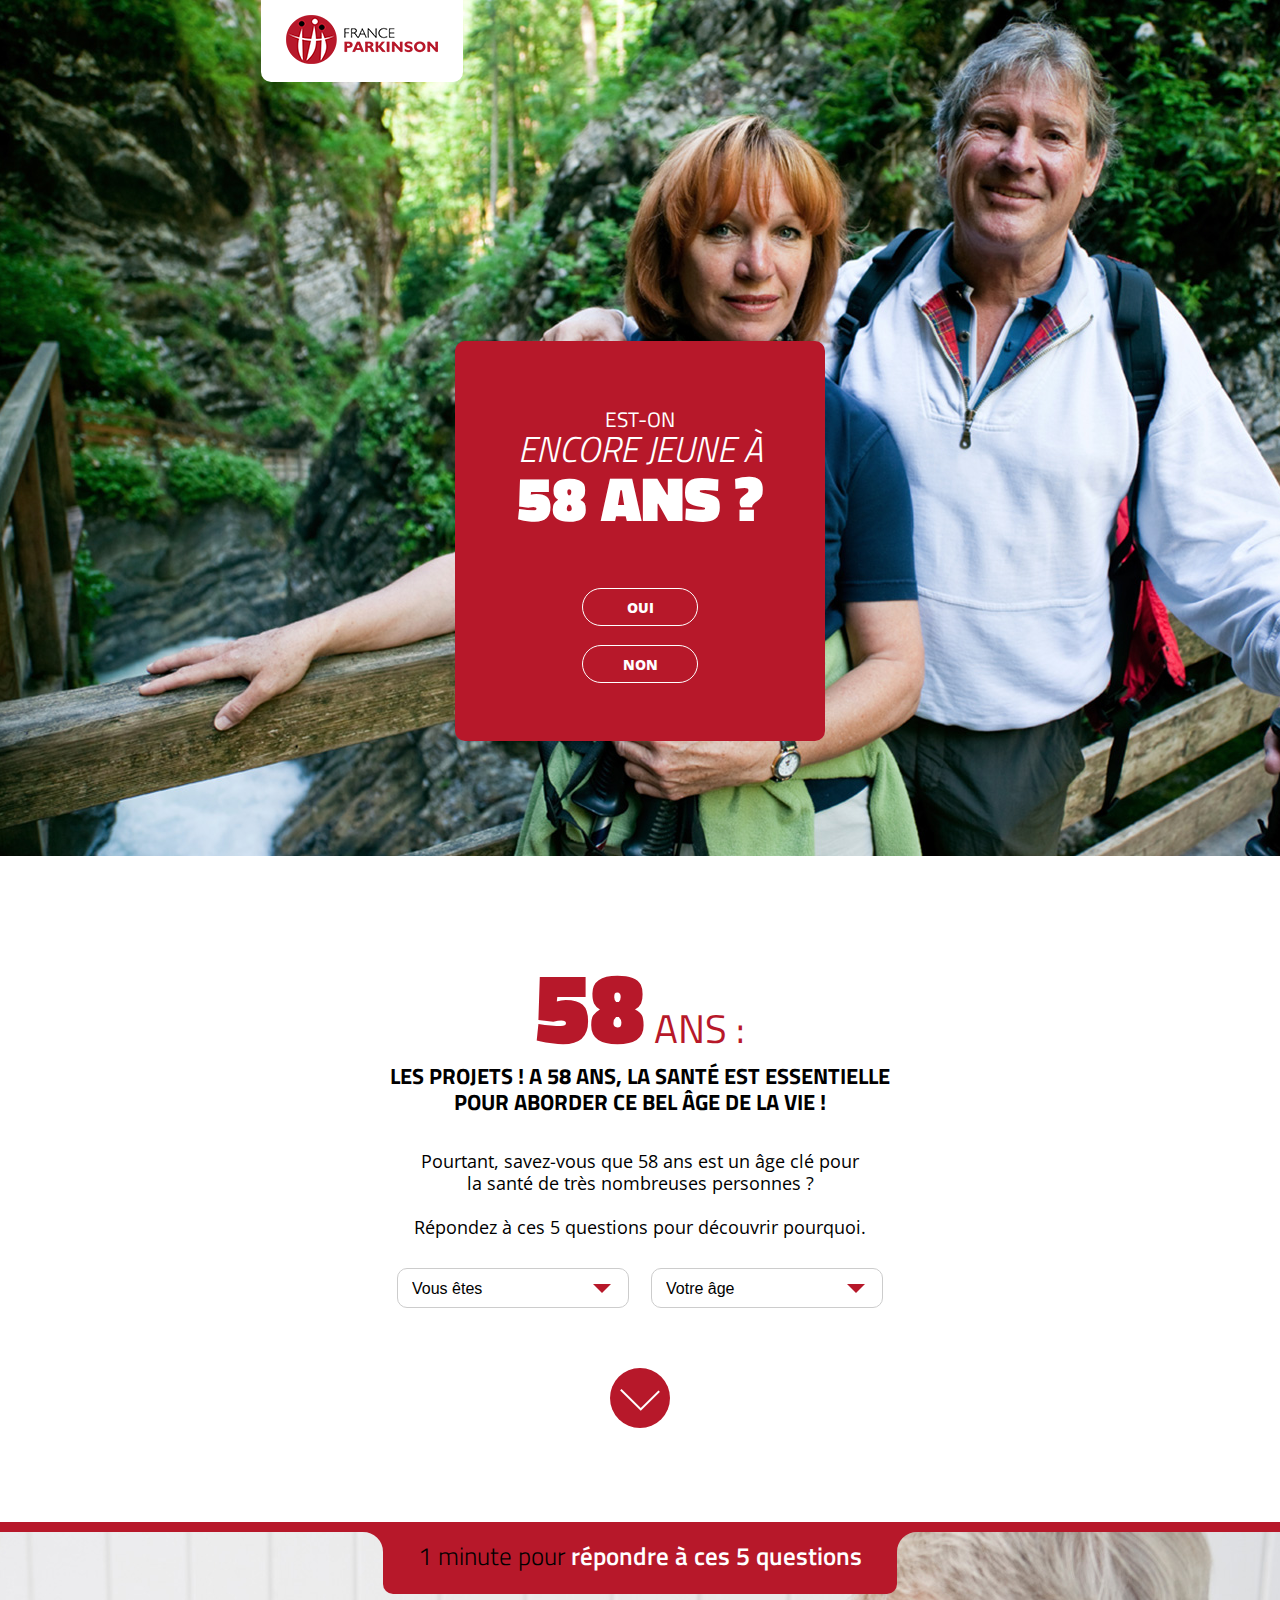
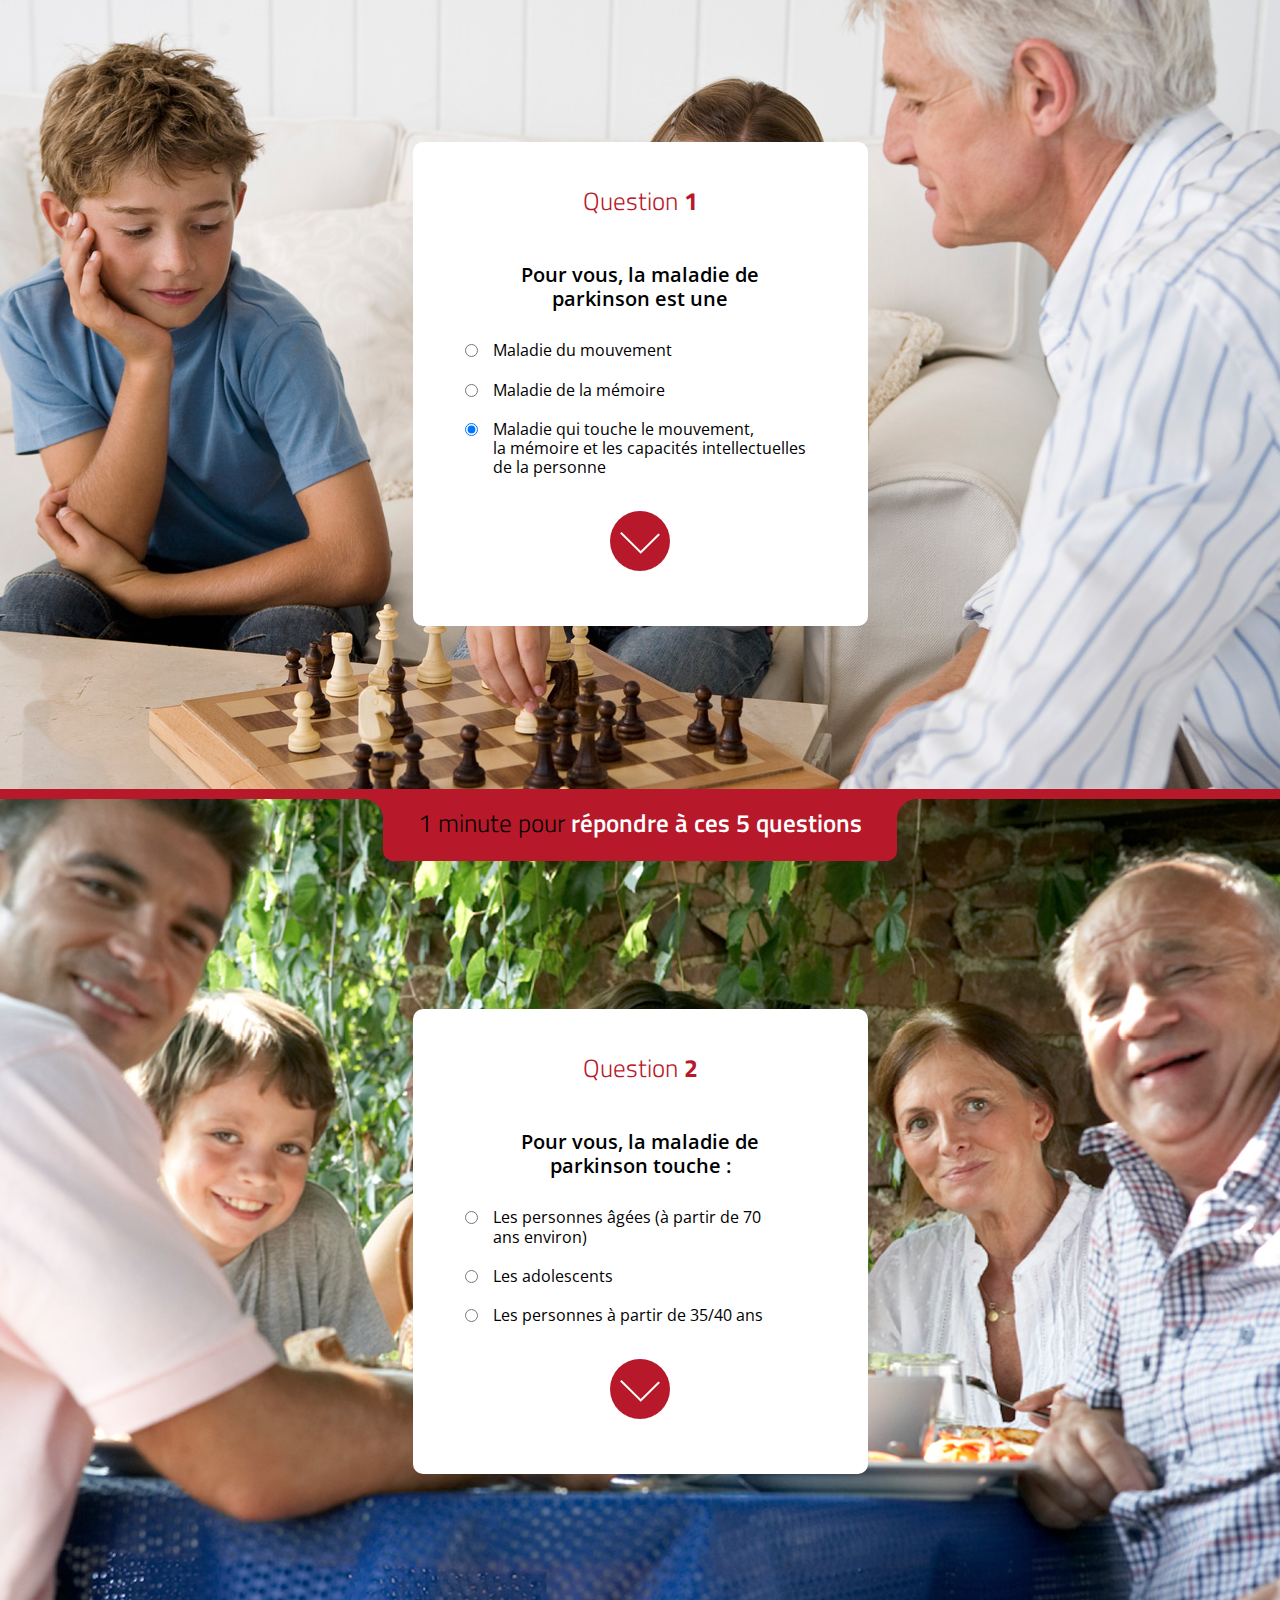
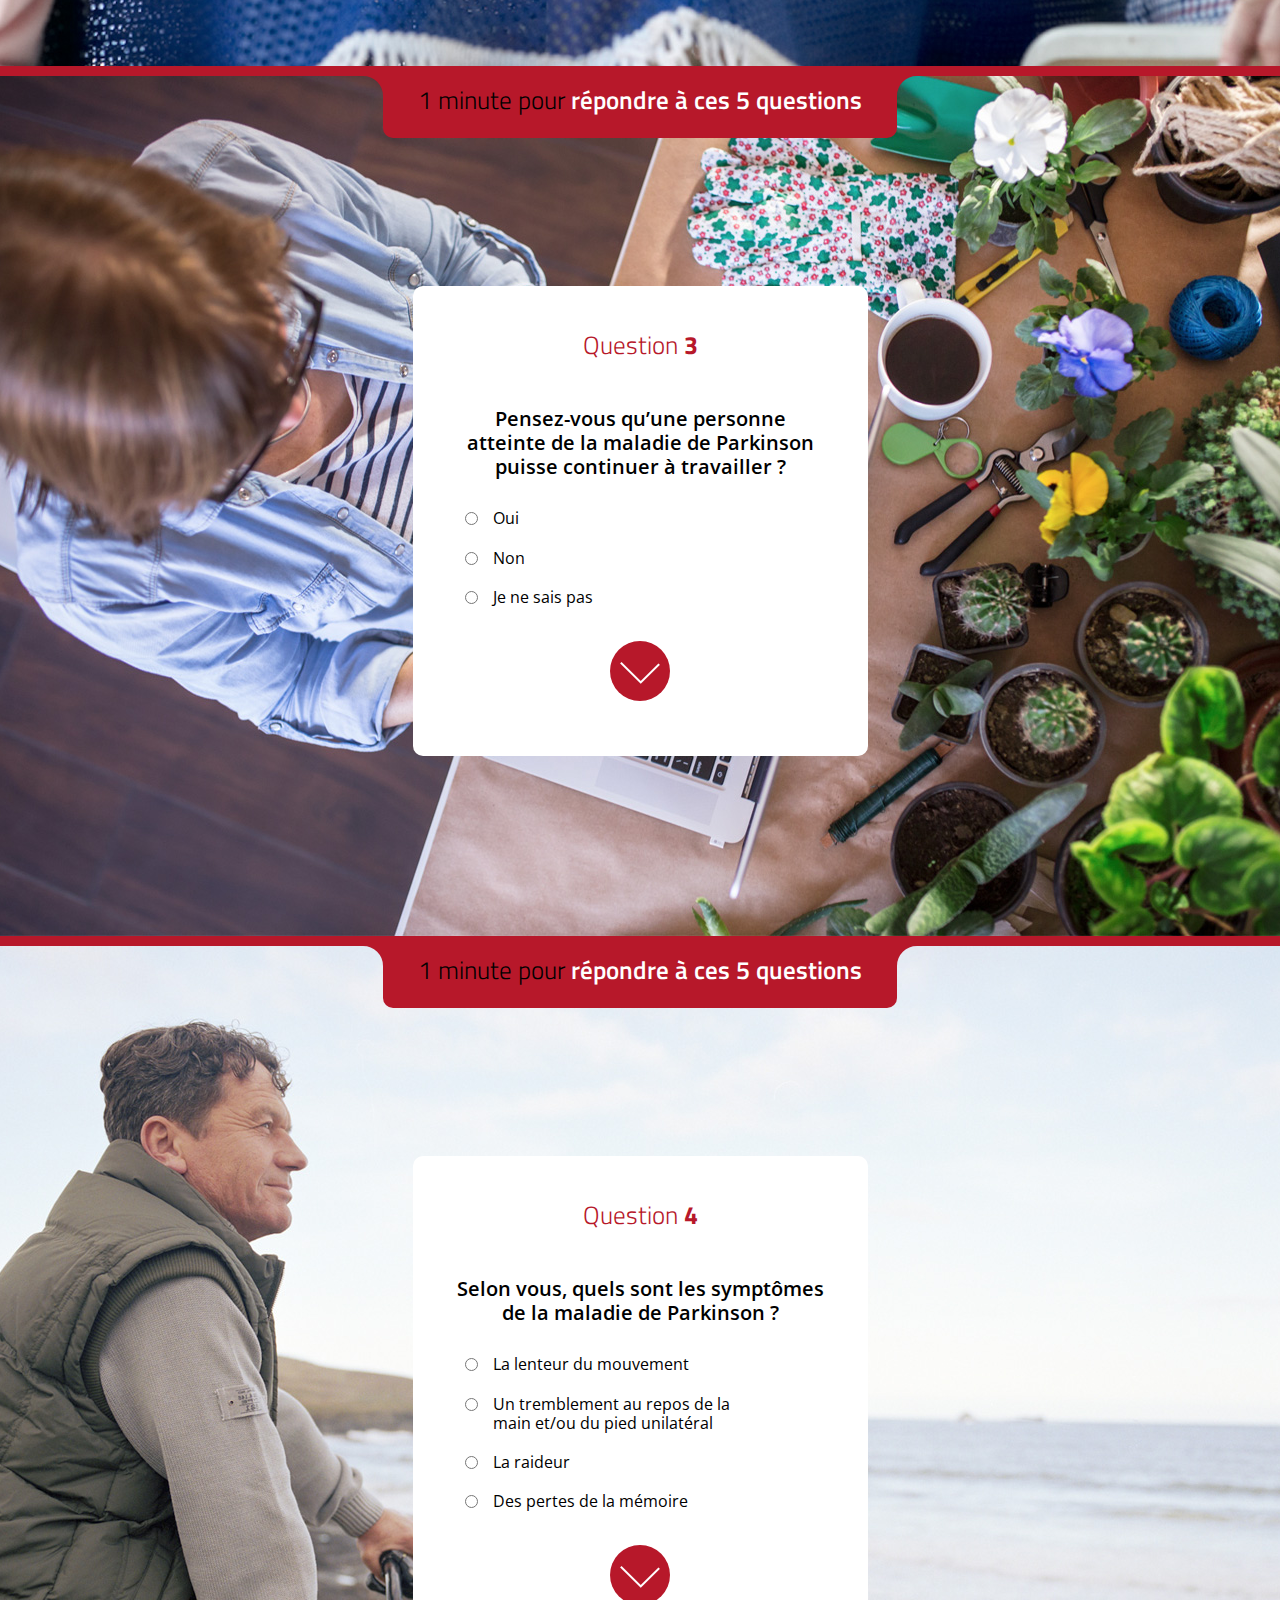
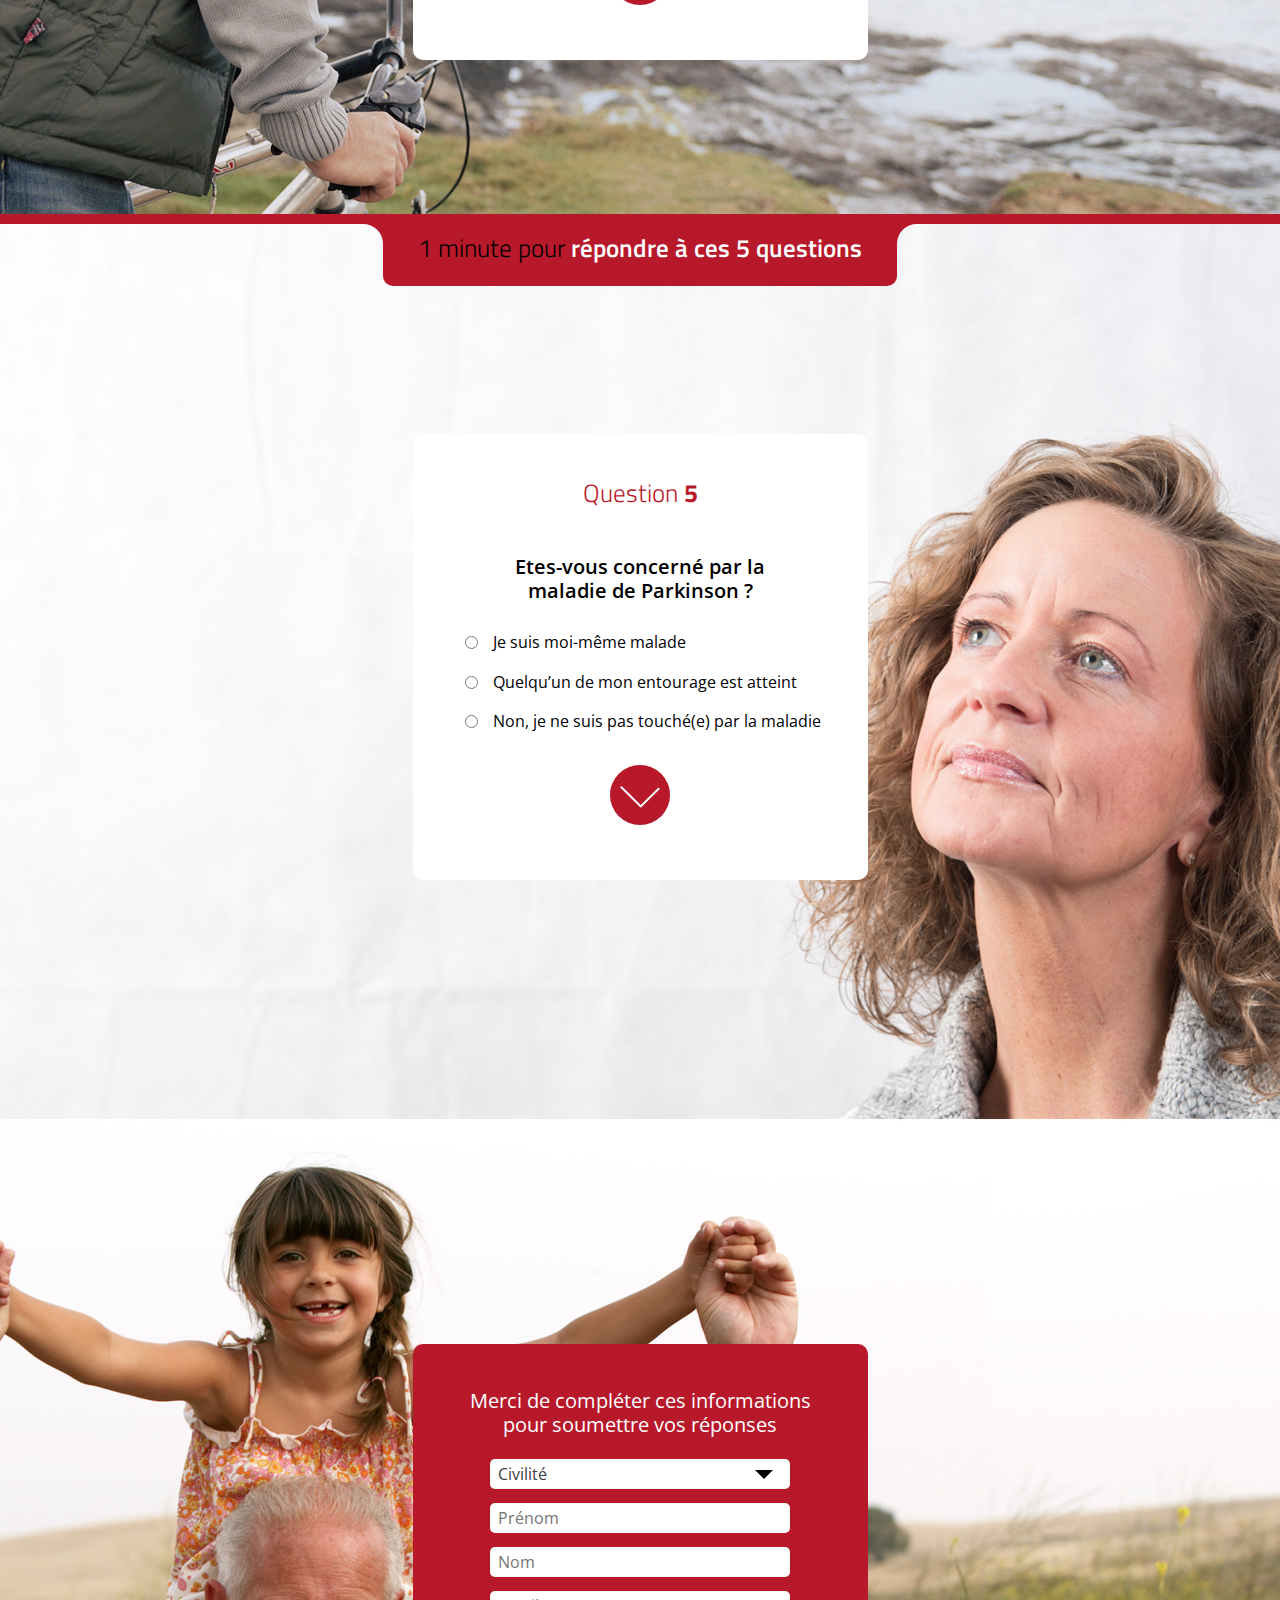
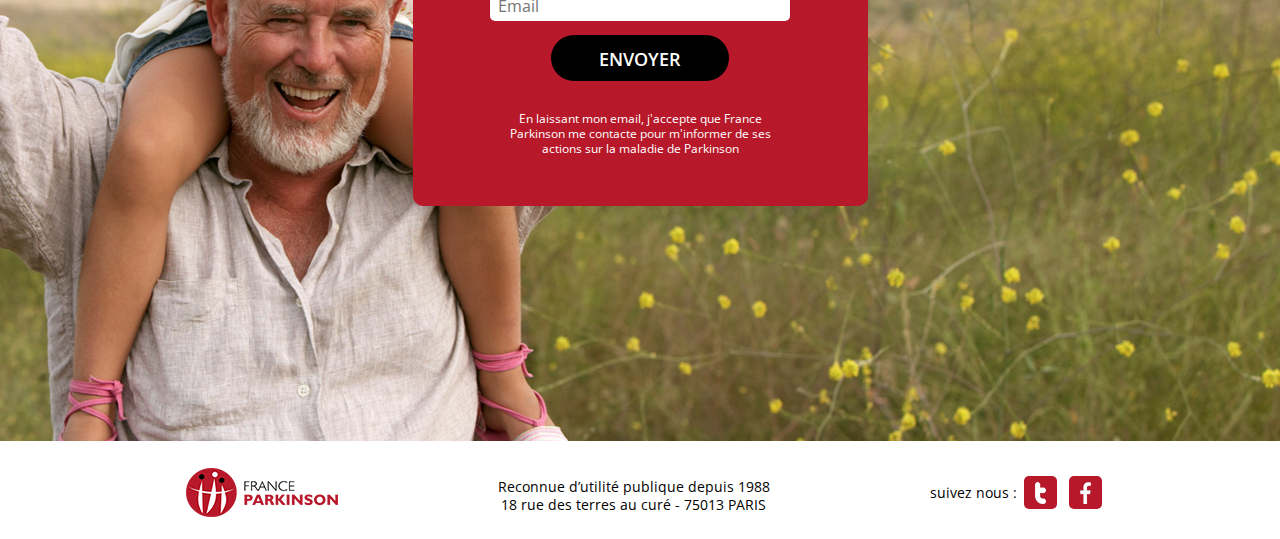
==== index.html @ 98bac633 "Final" ====
<!DOCTYPE html>
<html lang="fr">
<!--[if lt IE 7 ]><html class="ie lt-ie7" lang="fr"><![endif]-->
<!--[if lt IE 8 ]><html class="ie lt-ie8" lang="fr"><![endif]-->
<!--[if lt IE 9 ]><html class="ie lt-ie9" lang="fr"><![endif]-->
<head>
    <meta charset="utf-8">
    <title>France Parkinson</title>
    <meta name="description" content="">
    <meta name="keywords" content="" />
	<meta name="viewport" content="width=device-width, initial-scale=1">
    <link href="css/style.css" type="text/css" rel="stylesheet" media="screen">
    <link href='https://fonts.googleapis.com/css?family=Open+Sans:400,700,600,300,800' rel='stylesheet' type='text/css'>
    <link href='https://fonts.googleapis.com/css?family=Titillium+Web:400,300,300italic,400italic,600,600italic,700italic,700,900,200,200italic' rel='stylesheet' type='text/css'>
    <!--[if lt IE 9]>
    	<script type="text/javascript" src="js/css3-mediaqueries.js"></script>
    <![endif]-->
</head>

<body>

<form id="mainForm" novalidate>

<section id="main">
	<header id="header" class="page-center main-container">
		<p class="container-logo"><i class="logo-france-parkinson">France Parkinson</i></p>
	</header>
	<div class="box-main page-center">
		<h1 class="title">
			<span>Est-on</span>
			<span>encore jeune à</span>
			<span>58 ANS ?</span>
		</h1>
		<input name="jeune" id="jeune-01" type="radio" value="oui" required style="visibility: hidden;"/>
		<label for="jeune-01" class="bt">oui</label>
		<input name="jeune" id="jeune-02" type="radio" value="non" required style="visibility: hidden;"/>
		<label for="jeune-02" class="bt">non</label>
		<p style="margin-top: 10px;" class="error-msg">Vous devez choisir une valeur</p>
	</div>
</section>

<section id="intro">
	<h2 class="title"><span>58</span> ans :</h2>
	<p class="subtitle">
		les projets ! A 58 ans, la santé est essentielle
		<span>pour aborder ce bel âge de la vie !</span>
	</p>
	<p class="txt">
		<span>Pourtant, savez-vous que 58 ans est un âge clé pour</span>
		la santé de très nombreuses personnes ?<br /><br />
		Répondez à ces 5 questions pour découvrir pourquoi.
	</p>
	<p class="container-select">
		<span class="default-select">
			<select name="type" required>
				<option value="" disabled selected>Vous êtes</option>
				<option value="man">un homme</option>
				<option value="woman">une femme</option>
			</select>
		</span>
		<span class="default-select">
			<select name="age" required>
				<option value="" disabled selected>Votre âge</option>
				<option value="58">58 ans</option>
				<option value="59">59 ans</option>
			</select>
		</span>
	</p>
	<a class="bt-next" href=""><i class="arrow-white-01"></i></a>
</section>
	
<section id="question-01" class="question">
	<header class="box-one-minute">
		<p class="txt">
			<span class="black">1 minute pour</span> répondre à ces 5 questions
			<span class="corner-left"></span>
			<span class="corner-right"></span>
		</p>
	</header>
	<div class="box-question">
		<p class="number">Question <strong>1</strong></p>
		<h2 class="title">Pour vous, la maladie de parkinson est une</h2>
		<div class="form-line">
			<input type="radio" value="" name="question-01" id="question-01-01" required checked /> 
			<label for="question-01-01">Maladie du mouvement</label>
		</div>
		<div class="form-line">
			<input type="radio" value="" name="question-01" id="question-01-02" checked="checked"/> 
			<label for="question-01-02">Maladie de la mémoire</label>
		</div>
		<div class="form-line">
			<input type="radio" value="" name="question-01" id="question-01-03" checked=""/> 
			<label for="question-01-03">Maladie qui touche le mouvement,<br />la mémoire et les capacités intellectuelles de la personne</label>
		</div>
		<a class="bt-next" href=""><i class="arrow-white-01"></i></a>
	</div>
</section>

<section id="question-02" class="question">
	<header class="box-one-minute">
		<p class="txt">
			<span class="black">1 minute pour</span> répondre à ces 5 questions
			<span class="corner-left"></span>
			<span class="corner-right"></span>
		</p>
	</header>
	<div class="box-question">
		<p class="number">Question <strong>2</strong></p>
		<h2 class="title">Pour vous, la maladie de parkinson touche :</h2>
		<div class="form-line">
			<input type="radio" value="" name="question-02" id="question-02-01" required/> 
			<label for="question-02-01">Les personnes âgées (à partir de 70 ans environ)</label>
		</div>
		<div class="form-line">
			<input type="radio" value="" name="question-02" id="question-02-02" /> 
			<label for="question-02-02">Les adolescents</label>
		</div>
		<div class="form-line">
			<input type="radio" value="" name="question-02" id="question-02-03" /> 
			<label for="question-02-03">Les personnes à partir de 35/40 ans</label>
		</div>
		<a class="bt-next" href=""><i class="arrow-white-01"></i></a>
	</div>
</section>

<section id="question-03" class="question">
	<header class="box-one-minute">
		<p class="txt">
			<span class="black">1 minute pour</span> répondre à ces 5 questions
			<span class="corner-left"></span>
			<span class="corner-right"></span>
		</p>
	</header>
	<div class="box-question">
		<p class="number">Question <strong>3</strong></p>
		<h2 class="title">Pensez-vous qu’une personne atteinte de la maladie de Parkinson puisse continuer à travailler ?</h2>
		<div class="form-line">
			<input type="radio" value="" name="question-03" id="question-03-01" required /> 
			<label for="question-03-01">Oui</label>
		</div>
		<div class="form-line">
			<input type="radio" value="" name="question-03" id="question-03-02" /> 
			<label for="question-03-02">Non</label>
		</div>
		<div class="form-line">
			<input type="radio" value="" name="question-03" id="question-03-03" /> 
			<label for="question-03-03">Je ne sais pas</label>
		</div>
		<a class="bt-next" href=""><i class="arrow-white-01"></i></a>
	</div>
</section>

<section id="question-04" class="question">
	<header class="box-one-minute">
		<p class="txt">
			<span class="black">1 minute pour</span> répondre à ces 5 questions
			<span class="corner-left"></span>
			<span class="corner-right"></span>
		</p>
	</header>
	<div class="box-question">
		<p class="number">Question <strong>4</strong></p>
		<h2 class="title">Selon vous, quels sont les symptômes de la maladie de Parkinson ?</h2>
		<div class="form-line">
			<input type="radio" value="" name="question-04" id="question-04-01" required /> 
			<label for="question-04-01">La lenteur du mouvement</label>
		</div>
		<div class="form-line">
			<input type="radio" value="" name="question-04" id="question-04-02" /> 
			<label for="question-04-02">Un tremblement au repos de la main et/ou du pied unilatéral</label>
		</div>
		<div class="form-line">
			<input type="radio" value="" name="question-04" id="question-04-03" /> 
			<label for="question-04-03">La raideur</label>
		</div>
		<div class="form-line">
			<input type="radio" value="" name="question-04" id="question-04-04" /> 
			<label for="question-04-04">Des pertes de la mémoire</label>
		</div>
		<a class="bt-next" href=""><i class="arrow-white-01"></i></a>
	</div>
</section>

<section id="question-05" class="question">
	<header class="box-one-minute">
		<p class="txt">
			<span class="black">1 minute pour</span> répondre à ces 5 questions
			<span class="corner-left"></span>
			<span class="corner-right"></span>
		</p>
	</header>
	<div class="box-question">
		<p class="number">Question <strong>5</strong></p>
		<h2 class="title">Etes-vous concerné par la maladie de Parkinson ?</h2>
		<div class="form-line">
			<input type="radio" value="" name="question-05" id="question-05-01" required /> 
			<label for="question-05-01">Je suis moi-même malade</label>
		</div>
		<div class="form-line">
			<input type="radio" value="" name="question-05" id="question-05-02" /> 
			<label for="question-05-02">Quelqu’un de mon entourage est atteint</label>
		</div>
		<div class="form-line">
			<input type="radio" value="" name="question-05" id="question-05-03" /> 
			<label for="question-05-03">Non, je ne suis pas touché(e) par la maladie</label>
		</div>
		<a class="bt-next" href=""><i class="arrow-white-01"></i></a>
	</div>
</section>

<section id="form">
	<div class="box-form page-center">
		<p class="txt">
			Merci de compléter ces informations<br />
			pour soumettre vos réponses
		</p>
		<div class="form-line">
			<span class="form-select">
				<select name="civility" required>
					<option value="" disabled selected>Civilité</option>
					<option value="Mlle">Mlle</option>
					<option value="Mme">Mme</option>
					<option value="Mr">Mr</option>
				</select>
			</span>
		</div>
		<div class="form-line">
			<input type="text" name="firstname" value="" placeholder="Prénom" class="input-txt" required />
			<p class="error-msg">prénom invalide</p>
		</div>
		<div class="form-line">
			<input type="text" name="lastname" value="" placeholder="Nom" class="input-txt" required />
			<p class="error-msg">nom invalide</p>
		</div>
		<div class="form-line">

			<input type="email" name="email" value="" placeholder="Email" class="input-txt" required />
			<p class="error-msg">email invalide</p>
		</div>
		<input type="submit" value="envoyer" class="bt-submit" required />
		<p class="mentions">
			En laissant mon email, j'accepte que France Parkinson me contacte pour m'informer de ses actions sur la maladie de Parkinson
		</p>
	</div>
</section>

</form>

<footer id="footer">
	<div class="page-center main-container">
		<p class="container-logo"><i class="logo-france-parkinson">France Parkinson</i></p>
		<p class="box-follow">
			<span class="txt">suivez nous :</span>
			<a href="" class="bt-share"><i class="picto-twitter"></i></a>
			<a href="" class="bt-share"><i class="picto-facebook"></i></a>
		</p>
		<p class="txt center">
			Reconnue d’utilité publique depuis 1988<br />
			18 rue des terres au curé - 75013 PARIS
		</p>
	</div>
</footer>

<script src="https://ajax.googleapis.com/ajax/libs/jquery/2.2.2/jquery.min.js"></script>
<script src="/js/app.js"></script>
</body>
</html>
---- css/style.css ----
@charset "UTF-8";
/*---------------------------------------------------------------------------------------------------*/
/*-_-_-_-_-_-_- typography -_-_-_-_-_-_- */
/*---------------------------------------------------------------------------------------------------*/
/*---------------------------------------------------------------------------------------------------*/
/*-_-_-_-_-_-_- colors -_-_-_-_-_-_- */
/*---------------------------------------------------------------------------------------------------*/
/*---------------------------------------------------------------------------------------------------*/
/*-_-_-_-_-_-_- spaces and width-_-_-_-_-_-_- */
/*---------------------------------------------------------------------------------------------------*/
/*---------------------------------------------------------------------------------------------------*/
/*-_-_-_-_-_-_- media queries -_-_-_-_-_-_- */
/*---------------------------------------------------------------------------------------------------*/
/*---------------------------------------------------------------------------------------------------*/
/*-_-_-_-_-_-_- usefuls class -_-_-_-_-_-_- */
/*---------------------------------------------------------------------------------------------------*/
/*-------------------------------------------------------- */
/*-------------------------------------------------------- */
/*-------------------------------------------------------- */
/*-------------------------------------------------------- */
/*-------------------------------------------------------- */
/* exemple :
@include font02 (30, $MontserratRegFontFamily);
*/
/*---------------------------------------------------------------------------------------------------*/
/*-_-_-_-_-_-_- pictos (mixin ├á cause du probl├¿me avec extend ├á l'int├®rieur des media queries) -_-_-_-_-_-_- */
/*---------------------------------------------------------------------------------------------------*/
/*---------------------------------------------------------------------------------------------------*/
/*-_-_-_-_-_-_- boutons -_-_-_-_-_-_- */
/*---------------------------------------------------------------------------------------------------*/
/* exemple
@include btn-rounded(14px 10px, 5px, 14, $grayDark02);
*/
/*---------------------------------------------------------------------------------------------------*/
/*-_-_-_-_-_-_- triangle -_-_-_-_-_-_- */
/*---------------------------------------------------------------------------------------------------*/
/*---------------------------------------------------------------------------------------------------*/
/*-_-_-_-_-_-_- media queries -_-_-_-_-_-_- */
/*---------------------------------------------------------------------------------------------------*/
/* line 5, ../sass/base/_reset.scss */
html, body, div, span, applet, object, iframe,
h1, h2, h3, h4, h5, h6, p, blockquote, pre,
a, abbr, acronym, address, big, cite, code,
del, dfn, em, img, ins, kbd, q, s, samp,
small, strike, strong, sub, sup, tt, var,
b, u, i, center,
dl, dt, dd, ol, ul, li,
fieldset, form, label, legend,
table, caption, tbody, tfoot, thead, tr, th, td,
article, aside, canvas, details, embed,
figure, figcaption, footer, header, hgroup,
menu, nav, output, ruby, section, summary,
time, mark, audio, video {
  margin: 0;
  padding: 0;
  border: 0;
  font-size: 100%;
  font: inherit;
  vertical-align: baseline;
  -moz-box-sizing: border-box;
  -webkit-box-sizing: border-box;
  box-sizing: border-box;
}

/* line 26, ../sass/base/_reset.scss */
strong, b {
  font-weight: bold;
}

/* line 29, ../sass/base/_reset.scss */
a {
  text-decoration: none;
}

/* line 32, ../sass/base/_reset.scss */
ul, ol {
  list-style-type: none;
}

/* line 35, ../sass/base/_reset.scss */
table {
  border: 0;
  border-spacing: 0;
  empty-cells: show;
  border-collapse: 0;
}

/* line 41, ../sass/base/_reset.scss */
th, td {
  text-align: left;
  font-weight: normal;
}

/* line 45, ../sass/base/_reset.scss */
html {
  font-size: 100%;
  -webkit-text-size-adjust: 100%;
  -ms-text-size-adjust: 100%;
}

/* line 50, ../sass/base/_reset.scss */
body {
  font-size: 16px;
  line-height: 1;
  font-family: Arial, Verdana, Helvetica, sans-serif;
}

/* line 55, ../sass/base/_reset.scss */
html,
button,
input,
select,
textarea {
  font-family: sans-serif;
}

/* line 62, ../sass/base/_reset.scss */
article,
aside,
details,
figcaption,
figure,
footer,
header,
hgroup,
main,
nav,
section,
summary {
  display: block;
}

/* line 76, ../sass/base/_reset.scss */
h1, h2, h3, h4, h5 {
  font-weight: normal;
}

/* line 79, ../sass/base/_reset.scss */
img {
  max-width: 100%;
  height: auto;
}

/* line 83, ../sass/base/_reset.scss */
button,
input,
select,
textarea {
  font-size: 100%;
  border: 0;
  vertical-align: baseline;
  *vertical-align: middle;
}

/* line 92, ../sass/base/_reset.scss */
button,
input {
  line-height: normal;
}

/* line 96, ../sass/base/_reset.scss */
button,
select {
  text-transform: none;
}

/* line 100, ../sass/base/_reset.scss */
input[type="text"],
input[type="password"],
input[type="number"] {
  -webkit-appearance: textfield;
  -moz-appearance: textfield;
  border-radius: 0;
}

/* input[type="number"] {
     -webkit-appearance: textfield;
     -moz-appearance:textfield;
} */
/* line 111, ../sass/base/_reset.scss */
input::-webkit-outer-spin-button,
input::-webkit-inner-spin-button {
  -webkit-appearance: none;
  margin: 0;
  /* <-- Apparently some margin are still there even though it's hidden */
}

/* line 116, ../sass/base/_reset.scss */
button,
html input[type="button"],
input[type="reset"],
input[type="submit"] {
  -webkit-appearance: button;
  cursor: pointer;
  *overflow: visible;
}

/* line 124, ../sass/base/_reset.scss */
button[disabled],
html input[disabled] {
  cursor: default;
}

/* line 128, ../sass/base/_reset.scss */
input[type="checkbox"],
input[type="radio"] {
  -moz-box-sizing: border-box;
  -webkit-box-sizing: border-box;
  box-sizing: border-box;
  padding: 0;
  margin: 0;
  *height: 13px;
  *width: 13px;
}

/* line 138, ../sass/base/_reset.scss */
input[type="search"] {
  -webkit-appearance: textfield;
  -moz-appearance: textfield;
  -moz-box-sizing: content-box;
  -webkit-box-sizing: content-box;
  box-sizing: content-box;
}

/* line 145, ../sass/base/_reset.scss */
textarea {
  overflow: auto;
  vertical-align: top;
  resize: vertical;
}

/* line 150, ../sass/base/_reset.scss */
fieldset {
  border: 0;
  margin: 0;
  padding: 0;
}

/*---------------------------------------------------------------------------------------------------*/
/*-_-_-_-_-_-_- styles desktop  -_-_-_-_-_-_- */
/*---------------------------------------------------------------------------------------------------*/
@media screen and (desktop: 0) {
  /* line 163, ../sass/base/_reset.scss */
  a:hover {
    text-decoration: underline;
  }
}
/*---------------------------------------------------------------------------------------------------*/
/*-_-_-_-_-_-_- styles mobile -_-_-_-_-_-_- */
/*---------------------------------------------------------------------------------------------------*/
/*-_-_-_-_-_-_- classes utiles -_-_-_-_-_-_- */
/* line 6, ../sass/common/_general.scss */
.float-left {
  float: left;
}

/* line 7, ../sass/common/_general.scss */
.float-right {
  float: right;
}

/* line 8, ../sass/common/_general.scss */
.hidden {
  overflow: hidden;
  height: 0;
}

/* line 9, ../sass/common/_general.scss */
.text-center {
  text-align: center;
}

/* line 10, ../sass/common/_general.scss */
.text-underline {
  text-decoration: underline;
}
/* line 12, ../sass/common/_general.scss */
.text-underline:hover {
  text-decoration: none;
}

/* line 15, ../sass/common/_general.scss */
.bt-next:hover .arrow-white-01, #footer .box-follow .bt-share:hover i, #main .bt:hover, #form .bt-submit {
  -moz-transition: all 0.3s ease 0s;
  -o-transition: all 0.3s ease 0s;
  -webkit-transition: all 0.3s ease;
  -webkit-transition-delay: 0s;
  transition: all 0.3s ease 0s;
}

/* line 16, ../sass/common/_general.scss */
.logo-france-parkinson {
  text-indent: -9999px;
  overflow: hidden;
}

/* line 19, ../sass/common/_general.scss */
.page-center {
  margin: 0 auto;
  text-align: left;
  position: relative;
}
/* line 17, ../sass/helpers/_mixins.scss */
.page-center:before, .page-center:after {
  content: "";
  display: table;
}
/* line 22, ../sass/helpers/_mixins.scss */
.page-center:after {
  clear: both;
}
/* line 27, ../sass/helpers/_mixins.scss */
.page-center {
  zoom: 1;
}

/* line 21, ../sass/common/_general.scss */
.bt-next {
  width: 60px;
  height: 60px;
  line-height: 60px;
  display: block;
  margin: 0 auto;
  -moz-border-radius: 60px;
  -webkit-border-radius: 60px;
  border-radius: 60px;
  text-align: center;
  background: #b7182a;
}
/* line 23, ../sass/common/_general.scss */
.bt-next:hover .arrow-white-01 {
  -moz-transform: rotate(360deg);
  -ms-transform: rotate(360deg);
  -webkit-transform: rotate(360deg);
  transform: rotate(360deg);
}

.box-main:not(.error) .error-msg {
  display: none;
}

/* line 30, ../sass/common/_general.scss */
.form-line:not(.error) .error-msg {
  display: none;
}
/* line 31, ../sass/common/_general.scss */
.form-line.error .error-msg {
  display: block;
  font-size: 12px;
  line-height: 14.4px;
  font-size: 0.75rem;
  line-height: 0.9rem;
  padding-top: 4px;
}
.error select ,
.error input {
  box-shadow: 0px 0px 2px 2px rgba(255, 0, 0, 0.5);
}

/* line 35, ../sass/common/_general.scss */
.default-select,
.form-select {
  display: inline-block;
  vertical-align: middle;
  *vertical-align: auto;
  *zoom: 1;
  *display: inline;
  position: relative;
  background: #fff;
}
/* line 38, ../sass/common/_general.scss */
.default-select::after,
.form-select::after {
  content: "";
  display: inline-block;
  top: 50%;
  right: 17px;
  bottom: auto;
  left: auto;
  z-index: 1;
  position: absolute;
  margin-top: -4px;
}
/* line 39, ../sass/common/_general.scss */
.default-select select,
.form-select select {
  -moz-appearance: none;
  -webkit-appearance: none;
  position: relative;
  z-index: 2;
  background: none;
  display: block;
  width: 100%;
}
/* line 41, ../sass/common/_general.scss */
.default-select select::-ms-expand,
.form-select select::-ms-expand {
  display: none;
}

/* line 44, ../sass/common/_general.scss */
.default-select {
  height: 40px;
  width: 232px;
  border: 1px solid #cccccc;
  -moz-border-radius: 10px;
  -webkit-border-radius: 10px;
  border-radius: 10px;
}
/* line 46, ../sass/common/_general.scss */
.default-select::after {
  width: 0;
  height: 0;
  border-left: 9px solid transparent;
  border-right: 9px solid transparent;
  border-bottom: 9px solid transparent;
  border-top: 9px solid #b7182a;
}
/* line 47, ../sass/common/_general.scss */
.default-select select {
  font-size: 16px;
  line-height: 40px;
  font-size: 1rem;
  line-height: 2.5rem;
  padding-left: 14px;
  height: 40px;
}

/* line 49, ../sass/common/_general.scss */
.form-select {
  height: 30px;
  width: 300px;
  -moz-border-radius: 5px;
  -webkit-border-radius: 5px;
  border-radius: 5px;
}
/* line 51, ../sass/common/_general.scss */
.form-select::after {
  width: 0;
  height: 0;
  border-left: 9px solid transparent;
  border-right: 9px solid transparent;
  border-bottom: 9px solid transparent;
  border-top: 9px solid #000;
}
/* line 52, ../sass/common/_general.scss */
.form-select select {
  border: 0;
  font-size: 16px;
  line-height: 30px;
  font-size: 1rem;
  line-height: 1.875rem;
  height: 30px;
  padding-left: 8px;
  color: #404040;
  font-family: "Open Sans", Arial, Verdana, Helvetica, sans-serif;
}

/* line 55, ../sass/common/_general.scss */
input[type="text"].input-txt,
input[type="email"].input-txt {
  font-size: 16px;
  line-height: 30px;
  font-size: 1rem;
  line-height: 1.875rem;
  height: 30px;
  width: 300px;
  border: 0;
  padding-left: 8px;
  color: #404040;
  font-family: "Open Sans", Arial, Verdana, Helvetica, sans-serif;
  -moz-border-radius: 5px;
  -webkit-border-radius: 5px;
  border-radius: 5px;
  padding-right: 8px;
  -moz-box-sizing: border-box;
  -webkit-box-sizing: border-box;
  box-sizing: border-box;
}

/*---------------------------------------------------------------------------------------------------*/
/*-_-_-_-_-_-_- styles desktop tous -_-_-_-_-_-_- */
/*---------------------------------------------------------------------------------------------------*/
@media screen and (min-width: 980px) {
  /* line 64, ../sass/common/_general.scss */
  .main-container {
    width: 945px;
  }
}
/* line 6, ../sass/common/_pictos.scss */
[class*="picto-"],
[class*="logo-"],
[class*="arrow-"] {
  display: inline-block;
  vertical-align: middle;
  *vertical-align: auto;
  *zoom: 1;
  *display: inline;
  background-repeat: no-repeat;
  background-position: 0 0;
}

/* arrows */
/* line 11, ../sass/common/_pictos.scss */
.arrow-white-01 {
  width: 40px;
  height: 22px;
  background-image: url(../images/arrow-white-01.png);
}

/* pictos */
/* line 14, ../sass/common/_pictos.scss */
.picto-facebook {
  width: 11px;
  height: 22px;
  background-image: url(../images/picto-facebook.png);
}

/* line 15, ../sass/common/_pictos.scss */
.picto-twitter {
  width: 11px;
  height: 22px;
  background-image: url(../images/picto-twitter.png);
}

/* logos */
/* line 18, ../sass/common/_pictos.scss */
.logo-france-parkinson {
  width: 152px;
  height: 49px;
  background-image: url(../images/logo-france-parkinson.png);
}

/* line 6, ../sass/layout/_header.scss */
#header .container-logo {
  margin-left: 93px;
  padding: 15px 25px 18px;
  background: #fff;
  display: inline-block;
  -moz-border-radius: 0 0 10px 10px;
  -webkit-border-radius: 0;
  border-radius: 0 0 10px 10px;
}

/* line 9, ../sass/layout/_header.scss */
.box-one-minute {
  top: 0;
  right: auto;
  bottom: auto;
  left: 0;
  z-index: auto;
  position: absolute;
  width: 100%;
  text-align: center;
  border-top: 10px solid #b7182a;
}
/* line 11, ../sass/layout/_header.scss */
.box-one-minute .txt {
  display: inline-block;
  padding: 15px 35px 28px 35px;
  background: #b7182a;
  color: #fff;
  font-size: 25px;
  font-size: 1.5625rem;
  font-family: "Titillium Web", Arial, Verdana, Helvetica, sans-serif;
  font-weight: 600;
  -moz-border-radius: 0 0 10px 10px;
  -webkit-border-radius: 0;
  border-radius: 0 0 10px 10px;
  position: relative;
}
/* line 13, ../sass/layout/_header.scss */
.box-one-minute .txt .black {
  color: #000;
  font-weight: 300;
}
/* line 14, ../sass/layout/_header.scss */
.box-one-minute .txt .corner-left,
.box-one-minute .txt .corner-right {
  z-index: 1;
  position: absolute;
  height: 50px;
  width: 50px;
  overflow: hidden;
  top: -10px;
}
/* line 17, ../sass/layout/_header.scss */
.box-one-minute .txt .corner-left:after,
.box-one-minute .txt .corner-right:after {
  content: '';
  z-index: 1;
  position: absolute;
  top: -20px;
  height: 40px;
  width: 40px;
  background: transparent;
  border: solid 30px #b7182a;
}
/* line 19, ../sass/layout/_header.scss */
.box-one-minute .txt .corner-left {
  left: -40px;
}
/* line 21, ../sass/layout/_header.scss */
.box-one-minute .txt .corner-left:after {
  right: -20px;
  -moz-border-radius: 0 50% 0 0;
  -webkit-border-radius: 0;
  border-radius: 0 50% 0 0;
}
/* line 23, ../sass/layout/_header.scss */
.box-one-minute .txt .corner-right {
  right: -40px;
}
/* line 25, ../sass/layout/_header.scss */
.box-one-minute .txt .corner-right:after {
  left: -20px;
  -moz-border-radius: 50% 0 0 0;
  -webkit-border-radius: 50%;
  border-radius: 50% 0 0 0;
}

/* line 6, ../sass/layout/_footer.scss */
#footer {
  background: #fff;
  padding: 27px 0 22px 0;
  text-align: center;
}
/* line 8, ../sass/layout/_footer.scss */
#footer .container-logo {
  float: left;
  margin-left: 18px;
  text-align: left;
}
/* line 9, ../sass/layout/_footer.scss */
#footer .txt {
  font-size: 14px;
  line-height: 18px;
  font-size: 0.875rem;
  line-height: 1.125rem;
}
/* line 11, ../sass/layout/_footer.scss */
#footer .txt.center {
  text-align: center;
  margin-top: 10px;
}
/* line 13, ../sass/layout/_footer.scss */
#footer .box-follow {
  float: right;
  margin-right: 3px;
  text-align: left;
  margin-top: 8px;
}
/* line 15, ../sass/layout/_footer.scss */
#footer .box-follow .txt {
  display: inline-block;
  vertical-align: middle;
  *vertical-align: auto;
  *zoom: 1;
  *display: inline;
  margin-right: 3px;
}
/* line 16, ../sass/layout/_footer.scss */
#footer .box-follow .bt-share {
  display: inline-block;
  vertical-align: middle;
  *vertical-align: auto;
  *zoom: 1;
  *display: inline;
  margin-right: 8px;
  width: 33px;
  height: 33px;
  line-height: 30px;
  -moz-border-radius: 5px;
  -webkit-border-radius: 5px;
  border-radius: 5px;
  text-align: center;
  background: #b7182a;
}
/* line 18, ../sass/layout/_footer.scss */
#footer .box-follow .bt-share:hover i {
  -moz-transform: rotate(360deg);
  -ms-transform: rotate(360deg);
  -webkit-transform: rotate(360deg);
  transform: rotate(360deg);
}

/* line 5, ../sass/modules/_main.scss */
#main {
  background: url(../images/bg-main.jpg) no-repeat center top;
  height: 856px;
  position: relative;
  overflow: hidden;
}
/* line 7, ../sass/modules/_main.scss */
#main .box-main {
  width: 370px;
  padding: 70px 0 58px 0;
  background: #b7182a;
  color: #fff;
  text-align: center;
  -moz-border-radius: 10px;
  -webkit-border-radius: 10px;
  border-radius: 10px;
  top: auto;
  right: auto;
  bottom: 115px;
  left: 50%;
  z-index: auto;
  position: absolute;
  margin-left: -185px;
}
/* line 9, ../sass/modules/_main.scss */
#main .box-main .title {
  font-family: "Titillium Web", Arial, Verdana, Helvetica, sans-serif;
  text-transform: uppercase;
  margin-bottom: 45px;
}
/* line 11, ../sass/modules/_main.scss */
#main .box-main .title span {
  display: block;
}
/* line 12, ../sass/modules/_main.scss */
#main .box-main .title span:first-child {
  font-size: 21px;
  line-height: 16px;
  font-size: 1.3125rem;
  line-height: 1rem;
}
/* line 13, ../sass/modules/_main.scss */
#main .box-main .title span:first-child + span {
  font-size: 36px;
  line-height: 43.2px;
  font-size: 2.25rem;
  line-height: 2.7rem;
  font-weight: 300;
  font-style: italic;
}
/* line 14, ../sass/modules/_main.scss */
#main .box-main .title span:first-child + span + span {
  font-size: 63px;
  line-height: 53px;
  font-size: 3.9375rem;
  line-height: 3.3125rem;
  font-weight: 900;
}
/* line 17, ../sass/modules/_main.scss */
#main .bt {
  width: 116px;
  height: 38px;
  display: block;
  margin: 0 auto;
  border: 1px solid #fff;
  -moz-border-radius: 38px;
  -webkit-border-radius: 38px;
  border-radius: 38px;
  text-align: center;
  color: #fff;
  font-size: 14px;
  line-height: 38px;
  font-size: 0.875rem;
  line-height: 2.375rem;
  font-weight: 800;
  text-transform: uppercase;
  background: #b7182a;
}
/* line 19, ../sass/modules/_main.scss */
#main input[name='jeune']:checked + label,
#main .bt:hover {
  color: #b7182a;
  background: #fff;
}
/* line 20, ../sass/modules/_main.scss */

/*---------------------------------------------------------------------------------------------------*/
/*-_-_-_-_-_-_- styles desktop tous et tablette - deskblet -_-_-_-_-_-_- */
/*---------------------------------------------------------------------------------------------------*/
/*---------------------------------------------------------------------------------------------------*/
/*-_-_-_-_-_-_- styles desktop tous -_-_-_-_-_-_- */
/*---------------------------------------------------------------------------------------------------*/
/*---------------------------------------------------------------------------------------------------*/
/*-_-_-_-_-_-_- styles desktop large-_-_-_-_-_-_- */
/*---------------------------------------------------------------------------------------------------*/
/*---------------------------------------------------------------------------------------------------*/
/*-_-_-_-_-_-_- styles desktop petit et tablette -_-_-_-_-_-_- */
/*---------------------------------------------------------------------------------------------------*/
/*---------------------------------------------------------------------------------------------------*/
/*-_-_-_-_-_-_- styles desktop petit -_-_-_-_-_-_- */
/*---------------------------------------------------------------------------------------------------*/
/*---------------------------------------------------------------------------------------------------*/
/*-_-_-_-_-_-_- styles tablette -_-_-_-_-_-_- */
/*---------------------------------------------------------------------------------------------------*/
/*---------------------------------------------------------------------------------------------------*/
/*-_-_-_-_-_-_- styles tablette et mobile - tabile -_-_-_-_-_-_- */
/*---------------------------------------------------------------------------------------------------*/
/*---------------------------------------------------------------------------------------------------*/
/*-_-_-_-_-_-_- styles mobile -_-_-_-_-_-_- */
/*---------------------------------------------------------------------------------------------------*/
/* line 5, ../sass/modules/_intro.scss */
#intro {
  text-align: center;
  padding-bottom: 94px;
  background: #fff;
  position: relative;
  overflow: hidden;
}
/* line 7, ../sass/modules/_intro.scss */
#intro .title {
  margin-bottom: 25px;
  margin-top: 120px;
  font-family: "Titillium Web", Arial, Verdana, Helvetica, sans-serif;
  text-transform: uppercase;
  font-size: 40px;
  font-size: 2.5rem;
  color: #b7182a;
}
/* line 9, ../sass/modules/_intro.scss */
#intro .title span {
  font-weight: 900;
  font-size: 100px;
  line-height: 60px;
  font-size: 6.25rem;
  line-height: 3.75rem;
}
/* line 11, ../sass/modules/_intro.scss */
#intro .subtitle {
  font-family: "Titillium Web", Arial, Verdana, Helvetica, sans-serif;
  font-weight: 700;
  text-transform: uppercase;
  font-size: 22px;
  line-height: 26px;
  font-size: 1.375rem;
  line-height: 1.625rem;
  margin-bottom: 35px;
}
/* line 13, ../sass/modules/_intro.scss */
#intro .subtitle span {
  display: block;
}
/* line 15, ../sass/modules/_intro.scss */
#intro .txt {
  font-size: 18px;
  line-height: 22px;
  font-size: 1.125rem;
  line-height: 1.375rem;
  margin-bottom: 30px;
}
/* line 17, ../sass/modules/_intro.scss */
#intro .txt span {
  display: block;
}
/* line 19, ../sass/modules/_intro.scss */
#intro .container-select {
  margin-bottom: 60px;
}
/* line 21, ../sass/modules/_intro.scss */
#intro .container-select .default-select {
  margin: 0 9px;
}

/*---------------------------------------------------------------------------------------------------*/
/*-_-_-_-_-_-_- styles desktop tous et tablette - deskblet -_-_-_-_-_-_- */
/*---------------------------------------------------------------------------------------------------*/
/*---------------------------------------------------------------------------------------------------*/
/*-_-_-_-_-_-_- styles desktop tous -_-_-_-_-_-_- */
/*---------------------------------------------------------------------------------------------------*/
/*---------------------------------------------------------------------------------------------------*/
/*-_-_-_-_-_-_- styles desktop large-_-_-_-_-_-_- */
/*---------------------------------------------------------------------------------------------------*/
/*---------------------------------------------------------------------------------------------------*/
/*-_-_-_-_-_-_- styles desktop petit et tablette -_-_-_-_-_-_- */
/*---------------------------------------------------------------------------------------------------*/
/*---------------------------------------------------------------------------------------------------*/
/*-_-_-_-_-_-_- styles desktop petit -_-_-_-_-_-_- */
/*---------------------------------------------------------------------------------------------------*/
/*---------------------------------------------------------------------------------------------------*/
/*-_-_-_-_-_-_- styles tablette -_-_-_-_-_-_- */
/*---------------------------------------------------------------------------------------------------*/
/*---------------------------------------------------------------------------------------------------*/
/*-_-_-_-_-_-_- styles tablette et mobile - tabile -_-_-_-_-_-_- */
/*---------------------------------------------------------------------------------------------------*/
/*---------------------------------------------------------------------------------------------------*/
/*-_-_-_-_-_-_- styles mobile -_-_-_-_-_-_- */
/*---------------------------------------------------------------------------------------------------*/
/* line 5, ../sass/modules/_question.scss */
.question {
  position: relative;
  overflow: hidden;
}
/* line 7, ../sass/modules/_question.scss */
.question .box-question {
  width: 455px;
  padding-bottom: 55px;
  padding-top: 50px;
  margin: 0 auto;
  background: #fff;
  color: #000;
  -moz-border-radius: 10px;
  -webkit-border-radius: 10px;
  border-radius: 10px;
  margin-top: 220px;
}
/* line 9, ../sass/modules/_question.scss */
.question .box-question .number {
  color: #b7182a;
  font-family: "Titillium Web", Arial, Verdana, Helvetica, sans-serif;
  font-weight: 300;
  font-size: 25px;
  font-size: 1.5625rem;
  margin-bottom: 52px;
  text-align: center;
}
/* line 11, ../sass/modules/_question.scss */
.question .box-question .number span {
  font-weight: 700;
}
/* line 13, ../sass/modules/_question.scss */
.question .box-question .title {
  font-weight: 600;
  font-size: 20px;
  line-height: 24px;
  font-size: 1.25rem;
  line-height: 1.5rem;
  margin-bottom: 30px;
  text-align: center;
}
/* line 15, ../sass/modules/_question.scss */
.question .box-question .title + .form-line {
  margin-top: 0;
}
/* line 18, ../sass/modules/_question.scss */
.question .form-line {
  margin-top: 20px;
  margin-left: 52px;
}
/* line 20, ../sass/modules/_question.scss */
.question .form-line input[type="radio"] {
  float: left;
  display: block;
  margin-top: 3px;
}
/* line 21, ../sass/modules/_question.scss */
.question .form-line label {
  margin-left: 28px;
  display: block;
}
/* line 23, ../sass/modules/_question.scss */
.question .bt-next {
  margin-top: 34px;
}
/* line 25, ../sass/modules/_question.scss */
.question#question-01 {
  background: url(../images/bg-question-01.jpg) no-repeat center top;
  height: 867px;
}
/* line 27, ../sass/modules/_question.scss */
.question#question-01 .box-question .title {
  padding: 0 90px;
}
/* line 28, ../sass/modules/_question.scss */
.question#question-01 .form-line {
  margin-right: 52px;
}
/* line 30, ../sass/modules/_question.scss */
.question#question-02 {
  background: url(../images/bg-question-02.jpg) no-repeat center top;
  height: 877px;
}
/* line 32, ../sass/modules/_question.scss */
.question#question-02 .box-question .title {
  padding: 0 90px;
}
/* line 33, ../sass/modules/_question.scss */
.question#question-02 .form-line {
  margin-right: 92px;
}
/* line 35, ../sass/modules/_question.scss */
.question#question-03 {
  background: url(../images/bg-question-03.jpg) no-repeat center top;
  height: 870px;
}
/* line 37, ../sass/modules/_question.scss */
.question#question-03 .box-question .title {
  padding: 0 50px;
}
/* line 39, ../sass/modules/_question.scss */
.question#question-04 {
  background: url(../images/bg-question-04.jpg) no-repeat center top;
  height: 878px;
}
/* line 41, ../sass/modules/_question.scss */
.question#question-04 .box-question .title {
  padding: 0 40px;
}
/* line 42, ../sass/modules/_question.scss */
.question#question-04 .form-line {
  margin-right: 130px;
}
/* line 44, ../sass/modules/_question.scss */
.question#question-05 {
  background: url(../images/bg-question-05.jpg) no-repeat center top;
  height: 905px;
}
/* line 46, ../sass/modules/_question.scss */
.question#question-05 .box-question .title {
  padding: 0 90px;
}

/*---------------------------------------------------------------------------------------------------*/
/*-_-_-_-_-_-_- styles desktop tous et tablette - deskblet -_-_-_-_-_-_- */
/*---------------------------------------------------------------------------------------------------*/
/*---------------------------------------------------------------------------------------------------*/
/*-_-_-_-_-_-_- styles desktop tous -_-_-_-_-_-_- */
/*---------------------------------------------------------------------------------------------------*/
/*---------------------------------------------------------------------------------------------------*/
/*-_-_-_-_-_-_- styles desktop large-_-_-_-_-_-_- */
/*---------------------------------------------------------------------------------------------------*/
/*---------------------------------------------------------------------------------------------------*/
/*-_-_-_-_-_-_- styles desktop petit et tablette -_-_-_-_-_-_- */
/*---------------------------------------------------------------------------------------------------*/
/*---------------------------------------------------------------------------------------------------*/
/*-_-_-_-_-_-_- styles desktop petit -_-_-_-_-_-_- */
/*---------------------------------------------------------------------------------------------------*/
/*---------------------------------------------------------------------------------------------------*/
/*-_-_-_-_-_-_- styles tablette -_-_-_-_-_-_- */
/*---------------------------------------------------------------------------------------------------*/
/*---------------------------------------------------------------------------------------------------*/
/*-_-_-_-_-_-_- styles tablette et mobile - tabile -_-_-_-_-_-_- */
/*---------------------------------------------------------------------------------------------------*/
/*---------------------------------------------------------------------------------------------------*/
/*-_-_-_-_-_-_- styles mobile -_-_-_-_-_-_- */
/*---------------------------------------------------------------------------------------------------*/
/* line 5, ../sass/modules/_form.scss */
#form {
  background: url(../images/bg-form.jpg) no-repeat center top;
  height: 922px;
  position: relative;
  overflow: hidden;
}
/* line 7, ../sass/modules/_form.scss */
#form .box-form {
  width: 455px;
  padding: 45px 0 50px 0;
  background: #b7182a;
  color: #fff;
  text-align: center;
  -moz-border-radius: 10px;
  -webkit-border-radius: 10px;
  border-radius: 10px;
  margin-top: 225px;
}
/* line 9, ../sass/modules/_form.scss */
#form .box-form .txt {
  font-size: 20px;
  line-height: 24px;
  font-size: 1.25rem;
  line-height: 1.5rem;
  margin-bottom: 22px;
}
/* line 10, ../sass/modules/_form.scss */
#form .box-form .form-line {
  margin-bottom: 14px;
}
/* line 12, ../sass/modules/_form.scss */
#form .bt-submit {
  width: 178px;
  height: 46px;
  display: block;
  margin: 0 auto;
  border: 0;
  -moz-border-radius: 46px;
  -webkit-border-radius: 46px;
  border-radius: 46px;
  text-align: center;
  color: #fff;
  font-size: 18px;
  line-height: 46px;
  font-size: 1.125rem;
  line-height: 2.875rem;
  font-weight: 600;
  text-transform: uppercase;
  background: #000;
  font-family: "Open Sans", Arial, Verdana, Helvetica, sans-serif;
  margin-bottom: 30px;
}
/* line 14, ../sass/modules/_form.scss */
#form .bt-submit:hover {
  color: #000;
  background: #fff;
}
/* line 16, ../sass/modules/_form.scss */
#form .mentions {
  color: #fff;
  font-size: 12px;
  line-height: 15px;
  font-size: 0.75rem;
  line-height: 0.9375rem;
  padding: 0 90px;
}

/*---------------------------------------------------------------------------------------------------*/
/*-_-_-_-_-_-_- styles desktop tous et tablette - deskblet -_-_-_-_-_-_- */
/*---------------------------------------------------------------------------------------------------*/
/*---------------------------------------------------------------------------------------------------*/
/*-_-_-_-_-_-_- styles desktop tous -_-_-_-_-_-_- */
/*---------------------------------------------------------------------------------------------------*/
/*---------------------------------------------------------------------------------------------------*/
/*-_-_-_-_-_-_- styles desktop large-_-_-_-_-_-_- */
/*---------------------------------------------------------------------------------------------------*/
/*---------------------------------------------------------------------------------------------------*/
/*-_-_-_-_-_-_- styles desktop petit et tablette -_-_-_-_-_-_- */
/*---------------------------------------------------------------------------------------------------*/
/*---------------------------------------------------------------------------------------------------*/
/*-_-_-_-_-_-_- styles desktop petit -_-_-_-_-_-_- */
/*---------------------------------------------------------------------------------------------------*/
/*---------------------------------------------------------------------------------------------------*/
/*-_-_-_-_-_-_- styles tablette -_-_-_-_-_-_- */
/*---------------------------------------------------------------------------------------------------*/
/*---------------------------------------------------------------------------------------------------*/
/*-_-_-_-_-_-_- styles tablette et mobile - tabile -_-_-_-_-_-_- */
/*---------------------------------------------------------------------------------------------------*/
/*---------------------------------------------------------------------------------------------------*/
/*-_-_-_-_-_-_- styles mobile -_-_-_-_-_-_- */
/*---------------------------------------------------------------------------------------------------*/
/* line 7, ../sass/style.scss */
body {
  font-family: "Open Sans", Arial, Verdana, Helvetica, sans-serif;
  font-size: 16px;
  line-height: 19.2px;
  font-size: 1rem;
  line-height: 1.2rem;
  color: #000;
}

/*---------------------------------------------------------------------------------------------------*/
/*-_-_-_-_-_-_- styles desktop tous et tablette - deskblet -_-_-_-_-_-_- */
/*---------------------------------------------------------------------------------------------------*/
/*---------------------------------------------------------------------------------------------------*/
/*-_-_-_-_-_-_- styles desktop tous -_-_-_-_-_-_- */
/*---------------------------------------------------------------------------------------------------*/
/*---------------------------------------------------------------------------------------------------*/
/*-_-_-_-_-_-_- styles desktop large-_-_-_-_-_-_- */
/*---------------------------------------------------------------------------------------------------*/
/*---------------------------------------------------------------------------------------------------*/
/*-_-_-_-_-_-_- styles desktop petit et tablette -_-_-_-_-_-_- */
/*---------------------------------------------------------------------------------------------------*/
/*---------------------------------------------------------------------------------------------------*/
/*-_-_-_-_-_-_- styles desktop petit -_-_-_-_-_-_- */
/*---------------------------------------------------------------------------------------------------*/
/*---------------------------------------------------------------------------------------------------*/
/*-_-_-_-_-_-_- styles tablette -_-_-_-_-_-_- */
/*---------------------------------------------------------------------------------------------------*/
/*---------------------------------------------------------------------------------------------------*/
/*-_-_-_-_-_-_- styles tablette et mobile - tabile -_-_-_-_-_-_- */
/*---------------------------------------------------------------------------------------------------*/
/*---------------------------------------------------------------------------------------------------*/
/*-_-_-_-_-_-_- styles mobile -_-_-_-_-_-_- */
/*---------------------------------------------------------------------------------------------------*/
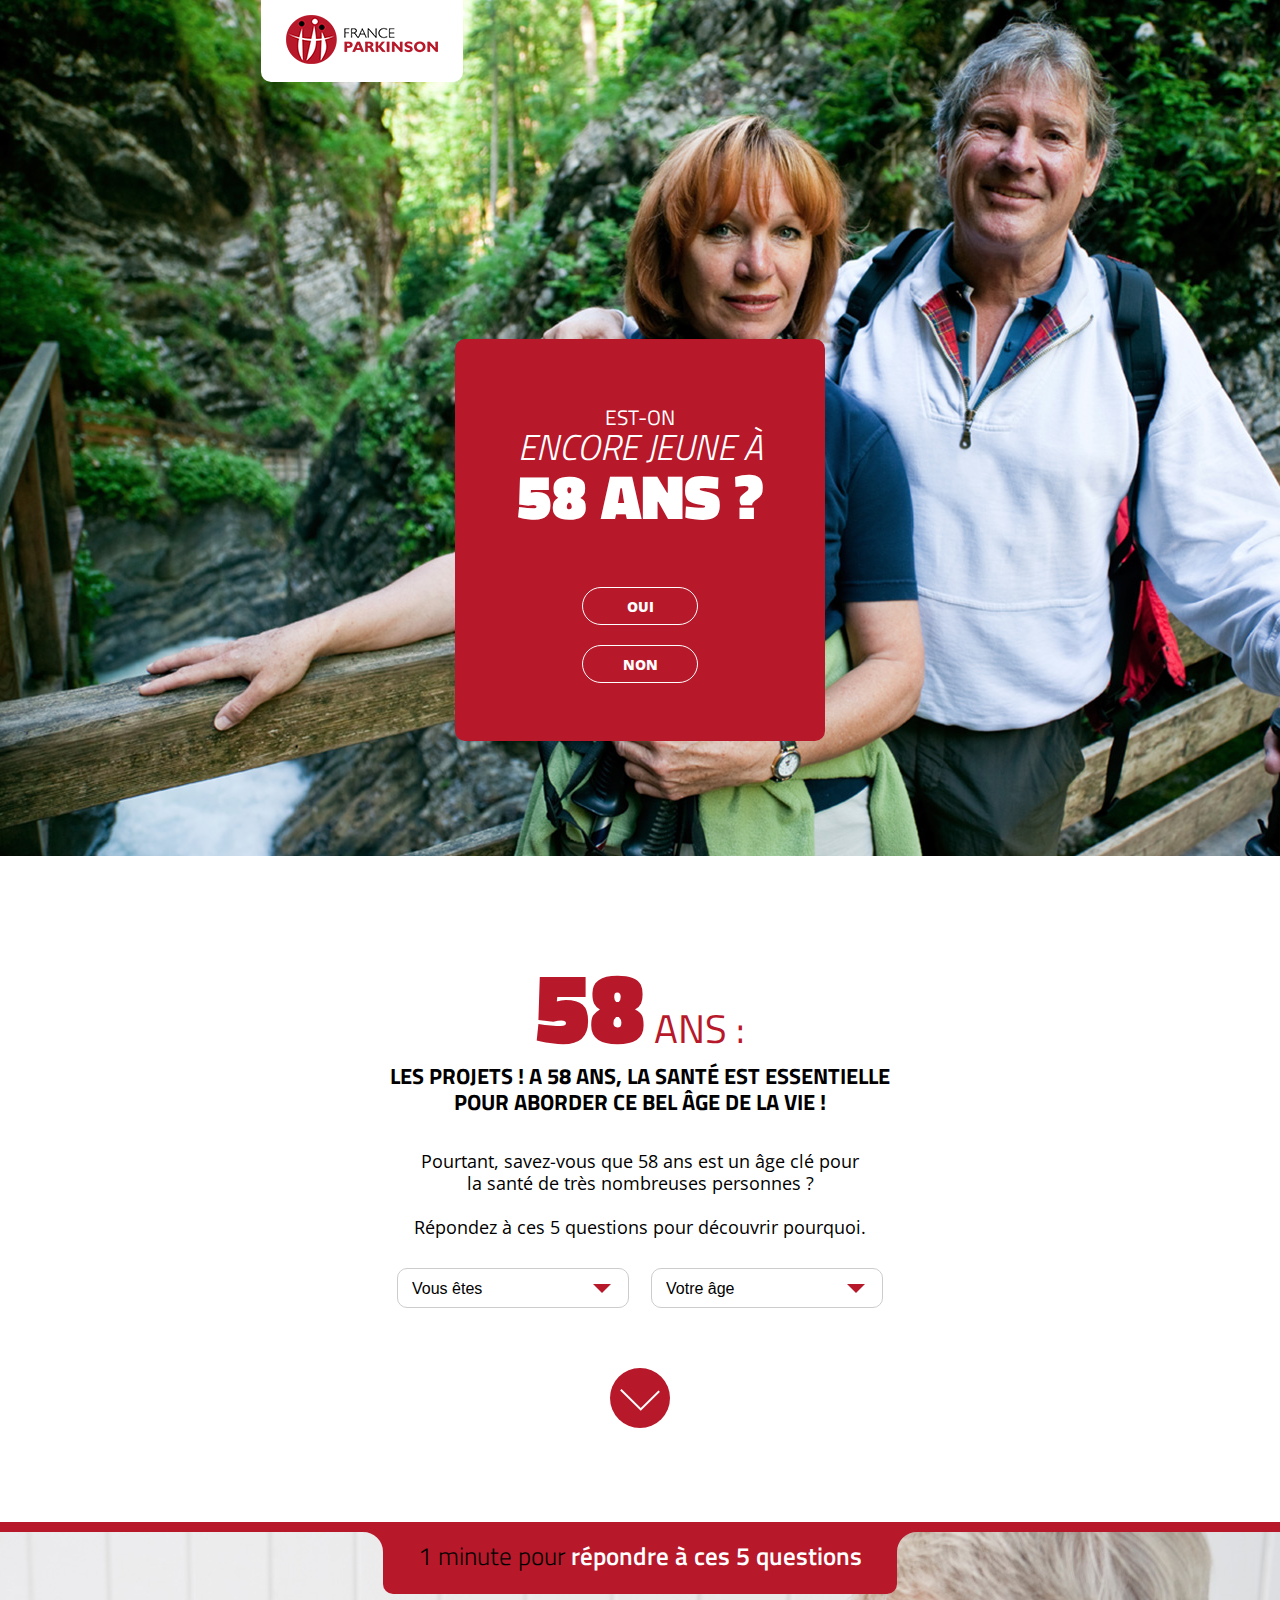
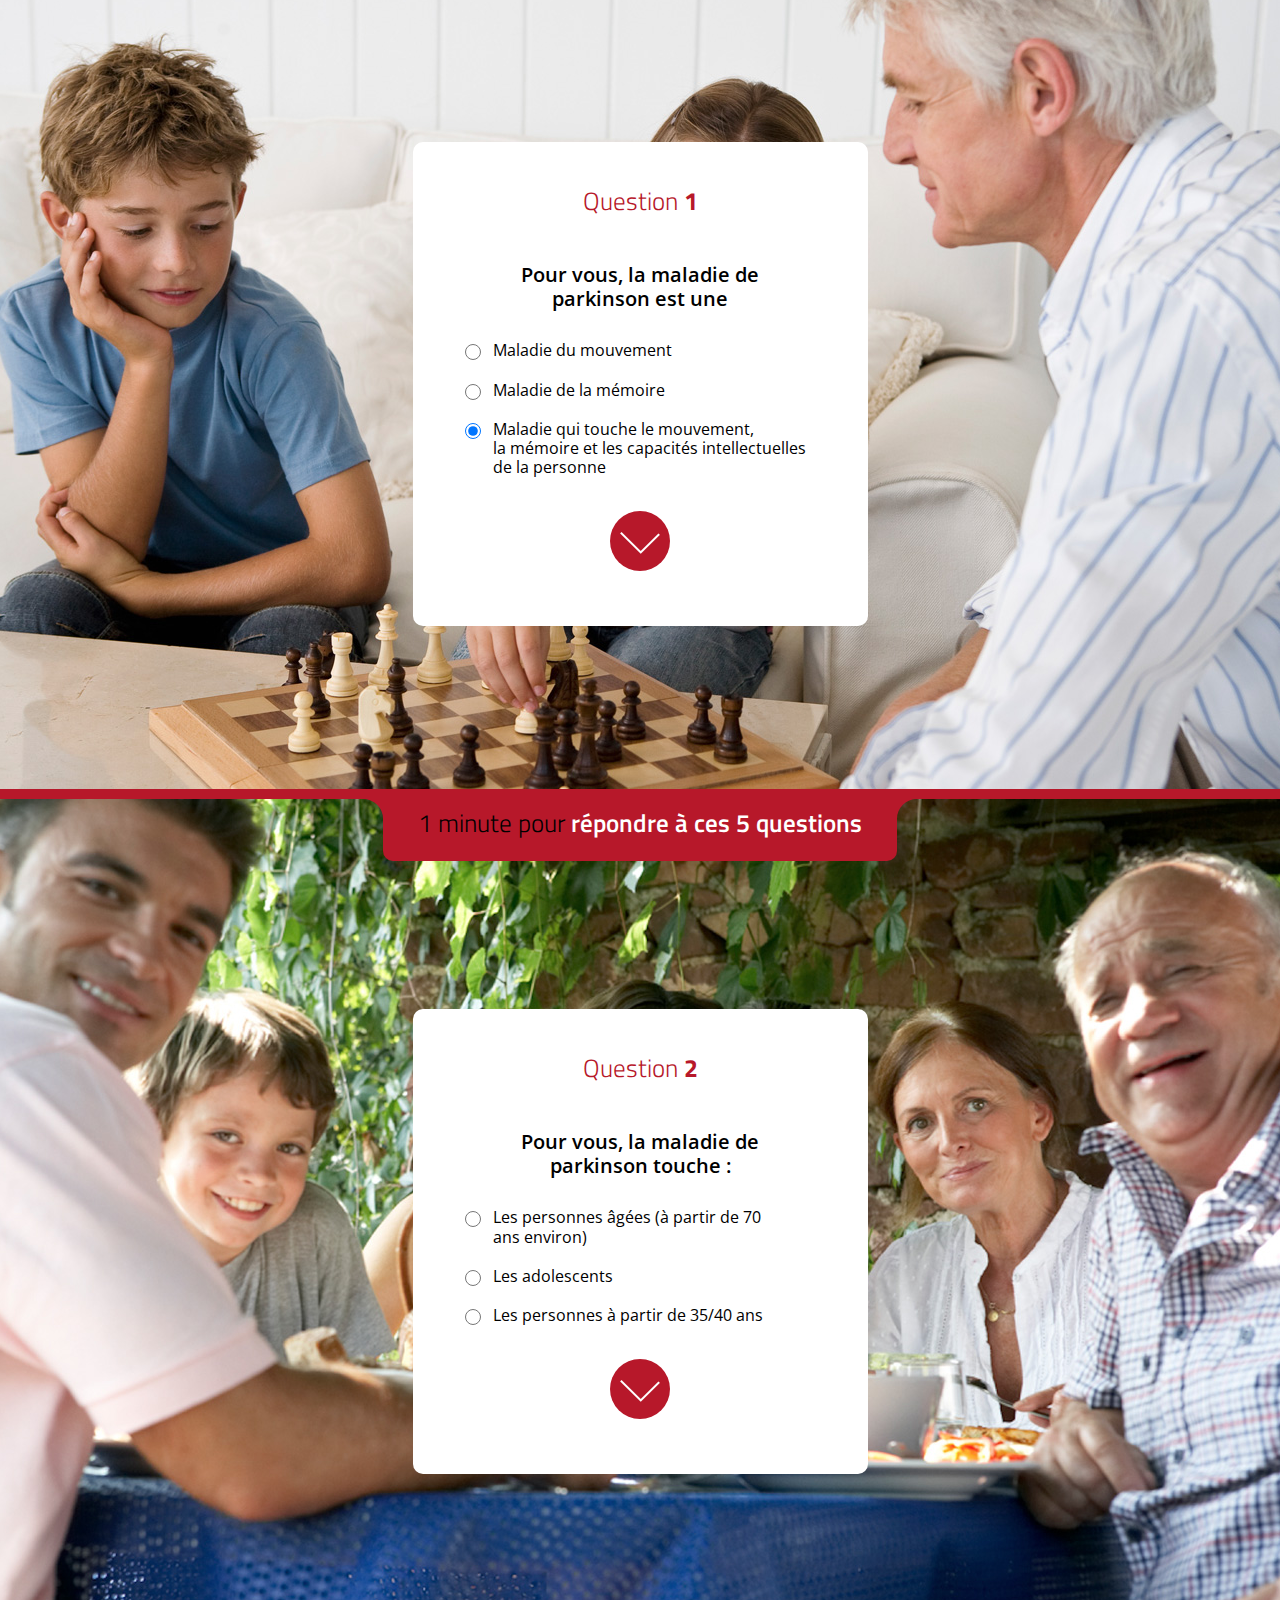
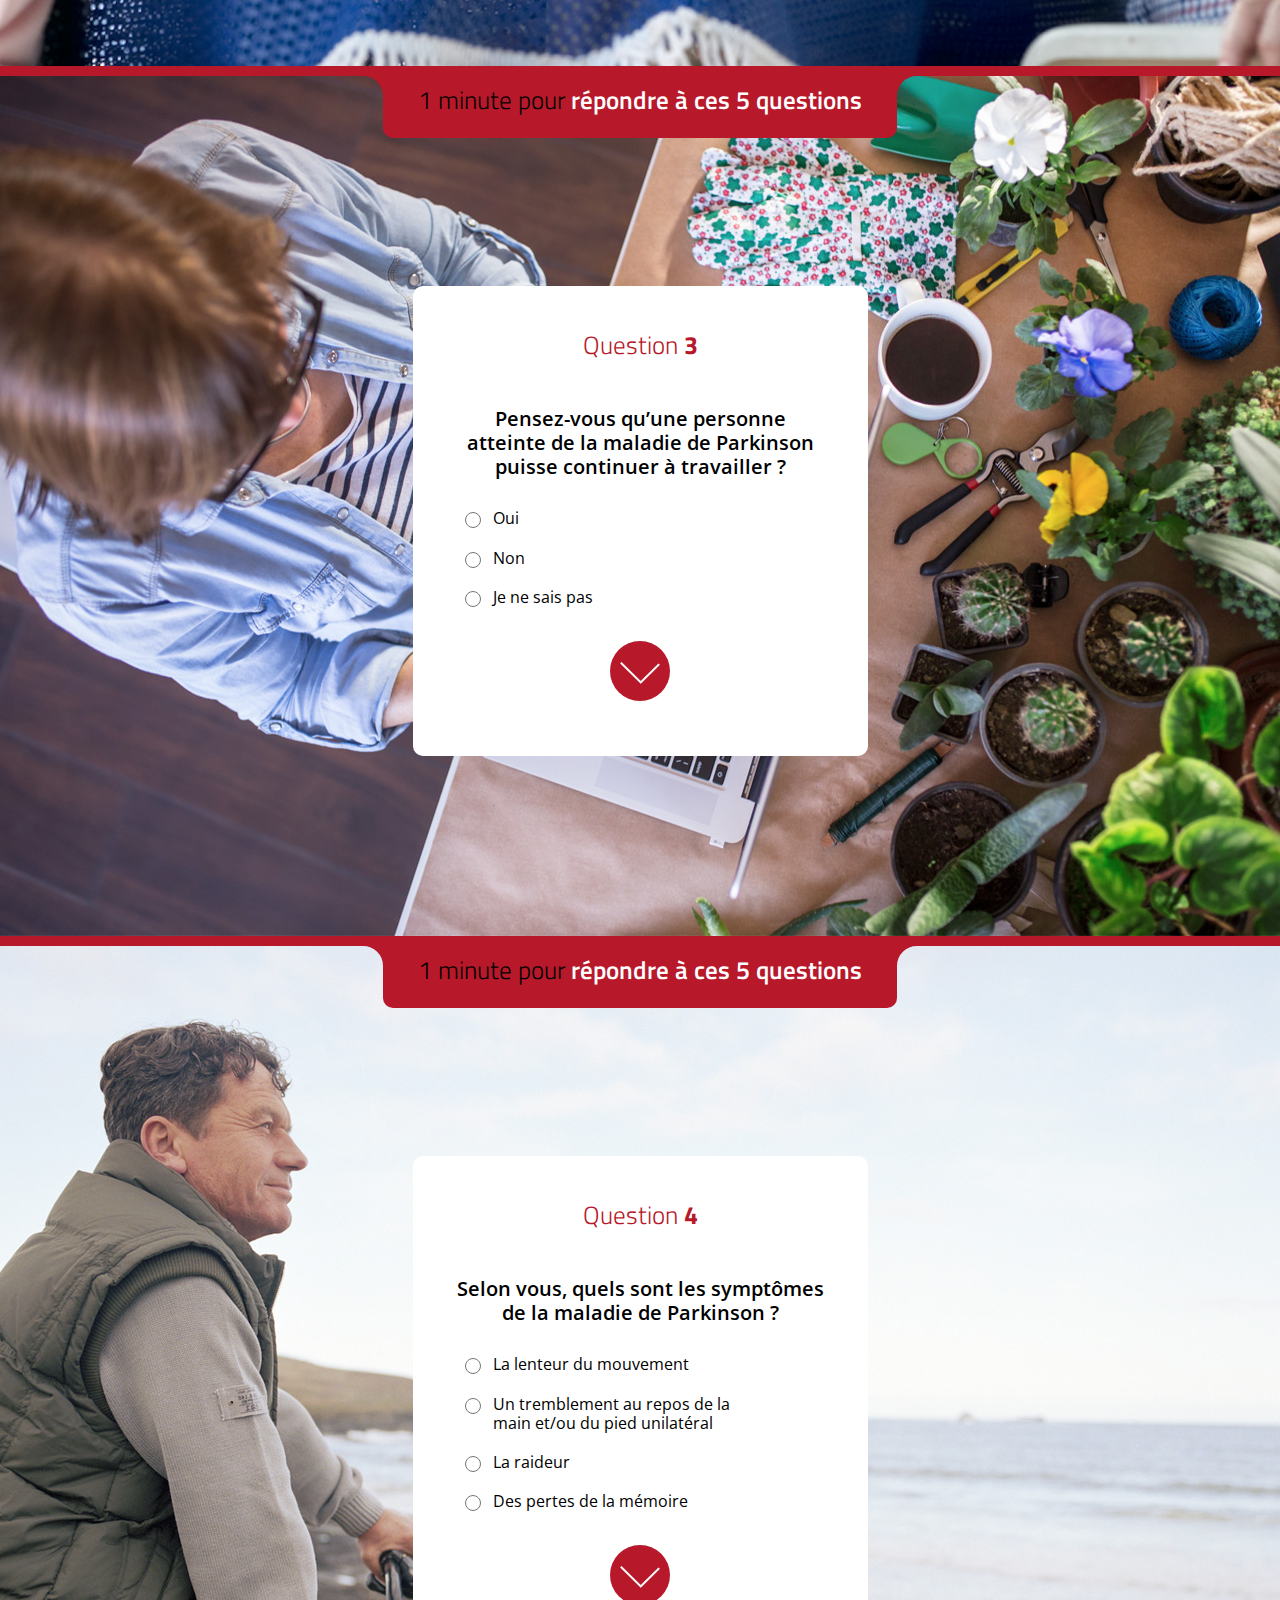
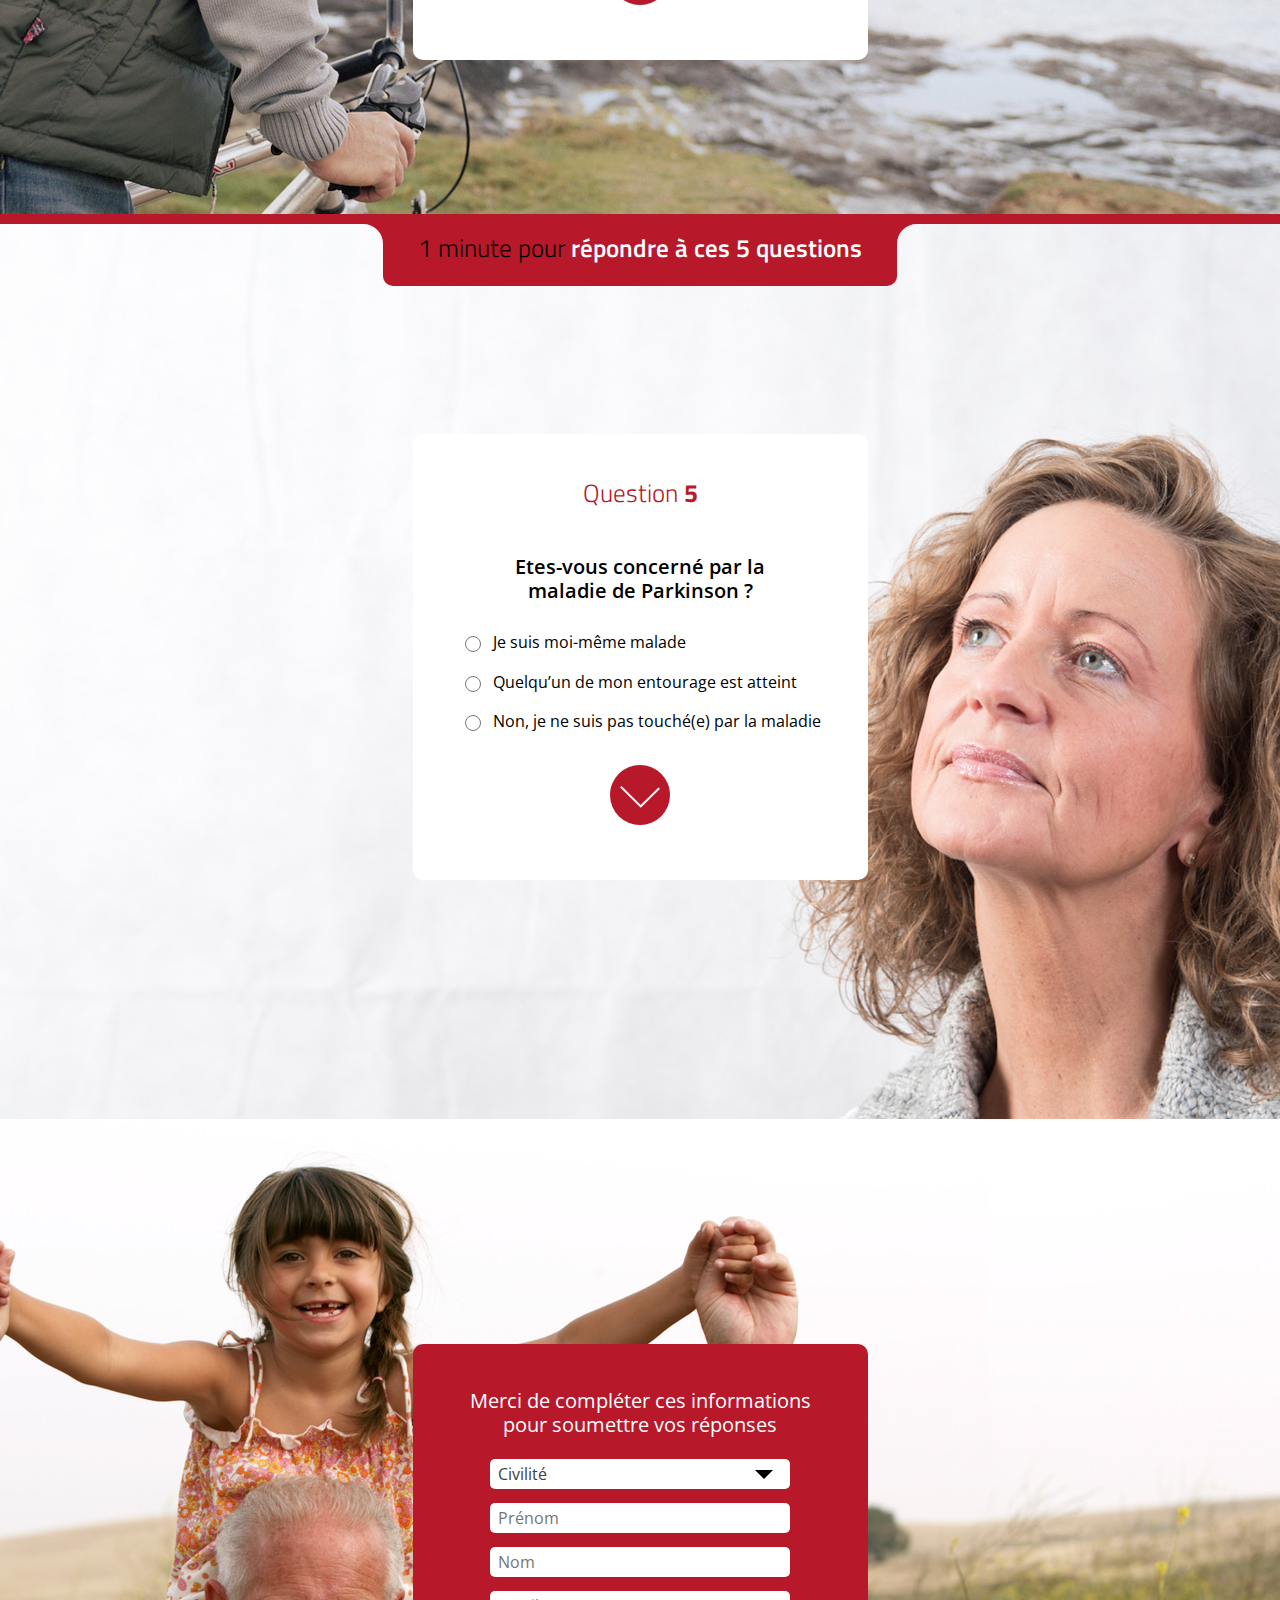
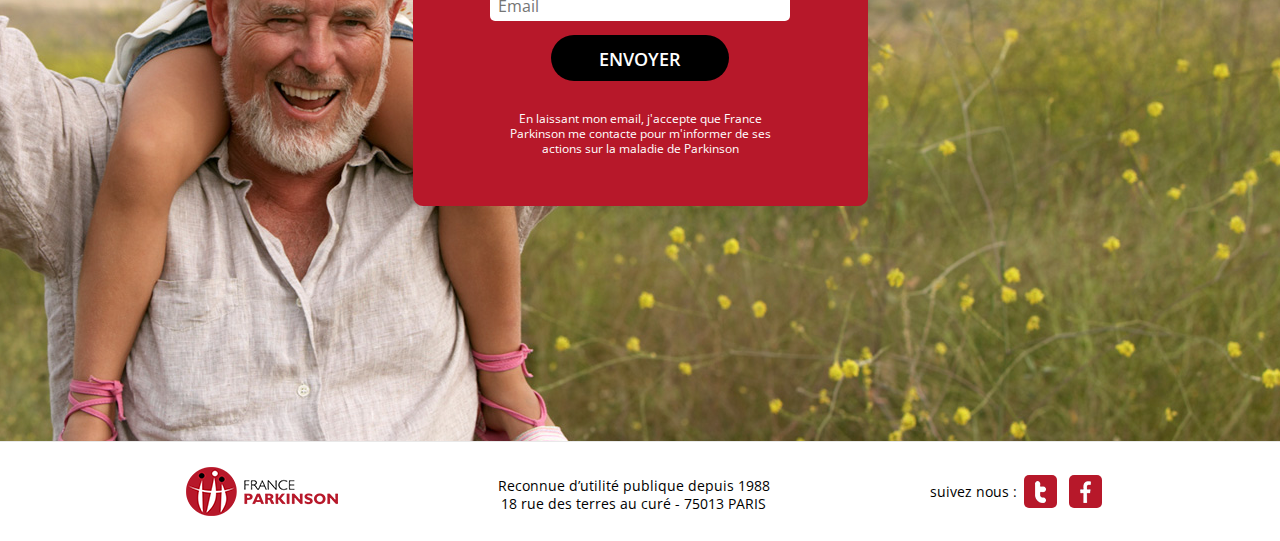
==== commit 887099d2: "Update index.html" ====
--- a/index.html
+++ b/index.html
@@ -21,9 +21,9 @@
 
 <form id="mainForm" novalidate>
 
-<section id="main">
+<section id="main" class="page-home">
 	<header id="header" class="page-center main-container">
-		<p class="container-logo"><i class="logo-france-parkinson">France Parkinson</i></p>
+		<p class="container-logo"><a href="http://www.franceparkinson.fr/" target="_blank"><i class="logo-france-parkinson">France Parkinson</i></a></p>
 	</header>
 	<div class="box-main page-center">
 		<h1 class="title">
@@ -66,7 +66,7 @@
 			</select>
 		</span>
 	</p>
-	<a class="bt-next" href=""><i class="arrow-white-01"></i></a>
+	<a class="bt-next" href="#question-01"><i class="arrow-white-01"></i></a>
 </section>
 	
 <section id="question-01" class="question">
@@ -81,18 +81,18 @@
 		<p class="number">Question <strong>1</strong></p>
 		<h2 class="title">Pour vous, la maladie de parkinson est une</h2>
 		<div class="form-line">
-			<input type="radio" value="" name="question-01" id="question-01-01" required checked /> 
+			<input type="radio" value="" name="question-01" id="question-01-01" required checked class="radio-custom" /> 
 			<label for="question-01-01">Maladie du mouvement</label>
 		</div>
 		<div class="form-line">
-			<input type="radio" value="" name="question-01" id="question-01-02" checked="checked"/> 
+			<input type="radio" value="" name="question-01" id="question-01-02" checked="checked" class="radio-custom" /> 
 			<label for="question-01-02">Maladie de la mémoire</label>
 		</div>
 		<div class="form-line">
-			<input type="radio" value="" name="question-01" id="question-01-03" checked=""/> 
+			<input type="radio" value="" name="question-01" id="question-01-03" checked="" class="radio-custom" /> 
 			<label for="question-01-03">Maladie qui touche le mouvement,<br />la mémoire et les capacités intellectuelles de la personne</label>
 		</div>
-		<a class="bt-next" href=""><i class="arrow-white-01"></i></a>
+		<a class="bt-next" href="#question-02"><i class="arrow-white-01"></i></a>
 	</div>
 </section>
 
@@ -108,18 +108,18 @@
 		<p class="number">Question <strong>2</strong></p>
 		<h2 class="title">Pour vous, la maladie de parkinson touche :</h2>
 		<div class="form-line">
-			<input type="radio" value="" name="question-02" id="question-02-01" required/> 
+			<input type="radio" value="" name="question-02" id="question-02-01" required class="radio-custom"/> 
 			<label for="question-02-01">Les personnes âgées (à partir de 70 ans environ)</label>
 		</div>
 		<div class="form-line">
-			<input type="radio" value="" name="question-02" id="question-02-02" /> 
+			<input type="radio" value="" name="question-02" id="question-02-02" class="radio-custom" /> 
 			<label for="question-02-02">Les adolescents</label>
 		</div>
 		<div class="form-line">
-			<input type="radio" value="" name="question-02" id="question-02-03" /> 
+			<input type="radio" value="" name="question-02" id="question-02-03" class="radio-custom" /> 
 			<label for="question-02-03">Les personnes à partir de 35/40 ans</label>
 		</div>
-		<a class="bt-next" href=""><i class="arrow-white-01"></i></a>
+		<a class="bt-next" href="#question-03"><i class="arrow-white-01"></i></a>
 	</div>
 </section>
 
@@ -135,18 +135,18 @@
 		<p class="number">Question <strong>3</strong></p>
 		<h2 class="title">Pensez-vous qu’une personne atteinte de la maladie de Parkinson puisse continuer à travailler ?</h2>
 		<div class="form-line">
-			<input type="radio" value="" name="question-03" id="question-03-01" required /> 
+			<input type="radio" value="" name="question-03" id="question-03-01" required class="radio-custom" /> 
 			<label for="question-03-01">Oui</label>
 		</div>
 		<div class="form-line">
-			<input type="radio" value="" name="question-03" id="question-03-02" /> 
+			<input type="radio" value="" name="question-03" id="question-03-02" class="radio-custom" /> 
 			<label for="question-03-02">Non</label>
 		</div>
 		<div class="form-line">
-			<input type="radio" value="" name="question-03" id="question-03-03" /> 
+			<input type="radio" value="" name="question-03" id="question-03-03" class="radio-custom" /> 
 			<label for="question-03-03">Je ne sais pas</label>
 		</div>
-		<a class="bt-next" href=""><i class="arrow-white-01"></i></a>
+		<a class="bt-next" href="#question-04"><i class="arrow-white-01"></i></a>
 	</div>
 </section>
 
@@ -162,22 +162,22 @@
 		<p class="number">Question <strong>4</strong></p>
 		<h2 class="title">Selon vous, quels sont les symptômes de la maladie de Parkinson ?</h2>
 		<div class="form-line">
-			<input type="radio" value="" name="question-04" id="question-04-01" required /> 
+			<input type="radio" value="" name="question-04" id="question-04-01" required class="radio-custom" /> 
 			<label for="question-04-01">La lenteur du mouvement</label>
 		</div>
 		<div class="form-line">
-			<input type="radio" value="" name="question-04" id="question-04-02" /> 
+			<input type="radio" value="" name="question-04" id="question-04-02" class="radio-custom" /> 
 			<label for="question-04-02">Un tremblement au repos de la main et/ou du pied unilatéral</label>
 		</div>
 		<div class="form-line">
-			<input type="radio" value="" name="question-04" id="question-04-03" /> 
+			<input type="radio" value="" name="question-04" id="question-04-03" class="radio-custom" /> 
 			<label for="question-04-03">La raideur</label>
 		</div>
 		<div class="form-line">
-			<input type="radio" value="" name="question-04" id="question-04-04" /> 
+			<input type="radio" value="" name="question-04" id="question-04-04" class="radio-custom" /> 
 			<label for="question-04-04">Des pertes de la mémoire</label>
 		</div>
-		<a class="bt-next" href=""><i class="arrow-white-01"></i></a>
+		<a class="bt-next" href="#question-05"><i class="arrow-white-01"></i></a>
 	</div>
 </section>
 
@@ -193,18 +193,18 @@
 		<p class="number">Question <strong>5</strong></p>
 		<h2 class="title">Etes-vous concerné par la maladie de Parkinson ?</h2>
 		<div class="form-line">
-			<input type="radio" value="" name="question-05" id="question-05-01" required /> 
+			<input type="radio" value="" name="question-05" id="question-05-01" required class="radio-custom" /> 
 			<label for="question-05-01">Je suis moi-même malade</label>
 		</div>
 		<div class="form-line">
-			<input type="radio" value="" name="question-05" id="question-05-02" /> 
+			<input type="radio" value="" name="question-05" id="question-05-02" class="radio-custom" /> 
 			<label for="question-05-02">Quelqu’un de mon entourage est atteint</label>
 		</div>
 		<div class="form-line">
-			<input type="radio" value="" name="question-05" id="question-05-03" /> 
+			<input type="radio" value="" name="question-05" id="question-05-03" class="radio-custom" /> 
 			<label for="question-05-03">Non, je ne suis pas touché(e) par la maladie</label>
 		</div>
-		<a class="bt-next" href=""><i class="arrow-white-01"></i></a>
+		<a class="bt-next" href="#form"><i class="arrow-white-01"></i></a>
 	</div>
 </section>
 
@@ -248,11 +248,11 @@
 
 <footer id="footer">
 	<div class="page-center main-container">
-		<p class="container-logo"><i class="logo-france-parkinson">France Parkinson</i></p>
+		<p class="container-logo"><a href="http://www.franceparkinson.fr/" target="_blank"><i class="logo-france-parkinson">France Parkinson</i></a></p>
 		<p class="box-follow">
 			<span class="txt">suivez nous :</span>
-			<a href="" class="bt-share"><i class="picto-twitter"></i></a>
-			<a href="" class="bt-share"><i class="picto-facebook"></i></a>
+			<a href="https://twitter.com/franceparkinson" target="_blank" class="bt-share"><i class="picto-twitter"></i></a>
+			<a href="https://www.facebook.com/chaquepasestuneconquete" target="_blank" class="bt-share"><i class="picto-facebook"></i></a>
 		</p>
 		<p class="txt center">
 			Reconnue d’utilité publique depuis 1988<br />
@@ -263,5 +263,17 @@
 
 <script src="https://ajax.googleapis.com/ajax/libs/jquery/2.2.2/jquery.min.js"></script>
 <script src="/js/app.js"></script>
+<script src="js/functions.js"></script>
+
+<script>
+  (function(i,s,o,g,r,a,m){i['GoogleAnalyticsObject']=r;i[r]=i[r]||function(){
+  (i[r].q=i[r].q||[]).push(arguments)},i[r].l=1*new Date();a=s.createElement(o),
+  m=s.getElementsByTagName(o)[0];a.async=1;a.src=g;m.parentNode.insertBefore(a,m)
+  })(window,document,'script','//www.google-analytics.com/analytics.js','ga');
+ 
+  ga('create', 'UA-9989608-1', 'auto');
+  ga('send', 'pageview');
+ 
+</script>
 </body>
 </html>
--- a/css/style.css
+++ b/css/style.css
@@ -23,7 +23,7 @@
 @include font02 (30, $MontserratRegFontFamily);
 */
 /*---------------------------------------------------------------------------------------------------*/
-/*-_-_-_-_-_-_- pictos (mixin ├á cause du probl├¿me avec extend ├á l'int├®rieur des media queries) -_-_-_-_-_-_- */
+/*-_-_-_-_-_-_- pictos (mixin à cause du problème avec extend à l'intérieur des media queries) -_-_-_-_-_-_- */
 /*---------------------------------------------------------------------------------------------------*/
 /*---------------------------------------------------------------------------------------------------*/
 /*-_-_-_-_-_-_- boutons -_-_-_-_-_-_- */
@@ -271,16 +271,21 @@
 }
 
 /* line 10, ../sass/common/_general.scss */
+.bold {
+  font-weight: bold;
+}
+
+/* line 11, ../sass/common/_general.scss */
 .text-underline {
   text-decoration: underline;
 }
-/* line 12, ../sass/common/_general.scss */
+/* line 13, ../sass/common/_general.scss */
 .text-underline:hover {
   text-decoration: none;
 }
 
-/* line 15, ../sass/common/_general.scss */
-.bt-next:hover .arrow-white-01, #footer .box-follow .bt-share:hover i, #main .bt:hover, #form .bt-submit {
+/* line 16, ../sass/common/_general.scss */
+.bt-next:hover .arrow-white-01, #footer .box-follow .bt-share:hover i, #main .bt:hover, #main input[name='jeune']:checked + label, #form .bt-submit, #bottom .bt-don:hover {
   -moz-transition: all 0.3s ease 0s;
   -o-transition: all 0.3s ease 0s;
   -webkit-transition: all 0.3s ease;
@@ -288,13 +293,13 @@
   transition: all 0.3s ease 0s;
 }
 
-/* line 16, ../sass/common/_general.scss */
+/* line 17, ../sass/common/_general.scss */
 .logo-france-parkinson {
   text-indent: -9999px;
   overflow: hidden;
 }
 
-/* line 19, ../sass/common/_general.scss */
+/* line 20, ../sass/common/_general.scss */
 .page-center {
   margin: 0 auto;
   text-align: left;
@@ -314,7 +319,7 @@
   zoom: 1;
 }
 
-/* line 21, ../sass/common/_general.scss */
+/* line 22, ../sass/common/_general.scss */
 .bt-next {
   width: 60px;
   height: 60px;
@@ -327,7 +332,7 @@
   text-align: center;
   background: #b7182a;
 }
-/* line 23, ../sass/common/_general.scss */
+/* line 24, ../sass/common/_general.scss */
 .bt-next:hover .arrow-white-01 {
   -moz-transform: rotate(360deg);
   -ms-transform: rotate(360deg);
@@ -335,15 +340,11 @@
   transform: rotate(360deg);
 }
 
-.box-main:not(.error) .error-msg {
-  display: none;
-}
-
-/* line 30, ../sass/common/_general.scss */
+/* line 31, ../sass/common/_general.scss */
 .form-line:not(.error) .error-msg {
   display: none;
 }
-/* line 31, ../sass/common/_general.scss */
+/* line 32, ../sass/common/_general.scss */
 .form-line.error .error-msg {
   display: block;
   font-size: 12px;
@@ -352,12 +353,19 @@
   line-height: 0.9rem;
   padding-top: 4px;
 }
-.error select ,
+
+/* line 36, ../sass/common/_general.scss */
+.box-main:not(.error) .error-msg {
+  display: none;
+}
+
+/* line 39, ../sass/common/_general.scss */
+.error select,
 .error input {
   box-shadow: 0px 0px 2px 2px rgba(255, 0, 0, 0.5);
 }
 
-/* line 35, ../sass/common/_general.scss */
+/* line 44, ../sass/common/_general.scss */
 .default-select,
 .form-select {
   display: inline-block;
@@ -368,7 +376,7 @@
   position: relative;
   background: #fff;
 }
-/* line 38, ../sass/common/_general.scss */
+/* line 47, ../sass/common/_general.scss */
 .default-select::after,
 .form-select::after {
   content: "";
@@ -381,7 +389,7 @@
   position: absolute;
   margin-top: -4px;
 }
-/* line 39, ../sass/common/_general.scss */
+/* line 48, ../sass/common/_general.scss */
 .default-select select,
 .form-select select {
   -moz-appearance: none;
@@ -392,13 +400,13 @@
   display: block;
   width: 100%;
 }
-/* line 41, ../sass/common/_general.scss */
+/* line 50, ../sass/common/_general.scss */
 .default-select select::-ms-expand,
 .form-select select::-ms-expand {
   display: none;
 }
 
-/* line 44, ../sass/common/_general.scss */
+/* line 53, ../sass/common/_general.scss */
 .default-select {
   height: 40px;
   width: 232px;
@@ -407,7 +415,7 @@
   -webkit-border-radius: 10px;
   border-radius: 10px;
 }
-/* line 46, ../sass/common/_general.scss */
+/* line 55, ../sass/common/_general.scss */
 .default-select::after {
   width: 0;
   height: 0;
@@ -416,7 +424,7 @@
   border-bottom: 9px solid transparent;
   border-top: 9px solid #b7182a;
 }
-/* line 47, ../sass/common/_general.scss */
+/* line 56, ../sass/common/_general.scss */
 .default-select select {
   font-size: 16px;
   line-height: 40px;
@@ -426,15 +434,17 @@
   height: 40px;
 }
 
-/* line 49, ../sass/common/_general.scss */
+/* line 58, ../sass/common/_general.scss */
 .form-select {
   height: 30px;
-  width: 300px;
+  max-width: 300px;
   -moz-border-radius: 5px;
   -webkit-border-radius: 5px;
   border-radius: 5px;
-}
-/* line 51, ../sass/common/_general.scss */
+  display: inline-block;
+  width: 100%;
+}
+/* line 60, ../sass/common/_general.scss */
 .form-select::after {
   width: 0;
   height: 0;
@@ -443,7 +453,7 @@
   border-bottom: 9px solid transparent;
   border-top: 9px solid #000;
 }
-/* line 52, ../sass/common/_general.scss */
+/* line 61, ../sass/common/_general.scss */
 .form-select select {
   border: 0;
   font-size: 16px;
@@ -456,7 +466,7 @@
   font-family: "Open Sans", Arial, Verdana, Helvetica, sans-serif;
 }
 
-/* line 55, ../sass/common/_general.scss */
+/* line 64, ../sass/common/_general.scss */
 input[type="text"].input-txt,
 input[type="email"].input-txt {
   font-size: 16px;
@@ -464,7 +474,8 @@
   font-size: 1rem;
   line-height: 1.875rem;
   height: 30px;
-  width: 300px;
+  width: 100%;
+  max-width: 300px;
   border: 0;
   padding-left: 8px;
   color: #404040;
@@ -478,11 +489,89 @@
   box-sizing: border-box;
 }
 
+/* line 67, ../sass/common/_general.scss */
+input[type="radio"] {
+  height: 16px;
+  width: 16px;
+  border: 6px solid red;
+}
+
+/* Cachons la case à cocher */
+/* line 73, ../sass/common/_general.scss */
+[type="checkbox"]:not(:checked),
+[type="checkbox"]:checked {
+  position: absolute;
+  left: -9999px;
+}
+
+/* on prépare le label */
+/* line 80, ../sass/common/_general.scss */
+[type="checkbox"]:not(:checked) + label,
+[type="checkbox"]:checked + label {
+  position: relative;
+  /* permet de positionner les pseudo-éléments */
+  padding-left: 25px;
+  /* fait un peu d'espace pour notre case à venir */
+  cursor: pointer;
+  /* affiche un curseur adapté */
+}
+
+/* Aspect des checkboxes */
+/* :before sert à créer la case à cocher */
+/* line 88, ../sass/common/_general.scss */
+[type="checkbox"]:not(:checked) + label:before,
+[type="checkbox"]:checked + label:before {
+  content: '';
+  position: absolute;
+  left: 0;
+  top: 2px;
+  width: 17px;
+  height: 17px;
+  /* dim. de la case */
+  border: 1px solid #aaa;
+  background: #f8f8f8;
+  border-radius: 3px;
+  /* angles arrondis */
+  box-shadow: inset 0 1px 3px rgba(0, 0, 0, 0.3);
+}
+
+/* Aspect général de la coche */
+/* line 101, ../sass/common/_general.scss */
+[type="checkbox"]:not(:checked) + label:after,
+[type="checkbox"]:checked + label:after {
+  content: '✔';
+  position: absolute;
+  top: 0;
+  left: 4px;
+  font-size: 14px;
+  color: #09ad7e;
+  transition: all .2s;
+  /* on prévoit une animation */
+}
+
+/* Aspect si "pas cochée" */
+/* line 111, ../sass/common/_general.scss */
+[type="checkbox"]:not(:checked) + label:after {
+  opacity: 0;
+  /* coche invisible */
+  transform: scale(0);
+  /* mise à l'échelle à 0 */
+}
+
+/* Aspect si "cochée" */
+/* line 116, ../sass/common/_general.scss */
+[type="checkbox"]:checked + label:after {
+  opacity: 1;
+  /* coche opaque */
+  transform: scale(1);
+  /* mise à l'échelle 1:1 */
+}
+
 /*---------------------------------------------------------------------------------------------------*/
 /*-_-_-_-_-_-_- styles desktop tous -_-_-_-_-_-_- */
 /*---------------------------------------------------------------------------------------------------*/
 @media screen and (min-width: 980px) {
-  /* line 64, ../sass/common/_general.scss */
+  /* line 126, ../sass/common/_general.scss */
   .main-container {
     width: 945px;
   }
@@ -523,8 +612,36 @@
   background-image: url(../images/picto-twitter.png);
 }
 
+/* line 16, ../sass/common/_pictos.scss */
+.picto-euro {
+  width: 25px;
+  height: 25px;
+  background-image: url(../images/picto-euro.png);
+}
+
+/* line 17, ../sass/common/_pictos.scss */
+.picto-heart {
+  width: 22px;
+  height: 22px;
+  background-image: url(../images/picto-heart.png);
+}
+
+/* line 18, ../sass/common/_pictos.scss */
+.picto-info {
+  width: 25px;
+  height: 25px;
+  background-image: url(../images/picto-info.png);
+}
+
+/* line 19, ../sass/common/_pictos.scss */
+.picto-stop {
+  width: 17px;
+  height: 28px;
+  background-image: url(../images/picto-stop.png);
+}
+
 /* logos */
-/* line 18, ../sass/common/_pictos.scss */
+/* line 22, ../sass/common/_pictos.scss */
 .logo-france-parkinson {
   width: 152px;
   height: 49px;
@@ -619,11 +736,36 @@
   border-radius: 50% 0 0 0;
 }
 
+/*---------------------------------------------------------------------------------------------------*/
+/*-_-_-_-_-_-_- styles desktop tous et tablette - deskblet -_-_-_-_-_-_- */
+/*---------------------------------------------------------------------------------------------------*/
+@media screen and (min-width: 768px) {
+  /* line 37, ../sass/layout/_header.scss */
+  .box-one-minute .txt {
+    padding: 15px 35px 28px 35px;
+    font-size: 25px;
+    font-size: 1.5625rem;
+  }
+}
+/*---------------------------------------------------------------------------------------------------*/
+/*-_-_-_-_-_-_- styles mobile -_-_-_-_-_-_- */
+/*---------------------------------------------------------------------------------------------------*/
+@media screen and (max-width: 767px) {
+  /* line 49, ../sass/layout/_header.scss */
+  .box-one-minute .txt {
+    padding: 5px 25px 15px 25px;
+    font-size: 22px;
+    line-height: 26.4px;
+    font-size: 1.375rem;
+    line-height: 1.65rem;
+  }
+}
 /* line 6, ../sass/layout/_footer.scss */
 #footer {
   background: #fff;
-  padding: 27px 0 22px 0;
+  padding: 25px 0;
   text-align: center;
+  border-top: 1px solid #e9e9e9;
 }
 /* line 8, ../sass/layout/_footer.scss */
 #footer .container-logo {
@@ -646,17 +788,10 @@
 /* line 13, ../sass/layout/_footer.scss */
 #footer .box-follow {
   float: right;
-  margin-right: 3px;
   text-align: left;
-  margin-top: 8px;
 }
 /* line 15, ../sass/layout/_footer.scss */
 #footer .box-follow .txt {
-  display: inline-block;
-  vertical-align: middle;
-  *vertical-align: auto;
-  *zoom: 1;
-  *display: inline;
   margin-right: 3px;
 }
 /* line 16, ../sass/layout/_footer.scss */
@@ -684,6 +819,63 @@
   transform: rotate(360deg);
 }
 
+/*---------------------------------------------------------------------------------------------------*/
+/*-_-_-_-_-_-_- styles desktop tous et tablette - deskblet -_-_-_-_-_-_- */
+/*---------------------------------------------------------------------------------------------------*/
+@media screen and (min-width: 768px) {
+  /* line 29, ../sass/layout/_footer.scss */
+  #footer .box-follow {
+    margin-right: 3px;
+    margin-top: 8px;
+  }
+  /* line 31, ../sass/layout/_footer.scss */
+  #footer .box-follow .txt {
+    display: inline-block;
+    vertical-align: middle;
+    *vertical-align: auto;
+    *zoom: 1;
+    *display: inline;
+  }
+}
+/*---------------------------------------------------------------------------------------------------*/
+/*-_-_-_-_-_-_- styles desktop tous -_-_-_-_-_-_- */
+/*---------------------------------------------------------------------------------------------------*/
+/*---------------------------------------------------------------------------------------------------*/
+/*-_-_-_-_-_-_- styles desktop large-_-_-_-_-_-_- */
+/*---------------------------------------------------------------------------------------------------*/
+/*---------------------------------------------------------------------------------------------------*/
+/*-_-_-_-_-_-_- styles desktop petit et tablette -_-_-_-_-_-_- */
+/*---------------------------------------------------------------------------------------------------*/
+/*---------------------------------------------------------------------------------------------------*/
+/*-_-_-_-_-_-_- styles desktop petit -_-_-_-_-_-_- */
+/*---------------------------------------------------------------------------------------------------*/
+/*---------------------------------------------------------------------------------------------------*/
+/*-_-_-_-_-_-_- styles tablette -_-_-_-_-_-_- */
+/*---------------------------------------------------------------------------------------------------*/
+/*---------------------------------------------------------------------------------------------------*/
+/*-_-_-_-_-_-_- styles tablette et mobile - tabile -_-_-_-_-_-_- */
+/*---------------------------------------------------------------------------------------------------*/
+/*---------------------------------------------------------------------------------------------------*/
+/*-_-_-_-_-_-_- styles mobile -_-_-_-_-_-_- */
+/*---------------------------------------------------------------------------------------------------*/
+@media screen and (max-width: 767px) {
+  /* line 96, ../sass/layout/_footer.scss */
+  #footer .txt.center {
+    width: 100%;
+    clear: both;
+    padding-top: 15px;
+  }
+  /* line 98, ../sass/layout/_footer.scss */
+  #footer .box-follow {
+    margin-right: 18px;
+    margin-top: -3px;
+  }
+  /* line 100, ../sass/layout/_footer.scss */
+  #footer .box-follow .txt {
+    display: block;
+    margin-bottom: 5px;
+  }
+}
 /* line 5, ../sass/modules/_main.scss */
 #main {
   background: url(../images/bg-main.jpg) no-repeat center top;
@@ -764,41 +956,82 @@
   background: #b7182a;
 }
 /* line 19, ../sass/modules/_main.scss */
-#main input[name='jeune']:checked + label,
 #main .bt:hover {
   color: #b7182a;
   background: #fff;
 }
-/* line 20, ../sass/modules/_main.scss */
+/* line 21, ../sass/modules/_main.scss */
+#main input[name='jeune']:checked + label {
+  color: #b7182a;
+  background: #fff;
+}
+/* line 26, ../sass/modules/_main.scss */
+#main .box-thanks {
+  width: 100%;
+  padding: 35px 10px;
+  background: #b7182a;
+  color: #fff;
+  text-align: center;
+  top: auto;
+  right: auto;
+  bottom: 0;
+  left: 0;
+  z-index: auto;
+  position: absolute;
+}
+/* line 28, ../sass/modules/_main.scss */
+#main .box-thanks .title {
+  font-family: "Open Sans", Arial, Verdana, Helvetica, sans-serif;
+  text-transform: uppercase;
+}
+/* line 30, ../sass/modules/_main.scss */
+#main .box-thanks .title span {
+  font-weight: 800;
+  display: block;
+  margin-bottom: 12px;
+}
 
 /*---------------------------------------------------------------------------------------------------*/
 /*-_-_-_-_-_-_- styles desktop tous et tablette - deskblet -_-_-_-_-_-_- */
 /*---------------------------------------------------------------------------------------------------*/
-/*---------------------------------------------------------------------------------------------------*/
-/*-_-_-_-_-_-_- styles desktop tous -_-_-_-_-_-_- */
-/*---------------------------------------------------------------------------------------------------*/
-/*---------------------------------------------------------------------------------------------------*/
-/*-_-_-_-_-_-_- styles desktop large-_-_-_-_-_-_- */
-/*---------------------------------------------------------------------------------------------------*/
-/*---------------------------------------------------------------------------------------------------*/
-/*-_-_-_-_-_-_- styles desktop petit et tablette -_-_-_-_-_-_- */
-/*---------------------------------------------------------------------------------------------------*/
-/*---------------------------------------------------------------------------------------------------*/
-/*-_-_-_-_-_-_- styles desktop petit -_-_-_-_-_-_- */
-/*---------------------------------------------------------------------------------------------------*/
-/*---------------------------------------------------------------------------------------------------*/
-/*-_-_-_-_-_-_- styles tablette -_-_-_-_-_-_- */
-/*---------------------------------------------------------------------------------------------------*/
-/*---------------------------------------------------------------------------------------------------*/
-/*-_-_-_-_-_-_- styles tablette et mobile - tabile -_-_-_-_-_-_- */
-/*---------------------------------------------------------------------------------------------------*/
+@media screen and (min-width: 768px) {
+  /* line 43, ../sass/modules/_main.scss */
+  #main .box-thanks .title {
+    font-size: 25px;
+    line-height: 30px;
+    font-size: 1.5625rem;
+    line-height: 1.875rem;
+  }
+  /* line 45, ../sass/modules/_main.scss */
+  #main .box-thanks .title span {
+    font-size: 50px;
+    line-height: 40px;
+    font-size: 3.125rem;
+    line-height: 2.5rem;
+  }
+}
 /*---------------------------------------------------------------------------------------------------*/
 /*-_-_-_-_-_-_- styles mobile -_-_-_-_-_-_- */
 /*---------------------------------------------------------------------------------------------------*/
+@media screen and (max-width: 767px) {
+  /* line 60, ../sass/modules/_main.scss */
+  #main .box-thanks .title {
+    font-size: 20px;
+    line-height: 24px;
+    font-size: 1.25rem;
+    line-height: 1.5rem;
+  }
+  /* line 62, ../sass/modules/_main.scss */
+  #main .box-thanks .title span {
+    font-size: 40px;
+    line-height: 30px;
+    font-size: 2.5rem;
+    line-height: 1.875rem;
+  }
+}
 /* line 5, ../sass/modules/_intro.scss */
 #intro {
   text-align: center;
-  padding-bottom: 94px;
   background: #fff;
   position: relative;
   overflow: hidden;
@@ -806,30 +1039,19 @@
 /* line 7, ../sass/modules/_intro.scss */
 #intro .title {
   margin-bottom: 25px;
-  margin-top: 120px;
   font-family: "Titillium Web", Arial, Verdana, Helvetica, sans-serif;
   text-transform: uppercase;
-  font-size: 40px;
-  font-size: 2.5rem;
   color: #b7182a;
 }
 /* line 9, ../sass/modules/_intro.scss */
 #intro .title span {
   font-weight: 900;
-  font-size: 100px;
-  line-height: 60px;
-  font-size: 6.25rem;
-  line-height: 3.75rem;
 }
 /* line 11, ../sass/modules/_intro.scss */
 #intro .subtitle {
   font-family: "Titillium Web", Arial, Verdana, Helvetica, sans-serif;
   font-weight: 700;
   text-transform: uppercase;
-  font-size: 22px;
-  line-height: 26px;
-  font-size: 1.375rem;
-  line-height: 1.625rem;
   margin-bottom: 35px;
 }
 /* line 13, ../sass/modules/_intro.scss */
@@ -838,10 +1060,6 @@
 }
 /* line 15, ../sass/modules/_intro.scss */
 #intro .txt {
-  font-size: 18px;
-  line-height: 22px;
-  font-size: 1.125rem;
-  line-height: 1.375rem;
   margin-bottom: 30px;
 }
 /* line 17, ../sass/modules/_intro.scss */
@@ -850,37 +1068,85 @@
 }
 /* line 19, ../sass/modules/_intro.scss */
 #intro .container-select {
-  margin-bottom: 60px;
+  margin-bottom: 50px;
 }
 /* line 21, ../sass/modules/_intro.scss */
 #intro .container-select .default-select {
-  margin: 0 9px;
+  margin: 0 9px 10px 9px;
 }
 
 /*---------------------------------------------------------------------------------------------------*/
 /*-_-_-_-_-_-_- styles desktop tous et tablette - deskblet -_-_-_-_-_-_- */
 /*---------------------------------------------------------------------------------------------------*/
-/*---------------------------------------------------------------------------------------------------*/
-/*-_-_-_-_-_-_- styles desktop tous -_-_-_-_-_-_- */
-/*---------------------------------------------------------------------------------------------------*/
-/*---------------------------------------------------------------------------------------------------*/
-/*-_-_-_-_-_-_- styles desktop large-_-_-_-_-_-_- */
-/*---------------------------------------------------------------------------------------------------*/
-/*---------------------------------------------------------------------------------------------------*/
-/*-_-_-_-_-_-_- styles desktop petit et tablette -_-_-_-_-_-_- */
-/*---------------------------------------------------------------------------------------------------*/
-/*---------------------------------------------------------------------------------------------------*/
-/*-_-_-_-_-_-_- styles desktop petit -_-_-_-_-_-_- */
-/*---------------------------------------------------------------------------------------------------*/
-/*---------------------------------------------------------------------------------------------------*/
-/*-_-_-_-_-_-_- styles tablette -_-_-_-_-_-_- */
-/*---------------------------------------------------------------------------------------------------*/
-/*---------------------------------------------------------------------------------------------------*/
-/*-_-_-_-_-_-_- styles tablette et mobile - tabile -_-_-_-_-_-_- */
-/*---------------------------------------------------------------------------------------------------*/
+@media screen and (min-width: 768px) {
+  /* line 31, ../sass/modules/_intro.scss */
+  #intro {
+    padding-bottom: 94px;
+  }
+  /* line 33, ../sass/modules/_intro.scss */
+  #intro .title {
+    margin-top: 120px;
+    font-size: 40px;
+    font-size: 2.5rem;
+  }
+  /* line 35, ../sass/modules/_intro.scss */
+  #intro .title span {
+    font-size: 100px;
+    line-height: 60px;
+    font-size: 6.25rem;
+    line-height: 3.75rem;
+  }
+  /* line 37, ../sass/modules/_intro.scss */
+  #intro .subtitle {
+    font-size: 22px;
+    line-height: 26px;
+    font-size: 1.375rem;
+    line-height: 1.625rem;
+  }
+  /* line 38, ../sass/modules/_intro.scss */
+  #intro .txt {
+    font-size: 18px;
+    line-height: 22px;
+    font-size: 1.125rem;
+    line-height: 1.375rem;
+  }
+}
 /*---------------------------------------------------------------------------------------------------*/
 /*-_-_-_-_-_-_- styles mobile -_-_-_-_-_-_- */
 /*---------------------------------------------------------------------------------------------------*/
+@media screen and (max-width: 767px) {
+  /* line 49, ../sass/modules/_intro.scss */
+  #intro {
+    padding: 0 15px 50px 15px;
+  }
+  /* line 51, ../sass/modules/_intro.scss */
+  #intro .title {
+    margin-top: 30px;
+    font-size: 30px;
+    font-size: 1.875rem;
+  }
+  /* line 53, ../sass/modules/_intro.scss */
+  #intro .title span {
+    font-size: 80px;
+    line-height: 40px;
+    font-size: 5rem;
+    line-height: 2.5rem;
+  }
+  /* line 55, ../sass/modules/_intro.scss */
+  #intro .subtitle {
+    font-size: 20px;
+    line-height: 24px;
+    font-size: 1.25rem;
+    line-height: 1.5rem;
+  }
+  /* line 56, ../sass/modules/_intro.scss */
+  #intro .txt {
+    font-size: 16px;
+    line-height: 20px;
+    font-size: 1rem;
+    line-height: 1.25rem;
+  }
+}
 /* line 5, ../sass/modules/_question.scss */
 .question {
   position: relative;
@@ -888,9 +1154,7 @@
 }
 /* line 7, ../sass/modules/_question.scss */
 .question .box-question {
-  width: 455px;
-  padding-bottom: 55px;
-  padding-top: 50px;
+  max-width: 455px;
   margin: 0 auto;
   background: #fff;
   color: #000;
@@ -906,7 +1170,6 @@
   font-weight: 300;
   font-size: 25px;
   font-size: 1.5625rem;
-  margin-bottom: 52px;
   text-align: center;
 }
 /* line 11, ../sass/modules/_question.scss */
@@ -916,10 +1179,6 @@
 /* line 13, ../sass/modules/_question.scss */
 .question .box-question .title {
   font-weight: 600;
-  font-size: 20px;
-  line-height: 24px;
-  font-size: 1.25rem;
-  line-height: 1.5rem;
   margin-bottom: 30px;
   text-align: center;
 }
@@ -930,7 +1189,6 @@
 /* line 18, ../sass/modules/_question.scss */
 .question .form-line {
   margin-top: 20px;
-  margin-left: 52px;
 }
 /* line 20, ../sass/modules/_question.scss */
 .question .form-line input[type="radio"] {
@@ -952,62 +1210,84 @@
   background: url(../images/bg-question-01.jpg) no-repeat center top;
   height: 867px;
 }
-/* line 27, ../sass/modules/_question.scss */
-.question#question-01 .box-question .title {
-  padding: 0 90px;
-}
-/* line 28, ../sass/modules/_question.scss */
-.question#question-01 .form-line {
-  margin-right: 52px;
-}
-/* line 30, ../sass/modules/_question.scss */
+/* line 26, ../sass/modules/_question.scss */
 .question#question-02 {
   background: url(../images/bg-question-02.jpg) no-repeat center top;
   height: 877px;
 }
-/* line 32, ../sass/modules/_question.scss */
-.question#question-02 .box-question .title {
-  padding: 0 90px;
-}
-/* line 33, ../sass/modules/_question.scss */
-.question#question-02 .form-line {
-  margin-right: 92px;
-}
-/* line 35, ../sass/modules/_question.scss */
+/* line 27, ../sass/modules/_question.scss */
 .question#question-03 {
   background: url(../images/bg-question-03.jpg) no-repeat center top;
   height: 870px;
 }
-/* line 37, ../sass/modules/_question.scss */
-.question#question-03 .box-question .title {
-  padding: 0 50px;
-}
-/* line 39, ../sass/modules/_question.scss */
+/* line 28, ../sass/modules/_question.scss */
 .question#question-04 {
   background: url(../images/bg-question-04.jpg) no-repeat center top;
   height: 878px;
 }
-/* line 41, ../sass/modules/_question.scss */
-.question#question-04 .box-question .title {
-  padding: 0 40px;
-}
-/* line 42, ../sass/modules/_question.scss */
-.question#question-04 .form-line {
-  margin-right: 130px;
-}
-/* line 44, ../sass/modules/_question.scss */
+/* line 29, ../sass/modules/_question.scss */
 .question#question-05 {
   background: url(../images/bg-question-05.jpg) no-repeat center top;
   height: 905px;
 }
-/* line 46, ../sass/modules/_question.scss */
-.question#question-05 .box-question .title {
-  padding: 0 90px;
-}
 
 /*---------------------------------------------------------------------------------------------------*/
 /*-_-_-_-_-_-_- styles desktop tous et tablette - deskblet -_-_-_-_-_-_- */
 /*---------------------------------------------------------------------------------------------------*/
+@media screen and (min-width: 768px) {
+  /* line 40, ../sass/modules/_question.scss */
+  .question#question-01 .box-question .title {
+    padding: 0 90px;
+  }
+  /* line 41, ../sass/modules/_question.scss */
+  .question#question-01 .form-line {
+    margin-right: 52px;
+  }
+  /* line 44, ../sass/modules/_question.scss */
+  .question#question-02 .box-question .title {
+    padding: 0 90px;
+  }
+  /* line 45, ../sass/modules/_question.scss */
+  .question#question-02 .form-line {
+    margin-right: 92px;
+  }
+  /* line 48, ../sass/modules/_question.scss */
+  .question#question-03 .box-question .title {
+    padding: 0 50px;
+  }
+  /* line 51, ../sass/modules/_question.scss */
+  .question#question-04 .box-question .title {
+    padding: 0 40px;
+  }
+  /* line 52, ../sass/modules/_question.scss */
+  .question#question-04 .form-line {
+    margin-right: 130px;
+  }
+  /* line 55, ../sass/modules/_question.scss */
+  .question#question-05 .box-question .title {
+    padding: 0 90px;
+  }
+  /* line 57, ../sass/modules/_question.scss */
+  .question .box-question {
+    padding-bottom: 55px;
+    padding-top: 50px;
+  }
+  /* line 59, ../sass/modules/_question.scss */
+  .question .box-question .number {
+    margin-bottom: 52px;
+  }
+  /* line 60, ../sass/modules/_question.scss */
+  .question .box-question .title {
+    font-size: 20px;
+    line-height: 24px;
+    font-size: 1.25rem;
+    line-height: 1.5rem;
+  }
+  /* line 62, ../sass/modules/_question.scss */
+  .question .form-line {
+    margin-left: 52px;
+  }
+}
 /*---------------------------------------------------------------------------------------------------*/
 /*-_-_-_-_-_-_- styles desktop tous -_-_-_-_-_-_- */
 /*---------------------------------------------------------------------------------------------------*/
@@ -1029,6 +1309,34 @@
 /*---------------------------------------------------------------------------------------------------*/
 /*-_-_-_-_-_-_- styles mobile -_-_-_-_-_-_- */
 /*---------------------------------------------------------------------------------------------------*/
+@media screen and (max-width: 767px) {
+  /* line 124, ../sass/modules/_question.scss */
+  .question {
+    padding: 0 15px;
+  }
+  /* line 126, ../sass/modules/_question.scss */
+  .question .box-question {
+    padding-bottom: 30px;
+    padding-top: 30px;
+  }
+  /* line 128, ../sass/modules/_question.scss */
+  .question .box-question .number {
+    margin-bottom: 30px;
+  }
+  /* line 129, ../sass/modules/_question.scss */
+  .question .box-question .title {
+    padding: 0 20px;
+    font-size: 18px;
+    line-height: 22px;
+    font-size: 1.125rem;
+    line-height: 1.375rem;
+  }
+  /* line 131, ../sass/modules/_question.scss */
+  .question .form-line {
+    margin-right: 15px;
+    margin-left: 30px;
+  }
+}
 /* line 5, ../sass/modules/_form.scss */
 #form {
   background: url(../images/bg-form.jpg) no-repeat center top;
@@ -1038,8 +1346,7 @@
 }
 /* line 7, ../sass/modules/_form.scss */
 #form .box-form {
-  width: 455px;
-  padding: 45px 0 50px 0;
+  max-width: 455px;
   background: #b7182a;
   color: #fff;
   text-align: center;
@@ -1050,10 +1357,6 @@
 }
 /* line 9, ../sass/modules/_form.scss */
 #form .box-form .txt {
-  font-size: 20px;
-  line-height: 24px;
-  font-size: 1.25rem;
-  line-height: 1.5rem;
   margin-bottom: 22px;
 }
 /* line 10, ../sass/modules/_form.scss */
@@ -1094,12 +1397,181 @@
   line-height: 15px;
   font-size: 0.75rem;
   line-height: 0.9375rem;
-  padding: 0 90px;
 }
 
 /*---------------------------------------------------------------------------------------------------*/
 /*-_-_-_-_-_-_- styles desktop tous et tablette - deskblet -_-_-_-_-_-_- */
 /*---------------------------------------------------------------------------------------------------*/
+@media screen and (min-width: 768px) {
+  /* line 26, ../sass/modules/_form.scss */
+  #form .box-form {
+    padding: 45px 0 50px 0;
+  }
+  /* line 28, ../sass/modules/_form.scss */
+  #form .box-form .txt {
+    font-size: 20px;
+    line-height: 24px;
+    font-size: 1.25rem;
+    line-height: 1.5rem;
+  }
+  /* line 30, ../sass/modules/_form.scss */
+  #form .mentions {
+    padding: 0 90px;
+  }
+}
+/*---------------------------------------------------------------------------------------------------*/
+/*-_-_-_-_-_-_- styles mobile -_-_-_-_-_-_- */
+/*---------------------------------------------------------------------------------------------------*/
+@media screen and (max-width: 767px) {
+  /* line 41, ../sass/modules/_form.scss */
+  #form {
+    padding: 0 15px;
+  }
+  /* line 43, ../sass/modules/_form.scss */
+  #form .box-form {
+    padding: 25px 10px 40px 10px;
+  }
+  /* line 45, ../sass/modules/_form.scss */
+  #form .box-form .txt {
+    font-size: 18px;
+    line-height: 22px;
+    font-size: 1.125rem;
+    line-height: 1.375rem;
+  }
+}
+/* line 5, ../sass/modules/_bottom.scss */
+#bottom {
+  text-align: center;
+  padding-top: 40px;
+  background: #fff;
+  position: relative;
+  overflow: hidden;
+}
+/* line 7, ../sass/modules/_bottom.scss */
+#bottom .txt {
+  font-family: "Open Sans", Arial, Verdana, Helvetica, sans-serif;
+}
+/* line 9, ../sass/modules/_bottom.scss */
+#bottom .txt.default {
+  margin-bottom: 20px;
+}
+/* line 11, ../sass/modules/_bottom.scss */
+#bottom .txt.help {
+  font-weight: 600;
+  margin: 48px 0 30px 0;
+  color: #b7182a;
+}
+/* line 12, ../sass/modules/_bottom.scss */
+#bottom .txt.thanks {
+  margin-top: 44px;
+}
+/* line 14, ../sass/modules/_bottom.scss */
+#bottom .box-association {
+  max-width: 410px;
+  width: 100%;
+  display: table;
+  table-layout: fixed;
+  border: 1px solid #e9e9e9;
+  -moz-border-radius: 10px;
+  -webkit-border-radius: 10px;
+  border-radius: 10px;
+}
+/* line 16, ../sass/modules/_bottom.scss */
+#bottom .box-association .row {
+  display: table-row;
+}
+/* line 18, ../sass/modules/_bottom.scss */
+#bottom .box-association .row:first-child .cell {
+  border-bottom: 1px solid #e9e9e9;
+}
+/* line 20, ../sass/modules/_bottom.scss */
+#bottom .box-association .cell {
+  display: table-cell;
+  vertical-align: middle;
+  text-align: center;
+  padding: 0 12px;
+  font-family: "Open Sans", Arial, Verdana, Helvetica, sans-serif;
+  color: #4a4a4a;
+}
+/* line 22, ../sass/modules/_bottom.scss */
+#bottom .box-association .cell:first-child {
+  border-right: 1px solid #e9e9e9;
+}
+/* line 23, ../sass/modules/_bottom.scss */
+#bottom .box-association .cell .title {
+  font-weight: 600;
+  color: #b7182a;
+  display: block;
+  text-transform: uppercase;
+  margin-top: 5px;
+}
+/* line 26, ../sass/modules/_bottom.scss */
+#bottom .bt-don {
+  padding: 0 43px;
+  height: 66px;
+  display: inline-block;
+  -moz-border-radius: 68px;
+  -webkit-border-radius: 68px;
+  border-radius: 68px;
+  color: #fff;
+  font-size: 18px;
+  line-height: 64px;
+  font-size: 1.125rem;
+  line-height: 4rem;
+  font-weight: 600;
+  text-transform: uppercase;
+  background: #b7182a;
+  border: 1px solid #b7182a;
+}
+/* line 28, ../sass/modules/_bottom.scss */
+#bottom .bt-don:hover {
+  color: #b7182a;
+  background: #fff;
+}
+
+/*---------------------------------------------------------------------------------------------------*/
+/*-_-_-_-_-_-_- styles desktop tous et tablette - deskblet -_-_-_-_-_-_- */
+/*---------------------------------------------------------------------------------------------------*/
+@media screen and (min-width: 768px) {
+  /* line 38, ../sass/modules/_bottom.scss */
+  #bottom {
+    padding-bottom: 190px;
+  }
+  /* line 40, ../sass/modules/_bottom.scss */
+  #bottom .txt {
+    font-size: 20px;
+    line-height: 24px;
+    font-size: 1.25rem;
+    line-height: 1.5rem;
+  }
+  /* line 42, ../sass/modules/_bottom.scss */
+  #bottom .txt.default:first-child, #bottom .txt.default:first-child + .default {
+    padding: 0 100px;
+  }
+  /* line 44, ../sass/modules/_bottom.scss */
+  #bottom .txt.default:first-child + .default + .default {
+    padding: 0 200px;
+  }
+  /* line 46, ../sass/modules/_bottom.scss */
+  #bottom .txt.help {
+    padding: 0 130px;
+  }
+  /* line 47, ../sass/modules/_bottom.scss */
+  #bottom .txt.thanks {
+    font-size: 16px;
+    line-height: 20px;
+    font-size: 1rem;
+    line-height: 1.25rem;
+  }
+  /* line 50, ../sass/modules/_bottom.scss */
+  #bottom .box-association .cell {
+    height: 152px;
+    font-size: 14px;
+    line-height: 18px;
+    font-size: 0.875rem;
+    line-height: 1.125rem;
+  }
+}
 /*---------------------------------------------------------------------------------------------------*/
 /*-_-_-_-_-_-_- styles desktop tous -_-_-_-_-_-_- */
 /*---------------------------------------------------------------------------------------------------*/
@@ -1121,6 +1593,35 @@
 /*---------------------------------------------------------------------------------------------------*/
 /*-_-_-_-_-_-_- styles mobile -_-_-_-_-_-_- */
 /*---------------------------------------------------------------------------------------------------*/
+@media screen and (max-width: 767px) {
+  /* line 113, ../sass/modules/_bottom.scss */
+  #bottom {
+    padding: 30px 15px 70px 15px;
+  }
+  /* line 115, ../sass/modules/_bottom.scss */
+  #bottom .txt {
+    font-size: 16px;
+    line-height: 22px;
+    font-size: 1rem;
+    line-height: 1.375rem;
+  }
+  /* line 117, ../sass/modules/_bottom.scss */
+  #bottom .txt.thanks {
+    font-size: 15px;
+    line-height: 18px;
+    font-size: 0.9375rem;
+    line-height: 1.125rem;
+  }
+  /* line 120, ../sass/modules/_bottom.scss */
+  #bottom .box-association .cell {
+    padding-top: 15px;
+    padding-bottom: 15px;
+    font-size: 13px;
+    line-height: 16px;
+    font-size: 0.8125rem;
+    line-height: 1rem;
+  }
+}
 /* line 7, ../sass/style.scss */
 body {
   font-family: "Open Sans", Arial, Verdana, Helvetica, sans-serif;
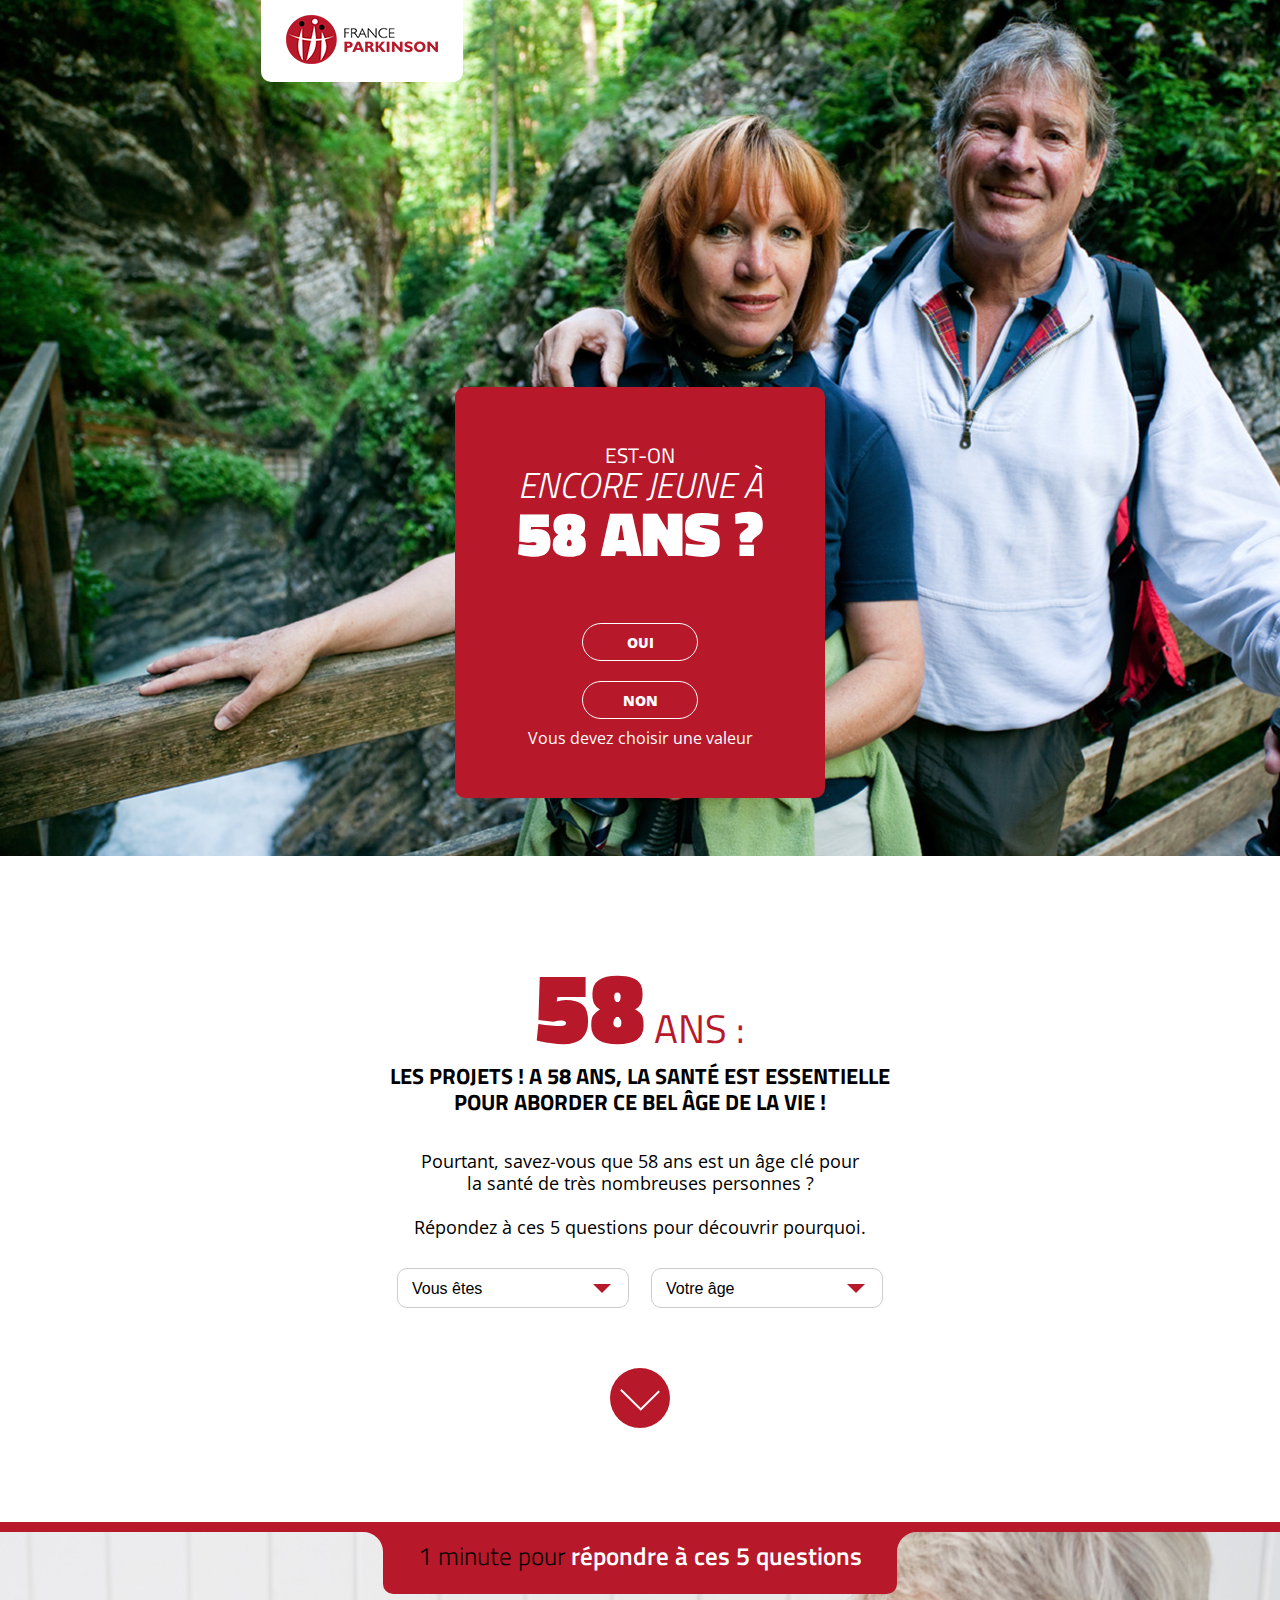
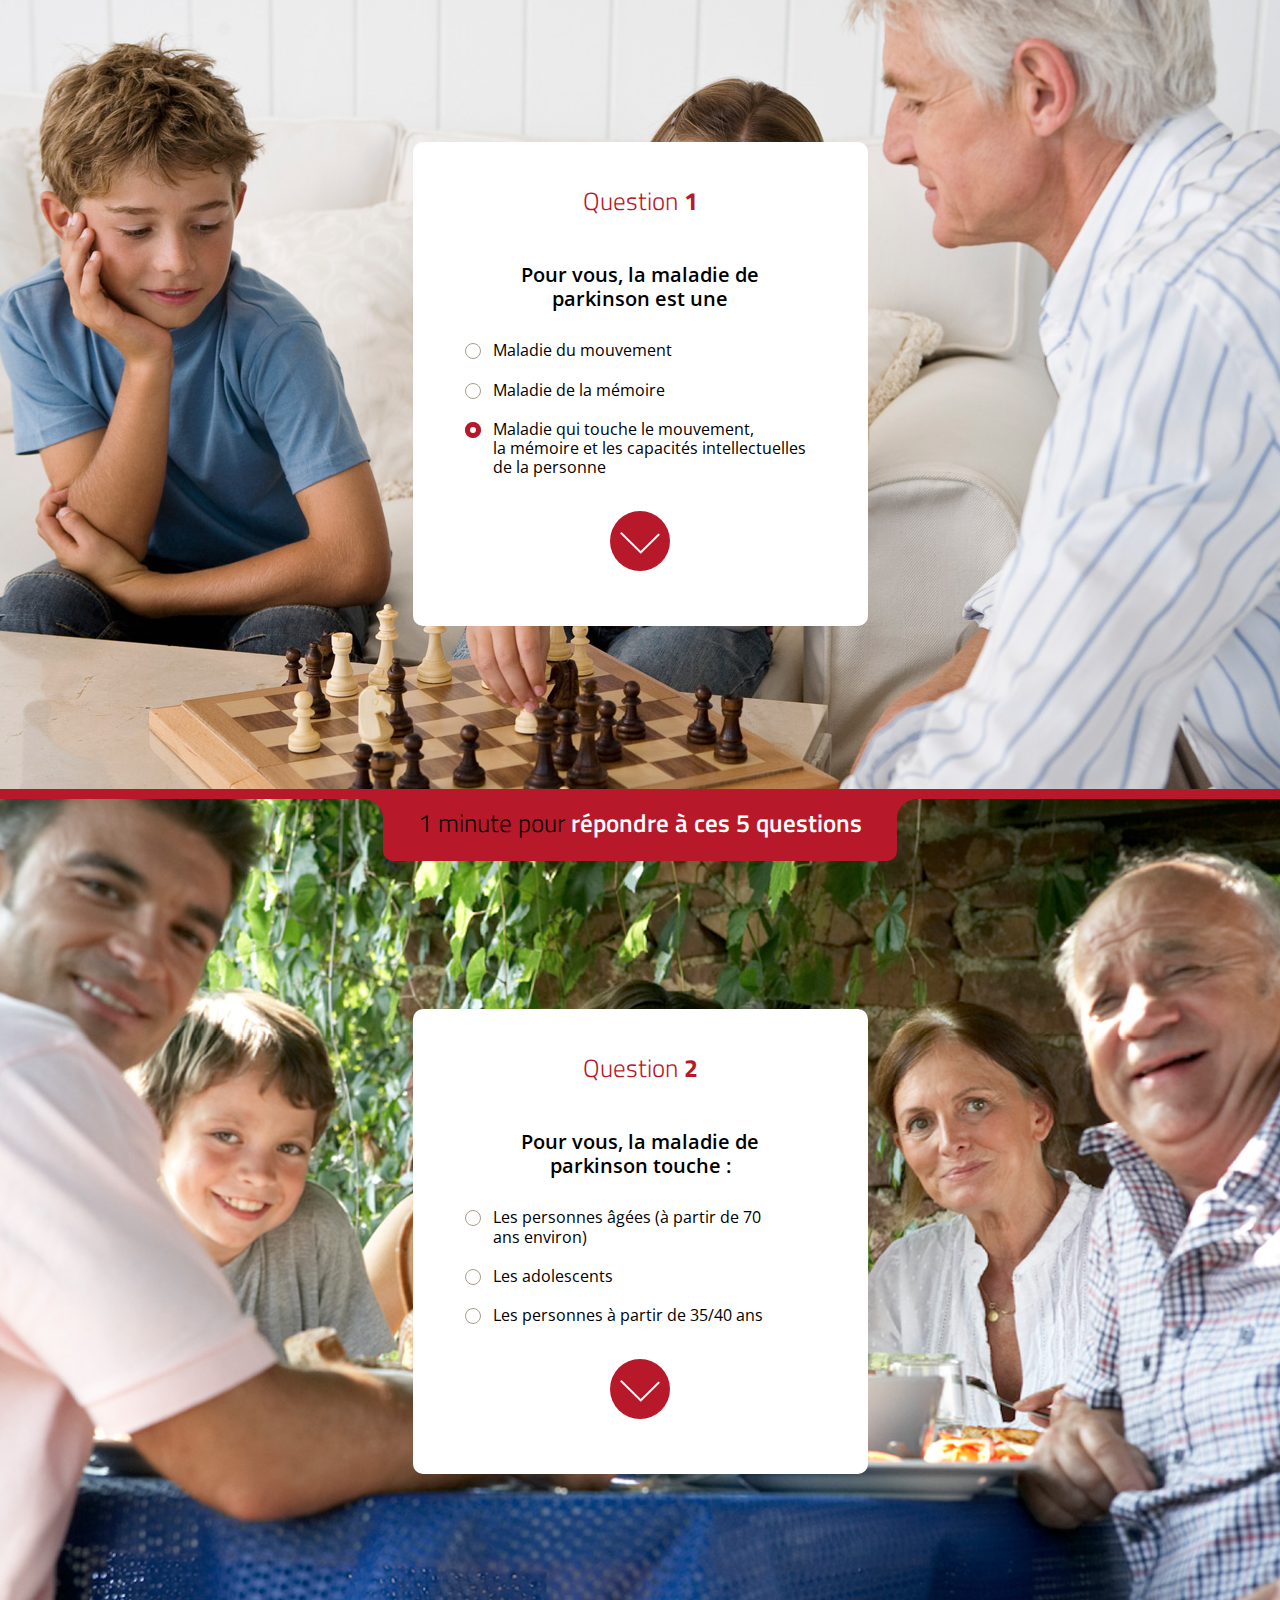
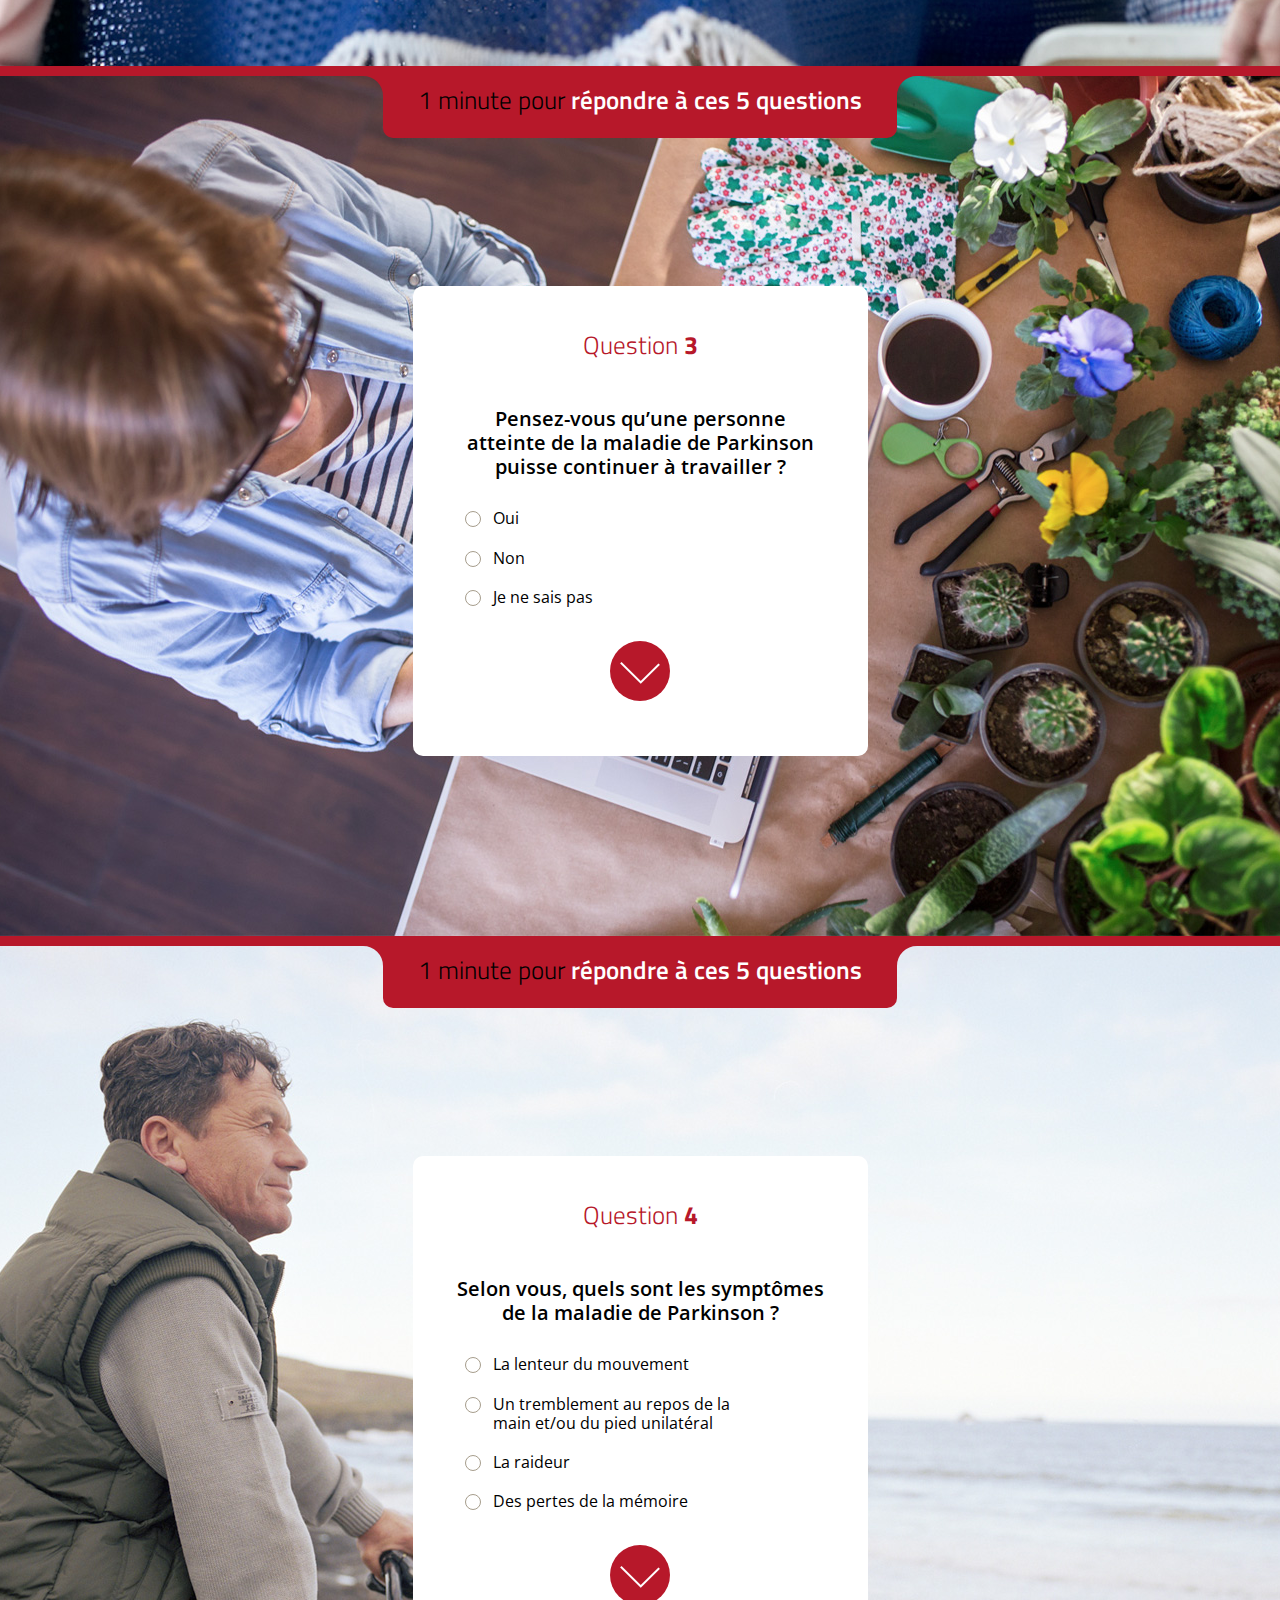
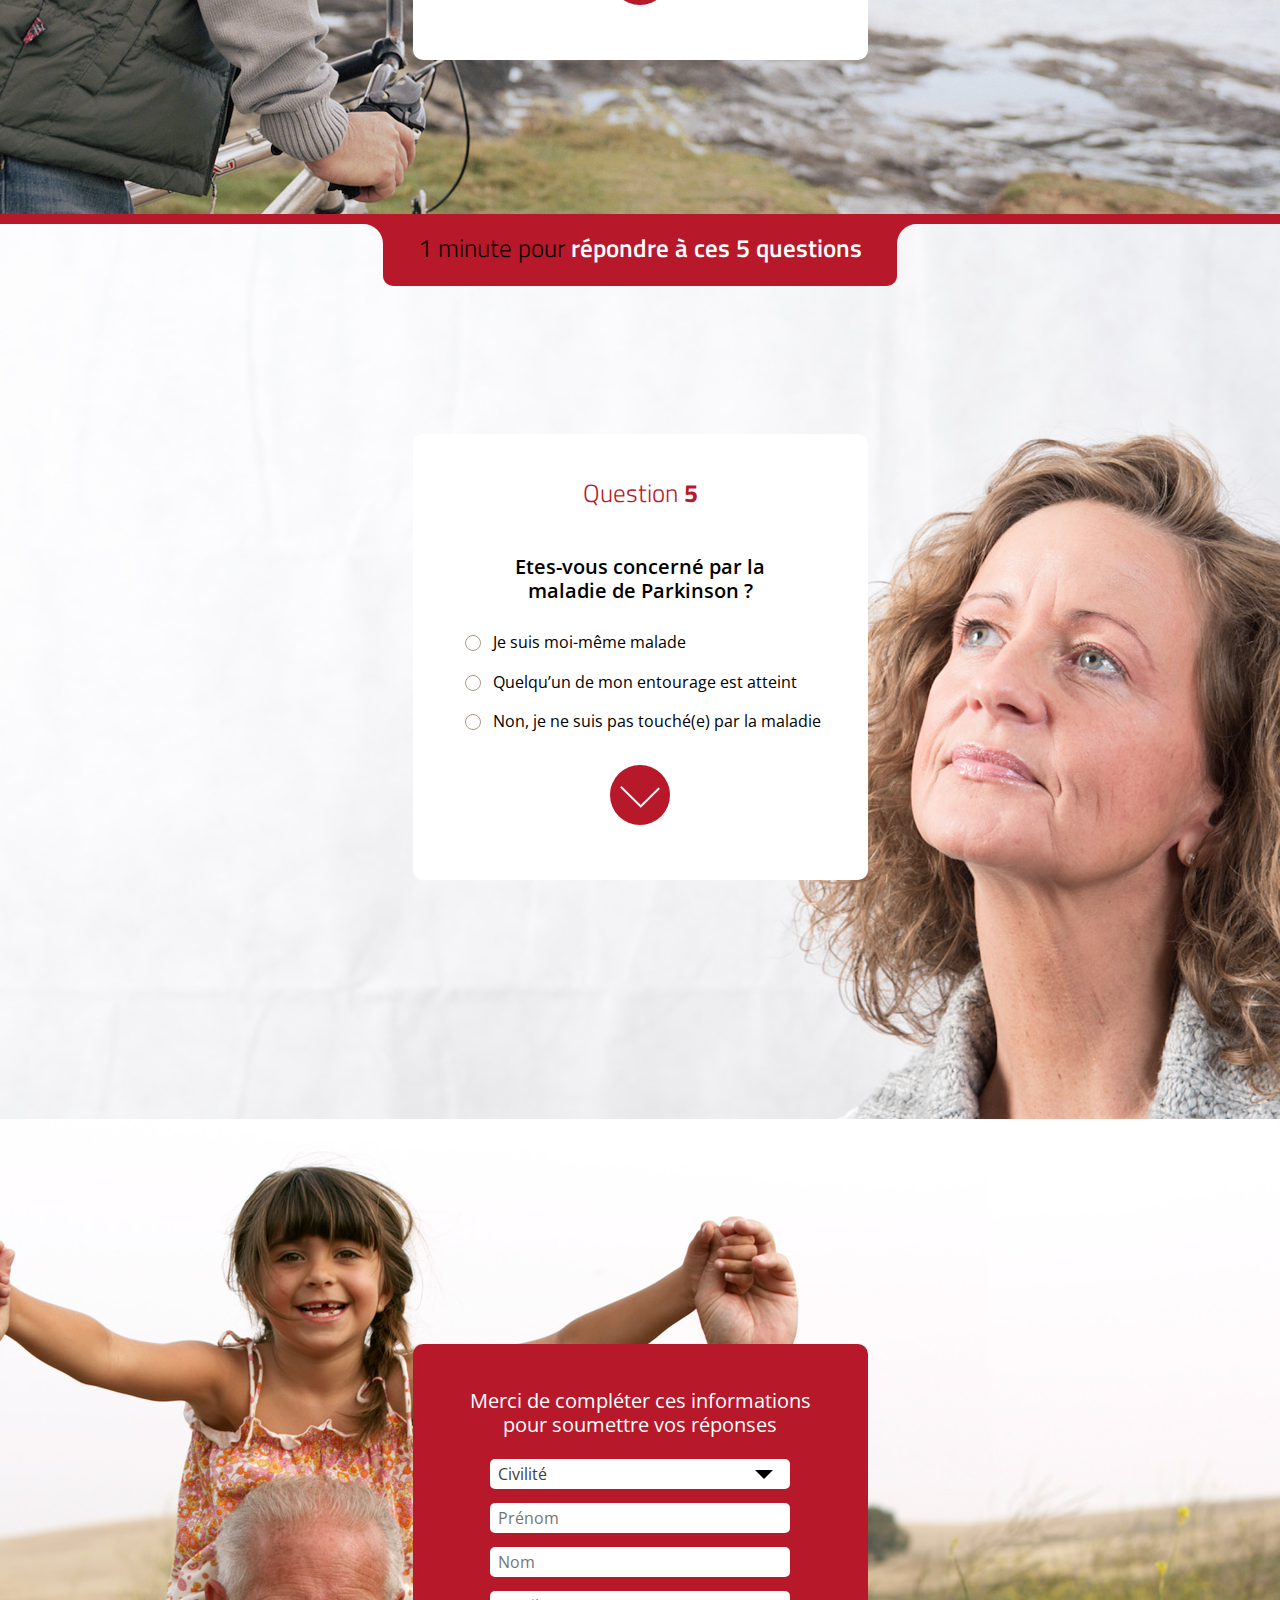
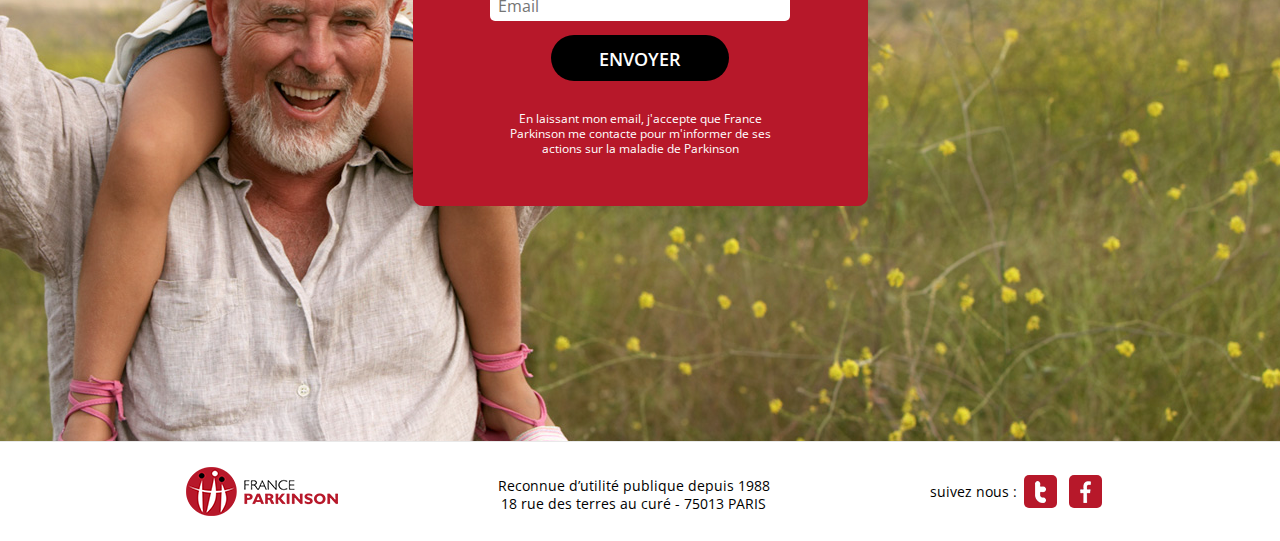
==== commit 430e8f51: "Update index.html" ====
--- a/index.html
+++ b/index.html
@@ -32,9 +32,9 @@
 			<span>58 ANS ?</span>
 		</h1>
 		<input name="jeune" id="jeune-01" type="radio" value="oui" required style="visibility: hidden;"/>
-		<label for="jeune-01" class="bt">oui</label>
+		<label for="jeune-01" class="bt" data-href="#intro">oui</label>
 		<input name="jeune" id="jeune-02" type="radio" value="non" required style="visibility: hidden;"/>
-		<label for="jeune-02" class="bt">non</label>
+		<label for="jeune-02" class="bt" data-href="#intro">non</label>
 		<p style="margin-top: 10px;" class="error-msg">Vous devez choisir une valeur</p>
 	</div>
 </section>
--- a/css/style.css
+++ b/css/style.css
@@ -1,1658 +1 @@
-@charset "UTF-8";
-/*---------------------------------------------------------------------------------------------------*/
-/*-_-_-_-_-_-_- typography -_-_-_-_-_-_- */
-/*---------------------------------------------------------------------------------------------------*/
-/*---------------------------------------------------------------------------------------------------*/
-/*-_-_-_-_-_-_- colors -_-_-_-_-_-_- */
-/*---------------------------------------------------------------------------------------------------*/
-/*---------------------------------------------------------------------------------------------------*/
-/*-_-_-_-_-_-_- spaces and width-_-_-_-_-_-_- */
-/*---------------------------------------------------------------------------------------------------*/
-/*---------------------------------------------------------------------------------------------------*/
-/*-_-_-_-_-_-_- media queries -_-_-_-_-_-_- */
-/*---------------------------------------------------------------------------------------------------*/
-/*---------------------------------------------------------------------------------------------------*/
-/*-_-_-_-_-_-_- usefuls class -_-_-_-_-_-_- */
-/*---------------------------------------------------------------------------------------------------*/
-/*-------------------------------------------------------- */
-/*-------------------------------------------------------- */
-/*-------------------------------------------------------- */
-/*-------------------------------------------------------- */
-/*-------------------------------------------------------- */
-/* exemple :
-@include font02 (30, $MontserratRegFontFamily);
-*/
-/*---------------------------------------------------------------------------------------------------*/
-/*-_-_-_-_-_-_- pictos (mixin à cause du problème avec extend à l'intérieur des media queries) -_-_-_-_-_-_- */
-/*---------------------------------------------------------------------------------------------------*/
-/*---------------------------------------------------------------------------------------------------*/
-/*-_-_-_-_-_-_- boutons -_-_-_-_-_-_- */
-/*---------------------------------------------------------------------------------------------------*/
-/* exemple
-@include btn-rounded(14px 10px, 5px, 14, $grayDark02);
-*/
-/*---------------------------------------------------------------------------------------------------*/
-/*-_-_-_-_-_-_- triangle -_-_-_-_-_-_- */
-/*---------------------------------------------------------------------------------------------------*/
-/*---------------------------------------------------------------------------------------------------*/
-/*-_-_-_-_-_-_- media queries -_-_-_-_-_-_- */
-/*---------------------------------------------------------------------------------------------------*/
-/* line 5, ../sass/base/_reset.scss */
-html, body, div, span, applet, object, iframe,
-h1, h2, h3, h4, h5, h6, p, blockquote, pre,
-a, abbr, acronym, address, big, cite, code,
-del, dfn, em, img, ins, kbd, q, s, samp,
-small, strike, strong, sub, sup, tt, var,
-b, u, i, center,
-dl, dt, dd, ol, ul, li,
-fieldset, form, label, legend,
-table, caption, tbody, tfoot, thead, tr, th, td,
-article, aside, canvas, details, embed,
-figure, figcaption, footer, header, hgroup,
-menu, nav, output, ruby, section, summary,
-time, mark, audio, video {
-  margin: 0;
-  padding: 0;
-  border: 0;
-  font-size: 100%;
-  font: inherit;
-  vertical-align: baseline;
-  -moz-box-sizing: border-box;
-  -webkit-box-sizing: border-box;
-  box-sizing: border-box;
-}
-
-/* line 26, ../sass/base/_reset.scss */
-strong, b {
-  font-weight: bold;
-}
-
-/* line 29, ../sass/base/_reset.scss */
-a {
-  text-decoration: none;
-}
-
-/* line 32, ../sass/base/_reset.scss */
-ul, ol {
-  list-style-type: none;
-}
-
-/* line 35, ../sass/base/_reset.scss */
-table {
-  border: 0;
-  border-spacing: 0;
-  empty-cells: show;
-  border-collapse: 0;
-}
-
-/* line 41, ../sass/base/_reset.scss */
-th, td {
-  text-align: left;
-  font-weight: normal;
-}
-
-/* line 45, ../sass/base/_reset.scss */
-html {
-  font-size: 100%;
-  -webkit-text-size-adjust: 100%;
-  -ms-text-size-adjust: 100%;
-}
-
-/* line 50, ../sass/base/_reset.scss */
-body {
-  font-size: 16px;
-  line-height: 1;
-  font-family: Arial, Verdana, Helvetica, sans-serif;
-}
-
-/* line 55, ../sass/base/_reset.scss */
-html,
-button,
-input,
-select,
-textarea {
-  font-family: sans-serif;
-}
-
-/* line 62, ../sass/base/_reset.scss */
-article,
-aside,
-details,
-figcaption,
-figure,
-footer,
-header,
-hgroup,
-main,
-nav,
-section,
-summary {
-  display: block;
-}
-
-/* line 76, ../sass/base/_reset.scss */
-h1, h2, h3, h4, h5 {
-  font-weight: normal;
-}
-
-/* line 79, ../sass/base/_reset.scss */
-img {
-  max-width: 100%;
-  height: auto;
-}
-
-/* line 83, ../sass/base/_reset.scss */
-button,
-input,
-select,
-textarea {
-  font-size: 100%;
-  border: 0;
-  vertical-align: baseline;
-  *vertical-align: middle;
-}
-
-/* line 92, ../sass/base/_reset.scss */
-button,
-input {
-  line-height: normal;
-}
-
-/* line 96, ../sass/base/_reset.scss */
-button,
-select {
-  text-transform: none;
-}
-
-/* line 100, ../sass/base/_reset.scss */
-input[type="text"],
-input[type="password"],
-input[type="number"] {
-  -webkit-appearance: textfield;
-  -moz-appearance: textfield;
-  border-radius: 0;
-}
-
-/* input[type="number"] {
-     -webkit-appearance: textfield;
-     -moz-appearance:textfield;
-} */
-/* line 111, ../sass/base/_reset.scss */
-input::-webkit-outer-spin-button,
-input::-webkit-inner-spin-button {
-  -webkit-appearance: none;
-  margin: 0;
-  /* <-- Apparently some margin are still there even though it's hidden */
-}
-
-/* line 116, ../sass/base/_reset.scss */
-button,
-html input[type="button"],
-input[type="reset"],
-input[type="submit"] {
-  -webkit-appearance: button;
-  cursor: pointer;
-  *overflow: visible;
-}
-
-/* line 124, ../sass/base/_reset.scss */
-button[disabled],
-html input[disabled] {
-  cursor: default;
-}
-
-/* line 128, ../sass/base/_reset.scss */
-input[type="checkbox"],
-input[type="radio"] {
-  -moz-box-sizing: border-box;
-  -webkit-box-sizing: border-box;
-  box-sizing: border-box;
-  padding: 0;
-  margin: 0;
-  *height: 13px;
-  *width: 13px;
-}
-
-/* line 138, ../sass/base/_reset.scss */
-input[type="search"] {
-  -webkit-appearance: textfield;
-  -moz-appearance: textfield;
-  -moz-box-sizing: content-box;
-  -webkit-box-sizing: content-box;
-  box-sizing: content-box;
-}
-
-/* line 145, ../sass/base/_reset.scss */
-textarea {
-  overflow: auto;
-  vertical-align: top;
-  resize: vertical;
-}
-
-/* line 150, ../sass/base/_reset.scss */
-fieldset {
-  border: 0;
-  margin: 0;
-  padding: 0;
-}
-
-/*---------------------------------------------------------------------------------------------------*/
-/*-_-_-_-_-_-_- styles desktop  -_-_-_-_-_-_- */
-/*---------------------------------------------------------------------------------------------------*/
-@media screen and (desktop: 0) {
-  /* line 163, ../sass/base/_reset.scss */
-  a:hover {
-    text-decoration: underline;
-  }
-}
-/*---------------------------------------------------------------------------------------------------*/
-/*-_-_-_-_-_-_- styles mobile -_-_-_-_-_-_- */
-/*---------------------------------------------------------------------------------------------------*/
-/*-_-_-_-_-_-_- classes utiles -_-_-_-_-_-_- */
-/* line 6, ../sass/common/_general.scss */
-.float-left {
-  float: left;
-}
-
-/* line 7, ../sass/common/_general.scss */
-.float-right {
-  float: right;
-}
-
-/* line 8, ../sass/common/_general.scss */
-.hidden {
-  overflow: hidden;
-  height: 0;
-}
-
-/* line 9, ../sass/common/_general.scss */
-.text-center {
-  text-align: center;
-}
-
-/* line 10, ../sass/common/_general.scss */
-.bold {
-  font-weight: bold;
-}
-
-/* line 11, ../sass/common/_general.scss */
-.text-underline {
-  text-decoration: underline;
-}
-/* line 13, ../sass/common/_general.scss */
-.text-underline:hover {
-  text-decoration: none;
-}
-
-/* line 16, ../sass/common/_general.scss */
-.bt-next:hover .arrow-white-01, #footer .box-follow .bt-share:hover i, #main .bt:hover, #main input[name='jeune']:checked + label, #form .bt-submit, #bottom .bt-don:hover {
-  -moz-transition: all 0.3s ease 0s;
-  -o-transition: all 0.3s ease 0s;
-  -webkit-transition: all 0.3s ease;
-  -webkit-transition-delay: 0s;
-  transition: all 0.3s ease 0s;
-}
-
-/* line 17, ../sass/common/_general.scss */
-.logo-france-parkinson {
-  text-indent: -9999px;
-  overflow: hidden;
-}
-
-/* line 20, ../sass/common/_general.scss */
-.page-center {
-  margin: 0 auto;
-  text-align: left;
-  position: relative;
-}
-/* line 17, ../sass/helpers/_mixins.scss */
-.page-center:before, .page-center:after {
-  content: "";
-  display: table;
-}
-/* line 22, ../sass/helpers/_mixins.scss */
-.page-center:after {
-  clear: both;
-}
-/* line 27, ../sass/helpers/_mixins.scss */
-.page-center {
-  zoom: 1;
-}
-
-/* line 22, ../sass/common/_general.scss */
-.bt-next {
-  width: 60px;
-  height: 60px;
-  line-height: 60px;
-  display: block;
-  margin: 0 auto;
-  -moz-border-radius: 60px;
-  -webkit-border-radius: 60px;
-  border-radius: 60px;
-  text-align: center;
-  background: #b7182a;
-}
-/* line 24, ../sass/common/_general.scss */
-.bt-next:hover .arrow-white-01 {
-  -moz-transform: rotate(360deg);
-  -ms-transform: rotate(360deg);
-  -webkit-transform: rotate(360deg);
-  transform: rotate(360deg);
-}
-
-/* line 31, ../sass/common/_general.scss */
-.form-line:not(.error) .error-msg {
-  display: none;
-}
-/* line 32, ../sass/common/_general.scss */
-.form-line.error .error-msg {
-  display: block;
-  font-size: 12px;
-  line-height: 14.4px;
-  font-size: 0.75rem;
-  line-height: 0.9rem;
-  padding-top: 4px;
-}
-
-/* line 36, ../sass/common/_general.scss */
-.box-main:not(.error) .error-msg {
-  display: none;
-}
-
-/* line 39, ../sass/common/_general.scss */
-.error select,
-.error input {
-  box-shadow: 0px 0px 2px 2px rgba(255, 0, 0, 0.5);
-}
-
-/* line 44, ../sass/common/_general.scss */
-.default-select,
-.form-select {
-  display: inline-block;
-  vertical-align: middle;
-  *vertical-align: auto;
-  *zoom: 1;
-  *display: inline;
-  position: relative;
-  background: #fff;
-}
-/* line 47, ../sass/common/_general.scss */
-.default-select::after,
-.form-select::after {
-  content: "";
-  display: inline-block;
-  top: 50%;
-  right: 17px;
-  bottom: auto;
-  left: auto;
-  z-index: 1;
-  position: absolute;
-  margin-top: -4px;
-}
-/* line 48, ../sass/common/_general.scss */
-.default-select select,
-.form-select select {
-  -moz-appearance: none;
-  -webkit-appearance: none;
-  position: relative;
-  z-index: 2;
-  background: none;
-  display: block;
-  width: 100%;
-}
-/* line 50, ../sass/common/_general.scss */
-.default-select select::-ms-expand,
-.form-select select::-ms-expand {
-  display: none;
-}
-
-/* line 53, ../sass/common/_general.scss */
-.default-select {
-  height: 40px;
-  width: 232px;
-  border: 1px solid #cccccc;
-  -moz-border-radius: 10px;
-  -webkit-border-radius: 10px;
-  border-radius: 10px;
-}
-/* line 55, ../sass/common/_general.scss */
-.default-select::after {
-  width: 0;
-  height: 0;
-  border-left: 9px solid transparent;
-  border-right: 9px solid transparent;
-  border-bottom: 9px solid transparent;
-  border-top: 9px solid #b7182a;
-}
-/* line 56, ../sass/common/_general.scss */
-.default-select select {
-  font-size: 16px;
-  line-height: 40px;
-  font-size: 1rem;
-  line-height: 2.5rem;
-  padding-left: 14px;
-  height: 40px;
-}
-
-/* line 58, ../sass/common/_general.scss */
-.form-select {
-  height: 30px;
-  max-width: 300px;
-  -moz-border-radius: 5px;
-  -webkit-border-radius: 5px;
-  border-radius: 5px;
-  display: inline-block;
-  width: 100%;
-}
-/* line 60, ../sass/common/_general.scss */
-.form-select::after {
-  width: 0;
-  height: 0;
-  border-left: 9px solid transparent;
-  border-right: 9px solid transparent;
-  border-bottom: 9px solid transparent;
-  border-top: 9px solid #000;
-}
-/* line 61, ../sass/common/_general.scss */
-.form-select select {
-  border: 0;
-  font-size: 16px;
-  line-height: 30px;
-  font-size: 1rem;
-  line-height: 1.875rem;
-  height: 30px;
-  padding-left: 8px;
-  color: #404040;
-  font-family: "Open Sans", Arial, Verdana, Helvetica, sans-serif;
-}
-
-/* line 64, ../sass/common/_general.scss */
-input[type="text"].input-txt,
-input[type="email"].input-txt {
-  font-size: 16px;
-  line-height: 30px;
-  font-size: 1rem;
-  line-height: 1.875rem;
-  height: 30px;
-  width: 100%;
-  max-width: 300px;
-  border: 0;
-  padding-left: 8px;
-  color: #404040;
-  font-family: "Open Sans", Arial, Verdana, Helvetica, sans-serif;
-  -moz-border-radius: 5px;
-  -webkit-border-radius: 5px;
-  border-radius: 5px;
-  padding-right: 8px;
-  -moz-box-sizing: border-box;
-  -webkit-box-sizing: border-box;
-  box-sizing: border-box;
-}
-
-/* line 67, ../sass/common/_general.scss */
-input[type="radio"] {
-  height: 16px;
-  width: 16px;
-  border: 6px solid red;
-}
-
-/* Cachons la case à cocher */
-/* line 73, ../sass/common/_general.scss */
-[type="checkbox"]:not(:checked),
-[type="checkbox"]:checked {
-  position: absolute;
-  left: -9999px;
-}
-
-/* on prépare le label */
-/* line 80, ../sass/common/_general.scss */
-[type="checkbox"]:not(:checked) + label,
-[type="checkbox"]:checked + label {
-  position: relative;
-  /* permet de positionner les pseudo-éléments */
-  padding-left: 25px;
-  /* fait un peu d'espace pour notre case à venir */
-  cursor: pointer;
-  /* affiche un curseur adapté */
-}
-
-/* Aspect des checkboxes */
-/* :before sert à créer la case à cocher */
-/* line 88, ../sass/common/_general.scss */
-[type="checkbox"]:not(:checked) + label:before,
-[type="checkbox"]:checked + label:before {
-  content: '';
-  position: absolute;
-  left: 0;
-  top: 2px;
-  width: 17px;
-  height: 17px;
-  /* dim. de la case */
-  border: 1px solid #aaa;
-  background: #f8f8f8;
-  border-radius: 3px;
-  /* angles arrondis */
-  box-shadow: inset 0 1px 3px rgba(0, 0, 0, 0.3);
-}
-
-/* Aspect général de la coche */
-/* line 101, ../sass/common/_general.scss */
-[type="checkbox"]:not(:checked) + label:after,
-[type="checkbox"]:checked + label:after {
-  content: '✔';
-  position: absolute;
-  top: 0;
-  left: 4px;
-  font-size: 14px;
-  color: #09ad7e;
-  transition: all .2s;
-  /* on prévoit une animation */
-}
-
-/* Aspect si "pas cochée" */
-/* line 111, ../sass/common/_general.scss */
-[type="checkbox"]:not(:checked) + label:after {
-  opacity: 0;
-  /* coche invisible */
-  transform: scale(0);
-  /* mise à l'échelle à 0 */
-}
-
-/* Aspect si "cochée" */
-/* line 116, ../sass/common/_general.scss */
-[type="checkbox"]:checked + label:after {
-  opacity: 1;
-  /* coche opaque */
-  transform: scale(1);
-  /* mise à l'échelle 1:1 */
-}
-
-/*---------------------------------------------------------------------------------------------------*/
-/*-_-_-_-_-_-_- styles desktop tous -_-_-_-_-_-_- */
-/*---------------------------------------------------------------------------------------------------*/
-@media screen and (min-width: 980px) {
-  /* line 126, ../sass/common/_general.scss */
-  .main-container {
-    width: 945px;
-  }
-}
-/* line 6, ../sass/common/_pictos.scss */
-[class*="picto-"],
-[class*="logo-"],
-[class*="arrow-"] {
-  display: inline-block;
-  vertical-align: middle;
-  *vertical-align: auto;
-  *zoom: 1;
-  *display: inline;
-  background-repeat: no-repeat;
-  background-position: 0 0;
-}
-
-/* arrows */
-/* line 11, ../sass/common/_pictos.scss */
-.arrow-white-01 {
-  width: 40px;
-  height: 22px;
-  background-image: url(../images/arrow-white-01.png);
-}
-
-/* pictos */
-/* line 14, ../sass/common/_pictos.scss */
-.picto-facebook {
-  width: 11px;
-  height: 22px;
-  background-image: url(../images/picto-facebook.png);
-}
-
-/* line 15, ../sass/common/_pictos.scss */
-.picto-twitter {
-  width: 11px;
-  height: 22px;
-  background-image: url(../images/picto-twitter.png);
-}
-
-/* line 16, ../sass/common/_pictos.scss */
-.picto-euro {
-  width: 25px;
-  height: 25px;
-  background-image: url(../images/picto-euro.png);
-}
-
-/* line 17, ../sass/common/_pictos.scss */
-.picto-heart {
-  width: 22px;
-  height: 22px;
-  background-image: url(../images/picto-heart.png);
-}
-
-/* line 18, ../sass/common/_pictos.scss */
-.picto-info {
-  width: 25px;
-  height: 25px;
-  background-image: url(../images/picto-info.png);
-}
-
-/* line 19, ../sass/common/_pictos.scss */
-.picto-stop {
-  width: 17px;
-  height: 28px;
-  background-image: url(../images/picto-stop.png);
-}
-
-/* logos */
-/* line 22, ../sass/common/_pictos.scss */
-.logo-france-parkinson {
-  width: 152px;
-  height: 49px;
-  background-image: url(../images/logo-france-parkinson.png);
-}
-
-/* line 6, ../sass/layout/_header.scss */
-#header .container-logo {
-  margin-left: 93px;
-  padding: 15px 25px 18px;
-  background: #fff;
-  display: inline-block;
-  -moz-border-radius: 0 0 10px 10px;
-  -webkit-border-radius: 0;
-  border-radius: 0 0 10px 10px;
-}
-
-/* line 9, ../sass/layout/_header.scss */
-.box-one-minute {
-  top: 0;
-  right: auto;
-  bottom: auto;
-  left: 0;
-  z-index: auto;
-  position: absolute;
-  width: 100%;
-  text-align: center;
-  border-top: 10px solid #b7182a;
-}
-/* line 11, ../sass/layout/_header.scss */
-.box-one-minute .txt {
-  display: inline-block;
-  padding: 15px 35px 28px 35px;
-  background: #b7182a;
-  color: #fff;
-  font-size: 25px;
-  font-size: 1.5625rem;
-  font-family: "Titillium Web", Arial, Verdana, Helvetica, sans-serif;
-  font-weight: 600;
-  -moz-border-radius: 0 0 10px 10px;
-  -webkit-border-radius: 0;
-  border-radius: 0 0 10px 10px;
-  position: relative;
-}
-/* line 13, ../sass/layout/_header.scss */
-.box-one-minute .txt .black {
-  color: #000;
-  font-weight: 300;
-}
-/* line 14, ../sass/layout/_header.scss */
-.box-one-minute .txt .corner-left,
-.box-one-minute .txt .corner-right {
-  z-index: 1;
-  position: absolute;
-  height: 50px;
-  width: 50px;
-  overflow: hidden;
-  top: -10px;
-}
-/* line 17, ../sass/layout/_header.scss */
-.box-one-minute .txt .corner-left:after,
-.box-one-minute .txt .corner-right:after {
-  content: '';
-  z-index: 1;
-  position: absolute;
-  top: -20px;
-  height: 40px;
-  width: 40px;
-  background: transparent;
-  border: solid 30px #b7182a;
-}
-/* line 19, ../sass/layout/_header.scss */
-.box-one-minute .txt .corner-left {
-  left: -40px;
-}
-/* line 21, ../sass/layout/_header.scss */
-.box-one-minute .txt .corner-left:after {
-  right: -20px;
-  -moz-border-radius: 0 50% 0 0;
-  -webkit-border-radius: 0;
-  border-radius: 0 50% 0 0;
-}
-/* line 23, ../sass/layout/_header.scss */
-.box-one-minute .txt .corner-right {
-  right: -40px;
-}
-/* line 25, ../sass/layout/_header.scss */
-.box-one-minute .txt .corner-right:after {
-  left: -20px;
-  -moz-border-radius: 50% 0 0 0;
-  -webkit-border-radius: 50%;
-  border-radius: 50% 0 0 0;
-}
-
-/*---------------------------------------------------------------------------------------------------*/
-/*-_-_-_-_-_-_- styles desktop tous et tablette - deskblet -_-_-_-_-_-_- */
-/*---------------------------------------------------------------------------------------------------*/
-@media screen and (min-width: 768px) {
-  /* line 37, ../sass/layout/_header.scss */
-  .box-one-minute .txt {
-    padding: 15px 35px 28px 35px;
-    font-size: 25px;
-    font-size: 1.5625rem;
-  }
-}
-/*---------------------------------------------------------------------------------------------------*/
-/*-_-_-_-_-_-_- styles mobile -_-_-_-_-_-_- */
-/*---------------------------------------------------------------------------------------------------*/
-@media screen and (max-width: 767px) {
-  /* line 49, ../sass/layout/_header.scss */
-  .box-one-minute .txt {
-    padding: 5px 25px 15px 25px;
-    font-size: 22px;
-    line-height: 26.4px;
-    font-size: 1.375rem;
-    line-height: 1.65rem;
-  }
-}
-/* line 6, ../sass/layout/_footer.scss */
-#footer {
-  background: #fff;
-  padding: 25px 0;
-  text-align: center;
-  border-top: 1px solid #e9e9e9;
-}
-/* line 8, ../sass/layout/_footer.scss */
-#footer .container-logo {
-  float: left;
-  margin-left: 18px;
-  text-align: left;
-}
-/* line 9, ../sass/layout/_footer.scss */
-#footer .txt {
-  font-size: 14px;
-  line-height: 18px;
-  font-size: 0.875rem;
-  line-height: 1.125rem;
-}
-/* line 11, ../sass/layout/_footer.scss */
-#footer .txt.center {
-  text-align: center;
-  margin-top: 10px;
-}
-/* line 13, ../sass/layout/_footer.scss */
-#footer .box-follow {
-  float: right;
-  text-align: left;
-}
-/* line 15, ../sass/layout/_footer.scss */
-#footer .box-follow .txt {
-  margin-right: 3px;
-}
-/* line 16, ../sass/layout/_footer.scss */
-#footer .box-follow .bt-share {
-  display: inline-block;
-  vertical-align: middle;
-  *vertical-align: auto;
-  *zoom: 1;
-  *display: inline;
-  margin-right: 8px;
-  width: 33px;
-  height: 33px;
-  line-height: 30px;
-  -moz-border-radius: 5px;
-  -webkit-border-radius: 5px;
-  border-radius: 5px;
-  text-align: center;
-  background: #b7182a;
-}
-/* line 18, ../sass/layout/_footer.scss */
-#footer .box-follow .bt-share:hover i {
-  -moz-transform: rotate(360deg);
-  -ms-transform: rotate(360deg);
-  -webkit-transform: rotate(360deg);
-  transform: rotate(360deg);
-}
-
-/*---------------------------------------------------------------------------------------------------*/
-/*-_-_-_-_-_-_- styles desktop tous et tablette - deskblet -_-_-_-_-_-_- */
-/*---------------------------------------------------------------------------------------------------*/
-@media screen and (min-width: 768px) {
-  /* line 29, ../sass/layout/_footer.scss */
-  #footer .box-follow {
-    margin-right: 3px;
-    margin-top: 8px;
-  }
-  /* line 31, ../sass/layout/_footer.scss */
-  #footer .box-follow .txt {
-    display: inline-block;
-    vertical-align: middle;
-    *vertical-align: auto;
-    *zoom: 1;
-    *display: inline;
-  }
-}
-/*---------------------------------------------------------------------------------------------------*/
-/*-_-_-_-_-_-_- styles desktop tous -_-_-_-_-_-_- */
-/*---------------------------------------------------------------------------------------------------*/
-/*---------------------------------------------------------------------------------------------------*/
-/*-_-_-_-_-_-_- styles desktop large-_-_-_-_-_-_- */
-/*---------------------------------------------------------------------------------------------------*/
-/*---------------------------------------------------------------------------------------------------*/
-/*-_-_-_-_-_-_- styles desktop petit et tablette -_-_-_-_-_-_- */
-/*---------------------------------------------------------------------------------------------------*/
-/*---------------------------------------------------------------------------------------------------*/
-/*-_-_-_-_-_-_- styles desktop petit -_-_-_-_-_-_- */
-/*---------------------------------------------------------------------------------------------------*/
-/*---------------------------------------------------------------------------------------------------*/
-/*-_-_-_-_-_-_- styles tablette -_-_-_-_-_-_- */
-/*---------------------------------------------------------------------------------------------------*/
-/*---------------------------------------------------------------------------------------------------*/
-/*-_-_-_-_-_-_- styles tablette et mobile - tabile -_-_-_-_-_-_- */
-/*---------------------------------------------------------------------------------------------------*/
-/*---------------------------------------------------------------------------------------------------*/
-/*-_-_-_-_-_-_- styles mobile -_-_-_-_-_-_- */
-/*---------------------------------------------------------------------------------------------------*/
-@media screen and (max-width: 767px) {
-  /* line 96, ../sass/layout/_footer.scss */
-  #footer .txt.center {
-    width: 100%;
-    clear: both;
-    padding-top: 15px;
-  }
-  /* line 98, ../sass/layout/_footer.scss */
-  #footer .box-follow {
-    margin-right: 18px;
-    margin-top: -3px;
-  }
-  /* line 100, ../sass/layout/_footer.scss */
-  #footer .box-follow .txt {
-    display: block;
-    margin-bottom: 5px;
-  }
-}
-/* line 5, ../sass/modules/_main.scss */
-#main {
-  background: url(../images/bg-main.jpg) no-repeat center top;
-  height: 856px;
-  position: relative;
-  overflow: hidden;
-}
-/* line 7, ../sass/modules/_main.scss */
-#main .box-main {
-  width: 370px;
-  padding: 70px 0 58px 0;
-  background: #b7182a;
-  color: #fff;
-  text-align: center;
-  -moz-border-radius: 10px;
-  -webkit-border-radius: 10px;
-  border-radius: 10px;
-  top: auto;
-  right: auto;
-  bottom: 115px;
-  left: 50%;
-  z-index: auto;
-  position: absolute;
-  margin-left: -185px;
-}
-/* line 9, ../sass/modules/_main.scss */
-#main .box-main .title {
-  font-family: "Titillium Web", Arial, Verdana, Helvetica, sans-serif;
-  text-transform: uppercase;
-  margin-bottom: 45px;
-}
-/* line 11, ../sass/modules/_main.scss */
-#main .box-main .title span {
-  display: block;
-}
-/* line 12, ../sass/modules/_main.scss */
-#main .box-main .title span:first-child {
-  font-size: 21px;
-  line-height: 16px;
-  font-size: 1.3125rem;
-  line-height: 1rem;
-}
-/* line 13, ../sass/modules/_main.scss */
-#main .box-main .title span:first-child + span {
-  font-size: 36px;
-  line-height: 43.2px;
-  font-size: 2.25rem;
-  line-height: 2.7rem;
-  font-weight: 300;
-  font-style: italic;
-}
-/* line 14, ../sass/modules/_main.scss */
-#main .box-main .title span:first-child + span + span {
-  font-size: 63px;
-  line-height: 53px;
-  font-size: 3.9375rem;
-  line-height: 3.3125rem;
-  font-weight: 900;
-}
-/* line 17, ../sass/modules/_main.scss */
-#main .bt {
-  width: 116px;
-  height: 38px;
-  display: block;
-  margin: 0 auto;
-  border: 1px solid #fff;
-  -moz-border-radius: 38px;
-  -webkit-border-radius: 38px;
-  border-radius: 38px;
-  text-align: center;
-  color: #fff;
-  font-size: 14px;
-  line-height: 38px;
-  font-size: 0.875rem;
-  line-height: 2.375rem;
-  font-weight: 800;
-  text-transform: uppercase;
-  background: #b7182a;
-}
-/* line 19, ../sass/modules/_main.scss */
-#main .bt:hover {
-  color: #b7182a;
-  background: #fff;
-}
-/* line 21, ../sass/modules/_main.scss */
-#main input[name='jeune']:checked + label {
-  color: #b7182a;
-  background: #fff;
-}
-/* line 26, ../sass/modules/_main.scss */
-#main .box-thanks {
-  width: 100%;
-  padding: 35px 10px;
-  background: #b7182a;
-  color: #fff;
-  text-align: center;
-  top: auto;
-  right: auto;
-  bottom: 0;
-  left: 0;
-  z-index: auto;
-  position: absolute;
-}
-/* line 28, ../sass/modules/_main.scss */
-#main .box-thanks .title {
-  font-family: "Open Sans", Arial, Verdana, Helvetica, sans-serif;
-  text-transform: uppercase;
-}
-/* line 30, ../sass/modules/_main.scss */
-#main .box-thanks .title span {
-  font-weight: 800;
-  display: block;
-  margin-bottom: 12px;
-}
-
-/*---------------------------------------------------------------------------------------------------*/
-/*-_-_-_-_-_-_- styles desktop tous et tablette - deskblet -_-_-_-_-_-_- */
-/*---------------------------------------------------------------------------------------------------*/
-@media screen and (min-width: 768px) {
-  /* line 43, ../sass/modules/_main.scss */
-  #main .box-thanks .title {
-    font-size: 25px;
-    line-height: 30px;
-    font-size: 1.5625rem;
-    line-height: 1.875rem;
-  }
-  /* line 45, ../sass/modules/_main.scss */
-  #main .box-thanks .title span {
-    font-size: 50px;
-    line-height: 40px;
-    font-size: 3.125rem;
-    line-height: 2.5rem;
-  }
-}
-/*---------------------------------------------------------------------------------------------------*/
-/*-_-_-_-_-_-_- styles mobile -_-_-_-_-_-_- */
-/*---------------------------------------------------------------------------------------------------*/
-@media screen and (max-width: 767px) {
-  /* line 60, ../sass/modules/_main.scss */
-  #main .box-thanks .title {
-    font-size: 20px;
-    line-height: 24px;
-    font-size: 1.25rem;
-    line-height: 1.5rem;
-  }
-  /* line 62, ../sass/modules/_main.scss */
-  #main .box-thanks .title span {
-    font-size: 40px;
-    line-height: 30px;
-    font-size: 2.5rem;
-    line-height: 1.875rem;
-  }
-}
-/* line 5, ../sass/modules/_intro.scss */
-#intro {
-  text-align: center;
-  background: #fff;
-  position: relative;
-  overflow: hidden;
-}
-/* line 7, ../sass/modules/_intro.scss */
-#intro .title {
-  margin-bottom: 25px;
-  font-family: "Titillium Web", Arial, Verdana, Helvetica, sans-serif;
-  text-transform: uppercase;
-  color: #b7182a;
-}
-/* line 9, ../sass/modules/_intro.scss */
-#intro .title span {
-  font-weight: 900;
-}
-/* line 11, ../sass/modules/_intro.scss */
-#intro .subtitle {
-  font-family: "Titillium Web", Arial, Verdana, Helvetica, sans-serif;
-  font-weight: 700;
-  text-transform: uppercase;
-  margin-bottom: 35px;
-}
-/* line 13, ../sass/modules/_intro.scss */
-#intro .subtitle span {
-  display: block;
-}
-/* line 15, ../sass/modules/_intro.scss */
-#intro .txt {
-  margin-bottom: 30px;
-}
-/* line 17, ../sass/modules/_intro.scss */
-#intro .txt span {
-  display: block;
-}
-/* line 19, ../sass/modules/_intro.scss */
-#intro .container-select {
-  margin-bottom: 50px;
-}
-/* line 21, ../sass/modules/_intro.scss */
-#intro .container-select .default-select {
-  margin: 0 9px 10px 9px;
-}
-
-/*---------------------------------------------------------------------------------------------------*/
-/*-_-_-_-_-_-_- styles desktop tous et tablette - deskblet -_-_-_-_-_-_- */
-/*---------------------------------------------------------------------------------------------------*/
-@media screen and (min-width: 768px) {
-  /* line 31, ../sass/modules/_intro.scss */
-  #intro {
-    padding-bottom: 94px;
-  }
-  /* line 33, ../sass/modules/_intro.scss */
-  #intro .title {
-    margin-top: 120px;
-    font-size: 40px;
-    font-size: 2.5rem;
-  }
-  /* line 35, ../sass/modules/_intro.scss */
-  #intro .title span {
-    font-size: 100px;
-    line-height: 60px;
-    font-size: 6.25rem;
-    line-height: 3.75rem;
-  }
-  /* line 37, ../sass/modules/_intro.scss */
-  #intro .subtitle {
-    font-size: 22px;
-    line-height: 26px;
-    font-size: 1.375rem;
-    line-height: 1.625rem;
-  }
-  /* line 38, ../sass/modules/_intro.scss */
-  #intro .txt {
-    font-size: 18px;
-    line-height: 22px;
-    font-size: 1.125rem;
-    line-height: 1.375rem;
-  }
-}
-/*---------------------------------------------------------------------------------------------------*/
-/*-_-_-_-_-_-_- styles mobile -_-_-_-_-_-_- */
-/*---------------------------------------------------------------------------------------------------*/
-@media screen and (max-width: 767px) {
-  /* line 49, ../sass/modules/_intro.scss */
-  #intro {
-    padding: 0 15px 50px 15px;
-  }
-  /* line 51, ../sass/modules/_intro.scss */
-  #intro .title {
-    margin-top: 30px;
-    font-size: 30px;
-    font-size: 1.875rem;
-  }
-  /* line 53, ../sass/modules/_intro.scss */
-  #intro .title span {
-    font-size: 80px;
-    line-height: 40px;
-    font-size: 5rem;
-    line-height: 2.5rem;
-  }
-  /* line 55, ../sass/modules/_intro.scss */
-  #intro .subtitle {
-    font-size: 20px;
-    line-height: 24px;
-    font-size: 1.25rem;
-    line-height: 1.5rem;
-  }
-  /* line 56, ../sass/modules/_intro.scss */
-  #intro .txt {
-    font-size: 16px;
-    line-height: 20px;
-    font-size: 1rem;
-    line-height: 1.25rem;
-  }
-}
-/* line 5, ../sass/modules/_question.scss */
-.question {
-  position: relative;
-  overflow: hidden;
-}
-/* line 7, ../sass/modules/_question.scss */
-.question .box-question {
-  max-width: 455px;
-  margin: 0 auto;
-  background: #fff;
-  color: #000;
-  -moz-border-radius: 10px;
-  -webkit-border-radius: 10px;
-  border-radius: 10px;
-  margin-top: 220px;
-}
-/* line 9, ../sass/modules/_question.scss */
-.question .box-question .number {
-  color: #b7182a;
-  font-family: "Titillium Web", Arial, Verdana, Helvetica, sans-serif;
-  font-weight: 300;
-  font-size: 25px;
-  font-size: 1.5625rem;
-  text-align: center;
-}
-/* line 11, ../sass/modules/_question.scss */
-.question .box-question .number span {
-  font-weight: 700;
-}
-/* line 13, ../sass/modules/_question.scss */
-.question .box-question .title {
-  font-weight: 600;
-  margin-bottom: 30px;
-  text-align: center;
-}
-/* line 15, ../sass/modules/_question.scss */
-.question .box-question .title + .form-line {
-  margin-top: 0;
-}
-/* line 18, ../sass/modules/_question.scss */
-.question .form-line {
-  margin-top: 20px;
-}
-/* line 20, ../sass/modules/_question.scss */
-.question .form-line input[type="radio"] {
-  float: left;
-  display: block;
-  margin-top: 3px;
-}
-/* line 21, ../sass/modules/_question.scss */
-.question .form-line label {
-  margin-left: 28px;
-  display: block;
-}
-/* line 23, ../sass/modules/_question.scss */
-.question .bt-next {
-  margin-top: 34px;
-}
-/* line 25, ../sass/modules/_question.scss */
-.question#question-01 {
-  background: url(../images/bg-question-01.jpg) no-repeat center top;
-  height: 867px;
-}
-/* line 26, ../sass/modules/_question.scss */
-.question#question-02 {
-  background: url(../images/bg-question-02.jpg) no-repeat center top;
-  height: 877px;
-}
-/* line 27, ../sass/modules/_question.scss */
-.question#question-03 {
-  background: url(../images/bg-question-03.jpg) no-repeat center top;
-  height: 870px;
-}
-/* line 28, ../sass/modules/_question.scss */
-.question#question-04 {
-  background: url(../images/bg-question-04.jpg) no-repeat center top;
-  height: 878px;
-}
-/* line 29, ../sass/modules/_question.scss */
-.question#question-05 {
-  background: url(../images/bg-question-05.jpg) no-repeat center top;
-  height: 905px;
-}
-
-/*---------------------------------------------------------------------------------------------------*/
-/*-_-_-_-_-_-_- styles desktop tous et tablette - deskblet -_-_-_-_-_-_- */
-/*---------------------------------------------------------------------------------------------------*/
-@media screen and (min-width: 768px) {
-  /* line 40, ../sass/modules/_question.scss */
-  .question#question-01 .box-question .title {
-    padding: 0 90px;
-  }
-  /* line 41, ../sass/modules/_question.scss */
-  .question#question-01 .form-line {
-    margin-right: 52px;
-  }
-  /* line 44, ../sass/modules/_question.scss */
-  .question#question-02 .box-question .title {
-    padding: 0 90px;
-  }
-  /* line 45, ../sass/modules/_question.scss */
-  .question#question-02 .form-line {
-    margin-right: 92px;
-  }
-  /* line 48, ../sass/modules/_question.scss */
-  .question#question-03 .box-question .title {
-    padding: 0 50px;
-  }
-  /* line 51, ../sass/modules/_question.scss */
-  .question#question-04 .box-question .title {
-    padding: 0 40px;
-  }
-  /* line 52, ../sass/modules/_question.scss */
-  .question#question-04 .form-line {
-    margin-right: 130px;
-  }
-  /* line 55, ../sass/modules/_question.scss */
-  .question#question-05 .box-question .title {
-    padding: 0 90px;
-  }
-  /* line 57, ../sass/modules/_question.scss */
-  .question .box-question {
-    padding-bottom: 55px;
-    padding-top: 50px;
-  }
-  /* line 59, ../sass/modules/_question.scss */
-  .question .box-question .number {
-    margin-bottom: 52px;
-  }
-  /* line 60, ../sass/modules/_question.scss */
-  .question .box-question .title {
-    font-size: 20px;
-    line-height: 24px;
-    font-size: 1.25rem;
-    line-height: 1.5rem;
-  }
-  /* line 62, ../sass/modules/_question.scss */
-  .question .form-line {
-    margin-left: 52px;
-  }
-}
-/*---------------------------------------------------------------------------------------------------*/
-/*-_-_-_-_-_-_- styles desktop tous -_-_-_-_-_-_- */
-/*---------------------------------------------------------------------------------------------------*/
-/*---------------------------------------------------------------------------------------------------*/
-/*-_-_-_-_-_-_- styles desktop large-_-_-_-_-_-_- */
-/*---------------------------------------------------------------------------------------------------*/
-/*---------------------------------------------------------------------------------------------------*/
-/*-_-_-_-_-_-_- styles desktop petit et tablette -_-_-_-_-_-_- */
-/*---------------------------------------------------------------------------------------------------*/
-/*---------------------------------------------------------------------------------------------------*/
-/*-_-_-_-_-_-_- styles desktop petit -_-_-_-_-_-_- */
-/*---------------------------------------------------------------------------------------------------*/
-/*---------------------------------------------------------------------------------------------------*/
-/*-_-_-_-_-_-_- styles tablette -_-_-_-_-_-_- */
-/*---------------------------------------------------------------------------------------------------*/
-/*---------------------------------------------------------------------------------------------------*/
-/*-_-_-_-_-_-_- styles tablette et mobile - tabile -_-_-_-_-_-_- */
-/*---------------------------------------------------------------------------------------------------*/
-/*---------------------------------------------------------------------------------------------------*/
-/*-_-_-_-_-_-_- styles mobile -_-_-_-_-_-_- */
-/*---------------------------------------------------------------------------------------------------*/
-@media screen and (max-width: 767px) {
-  /* line 124, ../sass/modules/_question.scss */
-  .question {
-    padding: 0 15px;
-  }
-  /* line 126, ../sass/modules/_question.scss */
-  .question .box-question {
-    padding-bottom: 30px;
-    padding-top: 30px;
-  }
-  /* line 128, ../sass/modules/_question.scss */
-  .question .box-question .number {
-    margin-bottom: 30px;
-  }
-  /* line 129, ../sass/modules/_question.scss */
-  .question .box-question .title {
-    padding: 0 20px;
-    font-size: 18px;
-    line-height: 22px;
-    font-size: 1.125rem;
-    line-height: 1.375rem;
-  }
-  /* line 131, ../sass/modules/_question.scss */
-  .question .form-line {
-    margin-right: 15px;
-    margin-left: 30px;
-  }
-}
-/* line 5, ../sass/modules/_form.scss */
-#form {
-  background: url(../images/bg-form.jpg) no-repeat center top;
-  height: 922px;
-  position: relative;
-  overflow: hidden;
-}
-/* line 7, ../sass/modules/_form.scss */
-#form .box-form {
-  max-width: 455px;
-  background: #b7182a;
-  color: #fff;
-  text-align: center;
-  -moz-border-radius: 10px;
-  -webkit-border-radius: 10px;
-  border-radius: 10px;
-  margin-top: 225px;
-}
-/* line 9, ../sass/modules/_form.scss */
-#form .box-form .txt {
-  margin-bottom: 22px;
-}
-/* line 10, ../sass/modules/_form.scss */
-#form .box-form .form-line {
-  margin-bottom: 14px;
-}
-/* line 12, ../sass/modules/_form.scss */
-#form .bt-submit {
-  width: 178px;
-  height: 46px;
-  display: block;
-  margin: 0 auto;
-  border: 0;
-  -moz-border-radius: 46px;
-  -webkit-border-radius: 46px;
-  border-radius: 46px;
-  text-align: center;
-  color: #fff;
-  font-size: 18px;
-  line-height: 46px;
-  font-size: 1.125rem;
-  line-height: 2.875rem;
-  font-weight: 600;
-  text-transform: uppercase;
-  background: #000;
-  font-family: "Open Sans", Arial, Verdana, Helvetica, sans-serif;
-  margin-bottom: 30px;
-}
-/* line 14, ../sass/modules/_form.scss */
-#form .bt-submit:hover {
-  color: #000;
-  background: #fff;
-}
-/* line 16, ../sass/modules/_form.scss */
-#form .mentions {
-  color: #fff;
-  font-size: 12px;
-  line-height: 15px;
-  font-size: 0.75rem;
-  line-height: 0.9375rem;
-}
-
-/*---------------------------------------------------------------------------------------------------*/
-/*-_-_-_-_-_-_- styles desktop tous et tablette - deskblet -_-_-_-_-_-_- */
-/*---------------------------------------------------------------------------------------------------*/
-@media screen and (min-width: 768px) {
-  /* line 26, ../sass/modules/_form.scss */
-  #form .box-form {
-    padding: 45px 0 50px 0;
-  }
-  /* line 28, ../sass/modules/_form.scss */
-  #form .box-form .txt {
-    font-size: 20px;
-    line-height: 24px;
-    font-size: 1.25rem;
-    line-height: 1.5rem;
-  }
-  /* line 30, ../sass/modules/_form.scss */
-  #form .mentions {
-    padding: 0 90px;
-  }
-}
-/*---------------------------------------------------------------------------------------------------*/
-/*-_-_-_-_-_-_- styles mobile -_-_-_-_-_-_- */
-/*---------------------------------------------------------------------------------------------------*/
-@media screen and (max-width: 767px) {
-  /* line 41, ../sass/modules/_form.scss */
-  #form {
-    padding: 0 15px;
-  }
-  /* line 43, ../sass/modules/_form.scss */
-  #form .box-form {
-    padding: 25px 10px 40px 10px;
-  }
-  /* line 45, ../sass/modules/_form.scss */
-  #form .box-form .txt {
-    font-size: 18px;
-    line-height: 22px;
-    font-size: 1.125rem;
-    line-height: 1.375rem;
-  }
-}
-/* line 5, ../sass/modules/_bottom.scss */
-#bottom {
-  text-align: center;
-  padding-top: 40px;
-  background: #fff;
-  position: relative;
-  overflow: hidden;
-}
-/* line 7, ../sass/modules/_bottom.scss */
-#bottom .txt {
-  font-family: "Open Sans", Arial, Verdana, Helvetica, sans-serif;
-}
-/* line 9, ../sass/modules/_bottom.scss */
-#bottom .txt.default {
-  margin-bottom: 20px;
-}
-/* line 11, ../sass/modules/_bottom.scss */
-#bottom .txt.help {
-  font-weight: 600;
-  margin: 48px 0 30px 0;
-  color: #b7182a;
-}
-/* line 12, ../sass/modules/_bottom.scss */
-#bottom .txt.thanks {
-  margin-top: 44px;
-}
-/* line 14, ../sass/modules/_bottom.scss */
-#bottom .box-association {
-  max-width: 410px;
-  width: 100%;
-  display: table;
-  table-layout: fixed;
-  border: 1px solid #e9e9e9;
-  -moz-border-radius: 10px;
-  -webkit-border-radius: 10px;
-  border-radius: 10px;
-}
-/* line 16, ../sass/modules/_bottom.scss */
-#bottom .box-association .row {
-  display: table-row;
-}
-/* line 18, ../sass/modules/_bottom.scss */
-#bottom .box-association .row:first-child .cell {
-  border-bottom: 1px solid #e9e9e9;
-}
-/* line 20, ../sass/modules/_bottom.scss */
-#bottom .box-association .cell {
-  display: table-cell;
-  vertical-align: middle;
-  text-align: center;
-  padding: 0 12px;
-  font-family: "Open Sans", Arial, Verdana, Helvetica, sans-serif;
-  color: #4a4a4a;
-}
-/* line 22, ../sass/modules/_bottom.scss */
-#bottom .box-association .cell:first-child {
-  border-right: 1px solid #e9e9e9;
-}
-/* line 23, ../sass/modules/_bottom.scss */
-#bottom .box-association .cell .title {
-  font-weight: 600;
-  color: #b7182a;
-  display: block;
-  text-transform: uppercase;
-  margin-top: 5px;
-}
-/* line 26, ../sass/modules/_bottom.scss */
-#bottom .bt-don {
-  padding: 0 43px;
-  height: 66px;
-  display: inline-block;
-  -moz-border-radius: 68px;
-  -webkit-border-radius: 68px;
-  border-radius: 68px;
-  color: #fff;
-  font-size: 18px;
-  line-height: 64px;
-  font-size: 1.125rem;
-  line-height: 4rem;
-  font-weight: 600;
-  text-transform: uppercase;
-  background: #b7182a;
-  border: 1px solid #b7182a;
-}
-/* line 28, ../sass/modules/_bottom.scss */
-#bottom .bt-don:hover {
-  color: #b7182a;
-  background: #fff;
-}
-
-/*---------------------------------------------------------------------------------------------------*/
-/*-_-_-_-_-_-_- styles desktop tous et tablette - deskblet -_-_-_-_-_-_- */
-/*---------------------------------------------------------------------------------------------------*/
-@media screen and (min-width: 768px) {
-  /* line 38, ../sass/modules/_bottom.scss */
-  #bottom {
-    padding-bottom: 190px;
-  }
-  /* line 40, ../sass/modules/_bottom.scss */
-  #bottom .txt {
-    font-size: 20px;
-    line-height: 24px;
-    font-size: 1.25rem;
-    line-height: 1.5rem;
-  }
-  /* line 42, ../sass/modules/_bottom.scss */
-  #bottom .txt.default:first-child, #bottom .txt.default:first-child + .default {
-    padding: 0 100px;
-  }
-  /* line 44, ../sass/modules/_bottom.scss */
-  #bottom .txt.default:first-child + .default + .default {
-    padding: 0 200px;
-  }
-  /* line 46, ../sass/modules/_bottom.scss */
-  #bottom .txt.help {
-    padding: 0 130px;
-  }
-  /* line 47, ../sass/modules/_bottom.scss */
-  #bottom .txt.thanks {
-    font-size: 16px;
-    line-height: 20px;
-    font-size: 1rem;
-    line-height: 1.25rem;
-  }
-  /* line 50, ../sass/modules/_bottom.scss */
-  #bottom .box-association .cell {
-    height: 152px;
-    font-size: 14px;
-    line-height: 18px;
-    font-size: 0.875rem;
-    line-height: 1.125rem;
-  }
-}
-/*---------------------------------------------------------------------------------------------------*/
-/*-_-_-_-_-_-_- styles desktop tous -_-_-_-_-_-_- */
-/*---------------------------------------------------------------------------------------------------*/
-/*---------------------------------------------------------------------------------------------------*/
-/*-_-_-_-_-_-_- styles desktop large-_-_-_-_-_-_- */
-/*---------------------------------------------------------------------------------------------------*/
-/*---------------------------------------------------------------------------------------------------*/
-/*-_-_-_-_-_-_- styles desktop petit et tablette -_-_-_-_-_-_- */
-/*---------------------------------------------------------------------------------------------------*/
-/*---------------------------------------------------------------------------------------------------*/
-/*-_-_-_-_-_-_- styles desktop petit -_-_-_-_-_-_- */
-/*---------------------------------------------------------------------------------------------------*/
-/*---------------------------------------------------------------------------------------------------*/
-/*-_-_-_-_-_-_- styles tablette -_-_-_-_-_-_- */
-/*---------------------------------------------------------------------------------------------------*/
-/*---------------------------------------------------------------------------------------------------*/
-/*-_-_-_-_-_-_- styles tablette et mobile - tabile -_-_-_-_-_-_- */
-/*---------------------------------------------------------------------------------------------------*/
-/*---------------------------------------------------------------------------------------------------*/
-/*-_-_-_-_-_-_- styles mobile -_-_-_-_-_-_- */
-/*---------------------------------------------------------------------------------------------------*/
-@media screen and (max-width: 767px) {
-  /* line 113, ../sass/modules/_bottom.scss */
-  #bottom {
-    padding: 30px 15px 70px 15px;
-  }
-  /* line 115, ../sass/modules/_bottom.scss */
-  #bottom .txt {
-    font-size: 16px;
-    line-height: 22px;
-    font-size: 1rem;
-    line-height: 1.375rem;
-  }
-  /* line 117, ../sass/modules/_bottom.scss */
-  #bottom .txt.thanks {
-    font-size: 15px;
-    line-height: 18px;
-    font-size: 0.9375rem;
-    line-height: 1.125rem;
-  }
-  /* line 120, ../sass/modules/_bottom.scss */
-  #bottom .box-association .cell {
-    padding-top: 15px;
-    padding-bottom: 15px;
-    font-size: 13px;
-    line-height: 16px;
-    font-size: 0.8125rem;
-    line-height: 1rem;
-  }
-}
-/* line 7, ../sass/style.scss */
-body {
-  font-family: "Open Sans", Arial, Verdana, Helvetica, sans-serif;
-  font-size: 16px;
-  line-height: 19.2px;
-  font-size: 1rem;
-  line-height: 1.2rem;
-  color: #000;
-}
-
-/*---------------------------------------------------------------------------------------------------*/
-/*-_-_-_-_-_-_- styles desktop tous et tablette - deskblet -_-_-_-_-_-_- */
-/*---------------------------------------------------------------------------------------------------*/
-/*---------------------------------------------------------------------------------------------------*/
-/*-_-_-_-_-_-_- styles desktop tous -_-_-_-_-_-_- */
-/*---------------------------------------------------------------------------------------------------*/
-/*---------------------------------------------------------------------------------------------------*/
-/*-_-_-_-_-_-_- styles desktop large-_-_-_-_-_-_- */
-/*---------------------------------------------------------------------------------------------------*/
-/*---------------------------------------------------------------------------------------------------*/
-/*-_-_-_-_-_-_- styles desktop petit et tablette -_-_-_-_-_-_- */
-/*---------------------------------------------------------------------------------------------------*/
-/*---------------------------------------------------------------------------------------------------*/
-/*-_-_-_-_-_-_- styles desktop petit -_-_-_-_-_-_- */
-/*---------------------------------------------------------------------------------------------------*/
-/*---------------------------------------------------------------------------------------------------*/
-/*-_-_-_-_-_-_- styles tablette -_-_-_-_-_-_- */
-/*---------------------------------------------------------------------------------------------------*/
-/*---------------------------------------------------------------------------------------------------*/
-/*-_-_-_-_-_-_- styles tablette et mobile - tabile -_-_-_-_-_-_- */
-/*---------------------------------------------------------------------------------------------------*/
-/*---------------------------------------------------------------------------------------------------*/
-/*-_-_-_-_-_-_- styles mobile -_-_-_-_-_-_- */
-/*---------------------------------------------------------------------------------------------------*/
+html,body,div,span,applet,object,iframe,h1,h2,h3,h4,h5,h6,p,blockquote,pre,a,abbr,acronym,address,big,cite,code,del,dfn,em,img,ins,kbd,q,s,samp,small,strike,strong,sub,sup,tt,var,b,u,i,center,dl,dt,dd,ol,ul,li,fieldset,form,label,legend,table,caption,tbody,tfoot,thead,tr,th,td,article,aside,canvas,details,embed,figure,figcaption,footer,header,hgroup,menu,nav,output,ruby,section,summary,time,mark,audio,video{margin:0;padding:0;border:0;font-size:100%;font:inherit;vertical-align:baseline;-moz-box-sizing:border-box;-webkit-box-sizing:border-box;box-sizing:border-box}strong,b{font-weight:bold}a{text-decoration:none}ul,ol{list-style-type:none}table{border:0;border-spacing:0;empty-cells:show;border-collapse:0}th,td{text-align:left;font-weight:normal}html{font-size:100%;-webkit-text-size-adjust:100%;-ms-text-size-adjust:100%}body{font-size:16px;line-height:1;font-family:Arial,Verdana,Helvetica,sans-serif}html,button,input,select,textarea{font-family:sans-serif}article,aside,details,figcaption,figure,footer,header,hgroup,main,nav,section,summary{display:block}h1,h2,h3,h4,h5{font-weight:normal}img{max-width:100%;height:auto}button,input,select,textarea{font-size:100%;border:0;vertical-align:baseline;*vertical-align:middle}button,input{line-height:normal}button,select{text-transform:none}input[type="text"],input[type="password"],input[type="number"]{-webkit-appearance:textfield;-moz-appearance:textfield;border-radius:0}input::-webkit-outer-spin-button,input::-webkit-inner-spin-button{-webkit-appearance:none;margin:0}button,html input[type="button"],input[type="reset"],input[type="submit"]{-webkit-appearance:button;cursor:pointer;*overflow:visible}button[disabled],html input[disabled]{cursor:default}input[type="checkbox"],input[type="radio"]{-moz-box-sizing:border-box;-webkit-box-sizing:border-box;box-sizing:border-box;padding:0;margin:0;*height:13px;*width:13px}input[type="search"]{-webkit-appearance:textfield;-moz-appearance:textfield;-moz-box-sizing:content-box;-webkit-box-sizing:content-box;box-sizing:content-box}textarea{overflow:auto;vertical-align:top;resize:vertical}fieldset{border:0;margin:0;padding:0}@media screen and (desktop: 0){a:hover{text-decoration:underline}}.float-left{float:left}.float-right{float:right}.hidden{overflow:hidden;height:0}.text-center{text-align:center}.bold{font-weight:bold}.text-underline{text-decoration:underline}.text-underline:hover{text-decoration:none}.bt-next:hover .arrow-white-01,#footer .box-follow .bt-share:hover i,#main .bt:hover,#main input[name='jeune']:checked+label,#form .bt-submit,#bottom .bt-don:hover{-moz-transition:all 0.3s ease 0s;-o-transition:all 0.3s ease 0s;-webkit-transition:all 0.3s ease;-webkit-transition-delay:0s;transition:all 0.3s ease 0s}.logo-france-parkinson{text-indent:-9999px;overflow:hidden}.page-center{margin:0 auto;text-align:left;position:relative}.page-center:before,.page-center:after{content:"";display:table}.page-center:after{clear:both}.page-center{zoom:1}.bt-next{width:60px;height:60px;line-height:60px;display:block;margin:0 auto;-moz-border-radius:60px;-webkit-border-radius:60px;border-radius:60px;text-align:center;background:#b7182a}.bt-next:hover .arrow-white-01{-moz-transform:rotate(360deg);-ms-transform:rotate(360deg);-webkit-transform:rotate(360deg);transform:rotate(360deg)}.form-line:not(.error) .error-msg{display:none}.form-line.error .error-msg{display:block;font-size:12px;line-height:14.4px;font-size:0.75rem;line-height:0.9rem;padding-top:4px}.default-select,.form-select{display:inline-block;vertical-align:middle;*vertical-align:auto;*zoom:1;*display:inline;position:relative;background:#fff}.default-select::after,.form-select::after{content:"";display:inline-block;top:50%;right:17px;bottom:auto;left:auto;z-index:1;position:absolute;margin-top:-4px}.default-select select,.form-select select{-moz-appearance:none;-webkit-appearance:none;position:relative;z-index:2;background:none;display:block;width:100%}.default-select select::-ms-expand,.form-select select::-ms-expand{display:none}.default-select{height:40px;width:232px;border:1px solid #ccc;-moz-border-radius:10px;-webkit-border-radius:10px;border-radius:10px}.default-select::after{width:0;height:0;border-left:9px solid transparent;border-right:9px solid transparent;border-bottom:9px solid transparent;border-top:9px solid #b7182a}.default-select select{font-size:16px;line-height:40px;font-size:1rem;line-height:2.5rem;padding-left:14px;height:40px}.form-select{height:30px;max-width:300px;-moz-border-radius:5px;-webkit-border-radius:5px;border-radius:5px;display:inline-block;width:100%}.form-select::after{width:0;height:0;border-left:9px solid transparent;border-right:9px solid transparent;border-bottom:9px solid transparent;border-top:9px solid #000}.form-select select{border:0;font-size:16px;line-height:30px;font-size:1rem;line-height:1.875rem;height:30px;padding-left:8px;color:#404040;font-family:"Open Sans",Arial,Verdana,Helvetica,sans-serif}input[type="text"].input-txt,input[type="email"].input-txt{font-size:16px;line-height:30px;font-size:1rem;line-height:1.875rem;height:30px;width:100%;max-width:300px;border:0;padding-left:8px;color:#404040;font-family:"Open Sans",Arial,Verdana,Helvetica,sans-serif;-moz-border-radius:5px;-webkit-border-radius:5px;border-radius:5px;padding-right:8px;-moz-box-sizing:border-box;-webkit-box-sizing:border-box;box-sizing:border-box}@media screen and (min-width: 980px){.main-container{width:945px}}.radio-custom:not(:checked),.radio-custom:checked{left:-9999px;z-index:auto;position:absolute}.radio-custom:not(:checked)+label,.radio-custom:checked+label{position:relative;padding-left:28px;cursor:pointer}.radio-custom:not(:checked)+label:before,.radio-custom:checked+label:before,.radio-custom:not(:checked)+label:after,.radio-custom:checked+label:after{content:'';top:2px;left:0;z-index:auto;position:absolute;width:16px;height:16px;-moz-border-radius:16px;-webkit-border-radius:16px;border-radius:16px;display:inline-block;vertical-align:middle;*vertical-align:auto;*zoom:1;*display:inline;background:#fff;-moz-box-sizing:border-box;-webkit-box-sizing:border-box;box-sizing:border-box}.radio-custom:not(:checked)+label:before,.radio-custom:checked+label:before{border:1px solid #a69d8c}.radio-custom:not(:checked)+label:after,.radio-custom:checked+label:after{border:5px solid #b7182a;-moz-transition:all 0.1s;-o-transition:all 0.1s;-webkit-transition:all 0.1s;transition:all 0.1s}.radio-custom:not(:checked)+label:after{opacity:0}.radio-custom:checked+label:after{opacity:1}[class*="picto-"],[class*="logo-"],[class*="arrow-"]{display:inline-block;vertical-align:middle;*vertical-align:auto;*zoom:1;*display:inline;background-repeat:no-repeat;background-position:0 0}.arrow-white-01{width:40px;height:22px;background-image:url(../images/arrow-white-01.png)}.picto-facebook{width:11px;height:22px;background-image:url(../images/picto-facebook.png)}.picto-twitter{width:11px;height:22px;background-image:url(../images/picto-twitter.png)}.picto-euro{width:25px;height:25px;background-image:url(../images/picto-euro.png)}.picto-heart{width:22px;height:22px;background-image:url(../images/picto-heart.png)}.picto-info{width:25px;height:25px;background-image:url(../images/picto-info.png)}.picto-stop{width:17px;height:28px;background-image:url(../images/picto-stop.png)}.logo-france-parkinson{width:152px;height:49px;background-image:url(../images/logo-france-parkinson.png)}#header .container-logo{padding:15px 25px 18px;background:#fff;display:inline-block;-moz-border-radius:0 0 10px 10px;-webkit-border-radius:0;border-radius:0 0 10px 10px}.box-one-minute{top:0;right:auto;bottom:auto;left:0;z-index:auto;position:absolute;width:100%;text-align:center;border-top:10px solid #b7182a}.box-one-minute .txt{display:inline-block;padding:15px 35px 28px 35px;background:#b7182a;color:#fff;font-size:25px;font-size:1.5625rem;font-family:"Titillium Web",Arial,Verdana,Helvetica,sans-serif;font-weight:600;-moz-border-radius:0 0 10px 10px;-webkit-border-radius:0;border-radius:0 0 10px 10px;position:relative}.box-one-minute .txt .black{color:#000;font-weight:300}.box-one-minute .txt .corner-left,.box-one-minute .txt .corner-right{z-index:1;position:absolute;height:50px;width:50px;overflow:hidden;top:-10px}.box-one-minute .txt .corner-left:after,.box-one-minute .txt .corner-right:after{content:'';z-index:1;position:absolute;top:-20px;height:40px;width:40px;background:transparent;border:solid 30px #b7182a}.box-one-minute .txt .corner-left{left:-40px}.box-one-minute .txt .corner-left:after{right:-20px;-moz-border-radius:0 50% 0 0;-webkit-border-radius:0;border-radius:0 50% 0 0}.box-one-minute .txt .corner-right{right:-40px}.box-one-minute .txt .corner-right:after{left:-20px;-moz-border-radius:50% 0 0 0;-webkit-border-radius:50%;border-radius:50% 0 0 0}@media screen and (min-width: 768px){#header .container-logo{margin-left:93px}.box-one-minute .txt{padding:15px 35px 28px 35px;font-size:25px;font-size:1.5625rem}}@media screen and (max-width: 767px){#header .container-logo{margin-left:-15px;margin-top:-8px;-moz-transform:scale(0.8);-ms-transform:scale(0.8);-webkit-transform:scale(0.8);transform:scale(0.8)}.box-one-minute .txt{padding:5px 25px 15px 25px;font-size:22px;line-height:26.4px;font-size:1.375rem;line-height:1.65rem}}@media screen and (mobile: 0){#header .container-logo{margin-left:-15px;margin-top:-8px;-moz-transform:scale(0.8);-ms-transform:scale(0.8);-webkit-transform:scale(0.8);transform:scale(0.8)}.box-one-minute .txt{padding:5px 25px 15px 25px;font-size:22px;line-height:26.4px;font-size:1.375rem;line-height:1.65rem}}#footer{background:#fff;padding:25px 0;text-align:center;border-top:1px solid #e9e9e9}#footer .container-logo{float:left;margin-left:18px;text-align:left}#footer .txt{font-size:14px;line-height:18px;font-size:0.875rem;line-height:1.125rem}#footer .txt.center{text-align:center;margin-top:10px}#footer .box-follow{float:right;text-align:left}#footer .box-follow .txt{margin-right:3px}#footer .box-follow .bt-share{display:inline-block;vertical-align:middle;*vertical-align:auto;*zoom:1;*display:inline;margin-right:8px;width:33px;height:33px;line-height:30px;-moz-border-radius:5px;-webkit-border-radius:5px;border-radius:5px;text-align:center;background:#b7182a}#footer .box-follow .bt-share:hover i{-moz-transform:rotate(360deg);-ms-transform:rotate(360deg);-webkit-transform:rotate(360deg);transform:rotate(360deg)}@media screen and (min-width: 768px){#footer .box-follow{margin-right:3px;margin-top:8px}#footer .box-follow .txt{display:inline-block;vertical-align:middle;*vertical-align:auto;*zoom:1;*display:inline}}@media screen and (max-width: 767px){#footer .txt.center{width:100%;clear:both;padding-top:15px}#footer .box-follow{margin-right:18px;margin-top:-3px}#footer .box-follow .txt{display:block;margin-bottom:5px}}@media screen and (mobile: 0){#footer .txt.center{width:100%;clear:both;padding-top:15px}#footer .box-follow{margin-right:18px;margin-top:-3px}#footer .box-follow .txt{display:block;margin-bottom:5px}}#main{background:url(../images/bg-main.jpg) no-repeat center center;position:relative;overflow:hidden}#main .box-main{max-width:370px;background:#b7182a;color:#fff;text-align:center;-moz-border-radius:10px;-webkit-border-radius:10px;border-radius:10px}#main .box-main .title{font-family:"Titillium Web",Arial,Verdana,Helvetica,sans-serif;text-transform:uppercase}#main .box-main .title span{display:block}#main .box-main .title span:first-child+span{font-weight:300;font-style:italic}#main .box-main .title span:first-child+span+span{font-weight:900}#main .bt{width:116px;height:38px;display:block;margin:0 auto;border:1px solid #fff;-moz-border-radius:38px;-webkit-border-radius:38px;border-radius:38px;text-align:center;color:#fff;font-size:14px;line-height:38px;font-size:0.875rem;line-height:2.375rem;font-weight:800;text-transform:uppercase;background:#b7182a}#main .bt:hover{color:#b7182a;background:#fff}#main .bt+.bt{margin-top:12px}#main input[name='jeune']:checked+label{color:#b7182a;background:#fff}#main .box-thanks{background:#b7182a;color:#fff;text-align:center}#main .box-thanks .title{font-family:"Open Sans",Arial,Verdana,Helvetica,sans-serif;text-transform:uppercase}#main .box-thanks .title span{font-weight:800;display:block;margin-bottom:12px}@media screen and (min-width: 768px){#main{height:856px}#main .box-main{margin-top:305px;padding:60px 0 50px 0}#main .box-main .title{margin-bottom:45px}#main .box-main .title span:first-child{font-size:21px;line-height:16px;font-size:1.3125rem;line-height:1rem}#main .box-main .title span:first-child+span{font-size:36px;line-height:43.2px;font-size:2.25rem;line-height:2.7rem}#main .box-main .title span:first-child+span+span{font-size:63px;line-height:53px;font-size:3.9375rem;line-height:3.3125rem}#main .box-thanks{top:auto;right:auto;bottom:0;left:0;z-index:auto;position:absolute;width:100%;padding:35px 10px}#main .box-thanks .title{font-size:25px;line-height:30px;font-size:1.5625rem;line-height:1.875rem}#main .box-thanks .title span{font-size:50px;line-height:40px;font-size:3.125rem;line-height:2.5rem}}@media screen and (max-width: 767px){#main{max-height:856px;padding:0 15px}#main .box-main{margin-bottom:30%}#main .box-main .title{margin-bottom:20px}#main .box-main .title span:first-child{font-size:18px;line-height:16px;font-size:1.125rem;line-height:1rem}#main .box-main .title span:first-child+span{font-size:30px;line-height:36px;font-size:1.875rem;line-height:2.25rem}#main .box-main .title span:first-child+span+span{font-size:50px;line-height:43px;font-size:3.125rem;line-height:2.6875rem}#main .box-thanks{padding:30px 0 20px 0}#main .box-thanks .title{font-size:20px;line-height:24px;font-size:1.25rem;line-height:1.5rem}#main .box-thanks .title span{font-size:40px;line-height:30px;font-size:2.5rem;line-height:1.875rem}}@media screen and (mobile: 0){#main{max-height:856px;padding:0 15px}#main .box-main{margin-bottom:30%}#main .box-main .title{margin-bottom:20px}#main .box-main .title span:first-child{font-size:18px;line-height:16px;font-size:1.125rem;line-height:1rem}#main .box-main .title span:first-child+span{font-size:30px;line-height:36px;font-size:1.875rem;line-height:2.25rem}#main .box-main .title span:first-child+span+span{font-size:50px;line-height:43px;font-size:3.125rem;line-height:2.6875rem}#main .box-thanks{padding:30px 0 20px 0}#main .box-thanks .title{font-size:20px;line-height:24px;font-size:1.25rem;line-height:1.5rem}#main .box-thanks .title span{font-size:40px;line-height:30px;font-size:2.5rem;line-height:1.875rem}}@media screen and (max-width: 767px) and (orientation: portrait){#main .box-main{margin-top:35%;margin-bottom:30%;padding:30px 0 20px 0}#main .box-thanks{margin-top:55%}}@media screen and (mobilePortrait: 0){#main .box-main{margin-top:35%;margin-bottom:30%;padding:30px 0 20px 0}#main .box-thanks{margin-top:55%}}@media screen and (max-width: 767px) and (orientation: landscape){#main .box-main{margin-top:3%;margin-bottom:10%;display:inline-block;padding:30px 20px 20px}#main .box-thanks{margin-top:10%;max-width:50%}}#intro{text-align:center;background:#fff;position:relative;overflow:hidden}#intro .title{margin-bottom:25px;font-family:"Titillium Web",Arial,Verdana,Helvetica,sans-serif;text-transform:uppercase;color:#b7182a}#intro .title span{font-weight:900}#intro .subtitle{font-family:"Titillium Web",Arial,Verdana,Helvetica,sans-serif;font-weight:700;text-transform:uppercase;margin-bottom:35px}#intro .subtitle span{display:block}#intro .txt{margin-bottom:30px}#intro .txt span{display:block}#intro .container-select{margin-bottom:50px}#intro .container-select .default-select{margin:0 9px 10px 9px}@media screen and (min-width: 768px){#intro{padding-bottom:94px}#intro .title{margin-top:120px;font-size:40px;font-size:2.5rem}#intro .title span{font-size:100px;line-height:60px;font-size:6.25rem;line-height:3.75rem}#intro .subtitle{font-size:22px;line-height:26px;font-size:1.375rem;line-height:1.625rem}#intro .txt{font-size:18px;line-height:22px;font-size:1.125rem;line-height:1.375rem}}@media screen and (max-width: 767px){#intro{padding:0 15px 50px 15px}#intro .title{margin-top:30px;font-size:30px;font-size:1.875rem}#intro .title span{font-size:80px;line-height:40px;font-size:5rem;line-height:2.5rem}#intro .subtitle{font-size:20px;line-height:24px;font-size:1.25rem;line-height:1.5rem}#intro .txt{font-size:16px;line-height:20px;font-size:1rem;line-height:1.25rem}}@media screen and (mobile: 0){#intro{padding:0 15px 50px 15px}#intro .title{margin-top:30px;font-size:30px;font-size:1.875rem}#intro .title span{font-size:80px;line-height:40px;font-size:5rem;line-height:2.5rem}#intro .subtitle{font-size:20px;line-height:24px;font-size:1.25rem;line-height:1.5rem}#intro .txt{font-size:16px;line-height:20px;font-size:1rem;line-height:1.25rem}}.question{position:relative;overflow:hidden}.question .box-question{max-width:455px;margin:0 auto;background:#fff;color:#000;-moz-border-radius:10px;-webkit-border-radius:10px;border-radius:10px}.question .box-question .number{color:#b7182a;font-family:"Titillium Web",Arial,Verdana,Helvetica,sans-serif;font-weight:300;font-size:25px;font-size:1.5625rem;text-align:center}.question .box-question .number span{font-weight:700}.question .box-question .title{font-weight:600;margin-bottom:30px;text-align:center}.question .box-question .title+.form-line{margin-top:0}.question .form-line{margin-top:20px}.question .form-line label{display:block}.question .bt-next{margin-top:34px}.question#question-01{background:url(../images/bg-question-01.jpg) no-repeat center center}.question#question-02{background:url(../images/bg-question-02.jpg) no-repeat center center}.question#question-03{background:url(../images/bg-question-03.jpg) no-repeat center center}.question#question-04{background:url(../images/bg-question-04.jpg) no-repeat center center}.question#question-05{background:url(../images/bg-question-05.jpg) no-repeat center center}@media screen and (min-width: 768px){.question .box-question{margin-top:220px}.question#question-01{height:867px}.question#question-01 .box-question .title{padding:0 90px}.question#question-01 .form-line{margin-right:52px}.question#question-02{height:877px}.question#question-02 .box-question .title{padding:0 90px}.question#question-02 .form-line{margin-right:92px}.question#question-03{height:870px}.question#question-03 .box-question .title{padding:0 50px}.question#question-04{height:878px}.question#question-04 .box-question .title{padding:0 40px}.question#question-04 .form-line{margin-right:130px}.question#question-05{height:905px}.question#question-05 .box-question .title{padding:0 90px}.question .box-question{padding-bottom:55px;padding-top:50px}.question .box-question .number{margin-bottom:52px}.question .box-question .title{font-size:20px;line-height:24px;font-size:1.25rem;line-height:1.5rem}.question .form-line{margin-left:52px}}@media screen and (max-width: 767px){.question{padding:40px 15px 0 15px}.question .box-question{padding-bottom:30px;padding-top:30px;margin-top:30%;margin-bottom:30%}.question .box-question .number{margin-bottom:30px}.question .box-question .title{padding:0 20px;font-size:18px;line-height:22px;font-size:1.125rem;line-height:1.375rem}.question .form-line{margin-right:15px;margin-left:30px}.question#question-01{max-height:867px}.question#question-02{max-height:877px}.question#question-03{max-height:870px}.question#question-04{max-height:878px}.question#question-05{max-height:905px}}@media screen and (mobile: 0){.question{padding:40px 15px 0 15px}.question .box-question{padding-bottom:30px;padding-top:30px;margin-top:30%;margin-bottom:30%}.question .box-question .number{margin-bottom:30px}.question .box-question .title{padding:0 20px;font-size:18px;line-height:22px;font-size:1.125rem;line-height:1.375rem}.question .form-line{margin-right:15px;margin-left:30px}.question#question-01{max-height:867px}.question#question-02{max-height:877px}.question#question-03{max-height:870px}.question#question-04{max-height:878px}.question#question-05{max-height:905px}}#form{background:url(../images/bg-form.jpg) no-repeat center top;position:relative;overflow:hidden}#form .box-form{max-width:455px;background:#b7182a;color:#fff;text-align:center;-moz-border-radius:10px;-webkit-border-radius:10px;border-radius:10px}#form .box-form .txt{margin-bottom:22px}#form .box-form .form-line{margin-bottom:14px}#form .bt-submit{width:178px;height:46px;display:block;margin:0 auto;border:0;-moz-border-radius:46px;-webkit-border-radius:46px;border-radius:46px;text-align:center;color:#fff;font-size:18px;line-height:46px;font-size:1.125rem;line-height:2.875rem;font-weight:600;text-transform:uppercase;background:#000;font-family:"Open Sans",Arial,Verdana,Helvetica,sans-serif;margin-bottom:30px}#form .bt-submit:hover{color:#000;background:#fff}#form .mentions{color:#fff;font-size:12px;line-height:15px;font-size:0.75rem;line-height:0.9375rem}@media screen and (min-width: 768px){#form{height:922px}#form .box-form{padding:45px 0 50px 0;margin-top:225px}#form .box-form .txt{font-size:20px;line-height:24px;font-size:1.25rem;line-height:1.5rem}#form .mentions{padding:0 90px}}@media screen and (max-width: 767px){#form{padding:0 15px;max-height:922px}#form .box-form{padding:25px 10px 40px 10px;margin-top:30%;margin-bottom:30%}#form .box-form .txt{font-size:18px;line-height:22px;font-size:1.125rem;line-height:1.375rem}}@media screen and (mobile: 0){#form{padding:0 15px;max-height:922px}#form .box-form{padding:25px 10px 40px 10px;margin-top:30%;margin-bottom:30%}#form .box-form .txt{font-size:18px;line-height:22px;font-size:1.125rem;line-height:1.375rem}}#bottom{text-align:center;padding-top:40px;background:#fff;position:relative;overflow:hidden}#bottom .txt{font-family:"Open Sans",Arial,Verdana,Helvetica,sans-serif}#bottom .txt.default{margin-bottom:20px}#bottom .txt.help{font-weight:600;margin:48px 0 30px 0;color:#b7182a}#bottom .txt.thanks{margin-top:44px}#bottom .box-association{max-width:410px;width:100%;display:table;table-layout:fixed;border:1px solid #e9e9e9;-moz-border-radius:10px;-webkit-border-radius:10px;border-radius:10px}#bottom .box-association .row{display:table-row}#bottom .box-association .row:first-child .cell{border-bottom:1px solid #e9e9e9}#bottom .box-association .cell{display:table-cell;vertical-align:middle;text-align:center;padding:0 12px;font-family:"Open Sans",Arial,Verdana,Helvetica,sans-serif;color:#4a4a4a}#bottom .box-association .cell:hover{text-decoration:underline}#bottom .box-association .cell:first-child{border-right:1px solid #e9e9e9}#bottom .box-association .cell .title{font-weight:600;color:#b7182a;display:block;text-transform:uppercase;margin-top:5px}#bottom .bt-don{padding:0 43px;height:66px;display:inline-block;-moz-border-radius:68px;-webkit-border-radius:68px;border-radius:68px;color:#fff;font-size:18px;line-height:64px;font-size:1.125rem;line-height:4rem;font-weight:600;text-transform:uppercase;background:#b7182a;border:1px solid #b7182a}#bottom .bt-don:hover{color:#b7182a;background:#fff}@media screen and (min-width: 768px){#bottom{padding-bottom:190px}#bottom .txt{font-size:20px;line-height:24px;font-size:1.25rem;line-height:1.5rem}#bottom .txt.default:first-child,#bottom .txt.default:first-child+.default{padding:0 100px}#bottom .txt.default:first-child+.default+.default{padding:0 200px}#bottom .txt.help{padding:0 130px}#bottom .txt.thanks{font-size:16px;line-height:20px;font-size:1rem;line-height:1.25rem}#bottom .box-association .cell{height:152px;font-size:14px;line-height:18px;font-size:0.875rem;line-height:1.125rem}}@media screen and (max-width: 767px){#bottom{padding:30px 15px 70px 15px}#bottom .txt{font-size:16px;line-height:22px;font-size:1rem;line-height:1.375rem}#bottom .txt.thanks{font-size:15px;line-height:18px;font-size:0.9375rem;line-height:1.125rem}#bottom .box-association .cell{padding-top:15px;padding-bottom:15px;font-size:13px;line-height:16px;font-size:0.8125rem;line-height:1rem}}@media screen and (mobile: 0){#bottom{padding:30px 15px 70px 15px}#bottom .txt{font-size:16px;line-height:22px;font-size:1rem;line-height:1.375rem}#bottom .txt.thanks{font-size:15px;line-height:18px;font-size:0.9375rem;line-height:1.125rem}#bottom .box-association .cell{padding-top:15px;padding-bottom:15px;font-size:13px;line-height:16px;font-size:0.8125rem;line-height:1rem}}body{font-family:"Open Sans",Arial,Verdana,Helvetica,sans-serif;font-size:16px;line-height:19.2px;font-size:1rem;line-height:1.2rem;color:#000}
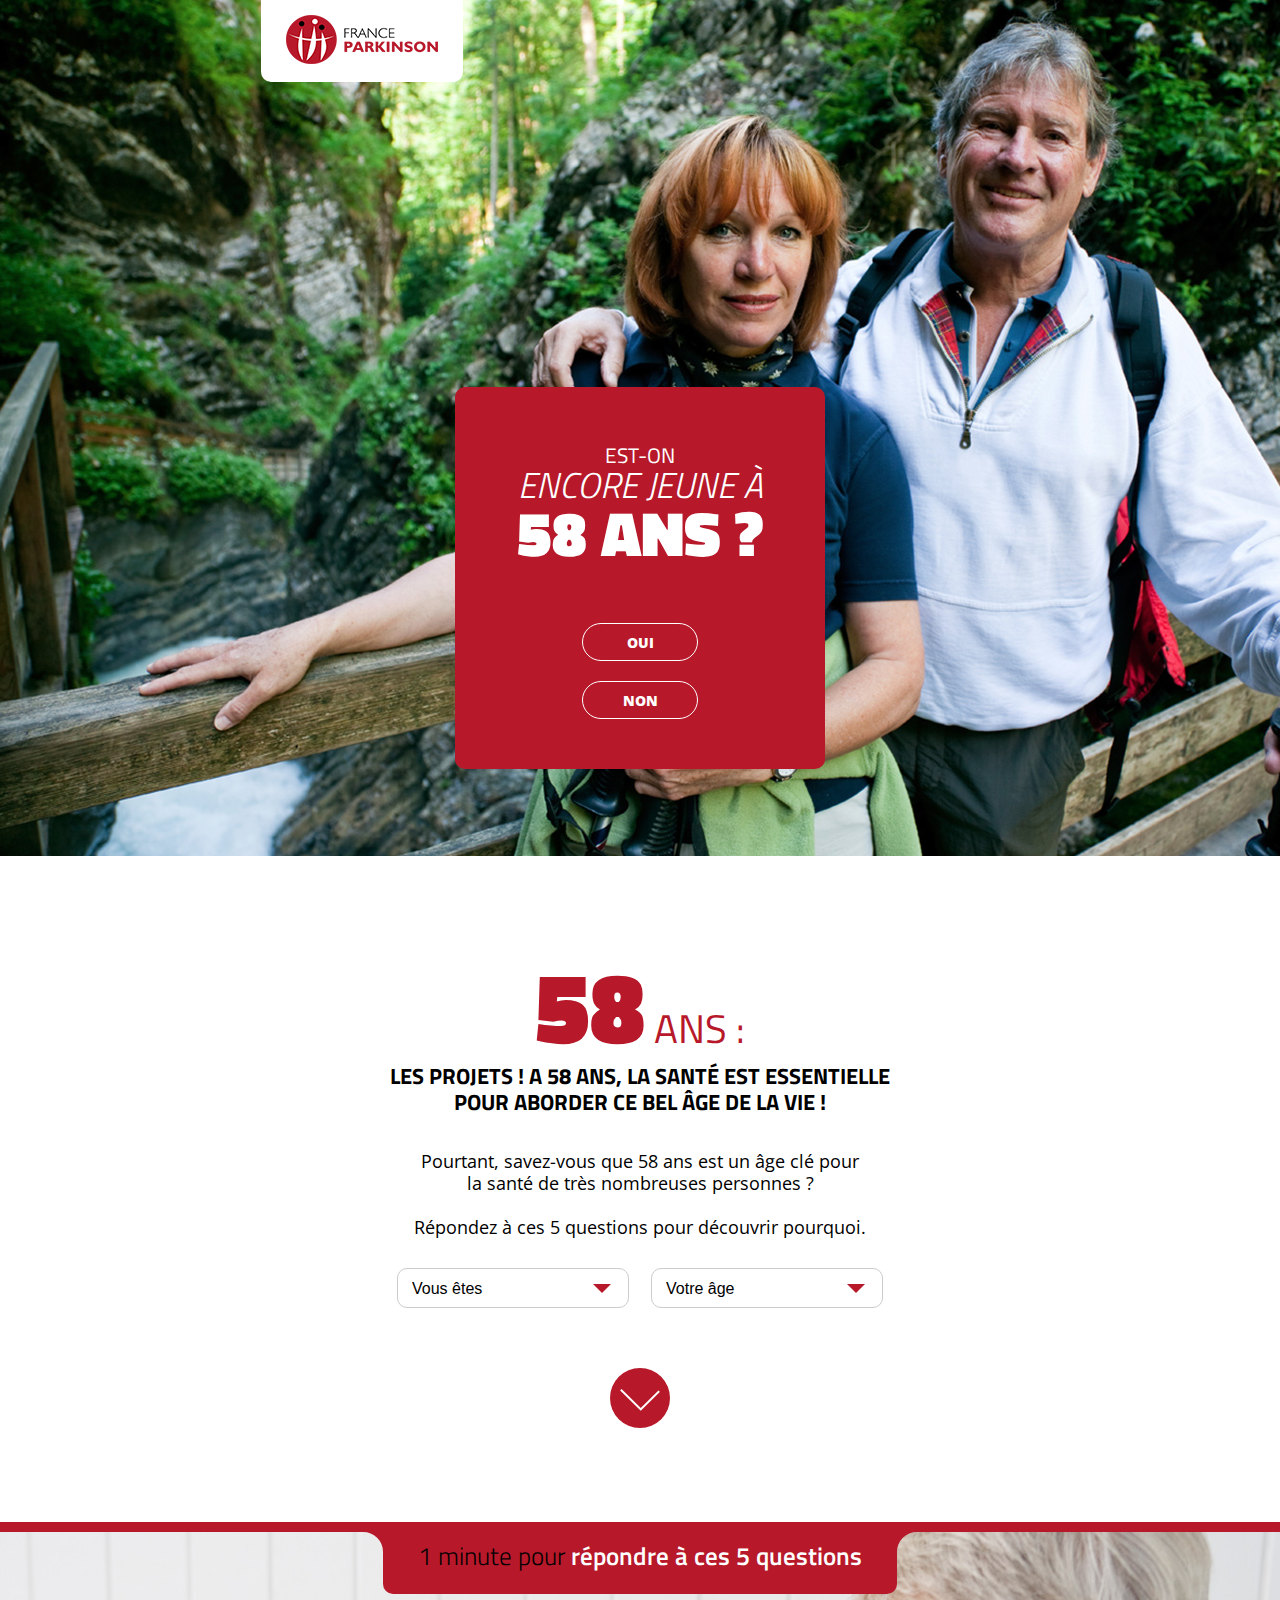
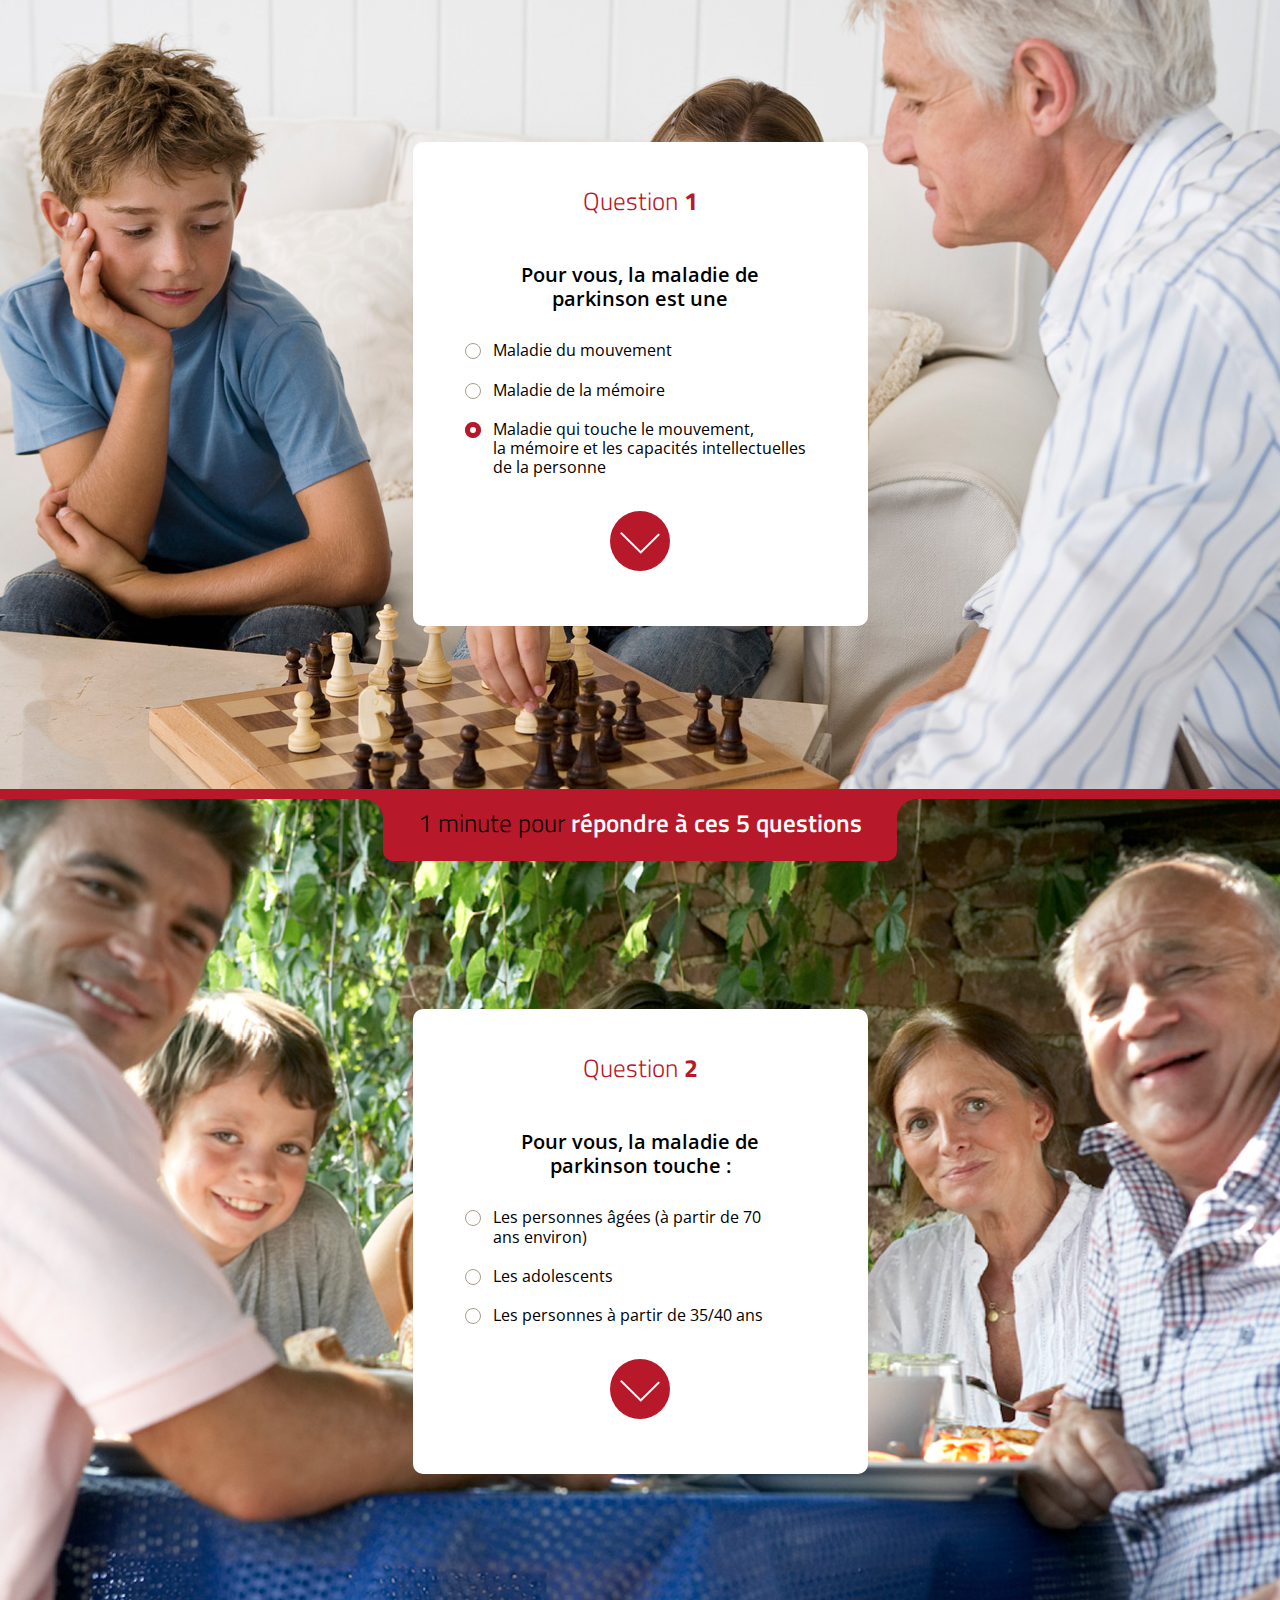
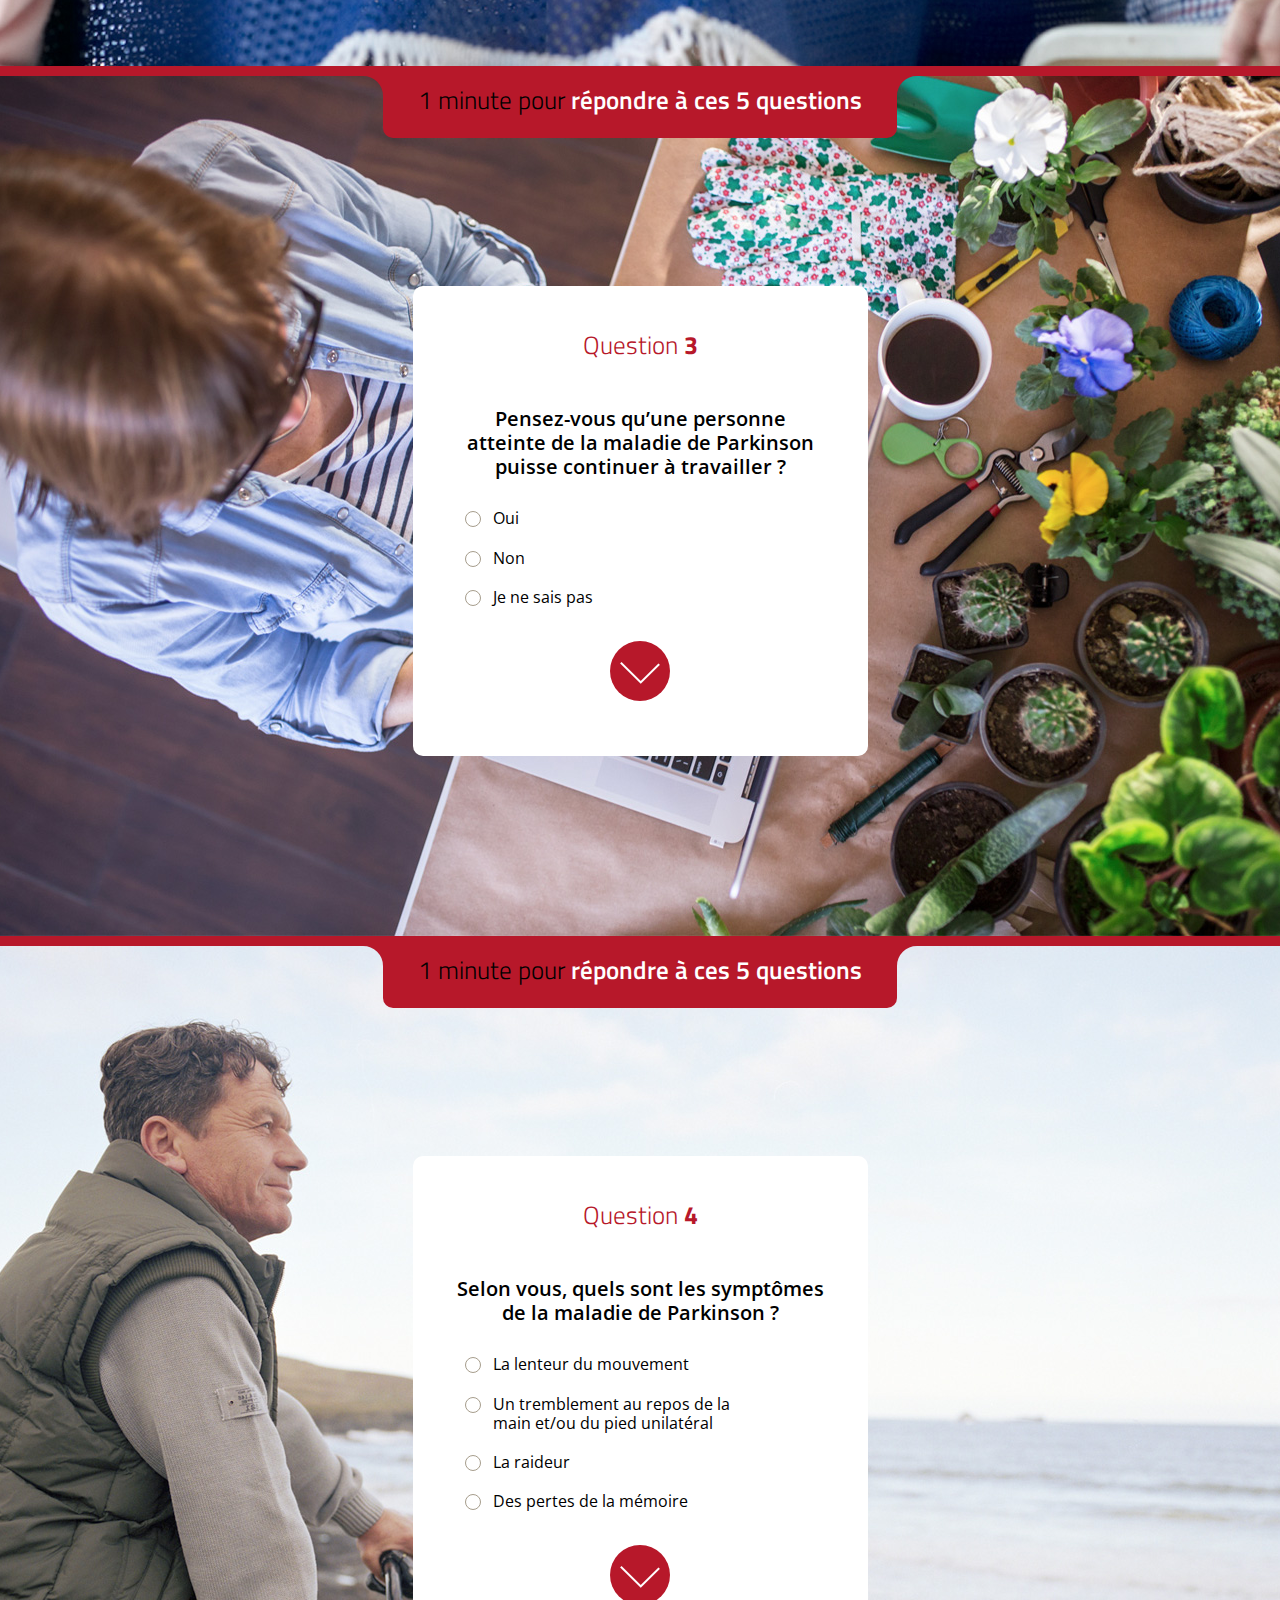
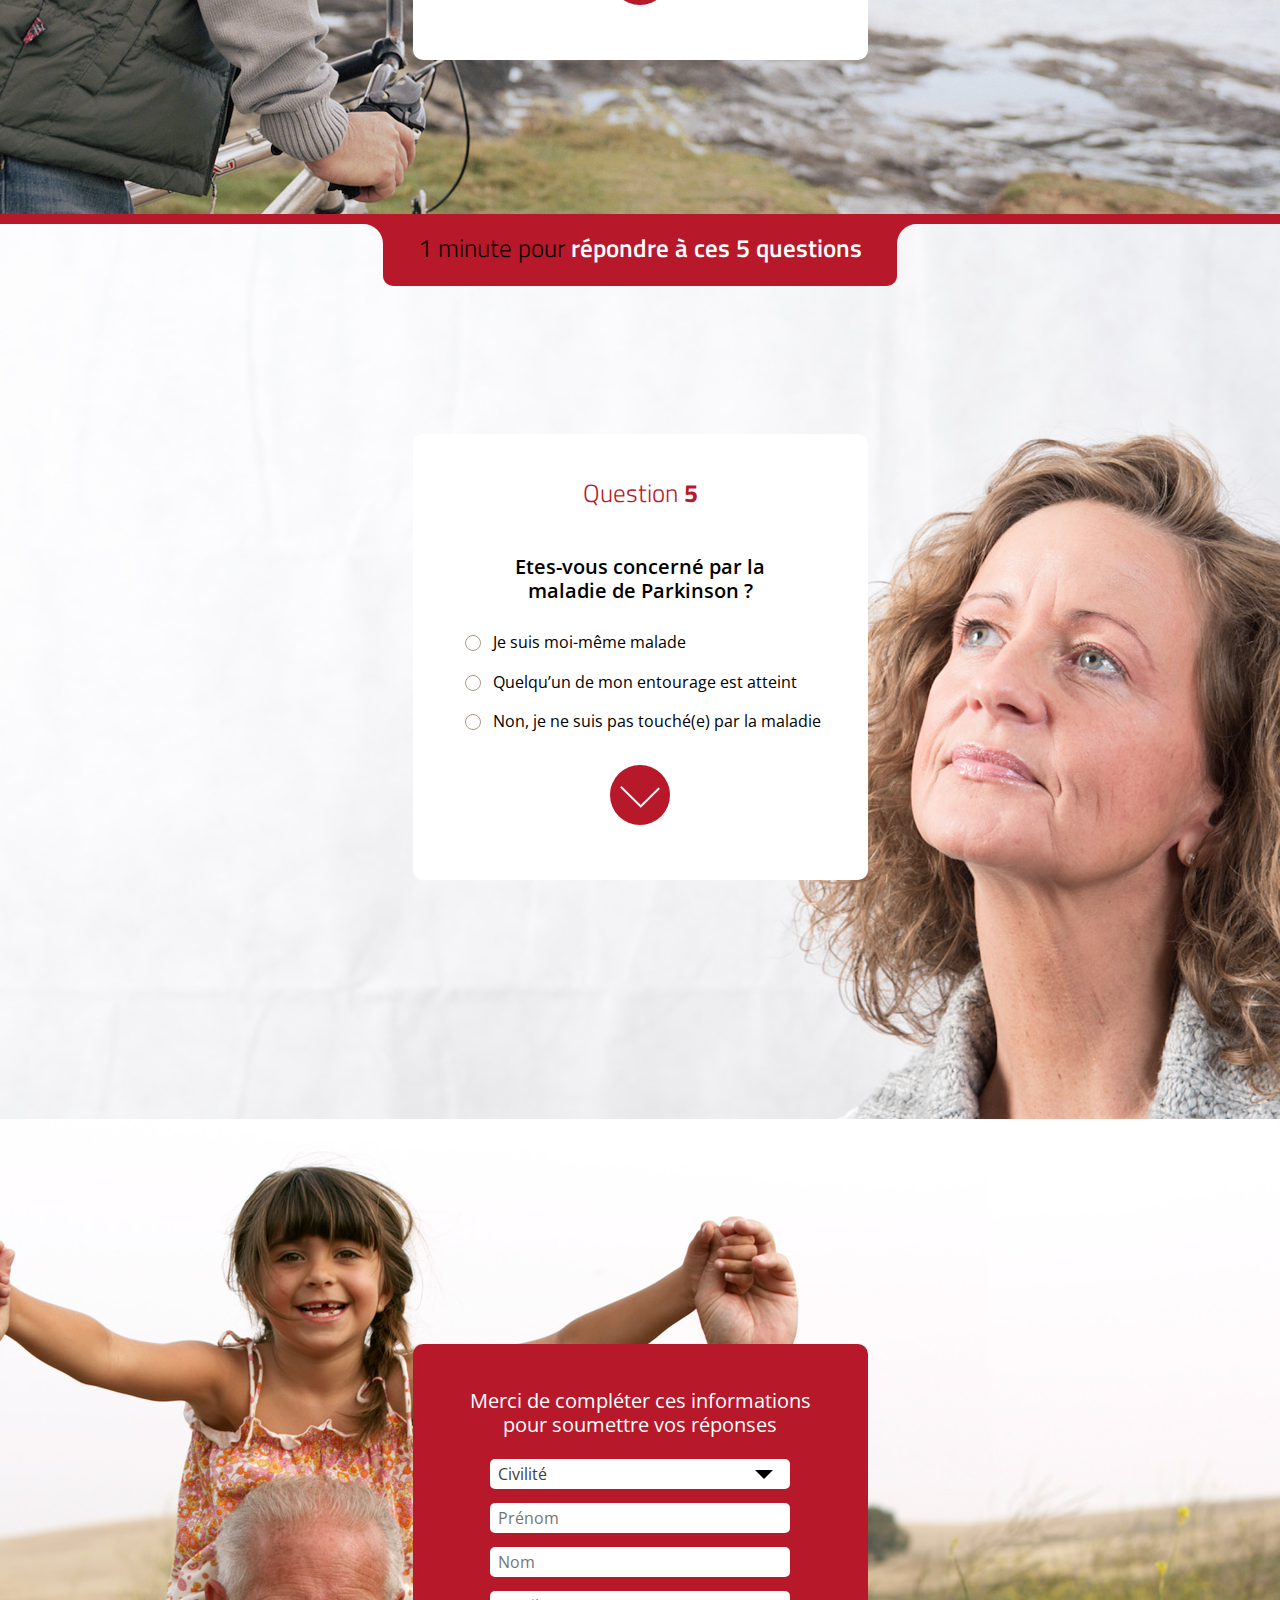
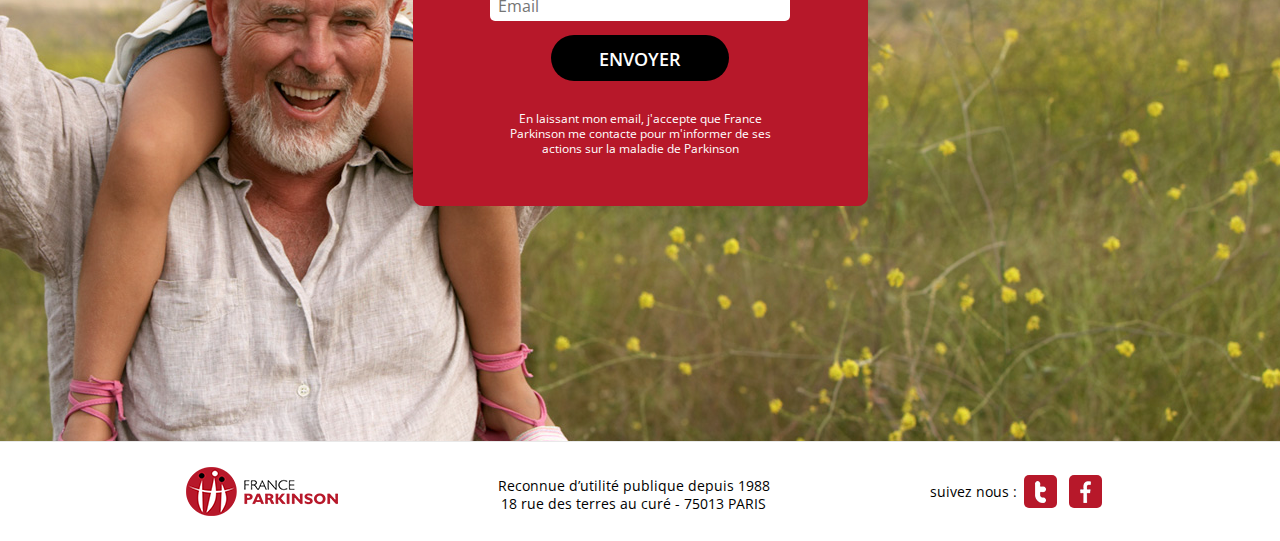
==== commit b9f8c6fe: "question 4, changement input radio en checkbox" ====
--- a/index.html
+++ b/index.html
@@ -162,19 +162,19 @@
 		<p class="number">Question <strong>4</strong></p>
 		<h2 class="title">Selon vous, quels sont les symptômes de la maladie de Parkinson ?</h2>
 		<div class="form-line">
-			<input type="radio" value="" name="question-04" id="question-04-01" required class="radio-custom" /> 
+			<input type="checkbox" value="" name="question-04" id="question-04-01" required class="radio-custom" /> 
 			<label for="question-04-01">La lenteur du mouvement</label>
 		</div>
 		<div class="form-line">
-			<input type="radio" value="" name="question-04" id="question-04-02" class="radio-custom" /> 
+			<input type="checkbox" value="" name="question-04" id="question-04-02" class="radio-custom" /> 
 			<label for="question-04-02">Un tremblement au repos de la main et/ou du pied unilatéral</label>
 		</div>
 		<div class="form-line">
-			<input type="radio" value="" name="question-04" id="question-04-03" class="radio-custom" /> 
+			<input type="checkbox" value="" name="question-04" id="question-04-03" class="radio-custom" /> 
 			<label for="question-04-03">La raideur</label>
 		</div>
 		<div class="form-line">
-			<input type="radio" value="" name="question-04" id="question-04-04" class="radio-custom" /> 
+			<input type="checkbox" value="" name="question-04" id="question-04-04" class="radio-custom" /> 
 			<label for="question-04-04">Des pertes de la mémoire</label>
 		</div>
 		<a class="bt-next" href="#question-05"><i class="arrow-white-01"></i></a>
--- a/css/style.css
+++ b/css/style.css
@@ -1 +1 @@
-html,body,div,span,applet,object,iframe,h1,h2,h3,h4,h5,h6,p,blockquote,pre,a,abbr,acronym,address,big,cite,code,del,dfn,em,img,ins,kbd,q,s,samp,small,strike,strong,sub,sup,tt,var,b,u,i,center,dl,dt,dd,ol,ul,li,fieldset,form,label,legend,table,caption,tbody,tfoot,thead,tr,th,td,article,aside,canvas,details,embed,figure,figcaption,footer,header,hgroup,menu,nav,output,ruby,section,summary,time,mark,audio,video{margin:0;padding:0;border:0;font-size:100%;font:inherit;vertical-align:baseline;-moz-box-sizing:border-box;-webkit-box-sizing:border-box;box-sizing:border-box}strong,b{font-weight:bold}a{text-decoration:none}ul,ol{list-style-type:none}table{border:0;border-spacing:0;empty-cells:show;border-collapse:0}th,td{text-align:left;font-weight:normal}html{font-size:100%;-webkit-text-size-adjust:100%;-ms-text-size-adjust:100%}body{font-size:16px;line-height:1;font-family:Arial,Verdana,Helvetica,sans-serif}html,button,input,select,textarea{font-family:sans-serif}article,aside,details,figcaption,figure,footer,header,hgroup,main,nav,section,summary{display:block}h1,h2,h3,h4,h5{font-weight:normal}img{max-width:100%;height:auto}button,input,select,textarea{font-size:100%;border:0;vertical-align:baseline;*vertical-align:middle}button,input{line-height:normal}button,select{text-transform:none}input[type="text"],input[type="password"],input[type="number"]{-webkit-appearance:textfield;-moz-appearance:textfield;border-radius:0}input::-webkit-outer-spin-button,input::-webkit-inner-spin-button{-webkit-appearance:none;margin:0}button,html input[type="button"],input[type="reset"],input[type="submit"]{-webkit-appearance:button;cursor:pointer;*overflow:visible}button[disabled],html input[disabled]{cursor:default}input[type="checkbox"],input[type="radio"]{-moz-box-sizing:border-box;-webkit-box-sizing:border-box;box-sizing:border-box;padding:0;margin:0;*height:13px;*width:13px}input[type="search"]{-webkit-appearance:textfield;-moz-appearance:textfield;-moz-box-sizing:content-box;-webkit-box-sizing:content-box;box-sizing:content-box}textarea{overflow:auto;vertical-align:top;resize:vertical}fieldset{border:0;margin:0;padding:0}@media screen and (desktop: 0){a:hover{text-decoration:underline}}.float-left{float:left}.float-right{float:right}.hidden{overflow:hidden;height:0}.text-center{text-align:center}.bold{font-weight:bold}.text-underline{text-decoration:underline}.text-underline:hover{text-decoration:none}.bt-next:hover .arrow-white-01,#footer .box-follow .bt-share:hover i,#main .bt:hover,#main input[name='jeune']:checked+label,#form .bt-submit,#bottom .bt-don:hover{-moz-transition:all 0.3s ease 0s;-o-transition:all 0.3s ease 0s;-webkit-transition:all 0.3s ease;-webkit-transition-delay:0s;transition:all 0.3s ease 0s}.logo-france-parkinson{text-indent:-9999px;overflow:hidden}.page-center{margin:0 auto;text-align:left;position:relative}.page-center:before,.page-center:after{content:"";display:table}.page-center:after{clear:both}.page-center{zoom:1}.bt-next{width:60px;height:60px;line-height:60px;display:block;margin:0 auto;-moz-border-radius:60px;-webkit-border-radius:60px;border-radius:60px;text-align:center;background:#b7182a}.bt-next:hover .arrow-white-01{-moz-transform:rotate(360deg);-ms-transform:rotate(360deg);-webkit-transform:rotate(360deg);transform:rotate(360deg)}.form-line:not(.error) .error-msg{display:none}.form-line.error .error-msg{display:block;font-size:12px;line-height:14.4px;font-size:0.75rem;line-height:0.9rem;padding-top:4px}.default-select,.form-select{display:inline-block;vertical-align:middle;*vertical-align:auto;*zoom:1;*display:inline;position:relative;background:#fff}.default-select::after,.form-select::after{content:"";display:inline-block;top:50%;right:17px;bottom:auto;left:auto;z-index:1;position:absolute;margin-top:-4px}.default-select select,.form-select select{-moz-appearance:none;-webkit-appearance:none;position:relative;z-index:2;background:none;display:block;width:100%}.default-select select::-ms-expand,.form-select select::-ms-expand{display:none}.default-select{height:40px;width:232px;border:1px solid #ccc;-moz-border-radius:10px;-webkit-border-radius:10px;border-radius:10px}.default-select::after{width:0;height:0;border-left:9px solid transparent;border-right:9px solid transparent;border-bottom:9px solid transparent;border-top:9px solid #b7182a}.default-select select{font-size:16px;line-height:40px;font-size:1rem;line-height:2.5rem;padding-left:14px;height:40px}.form-select{height:30px;max-width:300px;-moz-border-radius:5px;-webkit-border-radius:5px;border-radius:5px;display:inline-block;width:100%}.form-select::after{width:0;height:0;border-left:9px solid transparent;border-right:9px solid transparent;border-bottom:9px solid transparent;border-top:9px solid #000}.form-select select{border:0;font-size:16px;line-height:30px;font-size:1rem;line-height:1.875rem;height:30px;padding-left:8px;color:#404040;font-family:"Open Sans",Arial,Verdana,Helvetica,sans-serif}input[type="text"].input-txt,input[type="email"].input-txt{font-size:16px;line-height:30px;font-size:1rem;line-height:1.875rem;height:30px;width:100%;max-width:300px;border:0;padding-left:8px;color:#404040;font-family:"Open Sans",Arial,Verdana,Helvetica,sans-serif;-moz-border-radius:5px;-webkit-border-radius:5px;border-radius:5px;padding-right:8px;-moz-box-sizing:border-box;-webkit-box-sizing:border-box;box-sizing:border-box}@media screen and (min-width: 980px){.main-container{width:945px}}.radio-custom:not(:checked),.radio-custom:checked{left:-9999px;z-index:auto;position:absolute}.radio-custom:not(:checked)+label,.radio-custom:checked+label{position:relative;padding-left:28px;cursor:pointer}.radio-custom:not(:checked)+label:before,.radio-custom:checked+label:before,.radio-custom:not(:checked)+label:after,.radio-custom:checked+label:after{content:'';top:2px;left:0;z-index:auto;position:absolute;width:16px;height:16px;-moz-border-radius:16px;-webkit-border-radius:16px;border-radius:16px;display:inline-block;vertical-align:middle;*vertical-align:auto;*zoom:1;*display:inline;background:#fff;-moz-box-sizing:border-box;-webkit-box-sizing:border-box;box-sizing:border-box}.radio-custom:not(:checked)+label:before,.radio-custom:checked+label:before{border:1px solid #a69d8c}.radio-custom:not(:checked)+label:after,.radio-custom:checked+label:after{border:5px solid #b7182a;-moz-transition:all 0.1s;-o-transition:all 0.1s;-webkit-transition:all 0.1s;transition:all 0.1s}.radio-custom:not(:checked)+label:after{opacity:0}.radio-custom:checked+label:after{opacity:1}[class*="picto-"],[class*="logo-"],[class*="arrow-"]{display:inline-block;vertical-align:middle;*vertical-align:auto;*zoom:1;*display:inline;background-repeat:no-repeat;background-position:0 0}.arrow-white-01{width:40px;height:22px;background-image:url(../images/arrow-white-01.png)}.picto-facebook{width:11px;height:22px;background-image:url(../images/picto-facebook.png)}.picto-twitter{width:11px;height:22px;background-image:url(../images/picto-twitter.png)}.picto-euro{width:25px;height:25px;background-image:url(../images/picto-euro.png)}.picto-heart{width:22px;height:22px;background-image:url(../images/picto-heart.png)}.picto-info{width:25px;height:25px;background-image:url(../images/picto-info.png)}.picto-stop{width:17px;height:28px;background-image:url(../images/picto-stop.png)}.logo-france-parkinson{width:152px;height:49px;background-image:url(../images/logo-france-parkinson.png)}#header .container-logo{padding:15px 25px 18px;background:#fff;display:inline-block;-moz-border-radius:0 0 10px 10px;-webkit-border-radius:0;border-radius:0 0 10px 10px}.box-one-minute{top:0;right:auto;bottom:auto;left:0;z-index:auto;position:absolute;width:100%;text-align:center;border-top:10px solid #b7182a}.box-one-minute .txt{display:inline-block;padding:15px 35px 28px 35px;background:#b7182a;color:#fff;font-size:25px;font-size:1.5625rem;font-family:"Titillium Web",Arial,Verdana,Helvetica,sans-serif;font-weight:600;-moz-border-radius:0 0 10px 10px;-webkit-border-radius:0;border-radius:0 0 10px 10px;position:relative}.box-one-minute .txt .black{color:#000;font-weight:300}.box-one-minute .txt .corner-left,.box-one-minute .txt .corner-right{z-index:1;position:absolute;height:50px;width:50px;overflow:hidden;top:-10px}.box-one-minute .txt .corner-left:after,.box-one-minute .txt .corner-right:after{content:'';z-index:1;position:absolute;top:-20px;height:40px;width:40px;background:transparent;border:solid 30px #b7182a}.box-one-minute .txt .corner-left{left:-40px}.box-one-minute .txt .corner-left:after{right:-20px;-moz-border-radius:0 50% 0 0;-webkit-border-radius:0;border-radius:0 50% 0 0}.box-one-minute .txt .corner-right{right:-40px}.box-one-minute .txt .corner-right:after{left:-20px;-moz-border-radius:50% 0 0 0;-webkit-border-radius:50%;border-radius:50% 0 0 0}@media screen and (min-width: 768px){#header .container-logo{margin-left:93px}.box-one-minute .txt{padding:15px 35px 28px 35px;font-size:25px;font-size:1.5625rem}}@media screen and (max-width: 767px){#header .container-logo{margin-left:-15px;margin-top:-8px;-moz-transform:scale(0.8);-ms-transform:scale(0.8);-webkit-transform:scale(0.8);transform:scale(0.8)}.box-one-minute .txt{padding:5px 25px 15px 25px;font-size:22px;line-height:26.4px;font-size:1.375rem;line-height:1.65rem}}@media screen and (mobile: 0){#header .container-logo{margin-left:-15px;margin-top:-8px;-moz-transform:scale(0.8);-ms-transform:scale(0.8);-webkit-transform:scale(0.8);transform:scale(0.8)}.box-one-minute .txt{padding:5px 25px 15px 25px;font-size:22px;line-height:26.4px;font-size:1.375rem;line-height:1.65rem}}#footer{background:#fff;padding:25px 0;text-align:center;border-top:1px solid #e9e9e9}#footer .container-logo{float:left;margin-left:18px;text-align:left}#footer .txt{font-size:14px;line-height:18px;font-size:0.875rem;line-height:1.125rem}#footer .txt.center{text-align:center;margin-top:10px}#footer .box-follow{float:right;text-align:left}#footer .box-follow .txt{margin-right:3px}#footer .box-follow .bt-share{display:inline-block;vertical-align:middle;*vertical-align:auto;*zoom:1;*display:inline;margin-right:8px;width:33px;height:33px;line-height:30px;-moz-border-radius:5px;-webkit-border-radius:5px;border-radius:5px;text-align:center;background:#b7182a}#footer .box-follow .bt-share:hover i{-moz-transform:rotate(360deg);-ms-transform:rotate(360deg);-webkit-transform:rotate(360deg);transform:rotate(360deg)}@media screen and (min-width: 768px){#footer .box-follow{margin-right:3px;margin-top:8px}#footer .box-follow .txt{display:inline-block;vertical-align:middle;*vertical-align:auto;*zoom:1;*display:inline}}@media screen and (max-width: 767px){#footer .txt.center{width:100%;clear:both;padding-top:15px}#footer .box-follow{margin-right:18px;margin-top:-3px}#footer .box-follow .txt{display:block;margin-bottom:5px}}@media screen and (mobile: 0){#footer .txt.center{width:100%;clear:both;padding-top:15px}#footer .box-follow{margin-right:18px;margin-top:-3px}#footer .box-follow .txt{display:block;margin-bottom:5px}}#main{background:url(../images/bg-main.jpg) no-repeat center center;position:relative;overflow:hidden}#main .box-main{max-width:370px;background:#b7182a;color:#fff;text-align:center;-moz-border-radius:10px;-webkit-border-radius:10px;border-radius:10px}#main .box-main .title{font-family:"Titillium Web",Arial,Verdana,Helvetica,sans-serif;text-transform:uppercase}#main .box-main .title span{display:block}#main .box-main .title span:first-child+span{font-weight:300;font-style:italic}#main .box-main .title span:first-child+span+span{font-weight:900}#main .bt{width:116px;height:38px;display:block;margin:0 auto;border:1px solid #fff;-moz-border-radius:38px;-webkit-border-radius:38px;border-radius:38px;text-align:center;color:#fff;font-size:14px;line-height:38px;font-size:0.875rem;line-height:2.375rem;font-weight:800;text-transform:uppercase;background:#b7182a}#main .bt:hover{color:#b7182a;background:#fff}#main .bt+.bt{margin-top:12px}#main input[name='jeune']:checked+label{color:#b7182a;background:#fff}#main .box-thanks{background:#b7182a;color:#fff;text-align:center}#main .box-thanks .title{font-family:"Open Sans",Arial,Verdana,Helvetica,sans-serif;text-transform:uppercase}#main .box-thanks .title span{font-weight:800;display:block;margin-bottom:12px}@media screen and (min-width: 768px){#main{height:856px}#main .box-main{margin-top:305px;padding:60px 0 50px 0}#main .box-main .title{margin-bottom:45px}#main .box-main .title span:first-child{font-size:21px;line-height:16px;font-size:1.3125rem;line-height:1rem}#main .box-main .title span:first-child+span{font-size:36px;line-height:43.2px;font-size:2.25rem;line-height:2.7rem}#main .box-main .title span:first-child+span+span{font-size:63px;line-height:53px;font-size:3.9375rem;line-height:3.3125rem}#main .box-thanks{top:auto;right:auto;bottom:0;left:0;z-index:auto;position:absolute;width:100%;padding:35px 10px}#main .box-thanks .title{font-size:25px;line-height:30px;font-size:1.5625rem;line-height:1.875rem}#main .box-thanks .title span{font-size:50px;line-height:40px;font-size:3.125rem;line-height:2.5rem}}@media screen and (max-width: 767px){#main{max-height:856px;padding:0 15px}#main .box-main{margin-bottom:30%}#main .box-main .title{margin-bottom:20px}#main .box-main .title span:first-child{font-size:18px;line-height:16px;font-size:1.125rem;line-height:1rem}#main .box-main .title span:first-child+span{font-size:30px;line-height:36px;font-size:1.875rem;line-height:2.25rem}#main .box-main .title span:first-child+span+span{font-size:50px;line-height:43px;font-size:3.125rem;line-height:2.6875rem}#main .box-thanks{padding:30px 0 20px 0}#main .box-thanks .title{font-size:20px;line-height:24px;font-size:1.25rem;line-height:1.5rem}#main .box-thanks .title span{font-size:40px;line-height:30px;font-size:2.5rem;line-height:1.875rem}}@media screen and (mobile: 0){#main{max-height:856px;padding:0 15px}#main .box-main{margin-bottom:30%}#main .box-main .title{margin-bottom:20px}#main .box-main .title span:first-child{font-size:18px;line-height:16px;font-size:1.125rem;line-height:1rem}#main .box-main .title span:first-child+span{font-size:30px;line-height:36px;font-size:1.875rem;line-height:2.25rem}#main .box-main .title span:first-child+span+span{font-size:50px;line-height:43px;font-size:3.125rem;line-height:2.6875rem}#main .box-thanks{padding:30px 0 20px 0}#main .box-thanks .title{font-size:20px;line-height:24px;font-size:1.25rem;line-height:1.5rem}#main .box-thanks .title span{font-size:40px;line-height:30px;font-size:2.5rem;line-height:1.875rem}}@media screen and (max-width: 767px) and (orientation: portrait){#main .box-main{margin-top:35%;margin-bottom:30%;padding:30px 0 20px 0}#main .box-thanks{margin-top:55%}}@media screen and (mobilePortrait: 0){#main .box-main{margin-top:35%;margin-bottom:30%;padding:30px 0 20px 0}#main .box-thanks{margin-top:55%}}@media screen and (max-width: 767px) and (orientation: landscape){#main .box-main{margin-top:3%;margin-bottom:10%;display:inline-block;padding:30px 20px 20px}#main .box-thanks{margin-top:10%;max-width:50%}}#intro{text-align:center;background:#fff;position:relative;overflow:hidden}#intro .title{margin-bottom:25px;font-family:"Titillium Web",Arial,Verdana,Helvetica,sans-serif;text-transform:uppercase;color:#b7182a}#intro .title span{font-weight:900}#intro .subtitle{font-family:"Titillium Web",Arial,Verdana,Helvetica,sans-serif;font-weight:700;text-transform:uppercase;margin-bottom:35px}#intro .subtitle span{display:block}#intro .txt{margin-bottom:30px}#intro .txt span{display:block}#intro .container-select{margin-bottom:50px}#intro .container-select .default-select{margin:0 9px 10px 9px}@media screen and (min-width: 768px){#intro{padding-bottom:94px}#intro .title{margin-top:120px;font-size:40px;font-size:2.5rem}#intro .title span{font-size:100px;line-height:60px;font-size:6.25rem;line-height:3.75rem}#intro .subtitle{font-size:22px;line-height:26px;font-size:1.375rem;line-height:1.625rem}#intro .txt{font-size:18px;line-height:22px;font-size:1.125rem;line-height:1.375rem}}@media screen and (max-width: 767px){#intro{padding:0 15px 50px 15px}#intro .title{margin-top:30px;font-size:30px;font-size:1.875rem}#intro .title span{font-size:80px;line-height:40px;font-size:5rem;line-height:2.5rem}#intro .subtitle{font-size:20px;line-height:24px;font-size:1.25rem;line-height:1.5rem}#intro .txt{font-size:16px;line-height:20px;font-size:1rem;line-height:1.25rem}}@media screen and (mobile: 0){#intro{padding:0 15px 50px 15px}#intro .title{margin-top:30px;font-size:30px;font-size:1.875rem}#intro .title span{font-size:80px;line-height:40px;font-size:5rem;line-height:2.5rem}#intro .subtitle{font-size:20px;line-height:24px;font-size:1.25rem;line-height:1.5rem}#intro .txt{font-size:16px;line-height:20px;font-size:1rem;line-height:1.25rem}}.question{position:relative;overflow:hidden}.question .box-question{max-width:455px;margin:0 auto;background:#fff;color:#000;-moz-border-radius:10px;-webkit-border-radius:10px;border-radius:10px}.question .box-question .number{color:#b7182a;font-family:"Titillium Web",Arial,Verdana,Helvetica,sans-serif;font-weight:300;font-size:25px;font-size:1.5625rem;text-align:center}.question .box-question .number span{font-weight:700}.question .box-question .title{font-weight:600;margin-bottom:30px;text-align:center}.question .box-question .title+.form-line{margin-top:0}.question .form-line{margin-top:20px}.question .form-line label{display:block}.question .bt-next{margin-top:34px}.question#question-01{background:url(../images/bg-question-01.jpg) no-repeat center center}.question#question-02{background:url(../images/bg-question-02.jpg) no-repeat center center}.question#question-03{background:url(../images/bg-question-03.jpg) no-repeat center center}.question#question-04{background:url(../images/bg-question-04.jpg) no-repeat center center}.question#question-05{background:url(../images/bg-question-05.jpg) no-repeat center center}@media screen and (min-width: 768px){.question .box-question{margin-top:220px}.question#question-01{height:867px}.question#question-01 .box-question .title{padding:0 90px}.question#question-01 .form-line{margin-right:52px}.question#question-02{height:877px}.question#question-02 .box-question .title{padding:0 90px}.question#question-02 .form-line{margin-right:92px}.question#question-03{height:870px}.question#question-03 .box-question .title{padding:0 50px}.question#question-04{height:878px}.question#question-04 .box-question .title{padding:0 40px}.question#question-04 .form-line{margin-right:130px}.question#question-05{height:905px}.question#question-05 .box-question .title{padding:0 90px}.question .box-question{padding-bottom:55px;padding-top:50px}.question .box-question .number{margin-bottom:52px}.question .box-question .title{font-size:20px;line-height:24px;font-size:1.25rem;line-height:1.5rem}.question .form-line{margin-left:52px}}@media screen and (max-width: 767px){.question{padding:40px 15px 0 15px}.question .box-question{padding-bottom:30px;padding-top:30px;margin-top:30%;margin-bottom:30%}.question .box-question .number{margin-bottom:30px}.question .box-question .title{padding:0 20px;font-size:18px;line-height:22px;font-size:1.125rem;line-height:1.375rem}.question .form-line{margin-right:15px;margin-left:30px}.question#question-01{max-height:867px}.question#question-02{max-height:877px}.question#question-03{max-height:870px}.question#question-04{max-height:878px}.question#question-05{max-height:905px}}@media screen and (mobile: 0){.question{padding:40px 15px 0 15px}.question .box-question{padding-bottom:30px;padding-top:30px;margin-top:30%;margin-bottom:30%}.question .box-question .number{margin-bottom:30px}.question .box-question .title{padding:0 20px;font-size:18px;line-height:22px;font-size:1.125rem;line-height:1.375rem}.question .form-line{margin-right:15px;margin-left:30px}.question#question-01{max-height:867px}.question#question-02{max-height:877px}.question#question-03{max-height:870px}.question#question-04{max-height:878px}.question#question-05{max-height:905px}}#form{background:url(../images/bg-form.jpg) no-repeat center top;position:relative;overflow:hidden}#form .box-form{max-width:455px;background:#b7182a;color:#fff;text-align:center;-moz-border-radius:10px;-webkit-border-radius:10px;border-radius:10px}#form .box-form .txt{margin-bottom:22px}#form .box-form .form-line{margin-bottom:14px}#form .bt-submit{width:178px;height:46px;display:block;margin:0 auto;border:0;-moz-border-radius:46px;-webkit-border-radius:46px;border-radius:46px;text-align:center;color:#fff;font-size:18px;line-height:46px;font-size:1.125rem;line-height:2.875rem;font-weight:600;text-transform:uppercase;background:#000;font-family:"Open Sans",Arial,Verdana,Helvetica,sans-serif;margin-bottom:30px}#form .bt-submit:hover{color:#000;background:#fff}#form .mentions{color:#fff;font-size:12px;line-height:15px;font-size:0.75rem;line-height:0.9375rem}@media screen and (min-width: 768px){#form{height:922px}#form .box-form{padding:45px 0 50px 0;margin-top:225px}#form .box-form .txt{font-size:20px;line-height:24px;font-size:1.25rem;line-height:1.5rem}#form .mentions{padding:0 90px}}@media screen and (max-width: 767px){#form{padding:0 15px;max-height:922px}#form .box-form{padding:25px 10px 40px 10px;margin-top:30%;margin-bottom:30%}#form .box-form .txt{font-size:18px;line-height:22px;font-size:1.125rem;line-height:1.375rem}}@media screen and (mobile: 0){#form{padding:0 15px;max-height:922px}#form .box-form{padding:25px 10px 40px 10px;margin-top:30%;margin-bottom:30%}#form .box-form .txt{font-size:18px;line-height:22px;font-size:1.125rem;line-height:1.375rem}}#bottom{text-align:center;padding-top:40px;background:#fff;position:relative;overflow:hidden}#bottom .txt{font-family:"Open Sans",Arial,Verdana,Helvetica,sans-serif}#bottom .txt.default{margin-bottom:20px}#bottom .txt.help{font-weight:600;margin:48px 0 30px 0;color:#b7182a}#bottom .txt.thanks{margin-top:44px}#bottom .box-association{max-width:410px;width:100%;display:table;table-layout:fixed;border:1px solid #e9e9e9;-moz-border-radius:10px;-webkit-border-radius:10px;border-radius:10px}#bottom .box-association .row{display:table-row}#bottom .box-association .row:first-child .cell{border-bottom:1px solid #e9e9e9}#bottom .box-association .cell{display:table-cell;vertical-align:middle;text-align:center;padding:0 12px;font-family:"Open Sans",Arial,Verdana,Helvetica,sans-serif;color:#4a4a4a}#bottom .box-association .cell:hover{text-decoration:underline}#bottom .box-association .cell:first-child{border-right:1px solid #e9e9e9}#bottom .box-association .cell .title{font-weight:600;color:#b7182a;display:block;text-transform:uppercase;margin-top:5px}#bottom .bt-don{padding:0 43px;height:66px;display:inline-block;-moz-border-radius:68px;-webkit-border-radius:68px;border-radius:68px;color:#fff;font-size:18px;line-height:64px;font-size:1.125rem;line-height:4rem;font-weight:600;text-transform:uppercase;background:#b7182a;border:1px solid #b7182a}#bottom .bt-don:hover{color:#b7182a;background:#fff}@media screen and (min-width: 768px){#bottom{padding-bottom:190px}#bottom .txt{font-size:20px;line-height:24px;font-size:1.25rem;line-height:1.5rem}#bottom .txt.default:first-child,#bottom .txt.default:first-child+.default{padding:0 100px}#bottom .txt.default:first-child+.default+.default{padding:0 200px}#bottom .txt.help{padding:0 130px}#bottom .txt.thanks{font-size:16px;line-height:20px;font-size:1rem;line-height:1.25rem}#bottom .box-association .cell{height:152px;font-size:14px;line-height:18px;font-size:0.875rem;line-height:1.125rem}}@media screen and (max-width: 767px){#bottom{padding:30px 15px 70px 15px}#bottom .txt{font-size:16px;line-height:22px;font-size:1rem;line-height:1.375rem}#bottom .txt.thanks{font-size:15px;line-height:18px;font-size:0.9375rem;line-height:1.125rem}#bottom .box-association .cell{padding-top:15px;padding-bottom:15px;font-size:13px;line-height:16px;font-size:0.8125rem;line-height:1rem}}@media screen and (mobile: 0){#bottom{padding:30px 15px 70px 15px}#bottom .txt{font-size:16px;line-height:22px;font-size:1rem;line-height:1.375rem}#bottom .txt.thanks{font-size:15px;line-height:18px;font-size:0.9375rem;line-height:1.125rem}#bottom .box-association .cell{padding-top:15px;padding-bottom:15px;font-size:13px;line-height:16px;font-size:0.8125rem;line-height:1rem}}body{font-family:"Open Sans",Arial,Verdana,Helvetica,sans-serif;font-size:16px;line-height:19.2px;font-size:1rem;line-height:1.2rem;color:#000}
+html,body,div,span,applet,object,iframe,h1,h2,h3,h4,h5,h6,p,blockquote,pre,a,abbr,acronym,address,big,cite,code,del,dfn,em,img,ins,kbd,q,s,samp,small,strike,strong,sub,sup,tt,var,b,u,i,center,dl,dt,dd,ol,ul,li,fieldset,form,label,legend,table,caption,tbody,tfoot,thead,tr,th,td,article,aside,canvas,details,embed,figure,figcaption,footer,header,hgroup,menu,nav,output,ruby,section,summary,time,mark,audio,video{margin:0;padding:0;border:0;font-size:100%;font:inherit;vertical-align:baseline;-moz-box-sizing:border-box;-webkit-box-sizing:border-box;box-sizing:border-box}strong,b{font-weight:bold}a{text-decoration:none}ul,ol{list-style-type:none}table{border:0;border-spacing:0;empty-cells:show;border-collapse:0}th,td{text-align:left;font-weight:normal}html{font-size:100%;-webkit-text-size-adjust:100%;-ms-text-size-adjust:100%}body{font-size:16px;line-height:1;font-family:Arial,Verdana,Helvetica,sans-serif}html,button,input,select,textarea{font-family:sans-serif}article,aside,details,figcaption,figure,footer,header,hgroup,main,nav,section,summary{display:block}h1,h2,h3,h4,h5{font-weight:normal}img{max-width:100%;height:auto}button,input,select,textarea{font-size:100%;border:0;vertical-align:baseline;*vertical-align:middle}button,input{line-height:normal}button,select{text-transform:none}input[type="text"],input[type="password"],input[type="number"]{-webkit-appearance:textfield;-moz-appearance:textfield;border-radius:0}input::-webkit-outer-spin-button,input::-webkit-inner-spin-button{-webkit-appearance:none;margin:0}button,html input[type="button"],input[type="reset"],input[type="submit"]{-webkit-appearance:button;cursor:pointer;*overflow:visible}button[disabled],html input[disabled]{cursor:default}input[type="checkbox"],input[type="radio"]{-moz-box-sizing:border-box;-webkit-box-sizing:border-box;box-sizing:border-box;padding:0;margin:0;*height:13px;*width:13px}input[type="search"]{-webkit-appearance:textfield;-moz-appearance:textfield;-moz-box-sizing:content-box;-webkit-box-sizing:content-box;box-sizing:content-box}textarea{overflow:auto;vertical-align:top;resize:vertical}fieldset{border:0;margin:0;padding:0}@media screen and (desktop: 0){a:hover{text-decoration:underline}}.float-left{float:left}.float-right{float:right}.hidden{overflow:hidden;height:0}.text-center{text-align:center}.bold{font-weight:bold}.text-underline{text-decoration:underline}.text-underline:hover{text-decoration:none}.bt-next:hover .arrow-white-01,#footer .box-follow .bt-share:hover i,#main .bt:hover,#main input[name='jeune']:checked+label,#form .bt-submit,#bottom .bt-don:hover{-moz-transition:all 0.3s ease 0s;-o-transition:all 0.3s ease 0s;-webkit-transition:all 0.3s ease;-webkit-transition-delay:0s;transition:all 0.3s ease 0s}.logo-france-parkinson{text-indent:-9999px;overflow:hidden}.page-center{margin:0 auto;text-align:left;position:relative}.page-center:before,.page-center:after{content:"";display:table}.page-center:after{clear:both}.page-center{zoom:1}.bt-next{width:60px;height:60px;line-height:60px;display:block;margin:0 auto;-moz-border-radius:60px;-webkit-border-radius:60px;border-radius:60px;text-align:center;background:#b7182a}.bt-next:hover .arrow-white-01{-moz-transform:rotate(360deg);-ms-transform:rotate(360deg);-webkit-transform:rotate(360deg);transform:rotate(360deg)}.form-line:not(.error) .error-msg{display:none}.form-line.error .error-msg{display:block;font-size:12px;line-height:14.4px;font-size:0.75rem;line-height:0.9rem;padding-top:4px}.error label::before,.error select,.error input{box-shadow:0px 0px 2px 2px rgba(255,0,0,0.5)}.box-main:not(.error) .error-msg{display:none}.default-select,.form-select{display:inline-block;vertical-align:middle;*vertical-align:auto;*zoom:1;*display:inline;position:relative;background:#fff}.default-select::after,.form-select::after{content:"";display:inline-block;top:50%;right:17px;bottom:auto;left:auto;z-index:1;position:absolute;margin-top:-4px}.default-select select,.form-select select{-moz-appearance:none;-webkit-appearance:none;position:relative;z-index:2;background:none;display:block;width:100%}.default-select select::-ms-expand,.form-select select::-ms-expand{display:none}.default-select{height:40px;width:232px;border:1px solid #ccc;-moz-border-radius:10px;-webkit-border-radius:10px;border-radius:10px}.default-select::after{width:0;height:0;border-left:9px solid transparent;border-right:9px solid transparent;border-bottom:9px solid transparent;border-top:9px solid #b7182a}.default-select select{font-size:16px;line-height:40px;font-size:1rem;line-height:2.5rem;padding-left:14px;height:40px}.form-select{height:30px;max-width:300px;-moz-border-radius:5px;-webkit-border-radius:5px;border-radius:5px;display:inline-block;width:100%}.form-select::after{width:0;height:0;border-left:9px solid transparent;border-right:9px solid transparent;border-bottom:9px solid transparent;border-top:9px solid #000}.form-select select{border:0;font-size:16px;line-height:30px;font-size:1rem;line-height:1.875rem;height:30px;padding-left:8px;color:#404040;font-family:"Open Sans",Arial,Verdana,Helvetica,sans-serif}input[type="text"].input-txt,input[type="email"].input-txt{font-size:16px;line-height:30px;font-size:1rem;line-height:1.875rem;height:30px;width:100%;max-width:300px;border:0;padding-left:8px;color:#404040;font-family:"Open Sans",Arial,Verdana,Helvetica,sans-serif;-moz-border-radius:5px;-webkit-border-radius:5px;border-radius:5px;padding-right:8px;-moz-box-sizing:border-box;-webkit-box-sizing:border-box;box-sizing:border-box}@media screen and (min-width: 980px){.main-container{width:945px}}.radio-custom:not(:checked),.radio-custom:checked{left:-9999px;z-index:auto;position:absolute}.radio-custom:not(:checked)+label,.radio-custom:checked+label{position:relative;padding-left:28px;cursor:pointer}.radio-custom:not(:checked)+label:before,.radio-custom:checked+label:before,.radio-custom:not(:checked)+label:after,.radio-custom:checked+label:after{content:'';top:2px;left:0;z-index:auto;position:absolute;width:16px;height:16px;-moz-border-radius:16px;-webkit-border-radius:16px;border-radius:16px;display:inline-block;vertical-align:middle;*vertical-align:auto;*zoom:1;*display:inline;background:#fff;-moz-box-sizing:border-box;-webkit-box-sizing:border-box;box-sizing:border-box}.radio-custom:not(:checked)+label:before,.radio-custom:checked+label:before{border:1px solid #a69d8c}.radio-custom:not(:checked)+label:after,.radio-custom:checked+label:after{border:5px solid #b7182a;-moz-transition:all 0.1s;-o-transition:all 0.1s;-webkit-transition:all 0.1s;transition:all 0.1s}.radio-custom:not(:checked)+label:after{opacity:0}.radio-custom:checked+label:after{opacity:1}[class*="picto-"],[class*="logo-"],[class*="arrow-"]{display:inline-block;vertical-align:middle;*vertical-align:auto;*zoom:1;*display:inline;background-repeat:no-repeat;background-position:0 0}.arrow-white-01{width:40px;height:22px;background-image:url(../images/arrow-white-01.png)}.picto-facebook{width:11px;height:22px;background-image:url(../images/picto-facebook.png)}.picto-twitter{width:11px;height:22px;background-image:url(../images/picto-twitter.png)}.picto-euro{width:25px;height:25px;background-image:url(../images/picto-euro.png)}.picto-heart{width:22px;height:22px;background-image:url(../images/picto-heart.png)}.picto-info{width:25px;height:25px;background-image:url(../images/picto-info.png)}.picto-stop{width:17px;height:28px;background-image:url(../images/picto-stop.png)}.logo-france-parkinson{width:152px;height:49px;background-image:url(../images/logo-france-parkinson.png)}#header .container-logo{padding:15px 25px 18px;background:#fff;display:inline-block;-moz-border-radius:0 0 10px 10px;-webkit-border-radius:0;border-radius:0 0 10px 10px}.box-one-minute{top:0;right:auto;bottom:auto;left:0;z-index:auto;position:absolute;width:100%;text-align:center;border-top:10px solid #b7182a}.box-one-minute .txt{display:inline-block;padding:15px 35px 28px 35px;background:#b7182a;color:#fff;font-size:25px;font-size:1.5625rem;font-family:"Titillium Web",Arial,Verdana,Helvetica,sans-serif;font-weight:600;-moz-border-radius:0 0 10px 10px;-webkit-border-radius:0;border-radius:0 0 10px 10px;position:relative}.box-one-minute .txt .black{color:#000;font-weight:300}.box-one-minute .txt .corner-left,.box-one-minute .txt .corner-right{z-index:1;position:absolute;height:50px;width:50px;overflow:hidden;top:-10px}.box-one-minute .txt .corner-left:after,.box-one-minute .txt .corner-right:after{content:'';z-index:1;position:absolute;top:-20px;height:40px;width:40px;background:transparent;border:solid 30px #b7182a}.box-one-minute .txt .corner-left{left:-40px}.box-one-minute .txt .corner-left:after{right:-20px;-moz-border-radius:0 50% 0 0;-webkit-border-radius:0;border-radius:0 50% 0 0}.box-one-minute .txt .corner-right{right:-40px}.box-one-minute .txt .corner-right:after{left:-20px;-moz-border-radius:50% 0 0 0;-webkit-border-radius:50%;border-radius:50% 0 0 0}@media screen and (min-width: 768px){#header .container-logo{margin-left:93px}.box-one-minute .txt{padding:15px 35px 28px 35px;font-size:25px;font-size:1.5625rem}}@media screen and (max-width: 767px){#header .container-logo{margin-left:-15px;margin-top:-8px;-moz-transform:scale(0.8);-ms-transform:scale(0.8);-webkit-transform:scale(0.8);transform:scale(0.8)}.box-one-minute .txt{padding:5px 25px 15px 25px;font-size:22px;line-height:26.4px;font-size:1.375rem;line-height:1.65rem}}@media screen and (mobile: 0){#header .container-logo{margin-left:-15px;margin-top:-8px;-moz-transform:scale(0.8);-ms-transform:scale(0.8);-webkit-transform:scale(0.8);transform:scale(0.8)}.box-one-minute .txt{padding:5px 25px 15px 25px;font-size:22px;line-height:26.4px;font-size:1.375rem;line-height:1.65rem}}#footer{background:#fff;padding:25px 0;text-align:center;border-top:1px solid #e9e9e9}#footer .container-logo{float:left;margin-left:18px;text-align:left}#footer .txt{font-size:14px;line-height:18px;font-size:0.875rem;line-height:1.125rem}#footer .txt.center{text-align:center;margin-top:10px}#footer .box-follow{float:right;text-align:left}#footer .box-follow .txt{margin-right:3px}#footer .box-follow .bt-share{display:inline-block;vertical-align:middle;*vertical-align:auto;*zoom:1;*display:inline;margin-right:8px;width:33px;height:33px;line-height:30px;-moz-border-radius:5px;-webkit-border-radius:5px;border-radius:5px;text-align:center;background:#b7182a}#footer .box-follow .bt-share:hover i{-moz-transform:rotate(360deg);-ms-transform:rotate(360deg);-webkit-transform:rotate(360deg);transform:rotate(360deg)}@media screen and (min-width: 768px){#footer .box-follow{margin-right:3px;margin-top:8px}#footer .box-follow .txt{display:inline-block;vertical-align:middle;*vertical-align:auto;*zoom:1;*display:inline}}@media screen and (max-width: 767px){#footer .txt.center{width:100%;clear:both;padding-top:15px}#footer .box-follow{margin-right:18px;margin-top:-3px}#footer .box-follow .txt{display:block;margin-bottom:5px}}@media screen and (mobile: 0){#footer .txt.center{width:100%;clear:both;padding-top:15px}#footer .box-follow{margin-right:18px;margin-top:-3px}#footer .box-follow .txt{display:block;margin-bottom:5px}}#main{background:url(../images/bg-main.jpg) no-repeat center center;position:relative;overflow:hidden}#main .box-main{max-width:370px;background:#b7182a;color:#fff;text-align:center;-moz-border-radius:10px;-webkit-border-radius:10px;border-radius:10px}#main .box-main .title{font-family:"Titillium Web",Arial,Verdana,Helvetica,sans-serif;text-transform:uppercase}#main .box-main .title span{display:block}#main .box-main .title span:first-child+span{font-weight:300;font-style:italic}#main .box-main .title span:first-child+span+span{font-weight:900}#main .bt{width:116px;height:38px;display:block;margin:0 auto;border:1px solid #fff;-moz-border-radius:38px;-webkit-border-radius:38px;border-radius:38px;text-align:center;color:#fff;font-size:14px;line-height:38px;font-size:0.875rem;line-height:2.375rem;font-weight:800;text-transform:uppercase;background:#b7182a}#main .bt:hover{color:#b7182a;background:#fff}#main .bt+.bt{margin-top:12px}#main input[name='jeune']:checked+label{color:#b7182a;background:#fff}#main .box-thanks{background:#b7182a;color:#fff;text-align:center}#main .box-thanks .title{font-family:"Open Sans",Arial,Verdana,Helvetica,sans-serif;text-transform:uppercase}#main .box-thanks .title span{font-weight:800;display:block;margin-bottom:12px}@media screen and (min-width: 768px){#main{height:856px}#main .box-main{margin-top:305px;padding:60px 0 50px 0}#main .box-main .title{margin-bottom:45px}#main .box-main .title span:first-child{font-size:21px;line-height:16px;font-size:1.3125rem;line-height:1rem}#main .box-main .title span:first-child+span{font-size:36px;line-height:43.2px;font-size:2.25rem;line-height:2.7rem}#main .box-main .title span:first-child+span+span{font-size:63px;line-height:53px;font-size:3.9375rem;line-height:3.3125rem}#main .box-thanks{top:auto;right:auto;bottom:0;left:0;z-index:auto;position:absolute;width:100%;padding:35px 10px}#main .box-thanks .title{font-size:25px;line-height:30px;font-size:1.5625rem;line-height:1.875rem}#main .box-thanks .title span{font-size:50px;line-height:40px;font-size:3.125rem;line-height:2.5rem}}@media screen and (max-width: 767px){#main{max-height:856px;padding:0 15px}#main .box-main{margin-bottom:30%}#main .box-main .title{margin-bottom:20px}#main .box-main .title span:first-child{font-size:18px;line-height:16px;font-size:1.125rem;line-height:1rem}#main .box-main .title span:first-child+span{font-size:30px;line-height:36px;font-size:1.875rem;line-height:2.25rem}#main .box-main .title span:first-child+span+span{font-size:50px;line-height:43px;font-size:3.125rem;line-height:2.6875rem}#main .box-thanks{padding:30px 0 20px 0}#main .box-thanks .title{font-size:20px;line-height:24px;font-size:1.25rem;line-height:1.5rem}#main .box-thanks .title span{font-size:40px;line-height:30px;font-size:2.5rem;line-height:1.875rem}}@media screen and (mobile: 0){#main{max-height:856px;padding:0 15px}#main .box-main{margin-bottom:30%}#main .box-main .title{margin-bottom:20px}#main .box-main .title span:first-child{font-size:18px;line-height:16px;font-size:1.125rem;line-height:1rem}#main .box-main .title span:first-child+span{font-size:30px;line-height:36px;font-size:1.875rem;line-height:2.25rem}#main .box-main .title span:first-child+span+span{font-size:50px;line-height:43px;font-size:3.125rem;line-height:2.6875rem}#main .box-thanks{padding:30px 0 20px 0}#main .box-thanks .title{font-size:20px;line-height:24px;font-size:1.25rem;line-height:1.5rem}#main .box-thanks .title span{font-size:40px;line-height:30px;font-size:2.5rem;line-height:1.875rem}}@media screen and (max-width: 767px) and (orientation: portrait){#main .box-main{margin-top:35%;margin-bottom:30%;padding:30px 0 20px 0}#main .box-thanks{margin-top:55%}}@media screen and (mobilePortrait: 0){#main .box-main{margin-top:35%;margin-bottom:30%;padding:30px 0 20px 0}#main .box-thanks{margin-top:55%}}@media screen and (max-width: 767px) and (orientation: landscape){#main .box-main{margin-top:3%;margin-bottom:10%;display:inline-block;padding:30px 20px 20px}#main .box-thanks{margin-top:10%;max-width:50%}}#intro{text-align:center;background:#fff;position:relative;overflow:hidden}#intro .title{margin-bottom:25px;font-family:"Titillium Web",Arial,Verdana,Helvetica,sans-serif;text-transform:uppercase;color:#b7182a}#intro .title span{font-weight:900}#intro .subtitle{font-family:"Titillium Web",Arial,Verdana,Helvetica,sans-serif;font-weight:700;text-transform:uppercase;margin-bottom:35px}#intro .subtitle span{display:block}#intro .txt{margin-bottom:30px}#intro .txt span{display:block}#intro .container-select{margin-bottom:50px}#intro .container-select .default-select{margin:0 9px 10px 9px}@media screen and (min-width: 768px){#intro{padding-bottom:94px}#intro .title{margin-top:120px;font-size:40px;font-size:2.5rem}#intro .title span{font-size:100px;line-height:60px;font-size:6.25rem;line-height:3.75rem}#intro .subtitle{font-size:22px;line-height:26px;font-size:1.375rem;line-height:1.625rem}#intro .txt{font-size:18px;line-height:22px;font-size:1.125rem;line-height:1.375rem}}@media screen and (max-width: 767px){#intro{padding:0 15px 50px 15px}#intro .title{margin-top:30px;font-size:30px;font-size:1.875rem}#intro .title span{font-size:80px;line-height:40px;font-size:5rem;line-height:2.5rem}#intro .subtitle{font-size:20px;line-height:24px;font-size:1.25rem;line-height:1.5rem}#intro .txt{font-size:16px;line-height:20px;font-size:1rem;line-height:1.25rem}}@media screen and (mobile: 0){#intro{padding:0 15px 50px 15px}#intro .title{margin-top:30px;font-size:30px;font-size:1.875rem}#intro .title span{font-size:80px;line-height:40px;font-size:5rem;line-height:2.5rem}#intro .subtitle{font-size:20px;line-height:24px;font-size:1.25rem;line-height:1.5rem}#intro .txt{font-size:16px;line-height:20px;font-size:1rem;line-height:1.25rem}}.question{position:relative;overflow:hidden}.question .box-question{max-width:455px;margin:0 auto;background:#fff;color:#000;-moz-border-radius:10px;-webkit-border-radius:10px;border-radius:10px}.question .box-question .number{color:#b7182a;font-family:"Titillium Web",Arial,Verdana,Helvetica,sans-serif;font-weight:300;font-size:25px;font-size:1.5625rem;text-align:center}.question .box-question .number span{font-weight:700}.question .box-question .title{font-weight:600;margin-bottom:30px;text-align:center}.question .box-question .title+.form-line{margin-top:0}.question .form-line{margin-top:20px}.question .form-line label{display:block}.question .bt-next{margin-top:34px}.question#question-01{background:url(../images/bg-question-01.jpg) no-repeat center center}.question#question-02{background:url(../images/bg-question-02.jpg) no-repeat center center}.question#question-03{background:url(../images/bg-question-03.jpg) no-repeat center center}.question#question-04{background:url(../images/bg-question-04.jpg) no-repeat center center}.question#question-05{background:url(../images/bg-question-05.jpg) no-repeat center center}@media screen and (min-width: 768px){.question .box-question{margin-top:220px}.question#question-01{height:867px}.question#question-01 .box-question .title{padding:0 90px}.question#question-01 .form-line{margin-right:52px}.question#question-02{height:877px}.question#question-02 .box-question .title{padding:0 90px}.question#question-02 .form-line{margin-right:92px}.question#question-03{height:870px}.question#question-03 .box-question .title{padding:0 50px}.question#question-04{height:878px}.question#question-04 .box-question .title{padding:0 40px}.question#question-04 .form-line{margin-right:130px}.question#question-05{height:905px}.question#question-05 .box-question .title{padding:0 90px}.question .box-question{padding-bottom:55px;padding-top:50px}.question .box-question .number{margin-bottom:52px}.question .box-question .title{font-size:20px;line-height:24px;font-size:1.25rem;line-height:1.5rem}.question .form-line{margin-left:52px}}@media screen and (max-width: 767px){.question{padding:40px 15px 0 15px}.question .box-question{padding-bottom:30px;padding-top:30px;margin-top:30%;margin-bottom:30%}.question .box-question .number{margin-bottom:30px}.question .box-question .title{padding:0 20px;font-size:18px;line-height:22px;font-size:1.125rem;line-height:1.375rem}.question .form-line{margin-right:15px;margin-left:30px}.question#question-01{max-height:867px}.question#question-02{max-height:877px}.question#question-03{max-height:870px}.question#question-04{max-height:878px}.question#question-05{max-height:905px}}@media screen and (mobile: 0){.question{padding:40px 15px 0 15px}.question .box-question{padding-bottom:30px;padding-top:30px;margin-top:30%;margin-bottom:30%}.question .box-question .number{margin-bottom:30px}.question .box-question .title{padding:0 20px;font-size:18px;line-height:22px;font-size:1.125rem;line-height:1.375rem}.question .form-line{margin-right:15px;margin-left:30px}.question#question-01{max-height:867px}.question#question-02{max-height:877px}.question#question-03{max-height:870px}.question#question-04{max-height:878px}.question#question-05{max-height:905px}}#form{background:url(../images/bg-form.jpg) no-repeat center top;position:relative;overflow:hidden}#form .box-form{max-width:455px;background:#b7182a;color:#fff;text-align:center;-moz-border-radius:10px;-webkit-border-radius:10px;border-radius:10px}#form .box-form .txt{margin-bottom:22px}#form .box-form .form-line{margin-bottom:14px}#form .bt-submit{width:178px;height:46px;display:block;margin:0 auto;border:0;-moz-border-radius:46px;-webkit-border-radius:46px;border-radius:46px;text-align:center;color:#fff;font-size:18px;line-height:46px;font-size:1.125rem;line-height:2.875rem;font-weight:600;text-transform:uppercase;background:#000;font-family:"Open Sans",Arial,Verdana,Helvetica,sans-serif;margin-bottom:30px}#form .bt-submit:hover{color:#000;background:#fff}#form .mentions{color:#fff;font-size:12px;line-height:15px;font-size:0.75rem;line-height:0.9375rem}@media screen and (min-width: 768px){#form{height:922px}#form .box-form{padding:45px 0 50px 0;margin-top:225px}#form .box-form .txt{font-size:20px;line-height:24px;font-size:1.25rem;line-height:1.5rem}#form .mentions{padding:0 90px}}@media screen and (max-width: 767px){#form{padding:0 15px;max-height:922px}#form .box-form{padding:25px 10px 40px 10px;margin-top:30%;margin-bottom:30%}#form .box-form .txt{font-size:18px;line-height:22px;font-size:1.125rem;line-height:1.375rem}}@media screen and (mobile: 0){#form{padding:0 15px;max-height:922px}#form .box-form{padding:25px 10px 40px 10px;margin-top:30%;margin-bottom:30%}#form .box-form .txt{font-size:18px;line-height:22px;font-size:1.125rem;line-height:1.375rem}}#bottom{text-align:center;padding-top:40px;background:#fff;position:relative;overflow:hidden}#bottom .txt{font-family:"Open Sans",Arial,Verdana,Helvetica,sans-serif}#bottom .txt.default{margin-bottom:20px}#bottom .txt.help{font-weight:600;margin:48px 0 30px 0;color:#b7182a}#bottom .txt.thanks{margin-top:44px}#bottom .box-association{max-width:410px;width:100%;display:table;table-layout:fixed;border:1px solid #e9e9e9;-moz-border-radius:10px;-webkit-border-radius:10px;border-radius:10px}#bottom .box-association .row{display:table-row}#bottom .box-association .row:first-child .cell{border-bottom:1px solid #e9e9e9}#bottom .box-association .cell{display:table-cell;vertical-align:middle;text-align:center;padding:0 12px;font-family:"Open Sans",Arial,Verdana,Helvetica,sans-serif;color:#4a4a4a}#bottom .box-association .cell:hover{text-decoration:underline}#bottom .box-association .cell:first-child{border-right:1px solid #e9e9e9}#bottom .box-association .cell .title{font-weight:600;color:#b7182a;display:block;text-transform:uppercase;margin-top:5px}#bottom .bt-don{padding:0 43px;height:66px;display:inline-block;-moz-border-radius:68px;-webkit-border-radius:68px;border-radius:68px;color:#fff;font-size:18px;line-height:64px;font-size:1.125rem;line-height:4rem;font-weight:600;text-transform:uppercase;background:#b7182a;border:1px solid #b7182a}#bottom .bt-don:hover{color:#b7182a;background:#fff}@media screen and (min-width: 768px){#bottom{padding-bottom:190px}#bottom .txt{font-size:20px;line-height:24px;font-size:1.25rem;line-height:1.5rem}#bottom .txt.default:first-child,#bottom .txt.default:first-child+.default{padding:0 100px}#bottom .txt.default:first-child+.default+.default{padding:0 200px}#bottom .txt.help{padding:0 130px}#bottom .txt.thanks{font-size:16px;line-height:20px;font-size:1rem;line-height:1.25rem}#bottom .box-association .cell{height:152px;font-size:14px;line-height:18px;font-size:0.875rem;line-height:1.125rem}}@media screen and (max-width: 767px){#bottom{padding:30px 15px 70px 15px}#bottom .txt{font-size:16px;line-height:22px;font-size:1rem;line-height:1.375rem}#bottom .txt.thanks{font-size:15px;line-height:18px;font-size:0.9375rem;line-height:1.125rem}#bottom .box-association .cell{padding-top:15px;padding-bottom:15px;font-size:13px;line-height:16px;font-size:0.8125rem;line-height:1rem}}@media screen and (mobile: 0){#bottom{padding:30px 15px 70px 15px}#bottom .txt{font-size:16px;line-height:22px;font-size:1rem;line-height:1.375rem}#bottom .txt.thanks{font-size:15px;line-height:18px;font-size:0.9375rem;line-height:1.125rem}#bottom .box-association .cell{padding-top:15px;padding-bottom:15px;font-size:13px;line-height:16px;font-size:0.8125rem;line-height:1rem}}body{font-family:"Open Sans",Arial,Verdana,Helvetica,sans-serif;font-size:16px;line-height:19.2px;font-size:1rem;line-height:1.2rem;color:#000}
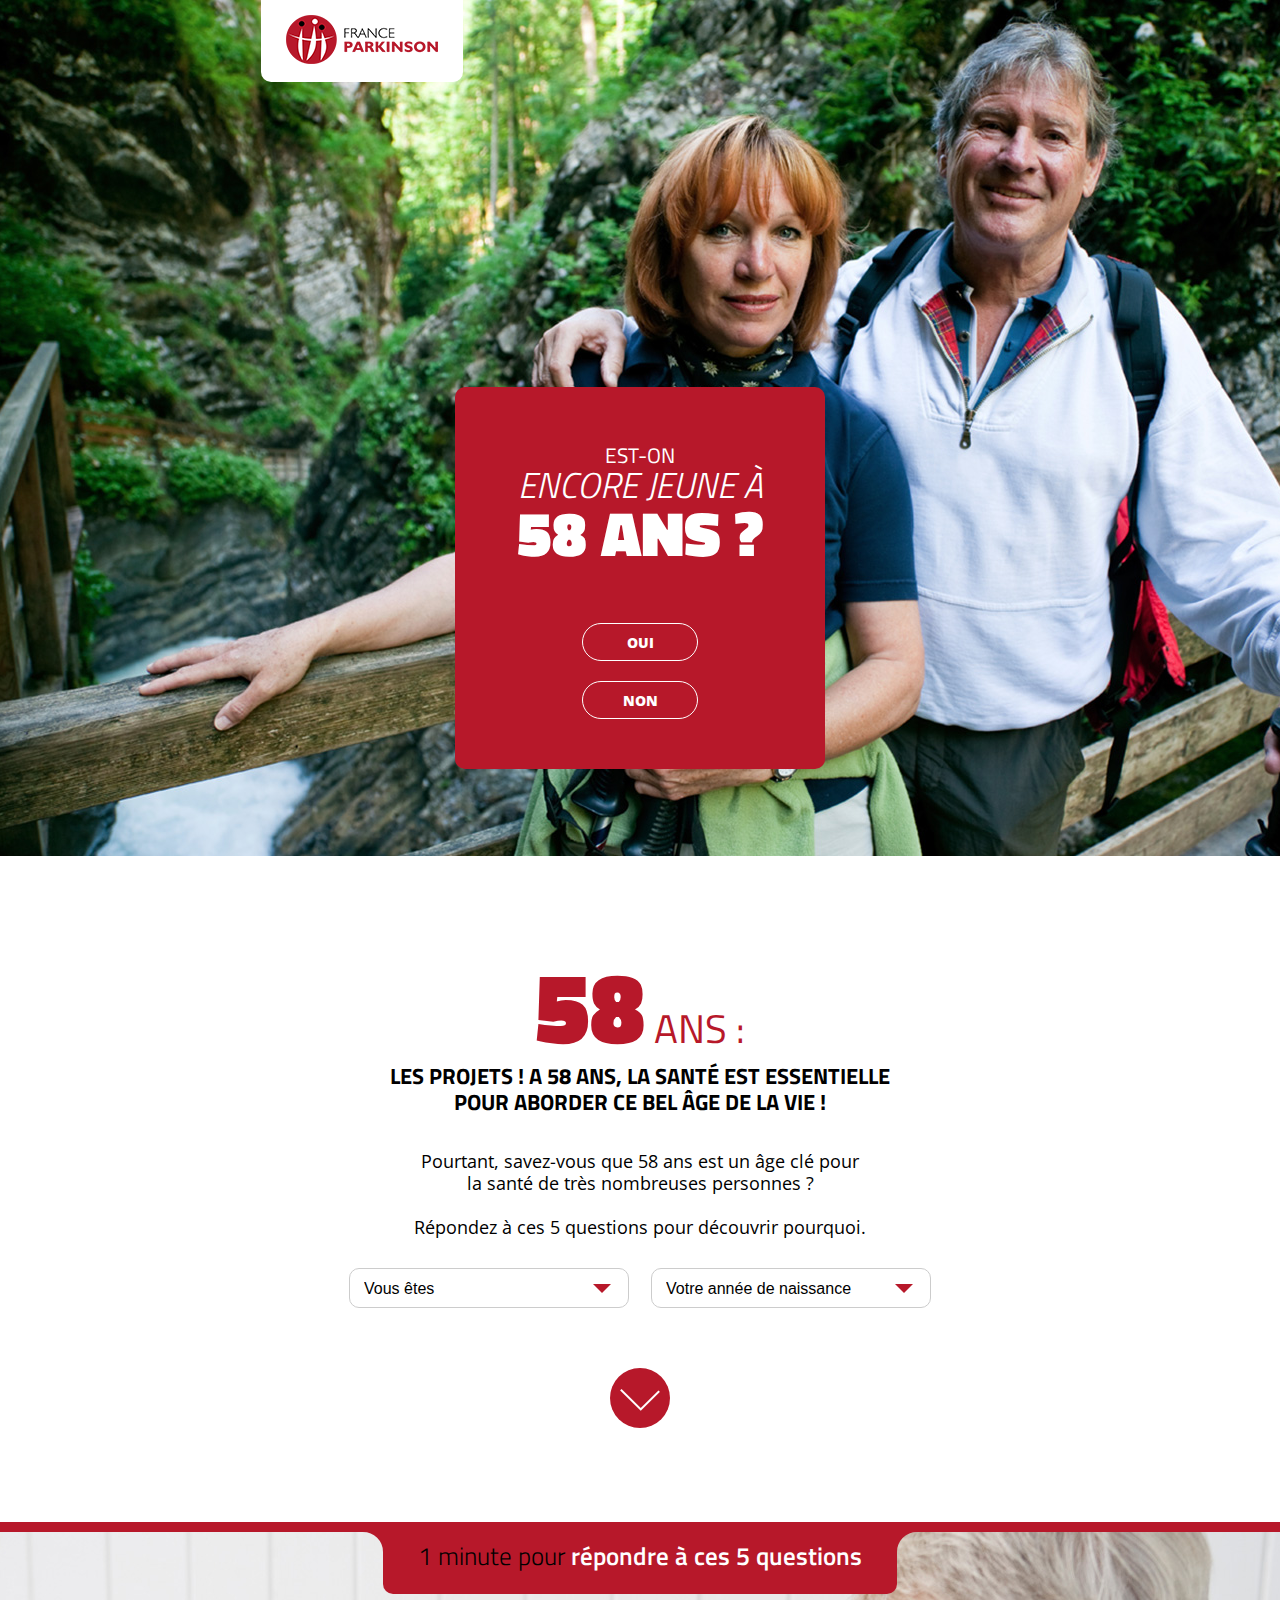
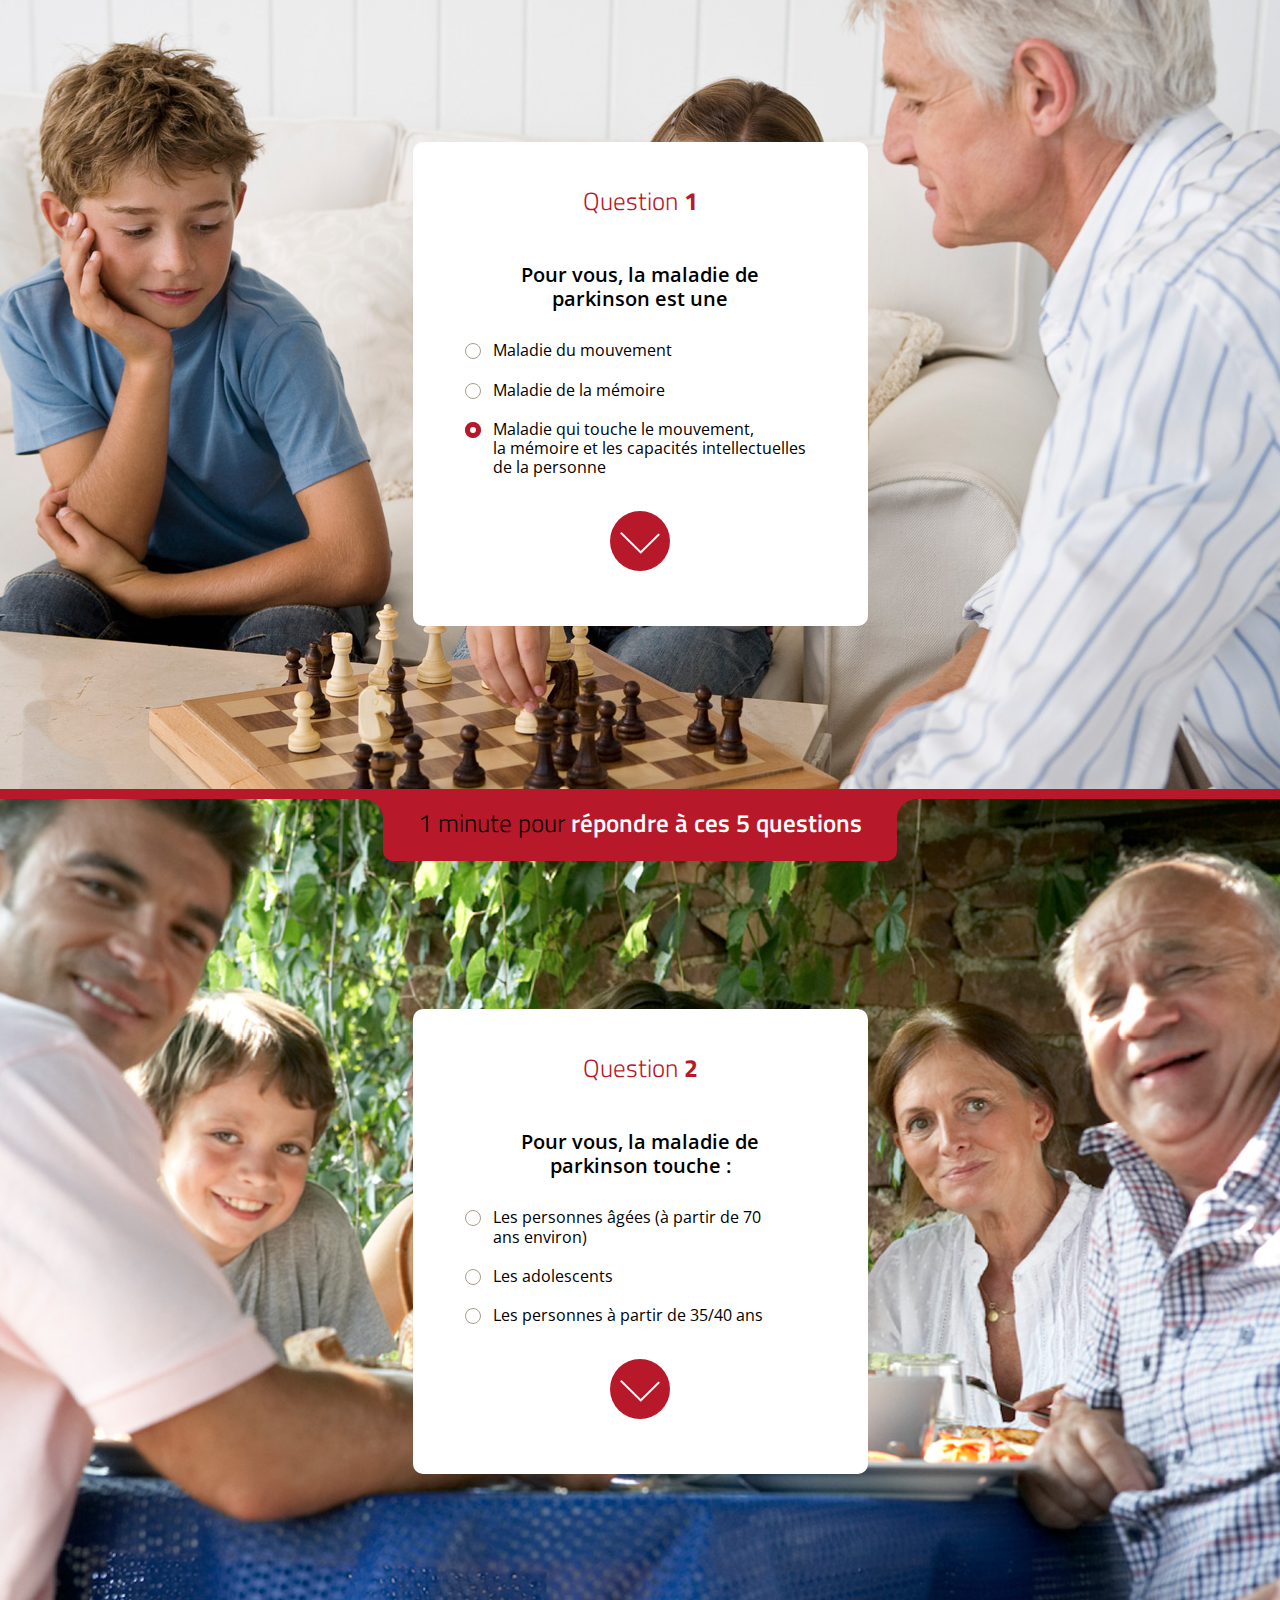
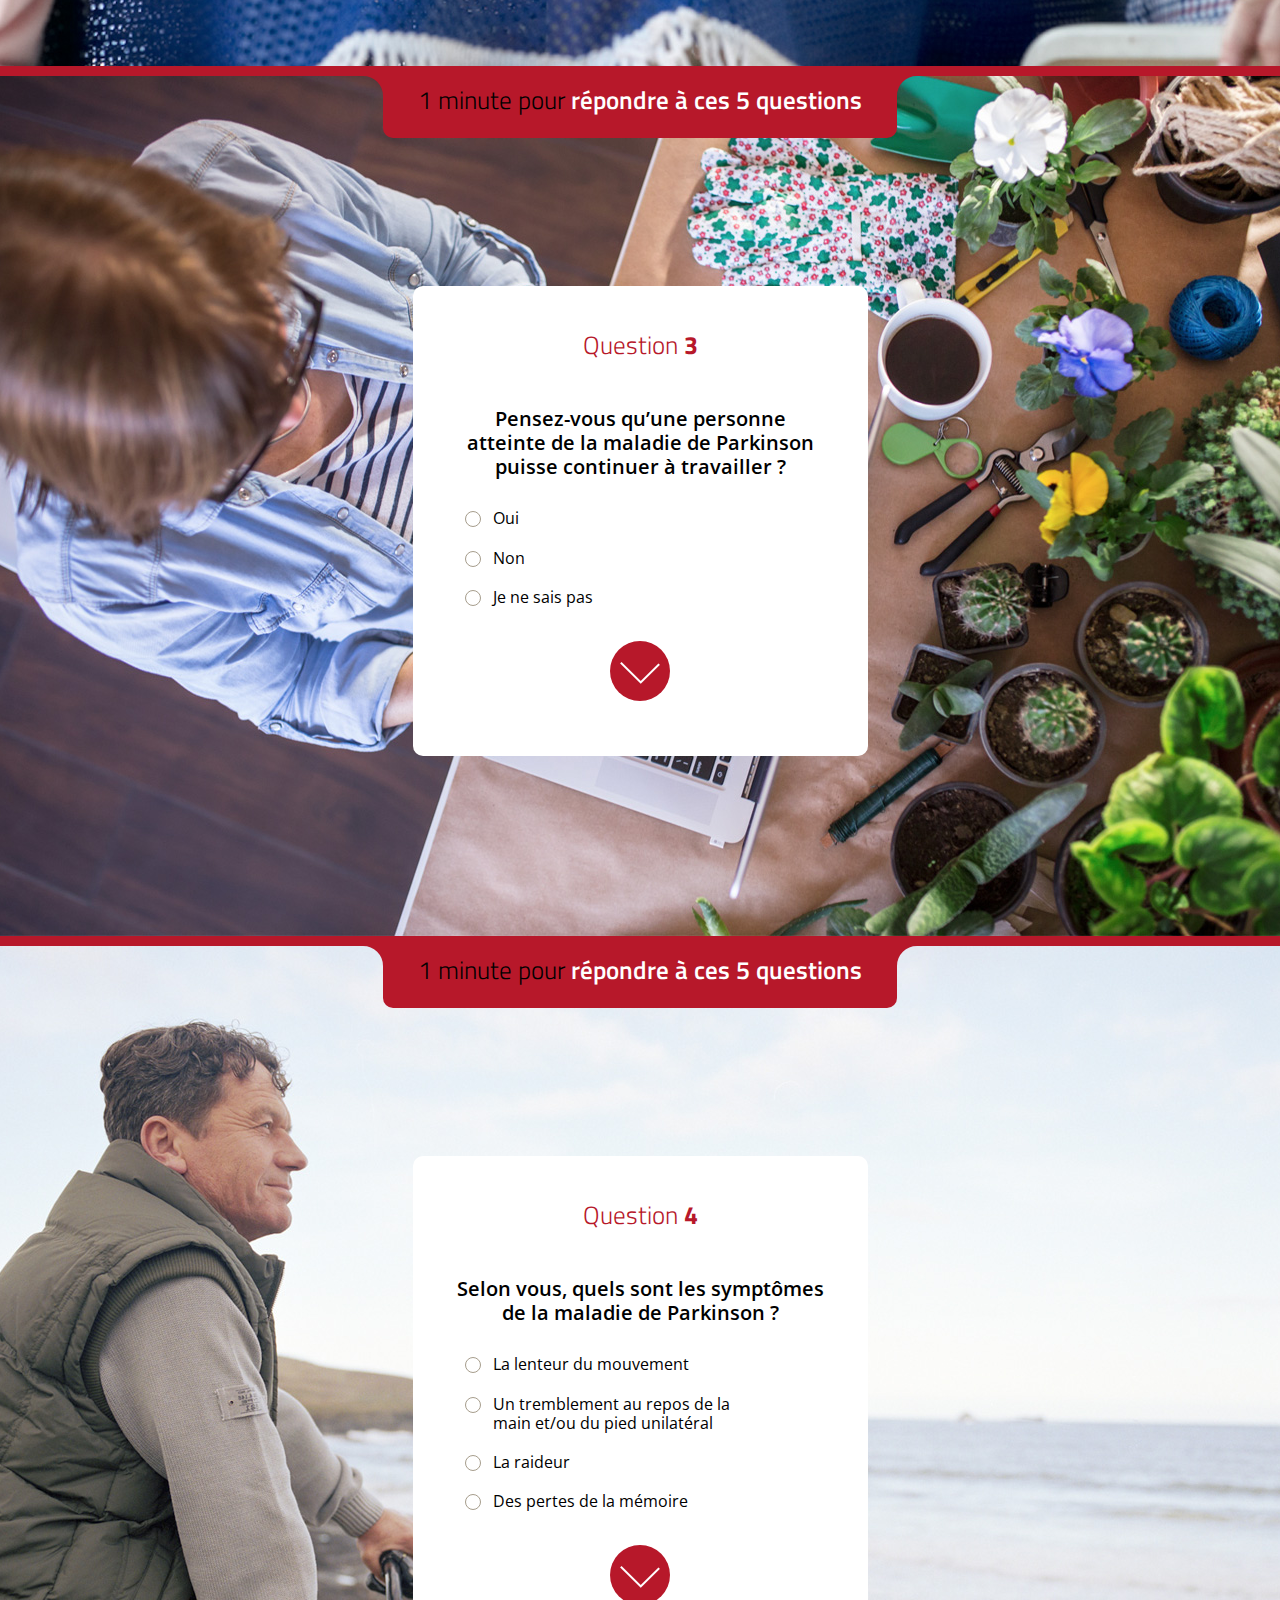
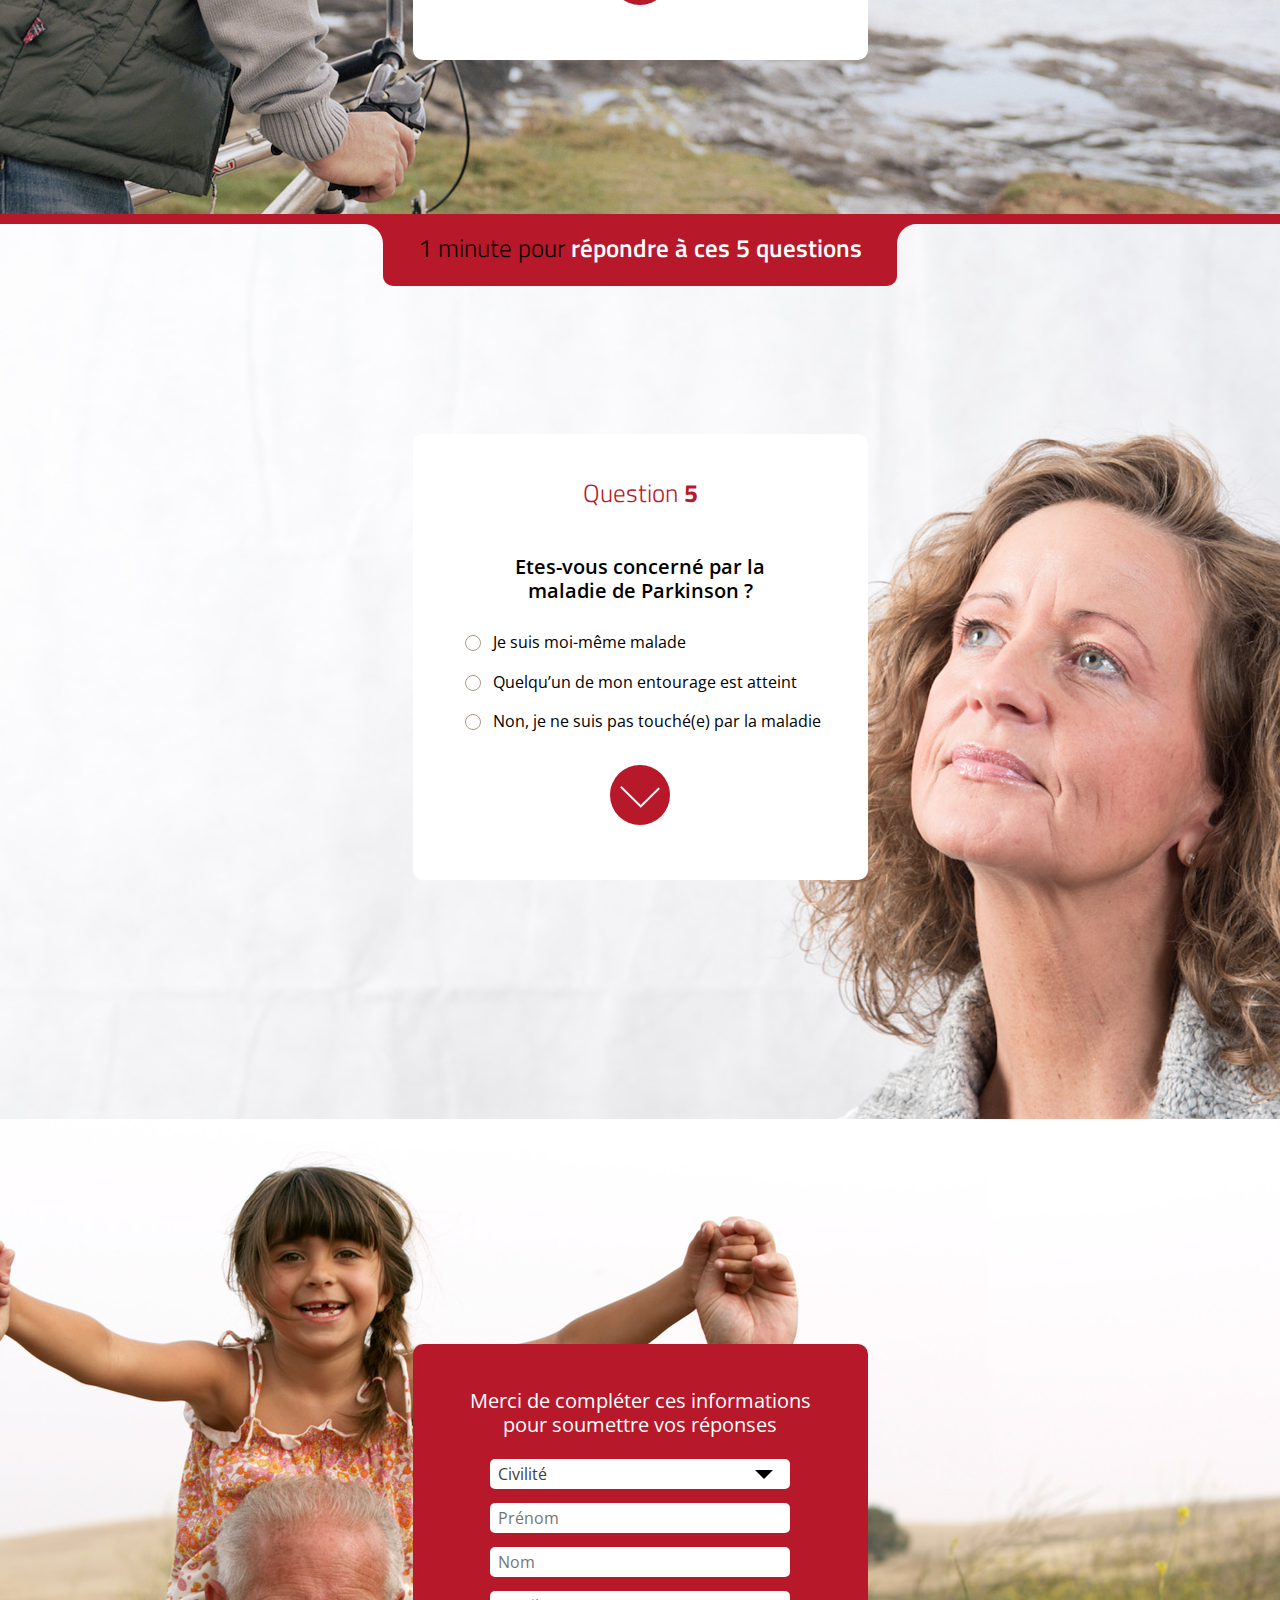
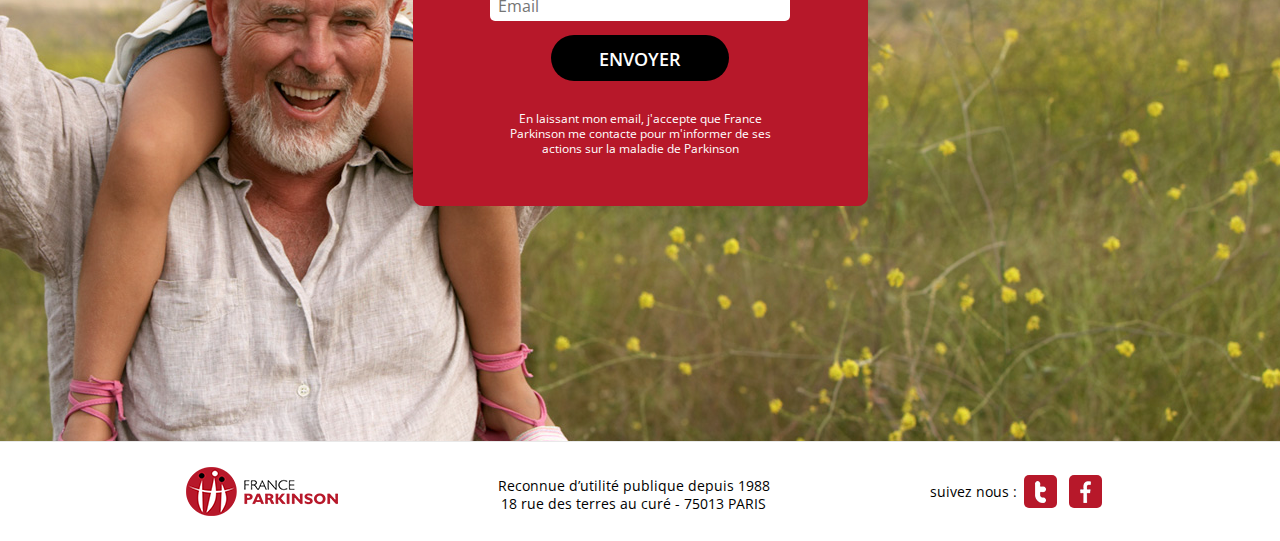
==== commit 551fc087: "Age - Liste déroulante" ====
--- a/index.html
+++ b/index.html
@@ -60,9 +60,16 @@
 		</span>
 		<span class="default-select">
 			<select name="age" required>
-				<option value="" disabled selected>Votre âge</option>
-				<option value="58">58 ans</option>
-				<option value="59">59 ans</option>
+				<option value="" disabled selected>Votre année de naissance</option>
+				<option value="2000-aujourd'hui">Entre 2000 et aujourd'hui</option>
+				<option value="1990-1999">Entre 1990 et 1999</option>
+				<option value="1980-1989">Entre 1980 et 1989</option>
+				<option value="1970-1979">Entre 1970 et 1979</option>
+				<option value="1960-1969">Entre 1960 et 1969</option>
+				<option value="1950-1959">Entre 1950 et 1959</option>
+				<option value="1940-1949">Entre 1940 et 1949</option>
+				<option value="1930-1939">Entre 1930 et 1939</option>
+				<option value="1930-1939">Entre 1930 et 1939</option>
 			</select>
 		</span>
 	</p>
--- a/css/style.css
+++ b/css/style.css
@@ -1 +1 @@
-html,body,div,span,applet,object,iframe,h1,h2,h3,h4,h5,h6,p,blockquote,pre,a,abbr,acronym,address,big,cite,code,del,dfn,em,img,ins,kbd,q,s,samp,small,strike,strong,sub,sup,tt,var,b,u,i,center,dl,dt,dd,ol,ul,li,fieldset,form,label,legend,table,caption,tbody,tfoot,thead,tr,th,td,article,aside,canvas,details,embed,figure,figcaption,footer,header,hgroup,menu,nav,output,ruby,section,summary,time,mark,audio,video{margin:0;padding:0;border:0;font-size:100%;font:inherit;vertical-align:baseline;-moz-box-sizing:border-box;-webkit-box-sizing:border-box;box-sizing:border-box}strong,b{font-weight:bold}a{text-decoration:none}ul,ol{list-style-type:none}table{border:0;border-spacing:0;empty-cells:show;border-collapse:0}th,td{text-align:left;font-weight:normal}html{font-size:100%;-webkit-text-size-adjust:100%;-ms-text-size-adjust:100%}body{font-size:16px;line-height:1;font-family:Arial,Verdana,Helvetica,sans-serif}html,button,input,select,textarea{font-family:sans-serif}article,aside,details,figcaption,figure,footer,header,hgroup,main,nav,section,summary{display:block}h1,h2,h3,h4,h5{font-weight:normal}img{max-width:100%;height:auto}button,input,select,textarea{font-size:100%;border:0;vertical-align:baseline;*vertical-align:middle}button,input{line-height:normal}button,select{text-transform:none}input[type="text"],input[type="password"],input[type="number"]{-webkit-appearance:textfield;-moz-appearance:textfield;border-radius:0}input::-webkit-outer-spin-button,input::-webkit-inner-spin-button{-webkit-appearance:none;margin:0}button,html input[type="button"],input[type="reset"],input[type="submit"]{-webkit-appearance:button;cursor:pointer;*overflow:visible}button[disabled],html input[disabled]{cursor:default}input[type="checkbox"],input[type="radio"]{-moz-box-sizing:border-box;-webkit-box-sizing:border-box;box-sizing:border-box;padding:0;margin:0;*height:13px;*width:13px}input[type="search"]{-webkit-appearance:textfield;-moz-appearance:textfield;-moz-box-sizing:content-box;-webkit-box-sizing:content-box;box-sizing:content-box}textarea{overflow:auto;vertical-align:top;resize:vertical}fieldset{border:0;margin:0;padding:0}@media screen and (desktop: 0){a:hover{text-decoration:underline}}.float-left{float:left}.float-right{float:right}.hidden{overflow:hidden;height:0}.text-center{text-align:center}.bold{font-weight:bold}.text-underline{text-decoration:underline}.text-underline:hover{text-decoration:none}.bt-next:hover .arrow-white-01,#footer .box-follow .bt-share:hover i,#main .bt:hover,#main input[name='jeune']:checked+label,#form .bt-submit,#bottom .bt-don:hover{-moz-transition:all 0.3s ease 0s;-o-transition:all 0.3s ease 0s;-webkit-transition:all 0.3s ease;-webkit-transition-delay:0s;transition:all 0.3s ease 0s}.logo-france-parkinson{text-indent:-9999px;overflow:hidden}.page-center{margin:0 auto;text-align:left;position:relative}.page-center:before,.page-center:after{content:"";display:table}.page-center:after{clear:both}.page-center{zoom:1}.bt-next{width:60px;height:60px;line-height:60px;display:block;margin:0 auto;-moz-border-radius:60px;-webkit-border-radius:60px;border-radius:60px;text-align:center;background:#b7182a}.bt-next:hover .arrow-white-01{-moz-transform:rotate(360deg);-ms-transform:rotate(360deg);-webkit-transform:rotate(360deg);transform:rotate(360deg)}.form-line:not(.error) .error-msg{display:none}.form-line.error .error-msg{display:block;font-size:12px;line-height:14.4px;font-size:0.75rem;line-height:0.9rem;padding-top:4px}.error label::before,.error select,.error input{box-shadow:0px 0px 2px 2px rgba(255,0,0,0.5)}.box-main:not(.error) .error-msg{display:none}.default-select,.form-select{display:inline-block;vertical-align:middle;*vertical-align:auto;*zoom:1;*display:inline;position:relative;background:#fff}.default-select::after,.form-select::after{content:"";display:inline-block;top:50%;right:17px;bottom:auto;left:auto;z-index:1;position:absolute;margin-top:-4px}.default-select select,.form-select select{-moz-appearance:none;-webkit-appearance:none;position:relative;z-index:2;background:none;display:block;width:100%}.default-select select::-ms-expand,.form-select select::-ms-expand{display:none}.default-select{height:40px;width:232px;border:1px solid #ccc;-moz-border-radius:10px;-webkit-border-radius:10px;border-radius:10px}.default-select::after{width:0;height:0;border-left:9px solid transparent;border-right:9px solid transparent;border-bottom:9px solid transparent;border-top:9px solid #b7182a}.default-select select{font-size:16px;line-height:40px;font-size:1rem;line-height:2.5rem;padding-left:14px;height:40px}.form-select{height:30px;max-width:300px;-moz-border-radius:5px;-webkit-border-radius:5px;border-radius:5px;display:inline-block;width:100%}.form-select::after{width:0;height:0;border-left:9px solid transparent;border-right:9px solid transparent;border-bottom:9px solid transparent;border-top:9px solid #000}.form-select select{border:0;font-size:16px;line-height:30px;font-size:1rem;line-height:1.875rem;height:30px;padding-left:8px;color:#404040;font-family:"Open Sans",Arial,Verdana,Helvetica,sans-serif}input[type="text"].input-txt,input[type="email"].input-txt{font-size:16px;line-height:30px;font-size:1rem;line-height:1.875rem;height:30px;width:100%;max-width:300px;border:0;padding-left:8px;color:#404040;font-family:"Open Sans",Arial,Verdana,Helvetica,sans-serif;-moz-border-radius:5px;-webkit-border-radius:5px;border-radius:5px;padding-right:8px;-moz-box-sizing:border-box;-webkit-box-sizing:border-box;box-sizing:border-box}@media screen and (min-width: 980px){.main-container{width:945px}}.radio-custom:not(:checked),.radio-custom:checked{left:-9999px;z-index:auto;position:absolute}.radio-custom:not(:checked)+label,.radio-custom:checked+label{position:relative;padding-left:28px;cursor:pointer}.radio-custom:not(:checked)+label:before,.radio-custom:checked+label:before,.radio-custom:not(:checked)+label:after,.radio-custom:checked+label:after{content:'';top:2px;left:0;z-index:auto;position:absolute;width:16px;height:16px;-moz-border-radius:16px;-webkit-border-radius:16px;border-radius:16px;display:inline-block;vertical-align:middle;*vertical-align:auto;*zoom:1;*display:inline;background:#fff;-moz-box-sizing:border-box;-webkit-box-sizing:border-box;box-sizing:border-box}.radio-custom:not(:checked)+label:before,.radio-custom:checked+label:before{border:1px solid #a69d8c}.radio-custom:not(:checked)+label:after,.radio-custom:checked+label:after{border:5px solid #b7182a;-moz-transition:all 0.1s;-o-transition:all 0.1s;-webkit-transition:all 0.1s;transition:all 0.1s}.radio-custom:not(:checked)+label:after{opacity:0}.radio-custom:checked+label:after{opacity:1}[class*="picto-"],[class*="logo-"],[class*="arrow-"]{display:inline-block;vertical-align:middle;*vertical-align:auto;*zoom:1;*display:inline;background-repeat:no-repeat;background-position:0 0}.arrow-white-01{width:40px;height:22px;background-image:url(../images/arrow-white-01.png)}.picto-facebook{width:11px;height:22px;background-image:url(../images/picto-facebook.png)}.picto-twitter{width:11px;height:22px;background-image:url(../images/picto-twitter.png)}.picto-euro{width:25px;height:25px;background-image:url(../images/picto-euro.png)}.picto-heart{width:22px;height:22px;background-image:url(../images/picto-heart.png)}.picto-info{width:25px;height:25px;background-image:url(../images/picto-info.png)}.picto-stop{width:17px;height:28px;background-image:url(../images/picto-stop.png)}.logo-france-parkinson{width:152px;height:49px;background-image:url(../images/logo-france-parkinson.png)}#header .container-logo{padding:15px 25px 18px;background:#fff;display:inline-block;-moz-border-radius:0 0 10px 10px;-webkit-border-radius:0;border-radius:0 0 10px 10px}.box-one-minute{top:0;right:auto;bottom:auto;left:0;z-index:auto;position:absolute;width:100%;text-align:center;border-top:10px solid #b7182a}.box-one-minute .txt{display:inline-block;padding:15px 35px 28px 35px;background:#b7182a;color:#fff;font-size:25px;font-size:1.5625rem;font-family:"Titillium Web",Arial,Verdana,Helvetica,sans-serif;font-weight:600;-moz-border-radius:0 0 10px 10px;-webkit-border-radius:0;border-radius:0 0 10px 10px;position:relative}.box-one-minute .txt .black{color:#000;font-weight:300}.box-one-minute .txt .corner-left,.box-one-minute .txt .corner-right{z-index:1;position:absolute;height:50px;width:50px;overflow:hidden;top:-10px}.box-one-minute .txt .corner-left:after,.box-one-minute .txt .corner-right:after{content:'';z-index:1;position:absolute;top:-20px;height:40px;width:40px;background:transparent;border:solid 30px #b7182a}.box-one-minute .txt .corner-left{left:-40px}.box-one-minute .txt .corner-left:after{right:-20px;-moz-border-radius:0 50% 0 0;-webkit-border-radius:0;border-radius:0 50% 0 0}.box-one-minute .txt .corner-right{right:-40px}.box-one-minute .txt .corner-right:after{left:-20px;-moz-border-radius:50% 0 0 0;-webkit-border-radius:50%;border-radius:50% 0 0 0}@media screen and (min-width: 768px){#header .container-logo{margin-left:93px}.box-one-minute .txt{padding:15px 35px 28px 35px;font-size:25px;font-size:1.5625rem}}@media screen and (max-width: 767px){#header .container-logo{margin-left:-15px;margin-top:-8px;-moz-transform:scale(0.8);-ms-transform:scale(0.8);-webkit-transform:scale(0.8);transform:scale(0.8)}.box-one-minute .txt{padding:5px 25px 15px 25px;font-size:22px;line-height:26.4px;font-size:1.375rem;line-height:1.65rem}}@media screen and (mobile: 0){#header .container-logo{margin-left:-15px;margin-top:-8px;-moz-transform:scale(0.8);-ms-transform:scale(0.8);-webkit-transform:scale(0.8);transform:scale(0.8)}.box-one-minute .txt{padding:5px 25px 15px 25px;font-size:22px;line-height:26.4px;font-size:1.375rem;line-height:1.65rem}}#footer{background:#fff;padding:25px 0;text-align:center;border-top:1px solid #e9e9e9}#footer .container-logo{float:left;margin-left:18px;text-align:left}#footer .txt{font-size:14px;line-height:18px;font-size:0.875rem;line-height:1.125rem}#footer .txt.center{text-align:center;margin-top:10px}#footer .box-follow{float:right;text-align:left}#footer .box-follow .txt{margin-right:3px}#footer .box-follow .bt-share{display:inline-block;vertical-align:middle;*vertical-align:auto;*zoom:1;*display:inline;margin-right:8px;width:33px;height:33px;line-height:30px;-moz-border-radius:5px;-webkit-border-radius:5px;border-radius:5px;text-align:center;background:#b7182a}#footer .box-follow .bt-share:hover i{-moz-transform:rotate(360deg);-ms-transform:rotate(360deg);-webkit-transform:rotate(360deg);transform:rotate(360deg)}@media screen and (min-width: 768px){#footer .box-follow{margin-right:3px;margin-top:8px}#footer .box-follow .txt{display:inline-block;vertical-align:middle;*vertical-align:auto;*zoom:1;*display:inline}}@media screen and (max-width: 767px){#footer .txt.center{width:100%;clear:both;padding-top:15px}#footer .box-follow{margin-right:18px;margin-top:-3px}#footer .box-follow .txt{display:block;margin-bottom:5px}}@media screen and (mobile: 0){#footer .txt.center{width:100%;clear:both;padding-top:15px}#footer .box-follow{margin-right:18px;margin-top:-3px}#footer .box-follow .txt{display:block;margin-bottom:5px}}#main{background:url(../images/bg-main.jpg) no-repeat center center;position:relative;overflow:hidden}#main .box-main{max-width:370px;background:#b7182a;color:#fff;text-align:center;-moz-border-radius:10px;-webkit-border-radius:10px;border-radius:10px}#main .box-main .title{font-family:"Titillium Web",Arial,Verdana,Helvetica,sans-serif;text-transform:uppercase}#main .box-main .title span{display:block}#main .box-main .title span:first-child+span{font-weight:300;font-style:italic}#main .box-main .title span:first-child+span+span{font-weight:900}#main .bt{width:116px;height:38px;display:block;margin:0 auto;border:1px solid #fff;-moz-border-radius:38px;-webkit-border-radius:38px;border-radius:38px;text-align:center;color:#fff;font-size:14px;line-height:38px;font-size:0.875rem;line-height:2.375rem;font-weight:800;text-transform:uppercase;background:#b7182a}#main .bt:hover{color:#b7182a;background:#fff}#main .bt+.bt{margin-top:12px}#main input[name='jeune']:checked+label{color:#b7182a;background:#fff}#main .box-thanks{background:#b7182a;color:#fff;text-align:center}#main .box-thanks .title{font-family:"Open Sans",Arial,Verdana,Helvetica,sans-serif;text-transform:uppercase}#main .box-thanks .title span{font-weight:800;display:block;margin-bottom:12px}@media screen and (min-width: 768px){#main{height:856px}#main .box-main{margin-top:305px;padding:60px 0 50px 0}#main .box-main .title{margin-bottom:45px}#main .box-main .title span:first-child{font-size:21px;line-height:16px;font-size:1.3125rem;line-height:1rem}#main .box-main .title span:first-child+span{font-size:36px;line-height:43.2px;font-size:2.25rem;line-height:2.7rem}#main .box-main .title span:first-child+span+span{font-size:63px;line-height:53px;font-size:3.9375rem;line-height:3.3125rem}#main .box-thanks{top:auto;right:auto;bottom:0;left:0;z-index:auto;position:absolute;width:100%;padding:35px 10px}#main .box-thanks .title{font-size:25px;line-height:30px;font-size:1.5625rem;line-height:1.875rem}#main .box-thanks .title span{font-size:50px;line-height:40px;font-size:3.125rem;line-height:2.5rem}}@media screen and (max-width: 767px){#main{max-height:856px;padding:0 15px}#main .box-main{margin-bottom:30%}#main .box-main .title{margin-bottom:20px}#main .box-main .title span:first-child{font-size:18px;line-height:16px;font-size:1.125rem;line-height:1rem}#main .box-main .title span:first-child+span{font-size:30px;line-height:36px;font-size:1.875rem;line-height:2.25rem}#main .box-main .title span:first-child+span+span{font-size:50px;line-height:43px;font-size:3.125rem;line-height:2.6875rem}#main .box-thanks{padding:30px 0 20px 0}#main .box-thanks .title{font-size:20px;line-height:24px;font-size:1.25rem;line-height:1.5rem}#main .box-thanks .title span{font-size:40px;line-height:30px;font-size:2.5rem;line-height:1.875rem}}@media screen and (mobile: 0){#main{max-height:856px;padding:0 15px}#main .box-main{margin-bottom:30%}#main .box-main .title{margin-bottom:20px}#main .box-main .title span:first-child{font-size:18px;line-height:16px;font-size:1.125rem;line-height:1rem}#main .box-main .title span:first-child+span{font-size:30px;line-height:36px;font-size:1.875rem;line-height:2.25rem}#main .box-main .title span:first-child+span+span{font-size:50px;line-height:43px;font-size:3.125rem;line-height:2.6875rem}#main .box-thanks{padding:30px 0 20px 0}#main .box-thanks .title{font-size:20px;line-height:24px;font-size:1.25rem;line-height:1.5rem}#main .box-thanks .title span{font-size:40px;line-height:30px;font-size:2.5rem;line-height:1.875rem}}@media screen and (max-width: 767px) and (orientation: portrait){#main .box-main{margin-top:35%;margin-bottom:30%;padding:30px 0 20px 0}#main .box-thanks{margin-top:55%}}@media screen and (mobilePortrait: 0){#main .box-main{margin-top:35%;margin-bottom:30%;padding:30px 0 20px 0}#main .box-thanks{margin-top:55%}}@media screen and (max-width: 767px) and (orientation: landscape){#main .box-main{margin-top:3%;margin-bottom:10%;display:inline-block;padding:30px 20px 20px}#main .box-thanks{margin-top:10%;max-width:50%}}#intro{text-align:center;background:#fff;position:relative;overflow:hidden}#intro .title{margin-bottom:25px;font-family:"Titillium Web",Arial,Verdana,Helvetica,sans-serif;text-transform:uppercase;color:#b7182a}#intro .title span{font-weight:900}#intro .subtitle{font-family:"Titillium Web",Arial,Verdana,Helvetica,sans-serif;font-weight:700;text-transform:uppercase;margin-bottom:35px}#intro .subtitle span{display:block}#intro .txt{margin-bottom:30px}#intro .txt span{display:block}#intro .container-select{margin-bottom:50px}#intro .container-select .default-select{margin:0 9px 10px 9px}@media screen and (min-width: 768px){#intro{padding-bottom:94px}#intro .title{margin-top:120px;font-size:40px;font-size:2.5rem}#intro .title span{font-size:100px;line-height:60px;font-size:6.25rem;line-height:3.75rem}#intro .subtitle{font-size:22px;line-height:26px;font-size:1.375rem;line-height:1.625rem}#intro .txt{font-size:18px;line-height:22px;font-size:1.125rem;line-height:1.375rem}}@media screen and (max-width: 767px){#intro{padding:0 15px 50px 15px}#intro .title{margin-top:30px;font-size:30px;font-size:1.875rem}#intro .title span{font-size:80px;line-height:40px;font-size:5rem;line-height:2.5rem}#intro .subtitle{font-size:20px;line-height:24px;font-size:1.25rem;line-height:1.5rem}#intro .txt{font-size:16px;line-height:20px;font-size:1rem;line-height:1.25rem}}@media screen and (mobile: 0){#intro{padding:0 15px 50px 15px}#intro .title{margin-top:30px;font-size:30px;font-size:1.875rem}#intro .title span{font-size:80px;line-height:40px;font-size:5rem;line-height:2.5rem}#intro .subtitle{font-size:20px;line-height:24px;font-size:1.25rem;line-height:1.5rem}#intro .txt{font-size:16px;line-height:20px;font-size:1rem;line-height:1.25rem}}.question{position:relative;overflow:hidden}.question .box-question{max-width:455px;margin:0 auto;background:#fff;color:#000;-moz-border-radius:10px;-webkit-border-radius:10px;border-radius:10px}.question .box-question .number{color:#b7182a;font-family:"Titillium Web",Arial,Verdana,Helvetica,sans-serif;font-weight:300;font-size:25px;font-size:1.5625rem;text-align:center}.question .box-question .number span{font-weight:700}.question .box-question .title{font-weight:600;margin-bottom:30px;text-align:center}.question .box-question .title+.form-line{margin-top:0}.question .form-line{margin-top:20px}.question .form-line label{display:block}.question .bt-next{margin-top:34px}.question#question-01{background:url(../images/bg-question-01.jpg) no-repeat center center}.question#question-02{background:url(../images/bg-question-02.jpg) no-repeat center center}.question#question-03{background:url(../images/bg-question-03.jpg) no-repeat center center}.question#question-04{background:url(../images/bg-question-04.jpg) no-repeat center center}.question#question-05{background:url(../images/bg-question-05.jpg) no-repeat center center}@media screen and (min-width: 768px){.question .box-question{margin-top:220px}.question#question-01{height:867px}.question#question-01 .box-question .title{padding:0 90px}.question#question-01 .form-line{margin-right:52px}.question#question-02{height:877px}.question#question-02 .box-question .title{padding:0 90px}.question#question-02 .form-line{margin-right:92px}.question#question-03{height:870px}.question#question-03 .box-question .title{padding:0 50px}.question#question-04{height:878px}.question#question-04 .box-question .title{padding:0 40px}.question#question-04 .form-line{margin-right:130px}.question#question-05{height:905px}.question#question-05 .box-question .title{padding:0 90px}.question .box-question{padding-bottom:55px;padding-top:50px}.question .box-question .number{margin-bottom:52px}.question .box-question .title{font-size:20px;line-height:24px;font-size:1.25rem;line-height:1.5rem}.question .form-line{margin-left:52px}}@media screen and (max-width: 767px){.question{padding:40px 15px 0 15px}.question .box-question{padding-bottom:30px;padding-top:30px;margin-top:30%;margin-bottom:30%}.question .box-question .number{margin-bottom:30px}.question .box-question .title{padding:0 20px;font-size:18px;line-height:22px;font-size:1.125rem;line-height:1.375rem}.question .form-line{margin-right:15px;margin-left:30px}.question#question-01{max-height:867px}.question#question-02{max-height:877px}.question#question-03{max-height:870px}.question#question-04{max-height:878px}.question#question-05{max-height:905px}}@media screen and (mobile: 0){.question{padding:40px 15px 0 15px}.question .box-question{padding-bottom:30px;padding-top:30px;margin-top:30%;margin-bottom:30%}.question .box-question .number{margin-bottom:30px}.question .box-question .title{padding:0 20px;font-size:18px;line-height:22px;font-size:1.125rem;line-height:1.375rem}.question .form-line{margin-right:15px;margin-left:30px}.question#question-01{max-height:867px}.question#question-02{max-height:877px}.question#question-03{max-height:870px}.question#question-04{max-height:878px}.question#question-05{max-height:905px}}#form{background:url(../images/bg-form.jpg) no-repeat center top;position:relative;overflow:hidden}#form .box-form{max-width:455px;background:#b7182a;color:#fff;text-align:center;-moz-border-radius:10px;-webkit-border-radius:10px;border-radius:10px}#form .box-form .txt{margin-bottom:22px}#form .box-form .form-line{margin-bottom:14px}#form .bt-submit{width:178px;height:46px;display:block;margin:0 auto;border:0;-moz-border-radius:46px;-webkit-border-radius:46px;border-radius:46px;text-align:center;color:#fff;font-size:18px;line-height:46px;font-size:1.125rem;line-height:2.875rem;font-weight:600;text-transform:uppercase;background:#000;font-family:"Open Sans",Arial,Verdana,Helvetica,sans-serif;margin-bottom:30px}#form .bt-submit:hover{color:#000;background:#fff}#form .mentions{color:#fff;font-size:12px;line-height:15px;font-size:0.75rem;line-height:0.9375rem}@media screen and (min-width: 768px){#form{height:922px}#form .box-form{padding:45px 0 50px 0;margin-top:225px}#form .box-form .txt{font-size:20px;line-height:24px;font-size:1.25rem;line-height:1.5rem}#form .mentions{padding:0 90px}}@media screen and (max-width: 767px){#form{padding:0 15px;max-height:922px}#form .box-form{padding:25px 10px 40px 10px;margin-top:30%;margin-bottom:30%}#form .box-form .txt{font-size:18px;line-height:22px;font-size:1.125rem;line-height:1.375rem}}@media screen and (mobile: 0){#form{padding:0 15px;max-height:922px}#form .box-form{padding:25px 10px 40px 10px;margin-top:30%;margin-bottom:30%}#form .box-form .txt{font-size:18px;line-height:22px;font-size:1.125rem;line-height:1.375rem}}#bottom{text-align:center;padding-top:40px;background:#fff;position:relative;overflow:hidden}#bottom .txt{font-family:"Open Sans",Arial,Verdana,Helvetica,sans-serif}#bottom .txt.default{margin-bottom:20px}#bottom .txt.help{font-weight:600;margin:48px 0 30px 0;color:#b7182a}#bottom .txt.thanks{margin-top:44px}#bottom .box-association{max-width:410px;width:100%;display:table;table-layout:fixed;border:1px solid #e9e9e9;-moz-border-radius:10px;-webkit-border-radius:10px;border-radius:10px}#bottom .box-association .row{display:table-row}#bottom .box-association .row:first-child .cell{border-bottom:1px solid #e9e9e9}#bottom .box-association .cell{display:table-cell;vertical-align:middle;text-align:center;padding:0 12px;font-family:"Open Sans",Arial,Verdana,Helvetica,sans-serif;color:#4a4a4a}#bottom .box-association .cell:hover{text-decoration:underline}#bottom .box-association .cell:first-child{border-right:1px solid #e9e9e9}#bottom .box-association .cell .title{font-weight:600;color:#b7182a;display:block;text-transform:uppercase;margin-top:5px}#bottom .bt-don{padding:0 43px;height:66px;display:inline-block;-moz-border-radius:68px;-webkit-border-radius:68px;border-radius:68px;color:#fff;font-size:18px;line-height:64px;font-size:1.125rem;line-height:4rem;font-weight:600;text-transform:uppercase;background:#b7182a;border:1px solid #b7182a}#bottom .bt-don:hover{color:#b7182a;background:#fff}@media screen and (min-width: 768px){#bottom{padding-bottom:190px}#bottom .txt{font-size:20px;line-height:24px;font-size:1.25rem;line-height:1.5rem}#bottom .txt.default:first-child,#bottom .txt.default:first-child+.default{padding:0 100px}#bottom .txt.default:first-child+.default+.default{padding:0 200px}#bottom .txt.help{padding:0 130px}#bottom .txt.thanks{font-size:16px;line-height:20px;font-size:1rem;line-height:1.25rem}#bottom .box-association .cell{height:152px;font-size:14px;line-height:18px;font-size:0.875rem;line-height:1.125rem}}@media screen and (max-width: 767px){#bottom{padding:30px 15px 70px 15px}#bottom .txt{font-size:16px;line-height:22px;font-size:1rem;line-height:1.375rem}#bottom .txt.thanks{font-size:15px;line-height:18px;font-size:0.9375rem;line-height:1.125rem}#bottom .box-association .cell{padding-top:15px;padding-bottom:15px;font-size:13px;line-height:16px;font-size:0.8125rem;line-height:1rem}}@media screen and (mobile: 0){#bottom{padding:30px 15px 70px 15px}#bottom .txt{font-size:16px;line-height:22px;font-size:1rem;line-height:1.375rem}#bottom .txt.thanks{font-size:15px;line-height:18px;font-size:0.9375rem;line-height:1.125rem}#bottom .box-association .cell{padding-top:15px;padding-bottom:15px;font-size:13px;line-height:16px;font-size:0.8125rem;line-height:1rem}}body{font-family:"Open Sans",Arial,Verdana,Helvetica,sans-serif;font-size:16px;line-height:19.2px;font-size:1rem;line-height:1.2rem;color:#000}
+html,body,div,span,applet,object,iframe,h1,h2,h3,h4,h5,h6,p,blockquote,pre,a,abbr,acronym,address,big,cite,code,del,dfn,em,img,ins,kbd,q,s,samp,small,strike,strong,sub,sup,tt,var,b,u,i,center,dl,dt,dd,ol,ul,li,fieldset,form,label,legend,table,caption,tbody,tfoot,thead,tr,th,td,article,aside,canvas,details,embed,figure,figcaption,footer,header,hgroup,menu,nav,output,ruby,section,summary,time,mark,audio,video{margin:0;padding:0;border:0;font-size:100%;font:inherit;vertical-align:baseline;-moz-box-sizing:border-box;-webkit-box-sizing:border-box;box-sizing:border-box}strong,b{font-weight:bold}a{text-decoration:none}ul,ol{list-style-type:none}table{border:0;border-spacing:0;empty-cells:show;border-collapse:0}th,td{text-align:left;font-weight:normal}html{font-size:100%;-webkit-text-size-adjust:100%;-ms-text-size-adjust:100%}body{font-size:16px;line-height:1;font-family:Arial,Verdana,Helvetica,sans-serif}html,button,input,select,textarea{font-family:sans-serif}article,aside,details,figcaption,figure,footer,header,hgroup,main,nav,section,summary{display:block}h1,h2,h3,h4,h5{font-weight:normal}img{max-width:100%;height:auto}button,input,select,textarea{font-size:100%;border:0;vertical-align:baseline;*vertical-align:middle}button,input{line-height:normal}button,select{text-transform:none}input[type="text"],input[type="password"],input[type="number"]{-webkit-appearance:textfield;-moz-appearance:textfield;border-radius:0}input::-webkit-outer-spin-button,input::-webkit-inner-spin-button{-webkit-appearance:none;margin:0}button,html input[type="button"],input[type="reset"],input[type="submit"]{-webkit-appearance:button;cursor:pointer;*overflow:visible}button[disabled],html input[disabled]{cursor:default}input[type="checkbox"],input[type="radio"]{-moz-box-sizing:border-box;-webkit-box-sizing:border-box;box-sizing:border-box;padding:0;margin:0;*height:13px;*width:13px}input[type="search"]{-webkit-appearance:textfield;-moz-appearance:textfield;-moz-box-sizing:content-box;-webkit-box-sizing:content-box;box-sizing:content-box}textarea{overflow:auto;vertical-align:top;resize:vertical}fieldset{border:0;margin:0;padding:0}@media screen and (desktop: 0){a:hover{text-decoration:underline}}.float-left{float:left}.float-right{float:right}.hidden{overflow:hidden;height:0}.text-center{text-align:center}.bold{font-weight:bold}.text-underline{text-decoration:underline}.text-underline:hover{text-decoration:none}.bt-next:hover .arrow-white-01,#footer .box-follow .bt-share:hover i,#main .bt:hover,#main input[name='jeune']:checked+label,#form .bt-submit,#bottom .bt-don:hover{-moz-transition:all 0.3s ease 0s;-o-transition:all 0.3s ease 0s;-webkit-transition:all 0.3s ease;-webkit-transition-delay:0s;transition:all 0.3s ease 0s}.logo-france-parkinson{text-indent:-9999px;overflow:hidden}.page-center{margin:0 auto;text-align:left;position:relative}.page-center:before,.page-center:after{content:"";display:table}.page-center:after{clear:both}.page-center{zoom:1}.bt-next{width:60px;height:60px;line-height:60px;display:block;margin:0 auto;-moz-border-radius:60px;-webkit-border-radius:60px;border-radius:60px;text-align:center;background:#b7182a}.bt-next:hover .arrow-white-01{-moz-transform:rotate(360deg);-ms-transform:rotate(360deg);-webkit-transform:rotate(360deg);transform:rotate(360deg)}.form-line:not(.error) .error-msg{display:none}.form-line.error .error-msg{display:block;font-size:12px;line-height:14.4px;font-size:0.75rem;line-height:0.9rem;padding-top:4px}.error label::before,.error select,.error input{box-shadow:0px 0px 2px 2px rgba(255,0,0,0.5)}.box-main:not(.error) .error-msg{display:none}.default-select,.form-select{display:inline-block;vertical-align:middle;*vertical-align:auto;*zoom:1;*display:inline;position:relative;background:#fff}.default-select::after,.form-select::after{content:"";display:inline-block;top:50%;right:17px;bottom:auto;left:auto;z-index:1;position:absolute;margin-top:-4px}.default-select select,.form-select select{-moz-appearance:none;-webkit-appearance:none;position:relative;z-index:2;background:none;display:block;width:100%}.default-select select::-ms-expand,.form-select select::-ms-expand{display:none}.default-select{height:40px;width:280px;border:1px solid #ccc;-moz-border-radius:10px;-webkit-border-radius:10px;border-radius:10px}.default-select::after{width:0;height:0;border-left:9px solid transparent;border-right:9px solid transparent;border-bottom:9px solid transparent;border-top:9px solid #b7182a}.default-select select{font-size:16px;line-height:40px;font-size:1rem;line-height:2.5rem;padding-left:14px;height:40px}.form-select{height:30px;max-width:300px;-moz-border-radius:5px;-webkit-border-radius:5px;border-radius:5px;display:inline-block;width:100%}.form-select::after{width:0;height:0;border-left:9px solid transparent;border-right:9px solid transparent;border-bottom:9px solid transparent;border-top:9px solid #000}.form-select select{border:0;font-size:16px;line-height:30px;font-size:1rem;line-height:1.875rem;height:30px;padding-left:8px;color:#404040;font-family:"Open Sans",Arial,Verdana,Helvetica,sans-serif}input[type="text"].input-txt,input[type="email"].input-txt{font-size:16px;line-height:30px;font-size:1rem;line-height:1.875rem;height:30px;width:100%;max-width:300px;border:0;padding-left:8px;color:#404040;font-family:"Open Sans",Arial,Verdana,Helvetica,sans-serif;-moz-border-radius:5px;-webkit-border-radius:5px;border-radius:5px;padding-right:8px;-moz-box-sizing:border-box;-webkit-box-sizing:border-box;box-sizing:border-box}@media screen and (min-width: 980px){.main-container{width:945px}}.radio-custom:not(:checked),.radio-custom:checked{left:-9999px;z-index:auto;position:absolute}.radio-custom:not(:checked)+label,.radio-custom:checked+label{position:relative;padding-left:28px;cursor:pointer}.radio-custom:not(:checked)+label:before,.radio-custom:checked+label:before,.radio-custom:not(:checked)+label:after,.radio-custom:checked+label:after{content:'';top:2px;left:0;z-index:auto;position:absolute;width:16px;height:16px;-moz-border-radius:16px;-webkit-border-radius:16px;border-radius:16px;display:inline-block;vertical-align:middle;*vertical-align:auto;*zoom:1;*display:inline;background:#fff;-moz-box-sizing:border-box;-webkit-box-sizing:border-box;box-sizing:border-box}.radio-custom:not(:checked)+label:before,.radio-custom:checked+label:before{border:1px solid #a69d8c}.radio-custom:not(:checked)+label:after,.radio-custom:checked+label:after{border:5px solid #b7182a;-moz-transition:all 0.1s;-o-transition:all 0.1s;-webkit-transition:all 0.1s;transition:all 0.1s}.radio-custom:not(:checked)+label:after{opacity:0}.radio-custom:checked+label:after{opacity:1}[class*="picto-"],[class*="logo-"],[class*="arrow-"]{display:inline-block;vertical-align:middle;*vertical-align:auto;*zoom:1;*display:inline;background-repeat:no-repeat;background-position:0 0}.arrow-white-01{width:40px;height:22px;background-image:url(../images/arrow-white-01.png)}.picto-facebook{width:11px;height:22px;background-image:url(../images/picto-facebook.png)}.picto-twitter{width:11px;height:22px;background-image:url(../images/picto-twitter.png)}.picto-euro{width:25px;height:25px;background-image:url(../images/picto-euro.png)}.picto-heart{width:22px;height:22px;background-image:url(../images/picto-heart.png)}.picto-info{width:25px;height:25px;background-image:url(../images/picto-info.png)}.picto-stop{width:17px;height:28px;background-image:url(../images/picto-stop.png)}.logo-france-parkinson{width:152px;height:49px;background-image:url(../images/logo-france-parkinson.png)}#header .container-logo{padding:15px 25px 18px;background:#fff;display:inline-block;-moz-border-radius:0 0 10px 10px;-webkit-border-radius:0;border-radius:0 0 10px 10px}.box-one-minute{top:0;right:auto;bottom:auto;left:0;z-index:auto;position:absolute;width:100%;text-align:center;border-top:10px solid #b7182a}.box-one-minute .txt{display:inline-block;padding:15px 35px 28px 35px;background:#b7182a;color:#fff;font-size:25px;font-size:1.5625rem;font-family:"Titillium Web",Arial,Verdana,Helvetica,sans-serif;font-weight:600;-moz-border-radius:0 0 10px 10px;-webkit-border-radius:0;border-radius:0 0 10px 10px;position:relative}.box-one-minute .txt .black{color:#000;font-weight:300}.box-one-minute .txt .corner-left,.box-one-minute .txt .corner-right{z-index:1;position:absolute;height:50px;width:50px;overflow:hidden;top:-10px}.box-one-minute .txt .corner-left:after,.box-one-minute .txt .corner-right:after{content:'';z-index:1;position:absolute;top:-20px;height:40px;width:40px;background:transparent;border:solid 30px #b7182a}.box-one-minute .txt .corner-left{left:-40px}.box-one-minute .txt .corner-left:after{right:-20px;-moz-border-radius:0 50% 0 0;-webkit-border-radius:0;border-radius:0 50% 0 0}.box-one-minute .txt .corner-right{right:-40px}.box-one-minute .txt .corner-right:after{left:-20px;-moz-border-radius:50% 0 0 0;-webkit-border-radius:50%;border-radius:50% 0 0 0}@media screen and (min-width: 768px){#header .container-logo{margin-left:93px}.box-one-minute .txt{padding:15px 35px 28px 35px;font-size:25px;font-size:1.5625rem}}@media screen and (max-width: 767px){#header .container-logo{margin-left:-15px;margin-top:-8px;-moz-transform:scale(0.8);-ms-transform:scale(0.8);-webkit-transform:scale(0.8);transform:scale(0.8)}.box-one-minute .txt{padding:5px 25px 15px 25px;font-size:22px;line-height:26.4px;font-size:1.375rem;line-height:1.65rem}}@media screen and (mobile: 0){#header .container-logo{margin-left:-15px;margin-top:-8px;-moz-transform:scale(0.8);-ms-transform:scale(0.8);-webkit-transform:scale(0.8);transform:scale(0.8)}.box-one-minute .txt{padding:5px 25px 15px 25px;font-size:22px;line-height:26.4px;font-size:1.375rem;line-height:1.65rem}}#footer{background:#fff;padding:25px 0;text-align:center;border-top:1px solid #e9e9e9}#footer .container-logo{float:left;margin-left:18px;text-align:left}#footer .txt{font-size:14px;line-height:18px;font-size:0.875rem;line-height:1.125rem}#footer .txt.center{text-align:center;margin-top:10px}#footer .box-follow{float:right;text-align:left}#footer .box-follow .txt{margin-right:3px}#footer .box-follow .bt-share{display:inline-block;vertical-align:middle;*vertical-align:auto;*zoom:1;*display:inline;margin-right:8px;width:33px;height:33px;line-height:30px;-moz-border-radius:5px;-webkit-border-radius:5px;border-radius:5px;text-align:center;background:#b7182a}#footer .box-follow .bt-share:hover i{-moz-transform:rotate(360deg);-ms-transform:rotate(360deg);-webkit-transform:rotate(360deg);transform:rotate(360deg)}@media screen and (min-width: 768px){#footer .box-follow{margin-right:3px;margin-top:8px}#footer .box-follow .txt{display:inline-block;vertical-align:middle;*vertical-align:auto;*zoom:1;*display:inline}}@media screen and (max-width: 767px){#footer .txt.center{width:100%;clear:both;padding-top:15px}#footer .box-follow{margin-right:18px;margin-top:-3px}#footer .box-follow .txt{display:block;margin-bottom:5px}}@media screen and (mobile: 0){#footer .txt.center{width:100%;clear:both;padding-top:15px}#footer .box-follow{margin-right:18px;margin-top:-3px}#footer .box-follow .txt{display:block;margin-bottom:5px}}#main{background:url(../images/bg-main.jpg) no-repeat center center;position:relative;overflow:hidden}#main .box-main{max-width:370px;background:#b7182a;color:#fff;text-align:center;-moz-border-radius:10px;-webkit-border-radius:10px;border-radius:10px}#main .box-main .title{font-family:"Titillium Web",Arial,Verdana,Helvetica,sans-serif;text-transform:uppercase}#main .box-main .title span{display:block}#main .box-main .title span:first-child+span{font-weight:300;font-style:italic}#main .box-main .title span:first-child+span+span{font-weight:900}#main .bt{width:116px;height:38px;display:block;margin:0 auto;border:1px solid #fff;-moz-border-radius:38px;-webkit-border-radius:38px;border-radius:38px;text-align:center;color:#fff;font-size:14px;line-height:38px;font-size:0.875rem;line-height:2.375rem;font-weight:800;text-transform:uppercase;background:#b7182a}#main .bt:hover{color:#b7182a;background:#fff}#main .bt+.bt{margin-top:12px}#main input[name='jeune']:checked+label{color:#b7182a;background:#fff}#main .box-thanks{background:#b7182a;color:#fff;text-align:center}#main .box-thanks .title{font-family:"Open Sans",Arial,Verdana,Helvetica,sans-serif;text-transform:uppercase}#main .box-thanks .title span{font-weight:800;display:block;margin-bottom:12px}@media screen and (min-width: 768px){#main{height:856px}#main .box-main{margin-top:305px;padding:60px 0 50px 0}#main .box-main .title{margin-bottom:45px}#main .box-main .title span:first-child{font-size:21px;line-height:16px;font-size:1.3125rem;line-height:1rem}#main .box-main .title span:first-child+span{font-size:36px;line-height:43.2px;font-size:2.25rem;line-height:2.7rem}#main .box-main .title span:first-child+span+span{font-size:63px;line-height:53px;font-size:3.9375rem;line-height:3.3125rem}#main .box-thanks{top:auto;right:auto;bottom:0;left:0;z-index:auto;position:absolute;width:100%;padding:35px 10px}#main .box-thanks .title{font-size:25px;line-height:30px;font-size:1.5625rem;line-height:1.875rem}#main .box-thanks .title span{font-size:50px;line-height:40px;font-size:3.125rem;line-height:2.5rem}}@media screen and (max-width: 767px){#main{max-height:856px;padding:0 15px}#main .box-main{margin-bottom:30%}#main .box-main .title{margin-bottom:20px}#main .box-main .title span:first-child{font-size:18px;line-height:16px;font-size:1.125rem;line-height:1rem}#main .box-main .title span:first-child+span{font-size:30px;line-height:36px;font-size:1.875rem;line-height:2.25rem}#main .box-main .title span:first-child+span+span{font-size:50px;line-height:43px;font-size:3.125rem;line-height:2.6875rem}#main .box-thanks{padding:30px 0 20px 0}#main .box-thanks .title{font-size:20px;line-height:24px;font-size:1.25rem;line-height:1.5rem}#main .box-thanks .title span{font-size:40px;line-height:30px;font-size:2.5rem;line-height:1.875rem}}@media screen and (mobile: 0){#main{max-height:856px;padding:0 15px}#main .box-main{margin-bottom:30%}#main .box-main .title{margin-bottom:20px}#main .box-main .title span:first-child{font-size:18px;line-height:16px;font-size:1.125rem;line-height:1rem}#main .box-main .title span:first-child+span{font-size:30px;line-height:36px;font-size:1.875rem;line-height:2.25rem}#main .box-main .title span:first-child+span+span{font-size:50px;line-height:43px;font-size:3.125rem;line-height:2.6875rem}#main .box-thanks{padding:30px 0 20px 0}#main .box-thanks .title{font-size:20px;line-height:24px;font-size:1.25rem;line-height:1.5rem}#main .box-thanks .title span{font-size:40px;line-height:30px;font-size:2.5rem;line-height:1.875rem}}@media screen and (max-width: 767px) and (orientation: portrait){#main .box-main{margin-top:35%;margin-bottom:30%;padding:30px 0 20px 0}#main .box-thanks{margin-top:55%}}@media screen and (mobilePortrait: 0){#main .box-main{margin-top:35%;margin-bottom:30%;padding:30px 0 20px 0}#main .box-thanks{margin-top:55%}}@media screen and (max-width: 767px) and (orientation: landscape){#main .box-main{margin-top:3%;margin-bottom:10%;display:inline-block;padding:30px 20px 20px}#main .box-thanks{margin-top:10%;max-width:50%}}#intro{text-align:center;background:#fff;position:relative;overflow:hidden}#intro .title{margin-bottom:25px;font-family:"Titillium Web",Arial,Verdana,Helvetica,sans-serif;text-transform:uppercase;color:#b7182a}#intro .title span{font-weight:900}#intro .subtitle{font-family:"Titillium Web",Arial,Verdana,Helvetica,sans-serif;font-weight:700;text-transform:uppercase;margin-bottom:35px}#intro .subtitle span{display:block}#intro .txt{margin-bottom:30px}#intro .txt span{display:block}#intro .container-select{margin-bottom:50px}#intro .container-select .default-select{margin:0 9px 10px 9px}@media screen and (min-width: 768px){#intro{padding-bottom:94px}#intro .title{margin-top:120px;font-size:40px;font-size:2.5rem}#intro .title span{font-size:100px;line-height:60px;font-size:6.25rem;line-height:3.75rem}#intro .subtitle{font-size:22px;line-height:26px;font-size:1.375rem;line-height:1.625rem}#intro .txt{font-size:18px;line-height:22px;font-size:1.125rem;line-height:1.375rem}}@media screen and (max-width: 767px){#intro{padding:0 15px 50px 15px}#intro .title{margin-top:30px;font-size:30px;font-size:1.875rem}#intro .title span{font-size:80px;line-height:40px;font-size:5rem;line-height:2.5rem}#intro .subtitle{font-size:20px;line-height:24px;font-size:1.25rem;line-height:1.5rem}#intro .txt{font-size:16px;line-height:20px;font-size:1rem;line-height:1.25rem}}@media screen and (mobile: 0){#intro{padding:0 15px 50px 15px}#intro .title{margin-top:30px;font-size:30px;font-size:1.875rem}#intro .title span{font-size:80px;line-height:40px;font-size:5rem;line-height:2.5rem}#intro .subtitle{font-size:20px;line-height:24px;font-size:1.25rem;line-height:1.5rem}#intro .txt{font-size:16px;line-height:20px;font-size:1rem;line-height:1.25rem}}.question{position:relative;overflow:hidden}.question .box-question{max-width:455px;margin:0 auto;background:#fff;color:#000;-moz-border-radius:10px;-webkit-border-radius:10px;border-radius:10px}.question .box-question .number{color:#b7182a;font-family:"Titillium Web",Arial,Verdana,Helvetica,sans-serif;font-weight:300;font-size:25px;font-size:1.5625rem;text-align:center}.question .box-question .number span{font-weight:700}.question .box-question .title{font-weight:600;margin-bottom:30px;text-align:center}.question .box-question .title+.form-line{margin-top:0}.question .form-line{margin-top:20px}.question .form-line label{display:block}.question .bt-next{margin-top:34px}.question#question-01{background:url(../images/bg-question-01.jpg) no-repeat center center}.question#question-02{background:url(../images/bg-question-02.jpg) no-repeat center center}.question#question-03{background:url(../images/bg-question-03.jpg) no-repeat center center}.question#question-04{background:url(../images/bg-question-04.jpg) no-repeat center center}.question#question-05{background:url(../images/bg-question-05.jpg) no-repeat center center}@media screen and (min-width: 768px){.question .box-question{margin-top:220px}.question#question-01{height:867px}.question#question-01 .box-question .title{padding:0 90px}.question#question-01 .form-line{margin-right:52px}.question#question-02{height:877px}.question#question-02 .box-question .title{padding:0 90px}.question#question-02 .form-line{margin-right:92px}.question#question-03{height:870px}.question#question-03 .box-question .title{padding:0 50px}.question#question-04{height:878px}.question#question-04 .box-question .title{padding:0 40px}.question#question-04 .form-line{margin-right:130px}.question#question-05{height:905px}.question#question-05 .box-question .title{padding:0 90px}.question .box-question{padding-bottom:55px;padding-top:50px}.question .box-question .number{margin-bottom:52px}.question .box-question .title{font-size:20px;line-height:24px;font-size:1.25rem;line-height:1.5rem}.question .form-line{margin-left:52px}}@media screen and (max-width: 767px){.question{padding:40px 15px 0 15px}.question .box-question{padding-bottom:30px;padding-top:30px;margin-top:30%;margin-bottom:30%}.question .box-question .number{margin-bottom:30px}.question .box-question .title{padding:0 20px;font-size:18px;line-height:22px;font-size:1.125rem;line-height:1.375rem}.question .form-line{margin-right:15px;margin-left:30px}.question#question-01{max-height:867px}.question#question-02{max-height:877px}.question#question-03{max-height:870px}.question#question-04{max-height:878px}.question#question-05{max-height:905px}}@media screen and (mobile: 0){.question{padding:40px 15px 0 15px}.question .box-question{padding-bottom:30px;padding-top:30px;margin-top:30%;margin-bottom:30%}.question .box-question .number{margin-bottom:30px}.question .box-question .title{padding:0 20px;font-size:18px;line-height:22px;font-size:1.125rem;line-height:1.375rem}.question .form-line{margin-right:15px;margin-left:30px}.question#question-01{max-height:867px}.question#question-02{max-height:877px}.question#question-03{max-height:870px}.question#question-04{max-height:878px}.question#question-05{max-height:905px}}#form{background:url(../images/bg-form.jpg) no-repeat center top;position:relative;overflow:hidden}#form .box-form{max-width:455px;background:#b7182a;color:#fff;text-align:center;-moz-border-radius:10px;-webkit-border-radius:10px;border-radius:10px}#form .box-form .txt{margin-bottom:22px}#form .box-form .form-line{margin-bottom:14px}#form .bt-submit{width:178px;height:46px;display:block;margin:0 auto;border:0;-moz-border-radius:46px;-webkit-border-radius:46px;border-radius:46px;text-align:center;color:#fff;font-size:18px;line-height:46px;font-size:1.125rem;line-height:2.875rem;font-weight:600;text-transform:uppercase;background:#000;font-family:"Open Sans",Arial,Verdana,Helvetica,sans-serif;margin-bottom:30px}#form .bt-submit:hover{color:#000;background:#fff}#form .mentions{color:#fff;font-size:12px;line-height:15px;font-size:0.75rem;line-height:0.9375rem}@media screen and (min-width: 768px){#form{height:922px}#form .box-form{padding:45px 0 50px 0;margin-top:225px}#form .box-form .txt{font-size:20px;line-height:24px;font-size:1.25rem;line-height:1.5rem}#form .mentions{padding:0 90px}}@media screen and (max-width: 767px){#form{padding:0 15px;max-height:922px}#form .box-form{padding:25px 10px 40px 10px;margin-top:30%;margin-bottom:30%}#form .box-form .txt{font-size:18px;line-height:22px;font-size:1.125rem;line-height:1.375rem}}@media screen and (mobile: 0){#form{padding:0 15px;max-height:922px}#form .box-form{padding:25px 10px 40px 10px;margin-top:30%;margin-bottom:30%}#form .box-form .txt{font-size:18px;line-height:22px;font-size:1.125rem;line-height:1.375rem}}#bottom{text-align:center;padding-top:40px;background:#fff;position:relative;overflow:hidden}#bottom .txt{font-family:"Open Sans",Arial,Verdana,Helvetica,sans-serif}#bottom .txt.default{margin-bottom:20px}#bottom .txt.help{font-weight:600;margin:48px 0 30px 0;color:#b7182a}#bottom .txt.thanks{margin-top:44px}#bottom .box-association{max-width:410px;width:100%;display:table;table-layout:fixed;border:1px solid #e9e9e9;-moz-border-radius:10px;-webkit-border-radius:10px;border-radius:10px}#bottom .box-association .row{display:table-row}#bottom .box-association .row:first-child .cell{border-bottom:1px solid #e9e9e9}#bottom .box-association .cell{display:table-cell;vertical-align:middle;text-align:center;padding:0 12px;font-family:"Open Sans",Arial,Verdana,Helvetica,sans-serif;color:#4a4a4a}#bottom .box-association .cell:hover{text-decoration:underline}#bottom .box-association .cell:first-child{border-right:1px solid #e9e9e9}#bottom .box-association .cell .title{font-weight:600;color:#b7182a;display:block;text-transform:uppercase;margin-top:5px}#bottom .bt-don{padding:0 43px;height:66px;display:inline-block;-moz-border-radius:68px;-webkit-border-radius:68px;border-radius:68px;color:#fff;font-size:18px;line-height:64px;font-size:1.125rem;line-height:4rem;font-weight:600;text-transform:uppercase;background:#b7182a;border:1px solid #b7182a}#bottom .bt-don:hover{color:#b7182a;background:#fff}@media screen and (min-width: 768px){#bottom{padding-bottom:190px}#bottom .txt{font-size:20px;line-height:24px;font-size:1.25rem;line-height:1.5rem}#bottom .txt.default:first-child,#bottom .txt.default:first-child+.default{padding:0 100px}#bottom .txt.default:first-child+.default+.default{padding:0 200px}#bottom .txt.help{padding:0 130px}#bottom .txt.thanks{font-size:16px;line-height:20px;font-size:1rem;line-height:1.25rem}#bottom .box-association .cell{height:152px;font-size:14px;line-height:18px;font-size:0.875rem;line-height:1.125rem}}@media screen and (max-width: 767px){#bottom{padding:30px 15px 70px 15px}#bottom .txt{font-size:16px;line-height:22px;font-size:1rem;line-height:1.375rem}#bottom .txt.thanks{font-size:15px;line-height:18px;font-size:0.9375rem;line-height:1.125rem}#bottom .box-association .cell{padding-top:15px;padding-bottom:15px;font-size:13px;line-height:16px;font-size:0.8125rem;line-height:1rem}}@media screen and (mobile: 0){#bottom{padding:30px 15px 70px 15px}#bottom .txt{font-size:16px;line-height:22px;font-size:1rem;line-height:1.375rem}#bottom .txt.thanks{font-size:15px;line-height:18px;font-size:0.9375rem;line-height:1.125rem}#bottom .box-association .cell{padding-top:15px;padding-bottom:15px;font-size:13px;line-height:16px;font-size:0.8125rem;line-height:1rem}}body{font-family:"Open Sans",Arial,Verdana,Helvetica,sans-serif;font-size:16px;line-height:19.2px;font-size:1rem;line-height:1.2rem;color:#000}
